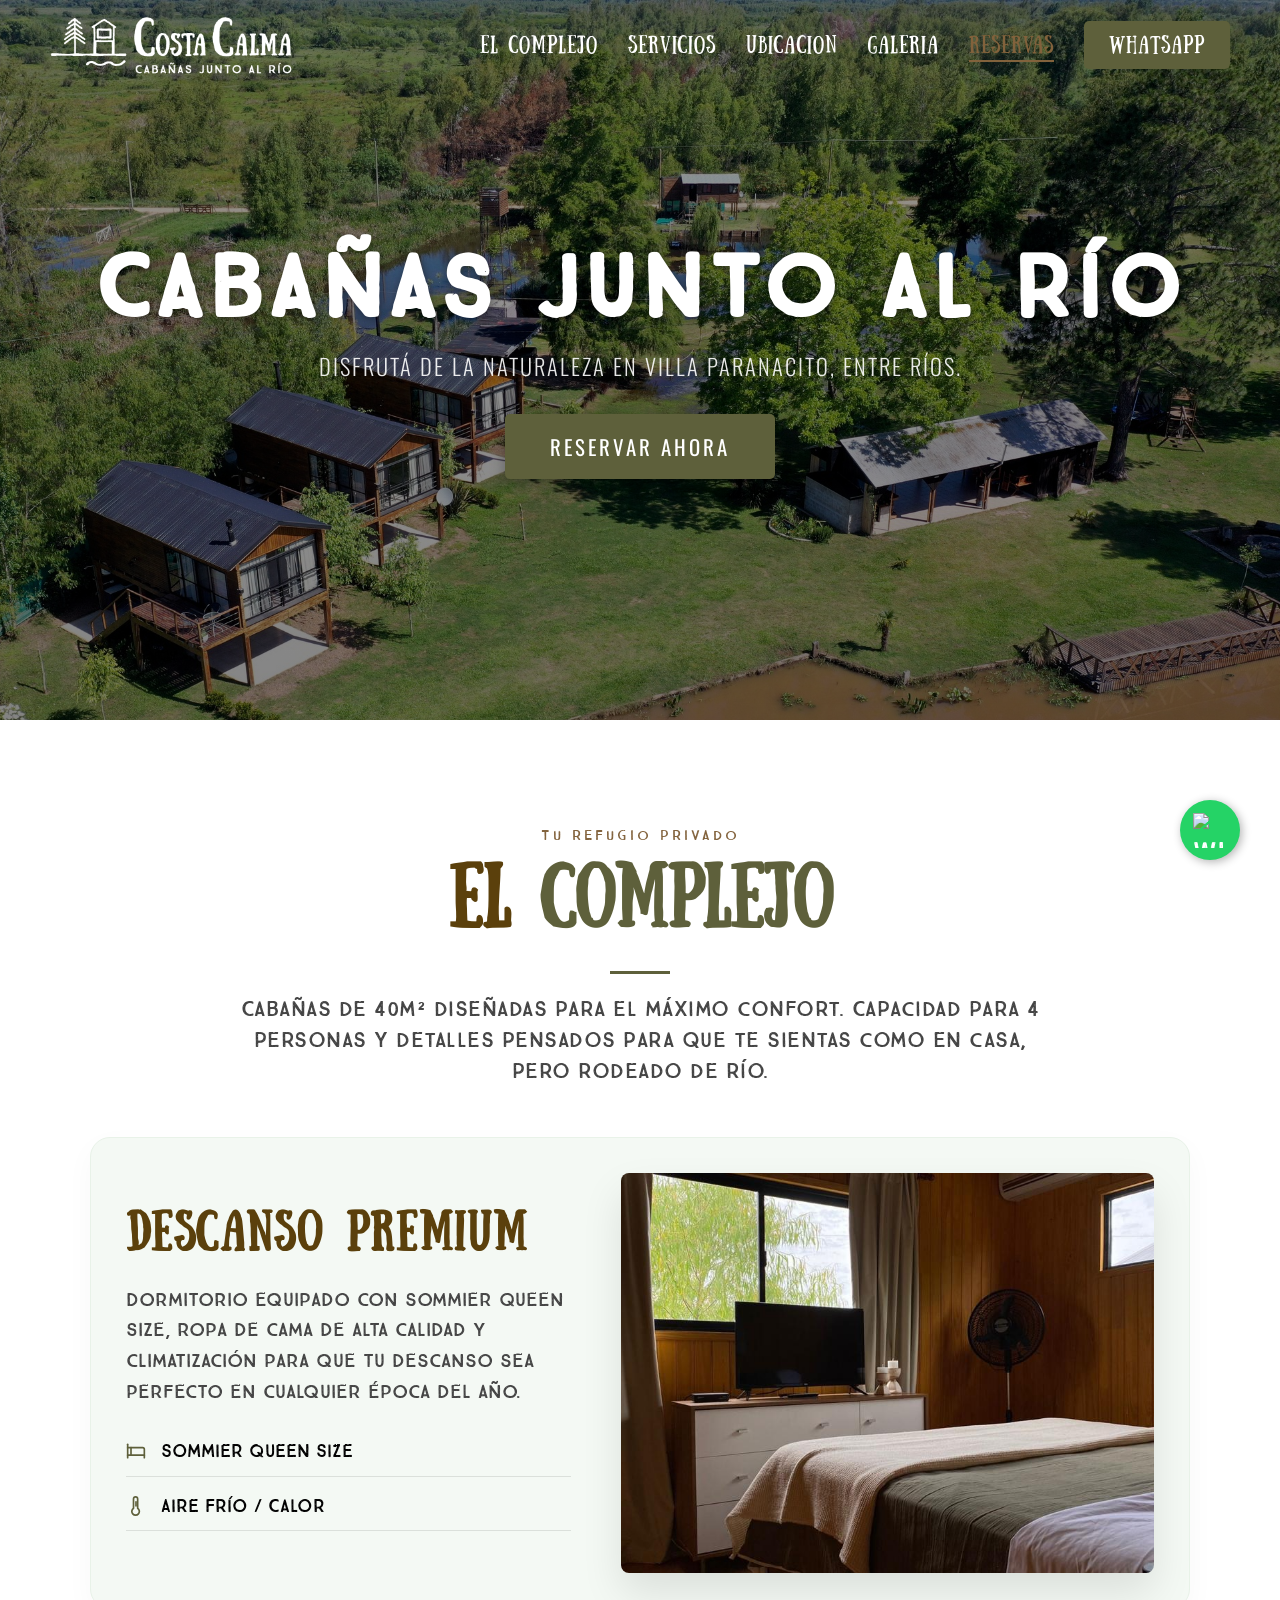
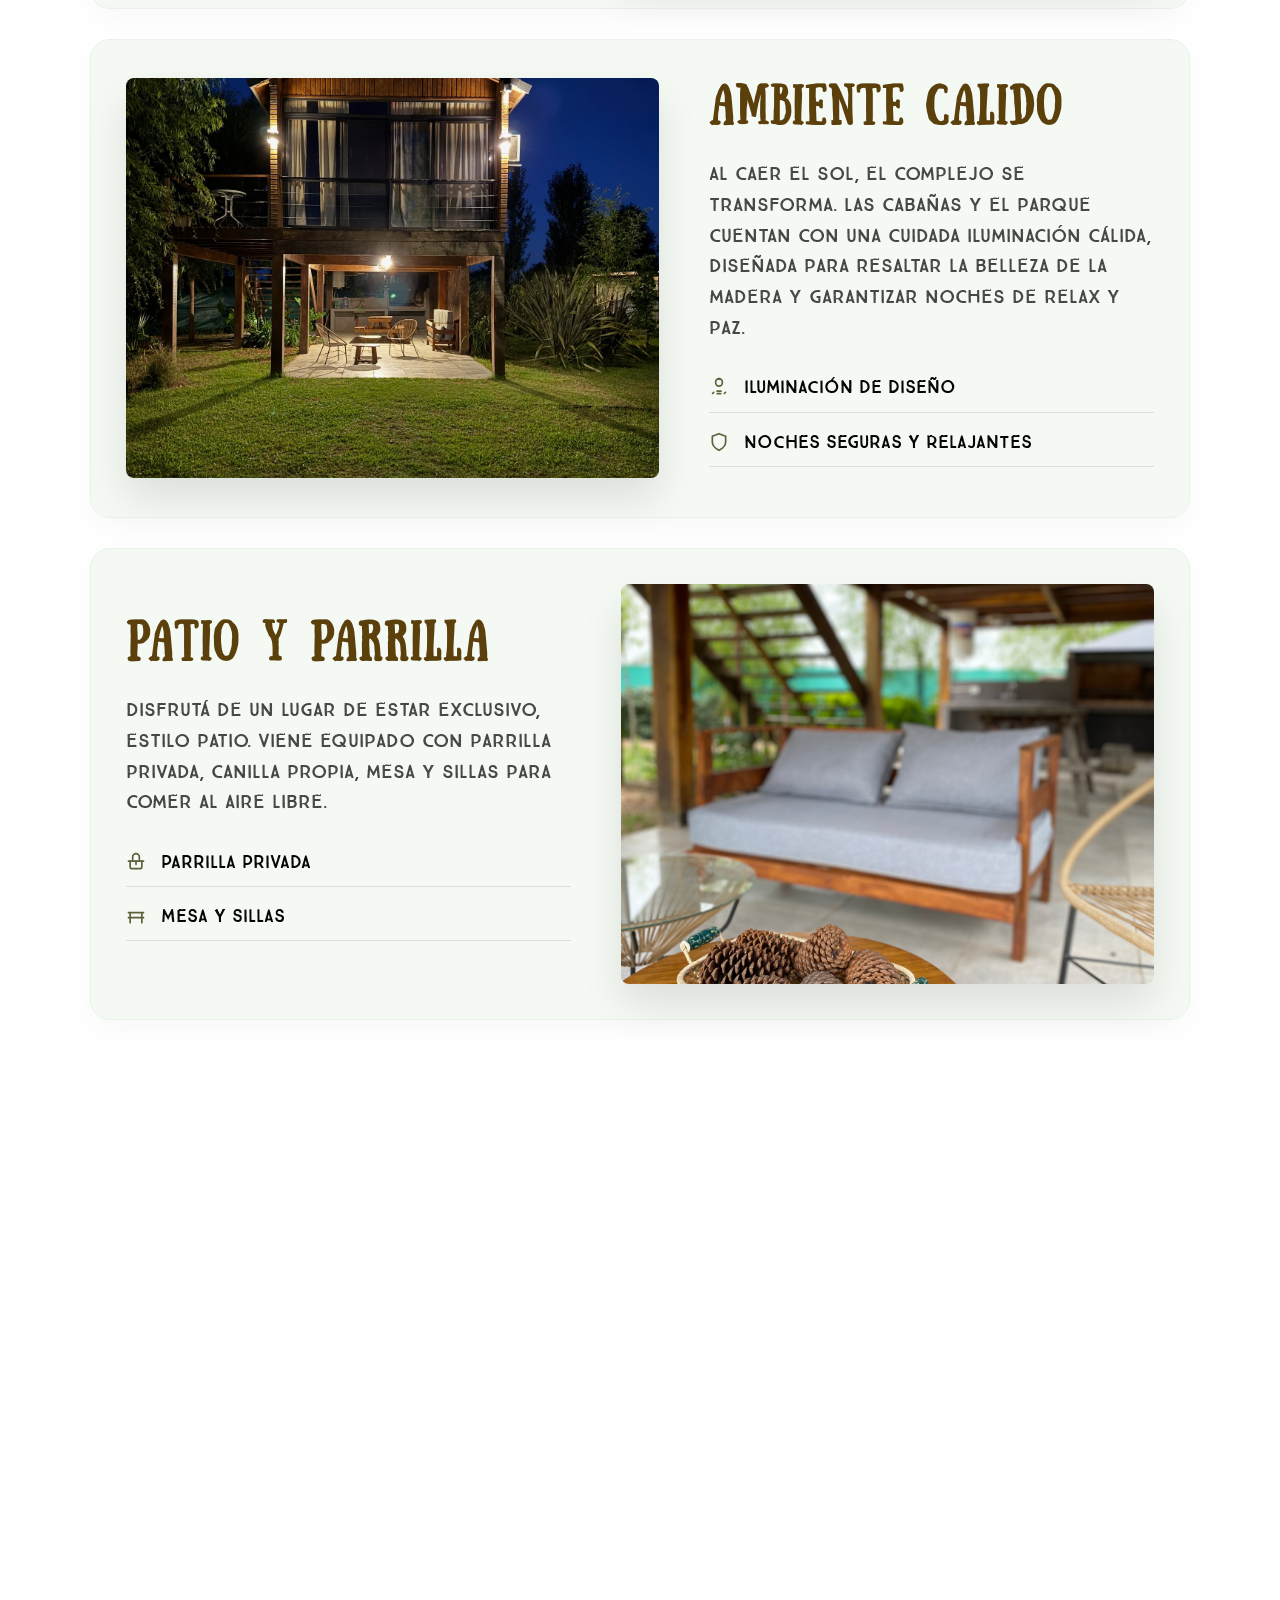
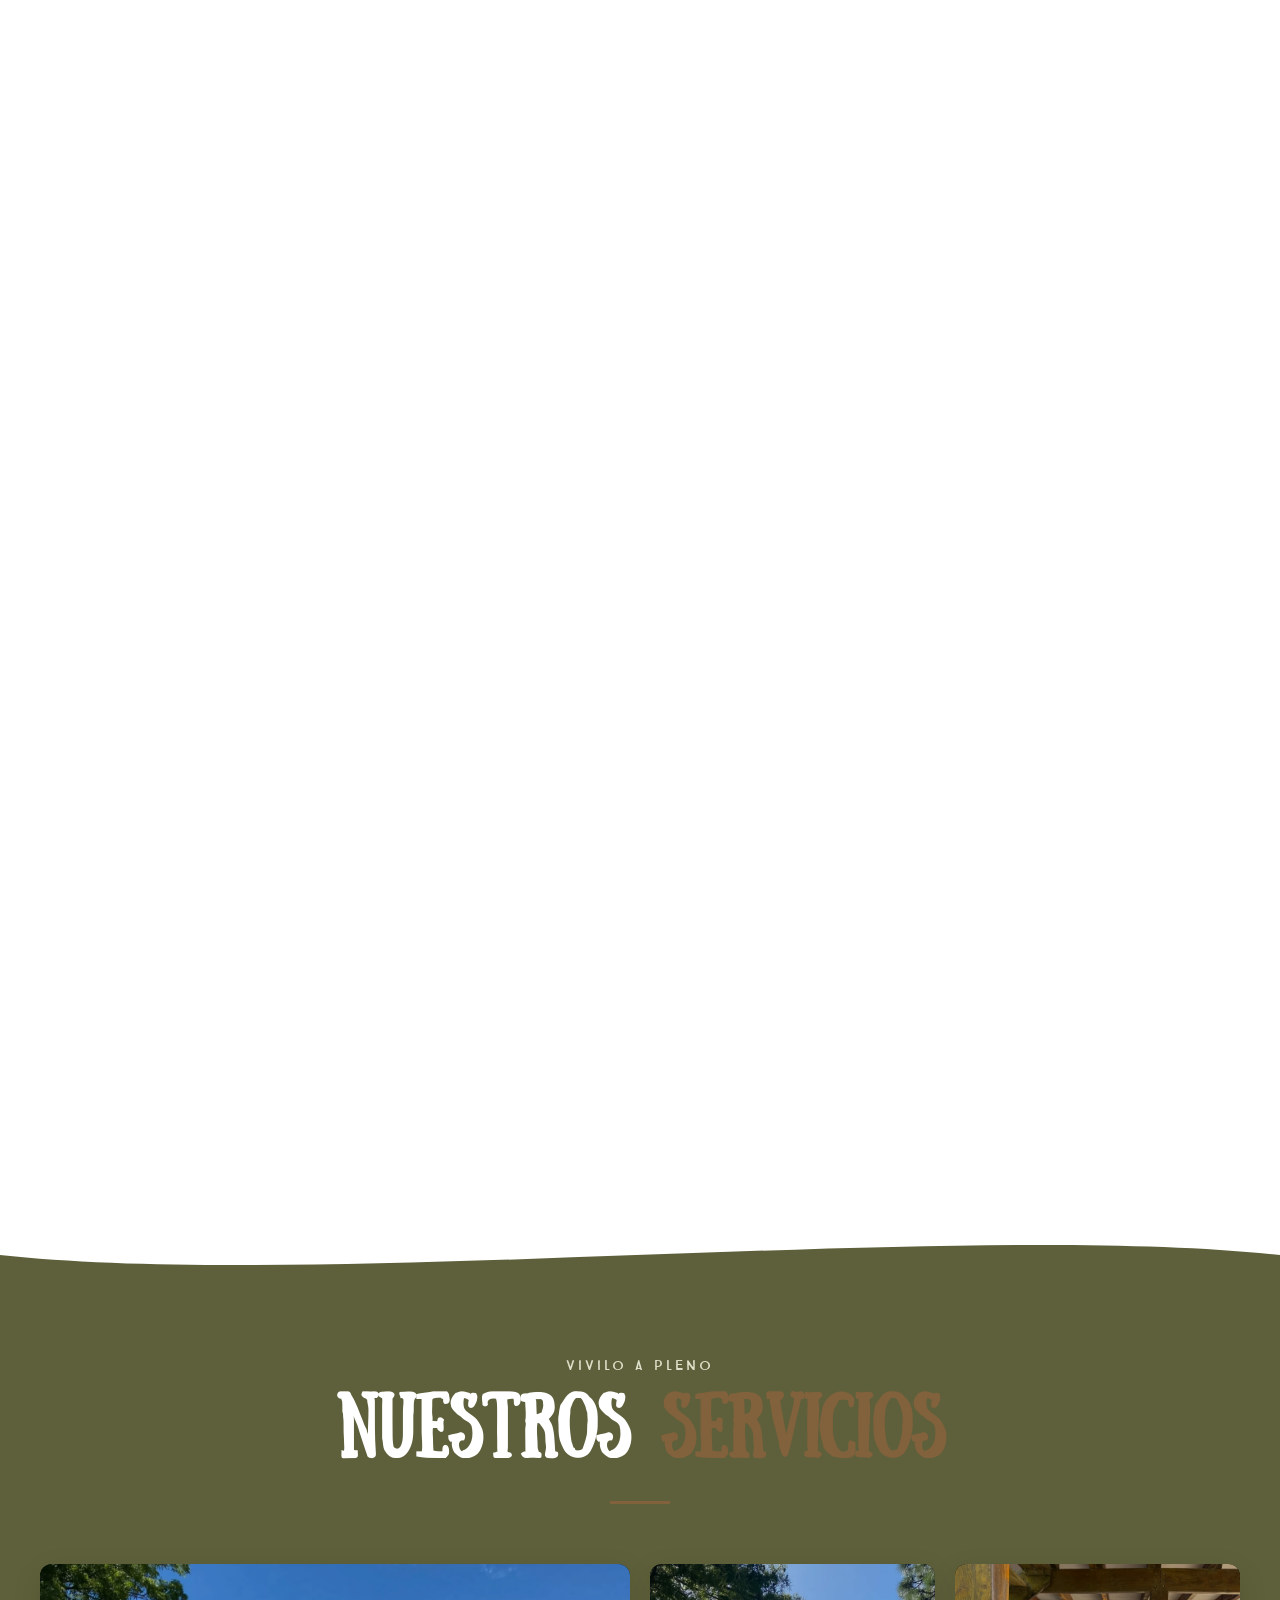
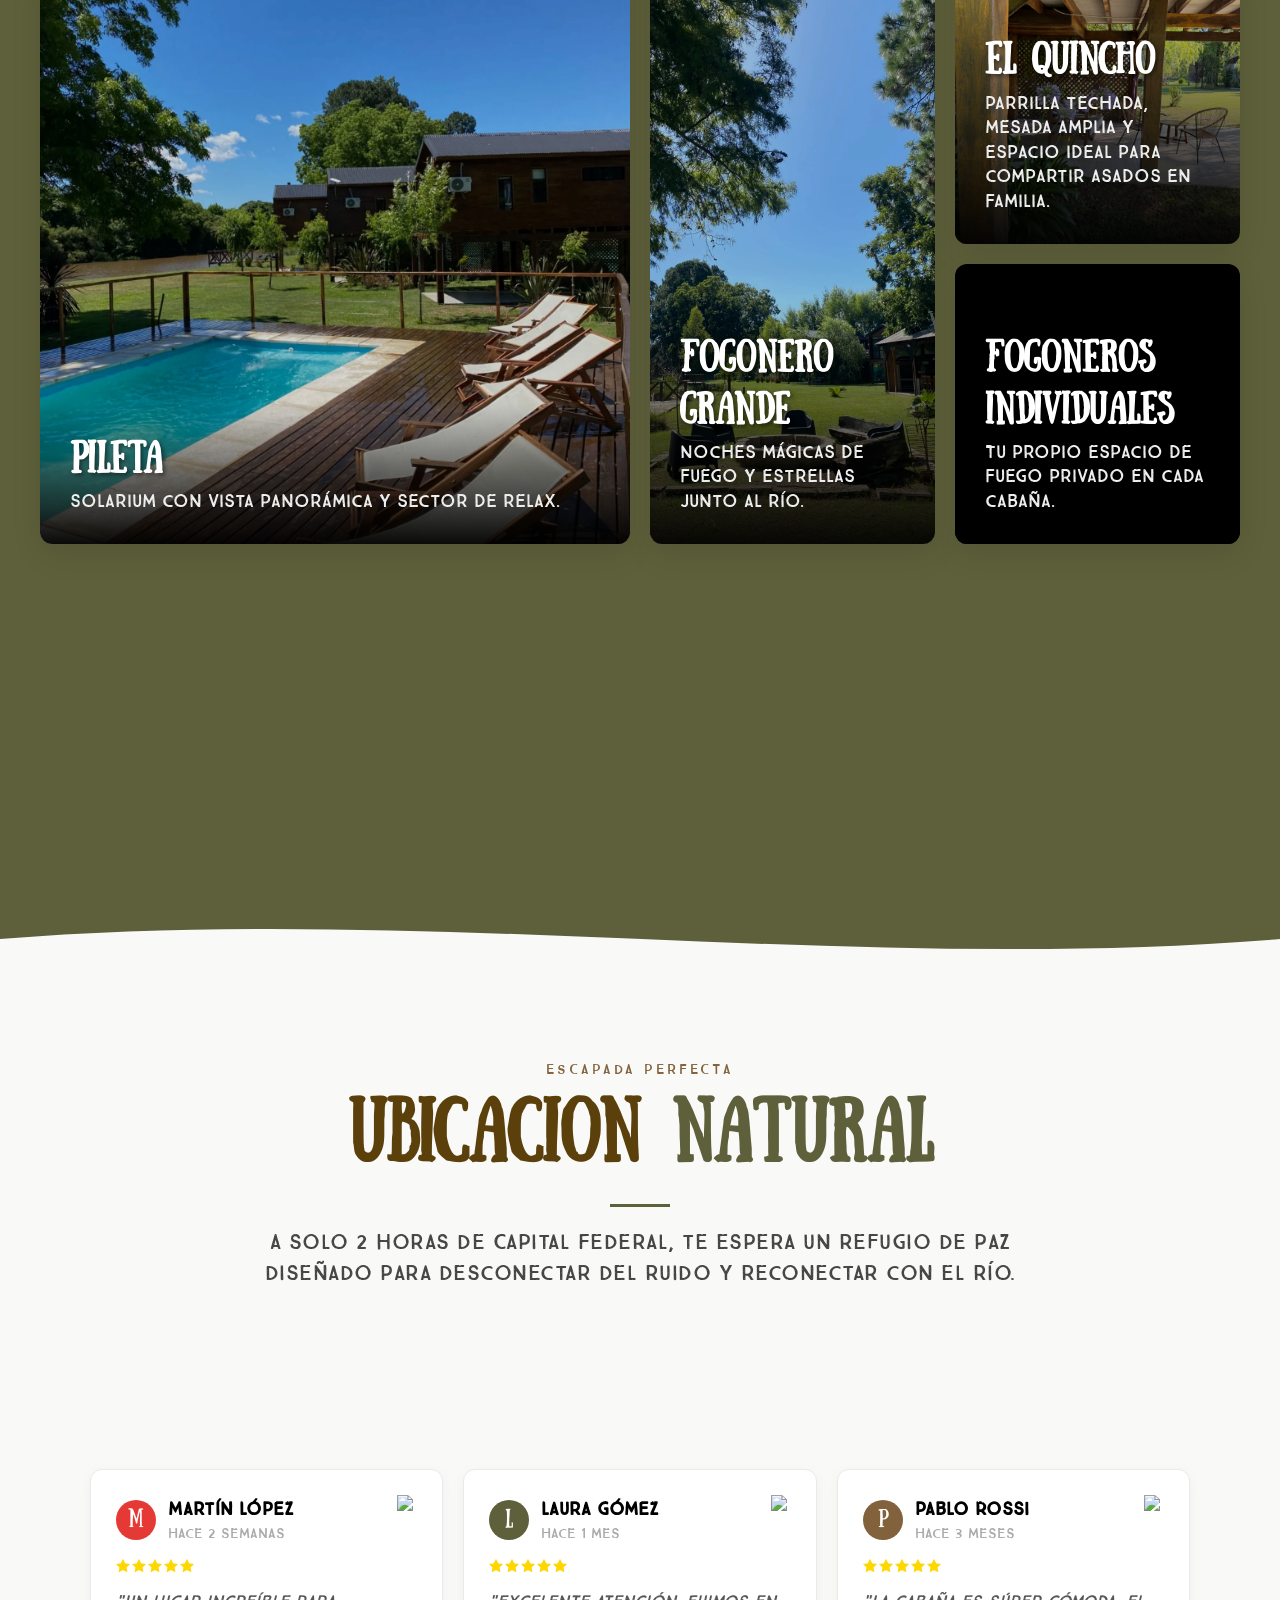
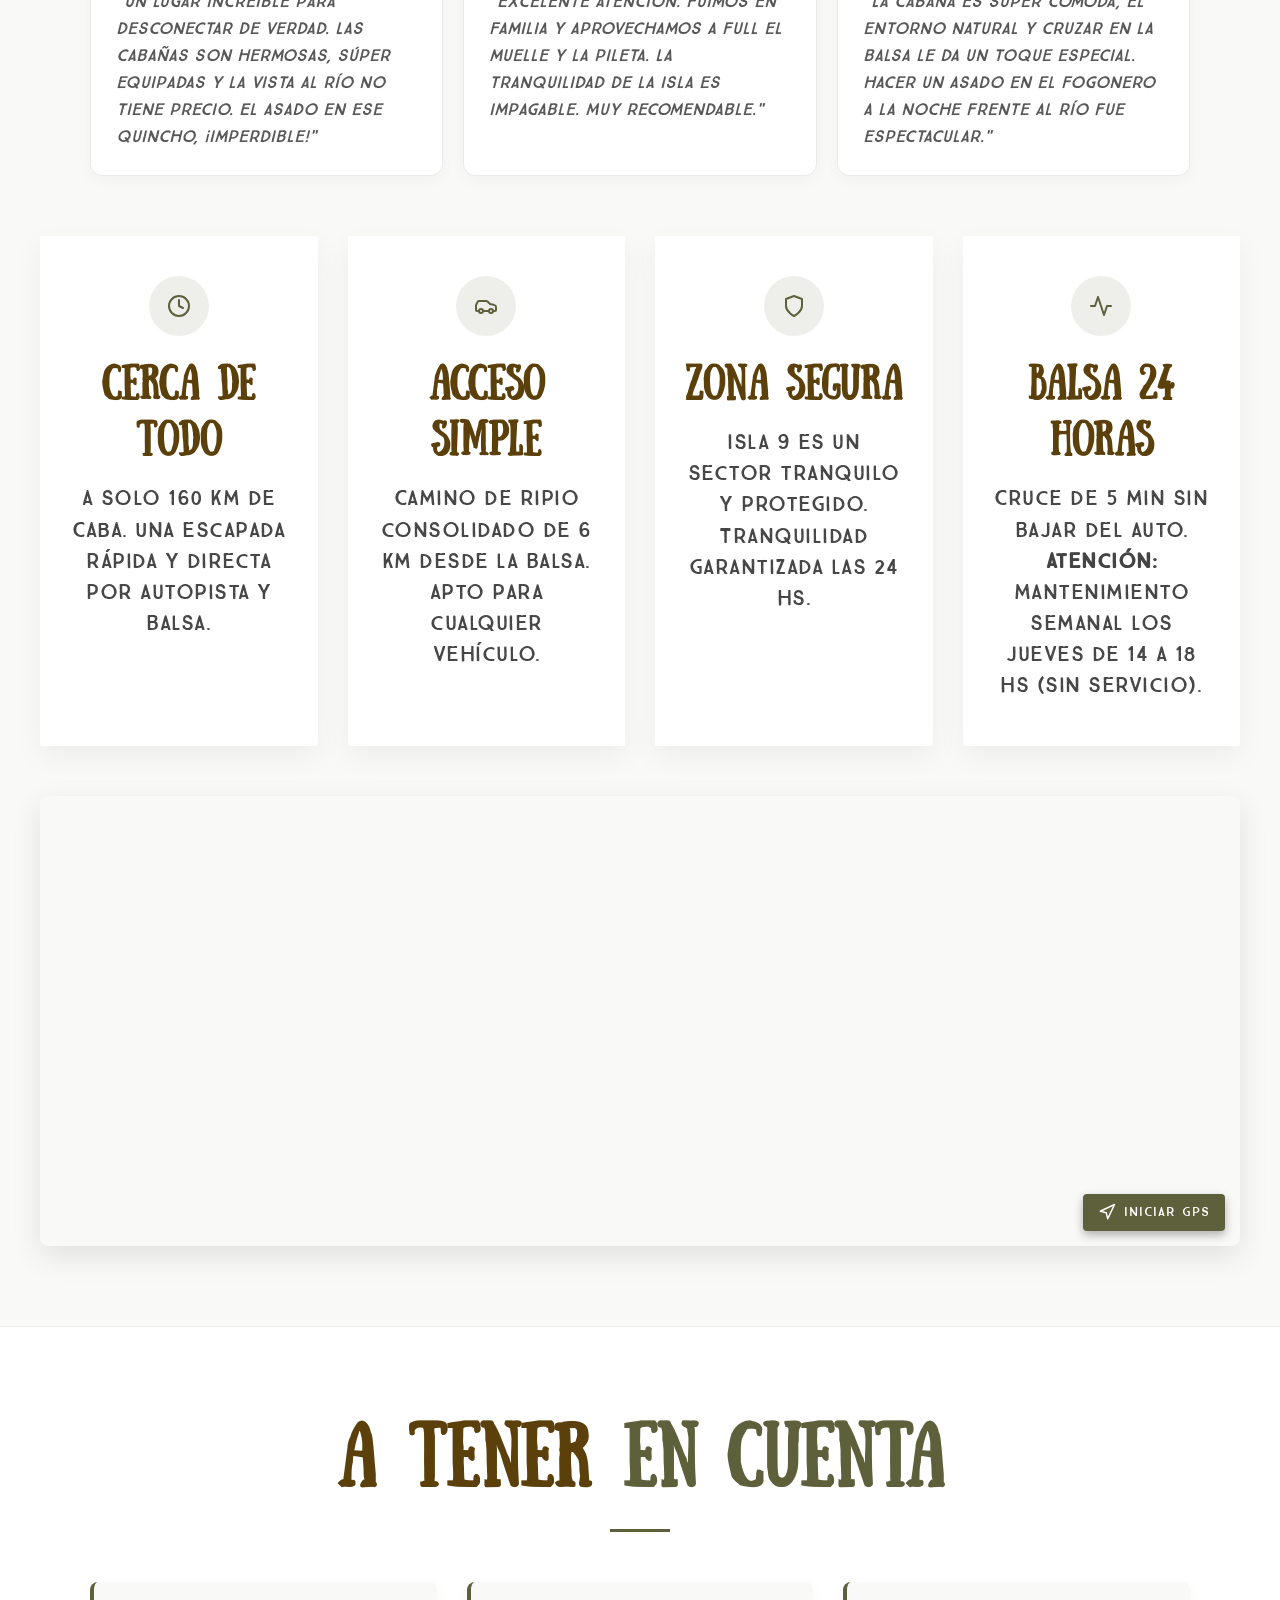
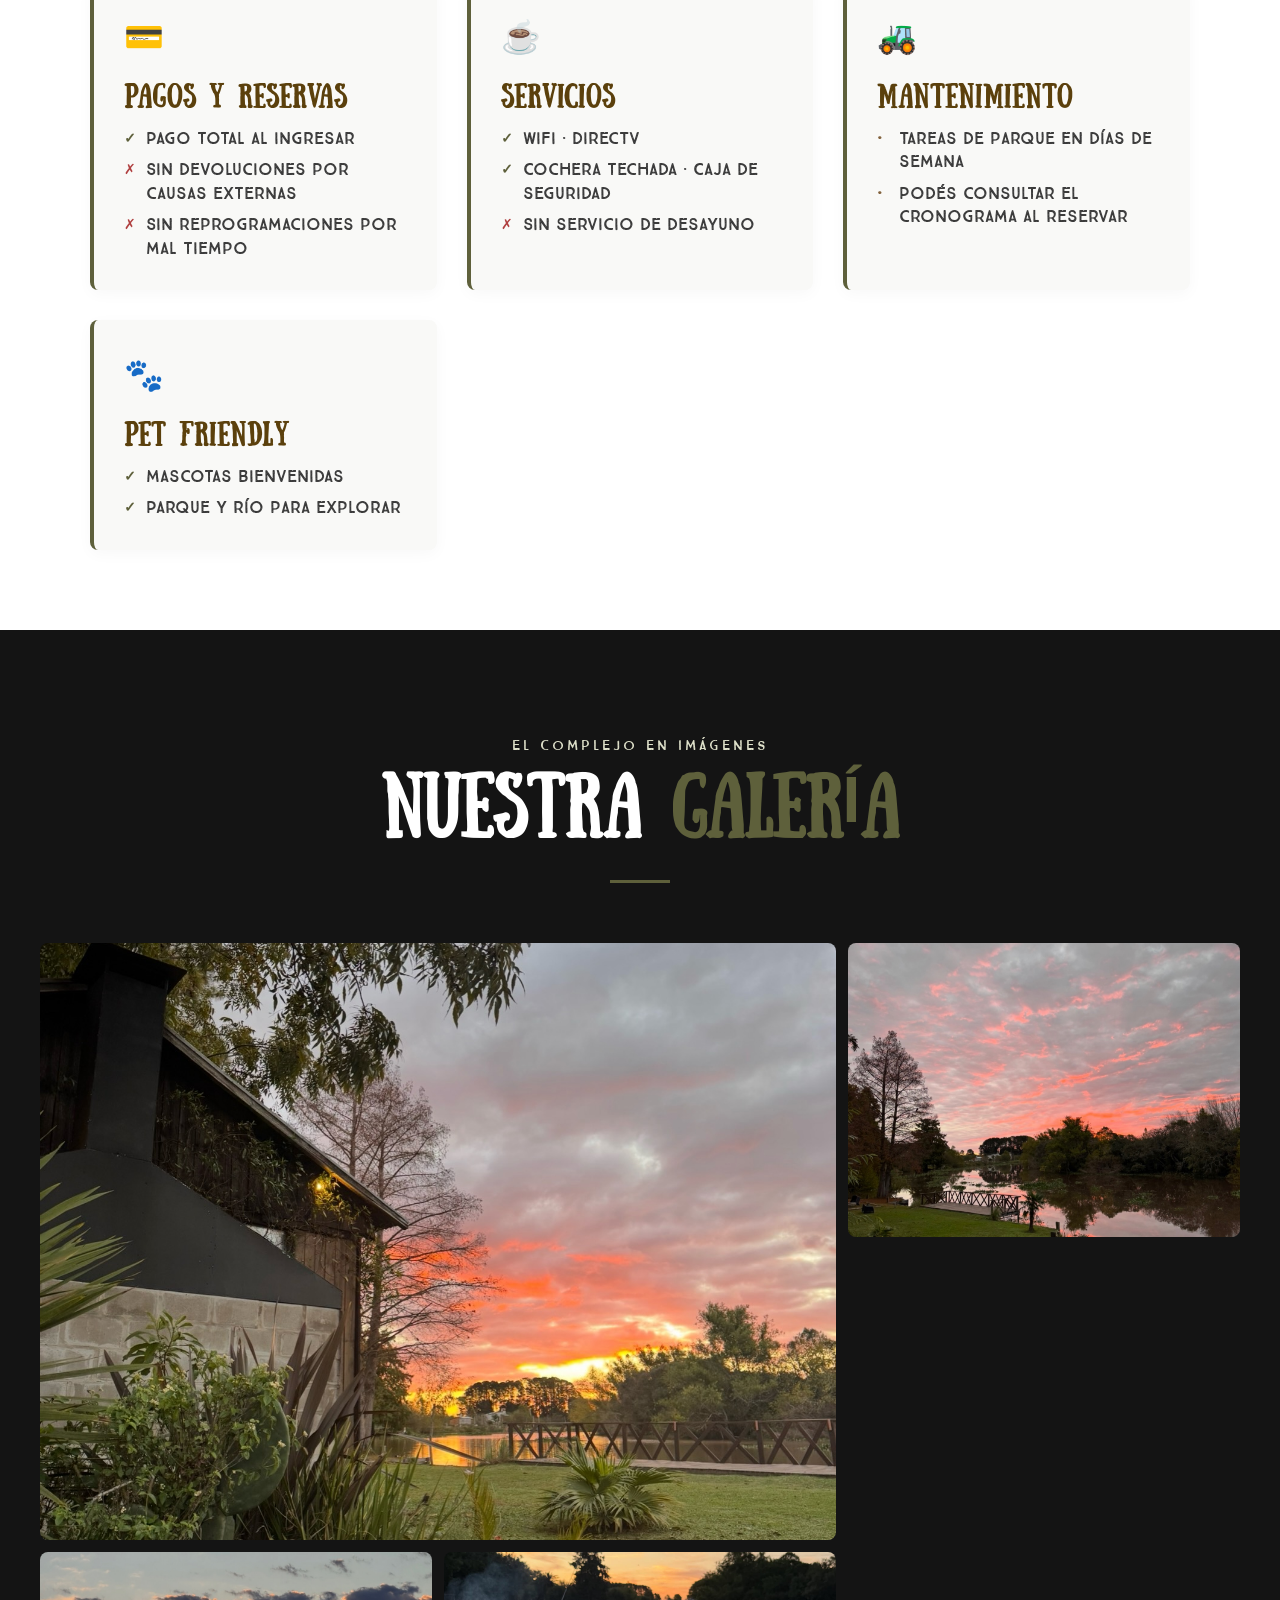
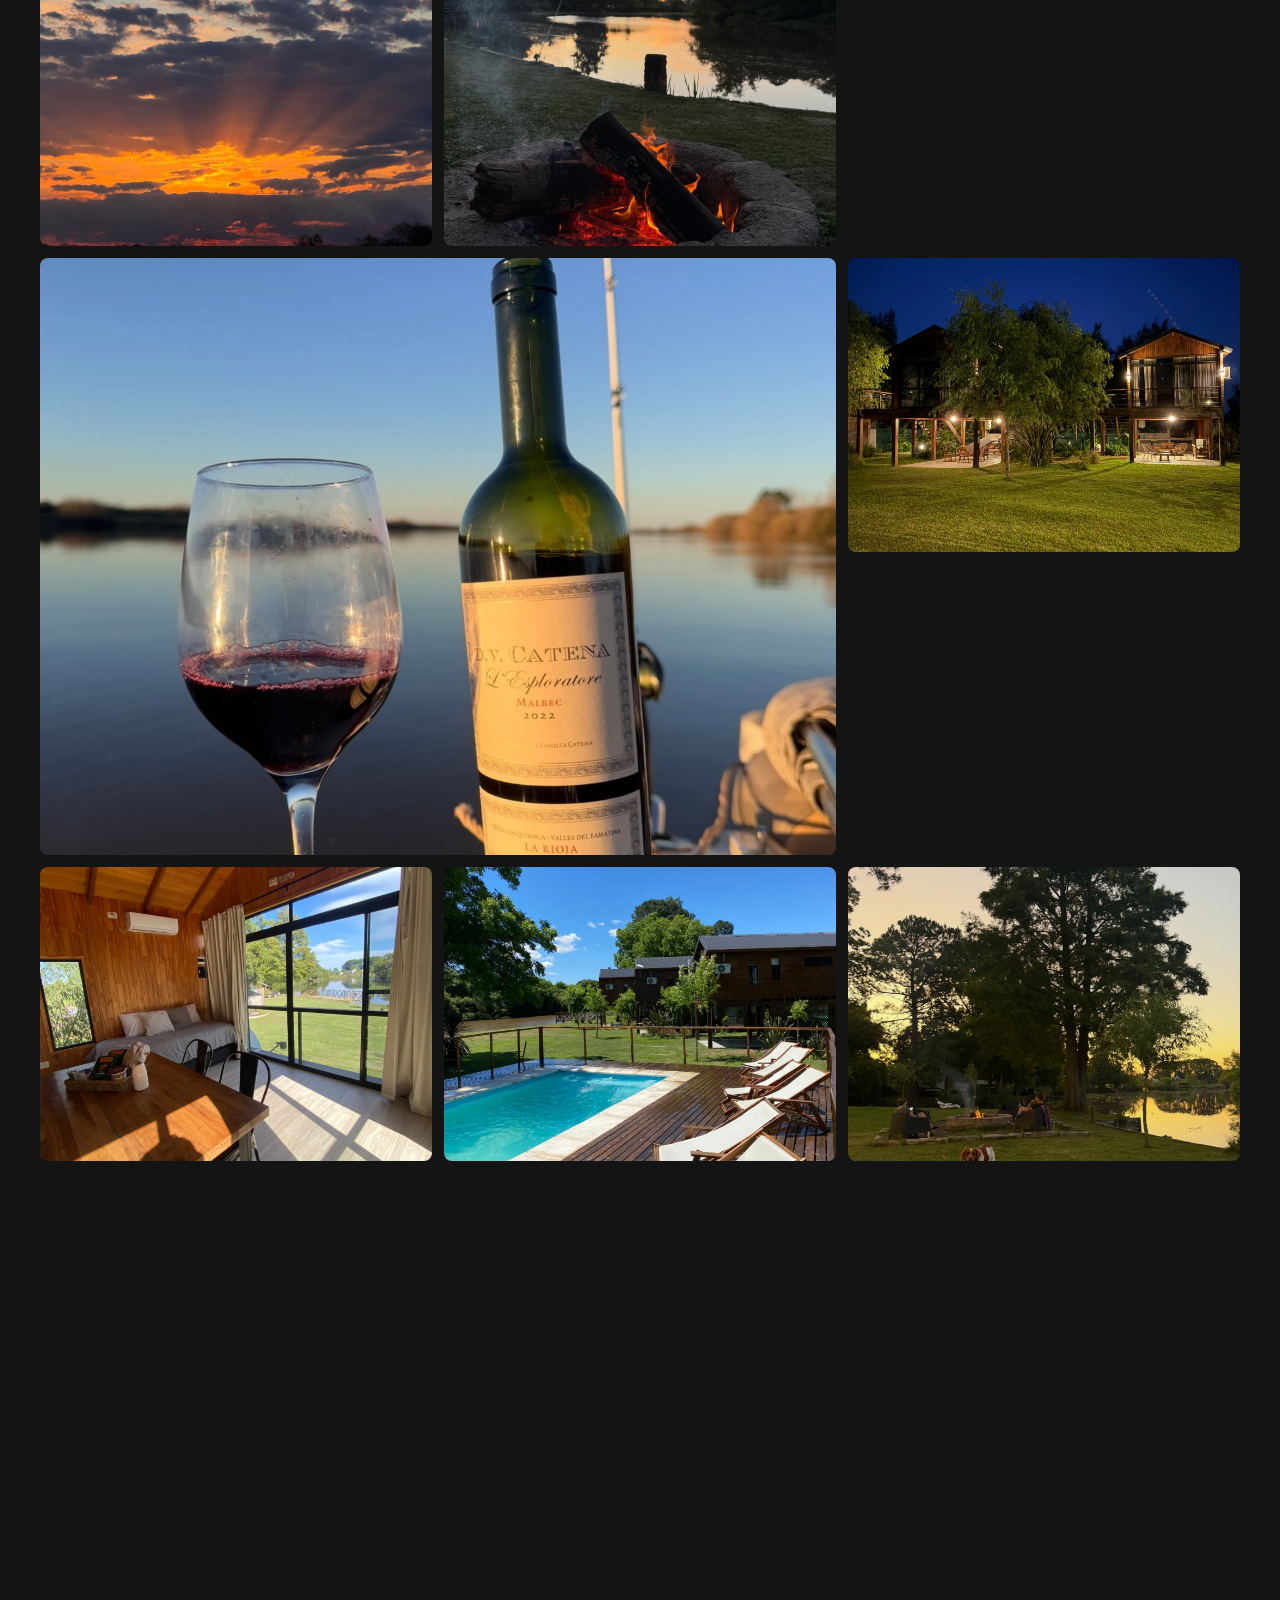
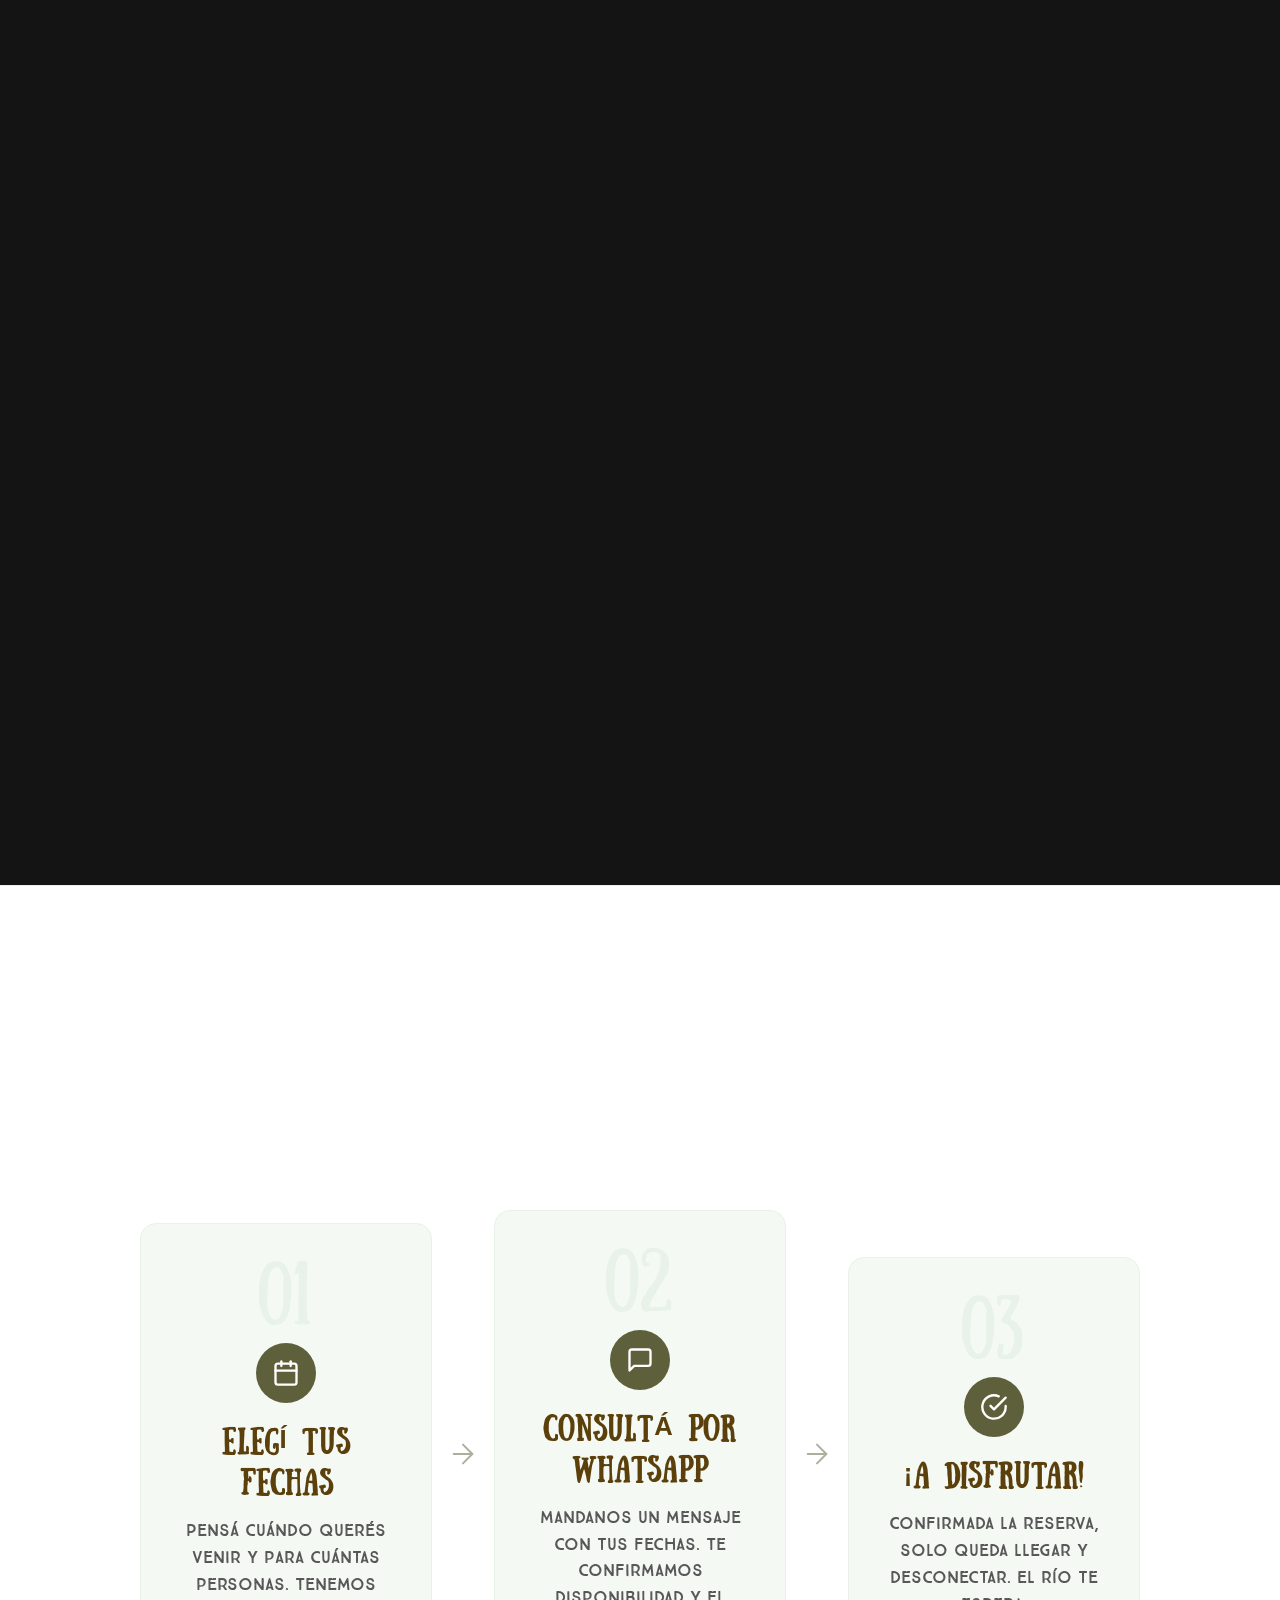
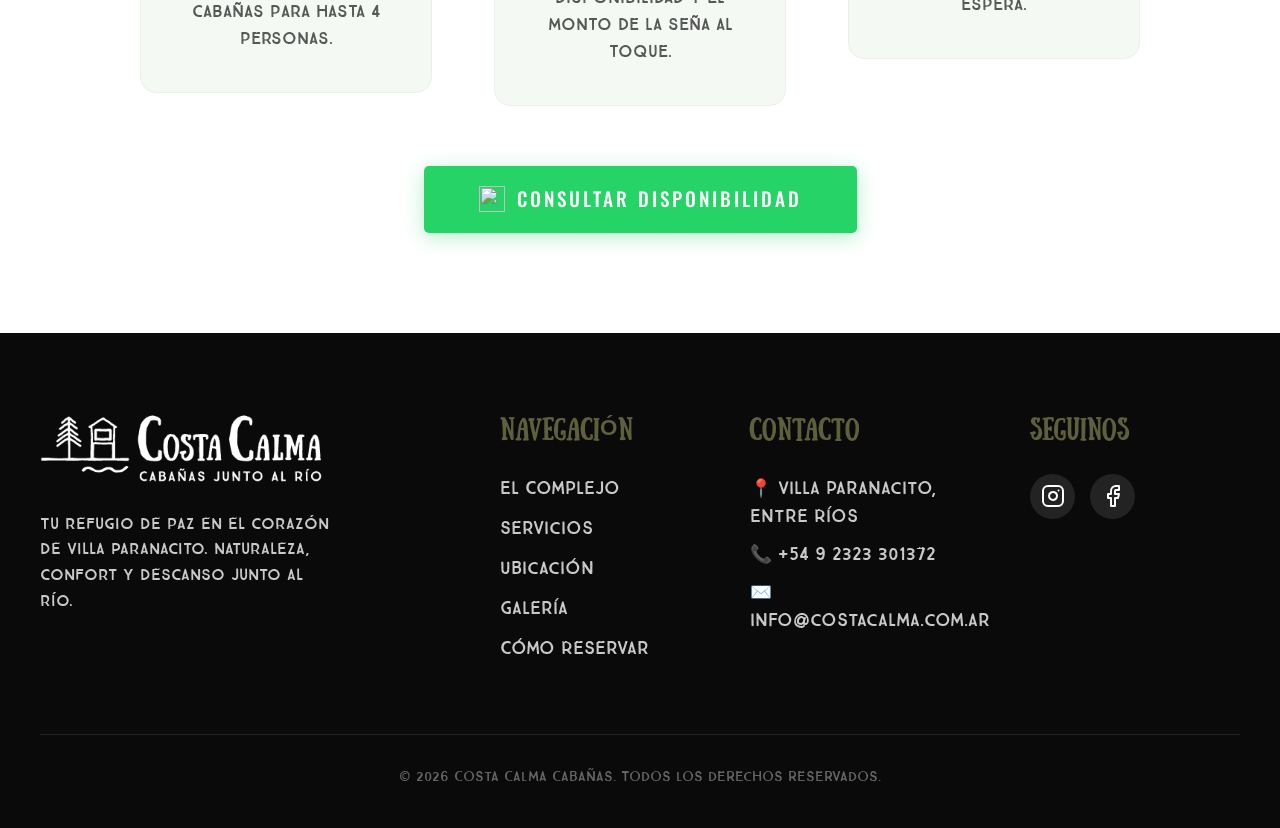
==== index.html @ 768aa7f3 "mejoras generales de mobile y galería - Galería: 20 fotos (8 nuevas), grilla 3 col cuadrada en mobil" ====
<!DOCTYPE html>
<html lang="es">
<head>
    <meta charset="UTF-8">
    <meta name="viewport" content="width=device-width, initial-scale=1.0">
    <title>Costa Calma - Cabañas junto al río | Villa Paranacito, Entre Ríos</title>
    <meta name="description" content="Cabañas de 40m² junto al río en Villa Paranacito, Entre Ríos. A solo 2 horas de CABA. Pileta, quincho, muelle y deck con vista al río. Reservas por WhatsApp.">
    <meta name="robots" content="index, follow">
    <link rel="canonical" href="https://costacalmaok.com.ar/">
    <link rel="icon" type="image/png" href="assets/images/favicon.png">

    <!-- Open Graph (WhatsApp, Facebook, LinkedIn) -->
    <meta property="og:type" content="website">
    <meta property="og:url" content="https://costacalmaok.com.ar/">
    <meta property="og:title" content="Costa Calma - Cabañas junto al río | Villa Paranacito">
    <meta property="og:description" content="Cabañas de 40m² junto al río en Villa Paranacito, Entre Ríos. A solo 2 horas de CABA. Pileta, quincho, muelle y deck con vista al río.">
    <meta property="og:image" content="https://costacalmaok.com.ar/assets/images_instagram/SnapInsta.to_687604719_18009457283856068_4410676142675175983_n.jpg">
    <meta property="og:locale" content="es_AR">
    <meta property="og:site_name" content="Costa Calma Cabañas">

    <!-- Twitter Card -->
    <meta name="twitter:card" content="summary_large_image">
    <meta name="twitter:title" content="Costa Calma - Cabañas junto al río | Villa Paranacito">
    <meta name="twitter:description" content="Cabañas de 40m² junto al río en Villa Paranacito, Entre Ríos. A solo 2 horas de CABA.">
    <meta name="twitter:image" content="https://costacalmaok.com.ar/assets/images_instagram/SnapInsta.to_687604719_18009457283856068_4410676142675175983_n.jpg">

    <!-- Google Analytics -->
    <script async src="https://www.googletagmanager.com/gtag/js?id=G-GVH0RNGJLG"></script>
    <script>
        window.dataLayer = window.dataLayer || [];
        function gtag(){dataLayer.push(arguments);}
        gtag('js', new Date());
        gtag('config', 'G-GVH0RNGJLG');
    </script>

    <!-- Structured Data (Google: negocio local) -->
    <script type="application/ld+json">
    {
        "@context": "https://schema.org",
        "@type": "LodgingBusiness",
        "name": "Costa Calma Cabañas",
        "url": "https://costacalmaok.com.ar",
        "telephone": "+5492323301372",
        "email": "info@costacalma.com.ar",
        "image": "https://costacalmaok.com.ar/assets/images_inuse/hero1.jpg",
        "description": "Cabañas de 40m² junto al río en Villa Paranacito, Entre Ríos. Pileta, quincho, muelle y deck con vista al río.",
        "address": {
            "@type": "PostalAddress",
            "addressLocality": "Villa Paranacito",
            "addressRegion": "Entre Ríos",
            "addressCountry": "AR"
        },
        "geo": {
            "@type": "GeoCoordinates",
            "latitude": -33.717,
            "longitude": -59.033
        },
        "priceRange": "$$",
        "sameAs": [
            "https://www.instagram.com/costacalmaok/",
            "https://www.facebook.com/profile.php?id=61553232885927"
        ]
    }
    </script>

    <link rel="preconnect" href="https://fonts.googleapis.com">
    <link rel="preconnect" href="https://fonts.gstatic.com" crossorigin>
    <link href="https://fonts.googleapis.com/css2?family=Londrina+Solid:wght@400;900&family=Oswald:wght@300;400;500&display=swap" rel="stylesheet">

    <link rel="stylesheet" href="css/index.css">
</head>
<body>

    <!-- ********************************** HEADER ********************************** -->
    <header class="navbar" id="navbar">
        <div class="logo">
            <a href="#">
                <img src="assets/images/logo_top_banner.png" alt="Logo Costa Calma">
            </a>
        </div>
        
        <button class="menu-toggle" id="mobile-menu" aria-label="Abrir menú">
            <svg xmlns="http://www.w3.org/2000/svg" width="30" height="30" viewBox="0 0 24 24" fill="none" stroke="currentColor" stroke-width="2" stroke-linecap="round" stroke-linejoin="round"><line x1="3" y1="12" x2="21" y2="12"></line><line x1="3" y1="6" x2="21" y2="6"></line><line x1="3" y1="18" x2="21" y2="18"></line></svg>
        </button>

        <div class="nav-overlay" id="nav-overlay"></div>

        <nav class="nav-links" id="nav-links">
            <button class="close-menu" id="close-menu" aria-label="Cerrar menú">
                <svg xmlns="http://www.w3.org/2000/svg" width="30" height="30" viewBox="0 0 24 24" fill="none" stroke="currentColor" stroke-width="2" stroke-linecap="round" stroke-linejoin="round"><line x1="18" y1="6" x2="6" y2="18"></line><line x1="6" y1="6" x2="18" y2="18"></line></svg>
            </button>
            <a href="#cabanas" class="nav-item">EL COMPLEJO</a>
            <a href="#servicios" class="nav-item">SERVICIOS</a>
            <a href="#ubicacion" class="nav-item">UBICACION</a>
            <a href="#galeria" class="nav-item">GALERIA</a>
            <a href="#reservar" class="nav-item">RESERVAS</a>
            <a href="https://wa.me/5492323301372?text=Hola!%20Me%20gustaría%20consultar%20disponibilidad%20para%20realizar%20una%20reserva%20en%20Costa%20Calma" class="btn-reservas" target="_blank" rel="noopener noreferrer">WHATSAPP</a>
        </nav>
    </header>

    <!-- ********************************** /HEADER ********************************** -->

    <!-- ********************************** HERO ********************************** -->
    <section class="hero">
        <div class="hero-content">
            <h1>CABAÑAS JUNTO AL RÍO</h1>
            <p>Disfrutá de la naturaleza en Villa Paranacito, Entre Ríos.</p>
            <a href="https://wa.me/5492323301372?text=Hola!%20Me%20gustaría%20consultar%20disponibilidad%20para%20realizar%20una%20reserva%20en%20Costa%20Calma" class="hero-cta" target="_blank" rel="noopener noreferrer">RESERVAR AHORA</a>
        </div>
    </section>
    <!-- ********************************** /HERO ********************************** -->

    <!-- ********************************** CABAÑAS ********************************** -->

    <section id="cabanas" class="seccion-complejo">
        <div class="container-full">
            <div class="complejo-header reveal">
                <span class="subtit-marca subtit-claro">Tu refugio privado</span>
                <h2 class="titulo-seccion titulo-claro">EL <span class="text-highlight">COMPLEJO</span></h2>
                <div class="separador-marca separador-claro"></div>
                <p class="descripcion-header desc-clara">Cabañas de 40m² diseñadas para el máximo confort. Capacidad para 4 personas y detalles pensados para que te sientas como en casa, pero rodeado de río.</p>
            </div>

            <div class="complejo-grid">

                <div class="complejo-fila reveal">
                    <div class="complejo-texto">
                        <h3>DESCANSO PREMIUM</h3>
                        <p>Dormitorio equipado con sommier Queen Size, ropa de cama de alta calidad y climatización para que tu descanso sea perfecto en cualquier época del año.</p>
                        <ul class="amenities-list">
                            <li><svg xmlns="http://www.w3.org/2000/svg" width="20" height="20" viewBox="0 0 24 24" fill="none" stroke="currentColor" stroke-width="2" stroke-linecap="round" stroke-linejoin="round"><path d="M2 4v16"/><path d="M2 8h18a2 2 0 0 1 2 2v10"/><path d="M2 17h20"/><path d="M6 8v9"/></svg> Sommier Queen Size</li>
                            <li><svg xmlns="http://www.w3.org/2000/svg" width="20" height="20" viewBox="0 0 24 24" fill="none" stroke="currentColor" stroke-width="2" stroke-linecap="round" stroke-linejoin="round"><path d="M14 14.76V3.5a2.5 2.5 0 0 0-5 0v11.26a4.5 4.5 0 1 0 5 0z"/><path d="M12 7v5"/></svg> Aire Frío / Calor</li>
                        </ul>
                    </div>
                    <div class="complejo-imagen">
                        <img src="assets/images_instagram/SnapInsta.to_640844107_18001093541856068_6522809847602194210_n.jpg" alt="Dormitorio cabaña" loading="lazy">
                    </div>
                </div>

                <div class="complejo-fila invertida reveal">
                    <div class="complejo-texto">
                        <h3>AMBIENTE CALIDO</h3>
                        <p>Al caer el sol, el complejo se transforma. Las cabañas y el parque cuentan con una cuidada iluminación cálida, diseñada para resaltar la belleza de la madera y garantizar noches de relax y paz.</p>
                        <ul class="amenities-list">
                            <li><svg xmlns="http://www.w3.org/2000/svg" width="20" height="20" viewBox="0 0 24 24" fill="none" stroke="currentColor" stroke-width="2" stroke-linecap="round" stroke-linejoin="round"><path d="M9.663 17h4.674"/><path d="M10 20h4"/><path d="M12 2v1"/><path d="M12 11a4 4 0 0 1-4-4v-1a4 4 0 0 1 8 0v1a4 4 0 0 1-4 4Z"/><path d="M4.22 19.78 5.64 18.36"/><path d="M18.36 19.78l1.42-1.42"/></svg> Iluminación de Diseño</li>
                            <li><svg xmlns="http://www.w3.org/2000/svg" width="20" height="20" viewBox="0 0 24 24" fill="none" stroke="currentColor" stroke-width="2" stroke-linecap="round" stroke-linejoin="round"><path d="M12 22s8-4 8-10V5l-8-3-8 3v7c0 6 8 10 8 10z"/></svg> Noches Seguras y Relajantes</li>
                        </ul>
                    </div>
                    <div class="complejo-imagen">
                        <img src="assets/images_instagram/SnapInsta.to_617576024_17996800427856068_2778730786464855948_n.jpg" alt="Iluminación cálida nocturna de las cabañas" loading="lazy">
                    </div>
                </div>

                <div class="complejo-fila reveal">
                    <div class="complejo-texto">
                        <h3>PATIO Y PARRILLA</h3>
                        <p>Disfrutá de un lugar de estar exclusivo, estilo patio. Viene equipado con parrilla privada, canilla propia, mesa y sillas para comer al aire libre.</p>
                        <ul class="amenities-list">
                            <li><svg xmlns="http://www.w3.org/2000/svg" width="20" height="20" viewBox="0 0 24 24" fill="none" stroke="currentColor" stroke-width="2" stroke-linecap="round" stroke-linejoin="round"><path d="M8 11V6a4 4 0 0 1 8 0v5"/><path d="M3 11h18"/><path d="M12 11v4"/><path d="M19 11v7a2 2 0 0 1-2 2H7a2 2 0 0 1-2-2v-7"/></svg> Parrilla Privada</li>
                            <li><svg xmlns="http://www.w3.org/2000/svg" width="20" height="20" viewBox="0 0 24 24" fill="none" stroke="currentColor" stroke-width="2" stroke-linecap="round" stroke-linejoin="round"><path d="M3 8h18"/><path d="M5 8v12"/><path d="M19 8v12"/><path d="M3 14h18"/></svg> Mesa y Sillas</li>
                        </ul>
                    </div>
                    <div class="complejo-imagen">
                        <img src="assets/images_inuse/IMG_6842.jpg" alt="Patio y Parrilla privada" loading="lazy">
                    </div>
                </div>

                <div class="complejo-fila invertida reveal">
                    <div class="complejo-texto">
                        <h3>DECK ELEVADO</h3>
                        <p>Cada cabaña está diseñada con un deck de madera en altura. Es el balcón perfecto para tomar unos mates con una vista panorámica directa al río.</p>
                        <ul class="amenities-list">
                            <li><svg xmlns="http://www.w3.org/2000/svg" width="20" height="20" viewBox="0 0 24 24" fill="none" stroke="currentColor" stroke-width="2" stroke-linecap="round" stroke-linejoin="round"><path d="M2 18h20"/><path d="M4 18v-8l8-4 8 4v8"/></svg> Deck de Altura</li>
                            <li><svg xmlns="http://www.w3.org/2000/svg" width="20" height="20" viewBox="0 0 24 24" fill="none" stroke="currentColor" stroke-width="2" stroke-linecap="round" stroke-linejoin="round"><path d="M2 12h20"/><path d="M4 16c2-2 6-2 8 0s6 2 8 0"/></svg> Vista al Río</li>
                        </ul>
                    </div>
                    <div class="complejo-imagen">
                        <img src="assets/images_instagram/SnapInsta.to_581337874_17990144879856068_3360115931934855396_n.jpg" alt="Deck con vista al río" loading="lazy" style="object-position: center 75%;">
                    </div>
                </div>

                <div class="complejo-fila reveal">
                    <div class="complejo-texto">
                        <h3>COCINA COMPLETA</h3>
                        <p>Cocinás como en casa. La cocina está equipada con heladera, anafe a gas, horno y microondas. Todo lo que necesitás para preparar tus comidas sin preocupaciones.</p>
                        <ul class="amenities-list">
                            <li><svg xmlns="http://www.w3.org/2000/svg" width="20" height="20" viewBox="0 0 24 24" fill="none" stroke="currentColor" stroke-width="2" stroke-linecap="round" stroke-linejoin="round"><path d="M3 2v7c0 1.1.9 2 2 2h4a2 2 0 0 0 2-2V2"/><path d="M7 2v20"/><path d="M21 15V2"/><path d="M18 15V2"/><path d="M15 2v13a2 2 0 0 0 2 2h4"/></svg> Anafe · Horno · Microondas</li>
                            <li><svg xmlns="http://www.w3.org/2000/svg" width="20" height="20" viewBox="0 0 24 24" fill="none" stroke="currentColor" stroke-width="2" stroke-linecap="round" stroke-linejoin="round"><rect x="2" y="7" width="20" height="15" rx="2" ry="2"/><polyline points="16 3 12 7 8 3"/></svg> Heladera completa</li>
                        </ul>
                    </div>
                    <div class="complejo-imagen">
                        <img src="assets/images_instagram/SnapInsta.to_685045869_18009457316856068_2737621961701717172_n.jpg" alt="Cocina completa de la cabaña" loading="lazy">
                    </div>
                </div>

                <div class="complejo-fila invertida reveal">
                    <div class="complejo-texto">
                        <h3>ENTORNO NATURAL</h3>
                        <p>Rodeado del Delta del Paraná, el complejo es un refugio de paz en medio de la naturaleza. Árboles añejos, jardines cuidados y el sonido del río como banda sonora permanente.</p>
                        <ul class="amenities-list">
                            <li><svg xmlns="http://www.w3.org/2000/svg" width="20" height="20" viewBox="0 0 24 24" fill="none" stroke="currentColor" stroke-width="2" stroke-linecap="round" stroke-linejoin="round"><path d="M2 10a8 8 0 0 1 8-8v16a8 8 0 0 1-8-8Z"/><path d="M22 10a8 8 0 0 0-8-8v16a8 8 0 0 0 8-8Z"/></svg> Isla privada · Delta del Paraná</li>
                            <li><svg xmlns="http://www.w3.org/2000/svg" width="20" height="20" viewBox="0 0 24 24" fill="none" stroke="currentColor" stroke-width="2" stroke-linecap="round" stroke-linejoin="round"><path d="M12 22s8-4 8-10V5l-8-3-8 3v7c0 6 8 10 8 10z"/></svg> Hermoso en todas las estaciones</li>
                        </ul>
                    </div>
                    <div class="complejo-imagen">
                        <img src="assets/images_instagram/SnapInsta.to_670803078_18009457301856068_8439565813905751026_n.jpg" alt="Entorno natural del Delta del Paraná" loading="lazy">
                    </div>
                </div>

            </div><!-- /complejo-grid -->

            <!-- CTA -->
            <div class="cta-strip reveal">
                <p>¿Te imaginás acá este finde?</p>
                <a href="https://wa.me/5492323301372?text=Hola!%20Me%20gustaría%20consultar%20disponibilidad%20para%20realizar%20una%20reserva%20en%20Costa%20Calma" class="btn-cta-strip" target="_blank" rel="noopener noreferrer">CONSULTAR DISPONIBILIDAD</a>
            </div>

        </div>
    </section>

    <!-- ********************************** /CABAÑAS ********************************** -->

    <!-- Wave: blanco → verde -->
    <div class="wave-separator" aria-hidden="true">
        <svg viewBox="0 0 1440 70" xmlns="http://www.w3.org/2000/svg" preserveAspectRatio="none">
            <path d="M0,35 C360,70 1080,0 1440,35 L1440,70 L0,70 Z" fill="#5E603B"/>
        </svg>
    </div>

    <!-- ********************************** SERVICIOS ********************************** -->

    <section id="servicios" class="seccion-servicios">
        <div class="container-full">
            <div class="servicios-header reveal">
                <span class="subtit-marca">Vivilo a pleno</span>
                <h2 class="titulo-seccion">NUESTROS <span class="text-highlight">SERVICIOS</span></h2>
                <div class="separador-marca"></div>
            </div>

            <div class="bento-grid">
                
                <div class="bento-item bento-large reveal">
                    <img src="assets/images_instagram/SnapInsta.to_581375497_17990144870856068_225134023709822851_n.jpg" alt="Pileta" class="bento-media" loading="lazy">
                    <div class="bento-overlay">
                        <h3>PILETA</h3>
                        <p>Solarium con vista panorámica y sector de relax.</p>
                    </div>
                </div>

                <div class="bento-item bento-tall reveal">
                    <img src="assets/images_instagram/SnapInsta.to_580808173_17990144888856068_4822030184507560745_n.jpg" alt="Fogonero Grande" class="bento-media" loading="lazy">
                    <div class="bento-overlay">
                        <h3>FOGONERO GRANDE</h3>
                        <p>Noches mágicas de fuego y estrellas junto al río.</p>
                    </div>
                </div>

                <div class="bento-item reveal">
                    <img src="assets/images_instagram/SnapInsta.to_618349839_17996800436856068_7967918345291684016_n.jpg" alt="El Quincho" class="bento-media" loading="lazy">
                    <div class="bento-overlay">
                        <h3>EL QUINCHO</h3>
                        <p>Parrilla techada, mesada amplia y espacio ideal para compartir asados en familia.</p>
                    </div>
                    
                </div>

                <div class="bento-item reveal">
                    <video autoplay loop muted playsinline class="bento-media">
                        <source src="assets/images_inuse/WhatsApp Video 2026-02-25 at 15.28.50.mp4" type="video/mp4">
                    </video>
                    <div class="bento-overlay">
                        <h3>FOGONEROS INDIVIDUALES</h3>
                        <p>Tu propio espacio de fuego privado en cada cabaña.</p>
                    </div>
                </div>
                
                <div class="bento-item bento-wide reveal">
                    <video autoplay loop muted playsinline class="bento-media">
                        <source src="assets/images_inuse/WhatsApp Video 2026-02-25 at 15.28.42.mp4" type="video/mp4">
                    </video>
                    <div class="bento-overlay">
                        <h3>EL MUELLE</h3>
                        <p>Acceso directo al río. Ideal para pesca y embarcaciones.</p>
                    </div>
                </div>

                <div class="bento-item reveal">
                    <img src="assets/images_instagram/SnapInsta.to_617058633_17996800394856068_7328279915817191119_n.jpg" alt="Parque y Juegos" class="bento-media" loading="lazy">
                    <div class="bento-overlay">
                        <h3>PARQUE Y JUEGOS</h3>
                        <p>Amplio espacio verde con mangrullo, cama elástica, metegol y ping pong para toda la familia.</p>
                    </div>
                </div>

                <div class="bento-item reveal">
                    <img src="assets/images_instagram/SnapInsta.to_626803071_17998799162856068_1382804530979272533_n.jpg" alt="Pet Friendly" class="bento-media" loading="lazy">
                    <div class="bento-overlay">
                        <h3>PET FRIENDLY</h3>
                        <p>Mascotas bienvenidas. Parque, río y fogonero para disfrutar juntos.</p>
                    </div>
                </div>

            </div>
        </div>
    </section>

    <!-- ********************************** /SERVICIOS ********************************** -->

    <!-- Wave: verde → claro -->
    <div class="wave-separator wave-verde-out" aria-hidden="true">
        <svg viewBox="0 0 1440 70" xmlns="http://www.w3.org/2000/svg" preserveAspectRatio="none">
            <path d="M0,35 C480,0 960,70 1440,35 L1440,0 L0,0 Z" fill="#5E603B"/>
        </svg>
    </div>

    <section id="ubicacion" class="ubicacion-premium">
        <div class="container-full">
            <div class="ubicacion-header">
                <span class="subtit-marca">Escapada Perfecta</span>
                <h2 class="titulo-seccion">UBICACION <span class="text-highlight">NATURAL</span></h2>
                <div class="separador-marca"></div>
                <p class="descripcion-header">A solo 2 horas de Capital Federal, te espera un refugio de paz diseñado para desconectar del ruido y reconectar con el río.</p>
            </div>

            <!-- Reseñas Google integradas -->
            <div class="reviews-ubicacion">
                <div class="reviews-score-row reveal">
                    <img src="https://upload.wikimedia.org/wikipedia/commons/c/c1/Google_%22G%22_logo.svg" alt="Google" class="g-logo-ubicacion">
                    <div style="display:flex;flex-direction:column;align-items:flex-start;gap:4px;">
                        <span class="score-ubicacion">4.8</span>
                        <div class="stars-row">
                            <svg xmlns="http://www.w3.org/2000/svg" width="18" height="18" viewBox="0 0 24 24" fill="#FFD700" stroke="#FFD700" stroke-width="2"><polygon points="12 2 15.09 8.26 22 9.27 17 14.14 18.18 21.02 12 17.77 5.82 21.02 7 14.14 2 9.27 8.91 8.26 12 2"></polygon></svg>
                            <svg xmlns="http://www.w3.org/2000/svg" width="18" height="18" viewBox="0 0 24 24" fill="#FFD700" stroke="#FFD700" stroke-width="2"><polygon points="12 2 15.09 8.26 22 9.27 17 14.14 18.18 21.02 12 17.77 5.82 21.02 7 14.14 2 9.27 8.91 8.26 12 2"></polygon></svg>
                            <svg xmlns="http://www.w3.org/2000/svg" width="18" height="18" viewBox="0 0 24 24" fill="#FFD700" stroke="#FFD700" stroke-width="2"><polygon points="12 2 15.09 8.26 22 9.27 17 14.14 18.18 21.02 12 17.77 5.82 21.02 7 14.14 2 9.27 8.91 8.26 12 2"></polygon></svg>
                            <svg xmlns="http://www.w3.org/2000/svg" width="18" height="18" viewBox="0 0 24 24" fill="#FFD700" stroke="#FFD700" stroke-width="2"><polygon points="12 2 15.09 8.26 22 9.27 17 14.14 18.18 21.02 12 17.77 5.82 21.02 7 14.14 2 9.27 8.91 8.26 12 2"></polygon></svg>
                            <svg xmlns="http://www.w3.org/2000/svg" width="18" height="18" viewBox="0 0 24 24" fill="#FFD700" stroke="#FFD700" stroke-width="2"><polygon points="12 2 15.09 8.26 22 9.27 17 14.14 18.18 21.02 12 17.77 5.82 21.02 7 14.14 2 9.27 8.91 8.26 12 2"></polygon></svg>
                        </div>
                    </div>
                    <span class="reviews-label">Más de 40 reseñas en Google</span>
                    <a href="https://www.google.com/maps/search/?api=1&query=Costa+Calma+Cabañas+Villa+Paranacito" target="_blank" rel="noopener noreferrer" class="btn-ver-resenas-inline">Ver todas →</a>
                </div>
                <div class="reviews-cards-inline">
                    <div class="review-card-light reveal">
                        <div class="review-card-header">
                            <div class="reviewer-info">
                                <div class="reviewer-avatar">M</div>
                                <div class="reviewer-details">
                                    <span class="reviewer-name">Martín López</span>
                                    <span class="review-date">Hace 2 semanas</span>
                                </div>
                            </div>
                            <img src="https://upload.wikimedia.org/wikipedia/commons/c/c1/Google_%22G%22_logo.svg" alt="Google" class="g-logo-card">
                        </div>
                        <div class="review-stars">
                            <svg xmlns="http://www.w3.org/2000/svg" width="14" height="14" viewBox="0 0 24 24" fill="#FFD700" stroke="#FFD700" stroke-width="2"><polygon points="12 2 15.09 8.26 22 9.27 17 14.14 18.18 21.02 12 17.77 5.82 21.02 7 14.14 2 9.27 8.91 8.26 12 2"></polygon></svg>
                            <svg xmlns="http://www.w3.org/2000/svg" width="14" height="14" viewBox="0 0 24 24" fill="#FFD700" stroke="#FFD700" stroke-width="2"><polygon points="12 2 15.09 8.26 22 9.27 17 14.14 18.18 21.02 12 17.77 5.82 21.02 7 14.14 2 9.27 8.91 8.26 12 2"></polygon></svg>
                            <svg xmlns="http://www.w3.org/2000/svg" width="14" height="14" viewBox="0 0 24 24" fill="#FFD700" stroke="#FFD700" stroke-width="2"><polygon points="12 2 15.09 8.26 22 9.27 17 14.14 18.18 21.02 12 17.77 5.82 21.02 7 14.14 2 9.27 8.91 8.26 12 2"></polygon></svg>
                            <svg xmlns="http://www.w3.org/2000/svg" width="14" height="14" viewBox="0 0 24 24" fill="#FFD700" stroke="#FFD700" stroke-width="2"><polygon points="12 2 15.09 8.26 22 9.27 17 14.14 18.18 21.02 12 17.77 5.82 21.02 7 14.14 2 9.27 8.91 8.26 12 2"></polygon></svg>
                            <svg xmlns="http://www.w3.org/2000/svg" width="14" height="14" viewBox="0 0 24 24" fill="#FFD700" stroke="#FFD700" stroke-width="2"><polygon points="12 2 15.09 8.26 22 9.27 17 14.14 18.18 21.02 12 17.77 5.82 21.02 7 14.14 2 9.27 8.91 8.26 12 2"></polygon></svg>
                        </div>
                        <p class="review-text">"Un lugar increíble para desconectar de verdad. Las cabañas son hermosas, súper equipadas y la vista al río no tiene precio. El asado en ese quincho, ¡imperdible!"</p>
                    </div>
                    <div class="review-card-light reveal">
                        <div class="review-card-header">
                            <div class="reviewer-info">
                                <div class="reviewer-avatar" style="background-color: var(--color-verde);">L</div>
                                <div class="reviewer-details">
                                    <span class="reviewer-name">Laura Gómez</span>
                                    <span class="review-date">Hace 1 mes</span>
                                </div>
                            </div>
                            <img src="https://upload.wikimedia.org/wikipedia/commons/c/c1/Google_%22G%22_logo.svg" alt="Google" class="g-logo-card">
                        </div>
                        <div class="review-stars">
                            <svg xmlns="http://www.w3.org/2000/svg" width="14" height="14" viewBox="0 0 24 24" fill="#FFD700" stroke="#FFD700" stroke-width="2"><polygon points="12 2 15.09 8.26 22 9.27 17 14.14 18.18 21.02 12 17.77 5.82 21.02 7 14.14 2 9.27 8.91 8.26 12 2"></polygon></svg>
                            <svg xmlns="http://www.w3.org/2000/svg" width="14" height="14" viewBox="0 0 24 24" fill="#FFD700" stroke="#FFD700" stroke-width="2"><polygon points="12 2 15.09 8.26 22 9.27 17 14.14 18.18 21.02 12 17.77 5.82 21.02 7 14.14 2 9.27 8.91 8.26 12 2"></polygon></svg>
                            <svg xmlns="http://www.w3.org/2000/svg" width="14" height="14" viewBox="0 0 24 24" fill="#FFD700" stroke="#FFD700" stroke-width="2"><polygon points="12 2 15.09 8.26 22 9.27 17 14.14 18.18 21.02 12 17.77 5.82 21.02 7 14.14 2 9.27 8.91 8.26 12 2"></polygon></svg>
                            <svg xmlns="http://www.w3.org/2000/svg" width="14" height="14" viewBox="0 0 24 24" fill="#FFD700" stroke="#FFD700" stroke-width="2"><polygon points="12 2 15.09 8.26 22 9.27 17 14.14 18.18 21.02 12 17.77 5.82 21.02 7 14.14 2 9.27 8.91 8.26 12 2"></polygon></svg>
                            <svg xmlns="http://www.w3.org/2000/svg" width="14" height="14" viewBox="0 0 24 24" fill="#FFD700" stroke="#FFD700" stroke-width="2"><polygon points="12 2 15.09 8.26 22 9.27 17 14.14 18.18 21.02 12 17.77 5.82 21.02 7 14.14 2 9.27 8.91 8.26 12 2"></polygon></svg>
                        </div>
                        <p class="review-text">"Excelente atención. Fuimos en familia y aprovechamos a full el muelle y la pileta. La tranquilidad de la isla es impagable. Muy recomendable."</p>
                    </div>
                    <div class="review-card-light reveal">
                        <div class="review-card-header">
                            <div class="reviewer-info">
                                <div class="reviewer-avatar" style="background-color: var(--color-marron-claro);">P</div>
                                <div class="reviewer-details">
                                    <span class="reviewer-name">Pablo Rossi</span>
                                    <span class="review-date">Hace 3 meses</span>
                                </div>
                            </div>
                            <img src="https://upload.wikimedia.org/wikipedia/commons/c/c1/Google_%22G%22_logo.svg" alt="Google" class="g-logo-card">
                        </div>
                        <div class="review-stars">
                            <svg xmlns="http://www.w3.org/2000/svg" width="14" height="14" viewBox="0 0 24 24" fill="#FFD700" stroke="#FFD700" stroke-width="2"><polygon points="12 2 15.09 8.26 22 9.27 17 14.14 18.18 21.02 12 17.77 5.82 21.02 7 14.14 2 9.27 8.91 8.26 12 2"></polygon></svg>
                            <svg xmlns="http://www.w3.org/2000/svg" width="14" height="14" viewBox="0 0 24 24" fill="#FFD700" stroke="#FFD700" stroke-width="2"><polygon points="12 2 15.09 8.26 22 9.27 17 14.14 18.18 21.02 12 17.77 5.82 21.02 7 14.14 2 9.27 8.91 8.26 12 2"></polygon></svg>
                            <svg xmlns="http://www.w3.org/2000/svg" width="14" height="14" viewBox="0 0 24 24" fill="#FFD700" stroke="#FFD700" stroke-width="2"><polygon points="12 2 15.09 8.26 22 9.27 17 14.14 18.18 21.02 12 17.77 5.82 21.02 7 14.14 2 9.27 8.91 8.26 12 2"></polygon></svg>
                            <svg xmlns="http://www.w3.org/2000/svg" width="14" height="14" viewBox="0 0 24 24" fill="#FFD700" stroke="#FFD700" stroke-width="2"><polygon points="12 2 15.09 8.26 22 9.27 17 14.14 18.18 21.02 12 17.77 5.82 21.02 7 14.14 2 9.27 8.91 8.26 12 2"></polygon></svg>
                            <svg xmlns="http://www.w3.org/2000/svg" width="14" height="14" viewBox="0 0 24 24" fill="#FFD700" stroke="#FFD700" stroke-width="2"><polygon points="12 2 15.09 8.26 22 9.27 17 14.14 18.18 21.02 12 17.77 5.82 21.02 7 14.14 2 9.27 8.91 8.26 12 2"></polygon></svg>
                        </div>
                        <p class="review-text">"La cabaña es súper cómoda, el entorno natural y cruzar en la balsa le da un toque especial. Hacer un asado en el fogonero a la noche frente al río fue espectacular."</p>
                    </div>
                </div>
            </div>

            <div class="grid-ubicacion">
                <div class="card-info">
                    <div class="icon-box">
                        <svg xmlns="http://www.w3.org/2000/svg" width="24" height="24" viewBox="0 0 24 24" fill="none" stroke="currentColor" stroke-width="2" stroke-linecap="round" stroke-linejoin="round"><circle cx="12" cy="12" r="10"/><polyline points="12 6 12 12 16 14"/></svg>
                    </div>
                    <h3>CERCA DE TODO</h3>
                    <p>A solo 160 km de CABA. Una escapada rápida y directa por autopista y balsa.</p>
                </div>

                <div class="card-info">
                    <div class="icon-box">
                        <svg xmlns="http://www.w3.org/2000/svg" width="24" height="24" viewBox="0 0 24 24" fill="none" stroke="currentColor" stroke-width="2" stroke-linecap="round" stroke-linejoin="round"><path d="M19 17h2c.6 0 1-.4 1-1v-3c0-.9-.7-1.7-1.5-1.9C18.7 10.6 16 10 16 10s-1.3-1.4-2.2-2.3c-.5-.4-1.1-.7-1.8-.7H5c-.6 0-1.1.4-1.4.9l-1.4 2.9A3.7 3.7 0 0 0 2 12v4c0 .6.4 1 1 1h2"/><circle cx="7" cy="17" r="2"/><path d="M9 17h6"/><circle cx="17" cy="17" r="2"/></svg>
                    </div>
                    <h3>ACCESO SIMPLE</h3>
                    <p>Camino de ripio consolidado de 6 km desde la balsa. Apto para cualquier vehículo.</p>
                </div>

                <div class="card-info">
                    <div class="icon-box">
                        <svg xmlns="http://www.w3.org/2000/svg" width="24" height="24" viewBox="0 0 24 24" fill="none" stroke="currentColor" stroke-width="2" stroke-linecap="round" stroke-linejoin="round"><path d="M12 22s8-4 8-10V5l-8-3-8 3v7c0 6 8 10 8 10z"/></svg>
                    </div>
                    <h3>ZONA SEGURA</h3>
                    <p>Isla 9 es un sector tranquilo y protegido. Tranquilidad garantizada las 24 hs.</p>
                </div>

                <div class="card-info">
                    <div class="icon-box">
                        <svg xmlns="http://www.w3.org/2000/svg" width="24" height="24" viewBox="0 0 24 24" fill="none" stroke="currentColor" stroke-width="2" stroke-linecap="round" stroke-linejoin="round"><path d="M22 12h-4l-3 9L9 3l-3 9H2"/></svg>
                    </div>
                    <h3>BALSA 24 HORAS</h3>
<p>Cruce de 5 min sin bajar del auto. <b>Atención:</b> Mantenimiento semanal los jueves de 14 a 18 hs (sin servicio).</p>
                </div>
            </div>

            <div class="mapa-container">
                <iframe 
                    src="https://maps.google.com/maps?q=Costa%20Calma%20Cabañas,%20Entre%20Ríos&t=k&z=13&ie=UTF8&iwloc=&output=embed" 
                    width="100%" 
                    height="450" 
                    style="border:0;" 
                    allowfullscreen="" 
                    loading="lazy">
                </iframe>
                
                <div class="mapa-overlay-sutil">
                    <a href="https://maps.google.com/maps?daddr=Costa+Calma+Cabañas,+Entre+Ríos" target="_blank" rel="noopener noreferrer" class="btn-gps-compacto">
                        <svg xmlns="http://www.w3.org/2000/svg" width="18" height="18" viewBox="0 0 24 24" fill="none" stroke="currentColor" stroke-width="2" stroke-linecap="round" stroke-linejoin="round"><polygon points="3 11 22 2 13 21 11 13 3 11"/></svg>
                        INICIAR GPS
                    </a>
                </div>
            </div>
        </div>
    </section>

    <!-- ********************************** /UBICACION ********************************** -->


 <!-- ********************************** POLITICAS ********************************** -->
    <section class="seccion-politicas">
        <div class="container-full">
            <div class="politicas-header reveal">
                <h2 class="titulo-seccion titulo-claro">A TENER <span class="text-highlight">EN CUENTA</span></h2>
                <div class="separador-marca separador-claro"></div>
            </div>

            <div class="politicas-grid reveal">
                <div class="politica-card">
                    <div class="politica-icon">💳</div>
                    <h4>Pagos y Reservas</h4>
                    <ul class="politica-lista">
                        <li class="pol-ok">Pago total al ingresar</li>
                        <li class="pol-no">Sin devoluciones por causas externas</li>
                        <li class="pol-no">Sin reprogramaciones por mal tiempo</li>
                    </ul>
                </div>

                <div class="politica-card">
                    <div class="politica-icon">☕</div>
                    <h4>Servicios</h4>
                    <ul class="politica-lista">
                        <li class="pol-ok">WiFi · DirecTV</li>
                        <li class="pol-ok">Cochera techada · Caja de seguridad</li>
                        <li class="pol-no">Sin servicio de desayuno</li>
                    </ul>
                </div>

                <div class="politica-card">
                    <div class="politica-icon">🚜</div>
                    <h4>Mantenimiento</h4>
                    <ul class="politica-lista">
                        <li class="pol-info">Tareas de parque en días de semana</li>
                        <li class="pol-info">Podés consultar el cronograma al reservar</li>
                    </ul>
                </div>

                <div class="politica-card">
                    <div class="politica-icon">🐾</div>
                    <h4>Pet Friendly</h4>
                    <ul class="politica-lista">
                        <li class="pol-ok">Mascotas bienvenidas</li>
                        <li class="pol-ok">Parque y río para explorar</li>
                    </ul>
                </div>
            </div>
        </div>
    </section>
    <!-- ********************************** /POLITICAS ********************************** -->


    <!-- ********************************** GALERÍA ********************************** -->
    <section id="galeria" class="seccion-galeria">
        <div class="container-full">
            <div class="galeria-header reveal">
                <span class="subtit-marca" style="color:#e0e2cb;">El complejo en imágenes</span>
                <h2 class="titulo-seccion" style="color:#fff;">NUESTRA <span class="text-highlight">GALERÍA</span></h2>
                <div class="separador-marca"></div>
            </div>
            <div class="galeria-grid">
                <div class="galeria-item galeria-wide reveal" data-index="0">
                    <img src="assets/images_instagram/SnapInsta.to_687604719_18009457283856068_4410676142675175983_n.jpg" alt="Atardecer en el muelle" loading="lazy">
                    <div class="galeria-overlay"><svg xmlns="http://www.w3.org/2000/svg" width="28" height="28" viewBox="0 0 24 24" fill="none" stroke="currentColor" stroke-width="2"><circle cx="11" cy="11" r="8"/><line x1="21" y1="21" x2="16.65" y2="16.65"/><line x1="11" y1="8" x2="11" y2="14"/><line x1="8" y1="11" x2="14" y2="11"/></svg></div>
                </div>
                <div class="galeria-item reveal" data-index="1">
                    <img src="assets/images_instagram/SnapInsta.to_670803078_18009457301856068_8439565813905751026_n.jpg" alt="Muelle en otoño" loading="lazy">
                    <div class="galeria-overlay"><svg xmlns="http://www.w3.org/2000/svg" width="28" height="28" viewBox="0 0 24 24" fill="none" stroke="currentColor" stroke-width="2"><circle cx="11" cy="11" r="8"/><line x1="21" y1="21" x2="16.65" y2="16.65"/><line x1="11" y1="8" x2="11" y2="14"/><line x1="8" y1="11" x2="14" y2="11"/></svg></div>
                </div>
                <div class="galeria-item reveal" data-index="2">
                    <img src="assets/images_instagram/SnapInsta.to_686515253_18009457346856068_5003550645439198640_n.jpg" alt="Muelle al amanecer en otoño" loading="lazy">
                    <div class="galeria-overlay"><svg xmlns="http://www.w3.org/2000/svg" width="28" height="28" viewBox="0 0 24 24" fill="none" stroke="currentColor" stroke-width="2"><circle cx="11" cy="11" r="8"/><line x1="21" y1="21" x2="16.65" y2="16.65"/><line x1="11" y1="8" x2="11" y2="14"/><line x1="8" y1="11" x2="14" y2="11"/></svg></div>
                </div>
                <div class="galeria-item reveal" data-index="3">
                    <img src="assets/images_instagram/SnapInsta.to_617753226_17996800418856068_864683265902145051_n.jpg" alt="Fogonero al atardecer" loading="lazy">
                    <div class="galeria-overlay"><svg xmlns="http://www.w3.org/2000/svg" width="28" height="28" viewBox="0 0 24 24" fill="none" stroke="currentColor" stroke-width="2"><circle cx="11" cy="11" r="8"/><line x1="21" y1="21" x2="16.65" y2="16.65"/><line x1="11" y1="8" x2="11" y2="14"/><line x1="8" y1="11" x2="14" y2="11"/></svg></div>
                </div>
                <div class="galeria-item galeria-wide reveal" data-index="4">
                    <img src="assets/images_instagram/SnapInsta.to_685724557_18009457358856068_2597417190631768387_n.jpg" alt="Atardecer sobre el río" loading="lazy">
                    <div class="galeria-overlay"><svg xmlns="http://www.w3.org/2000/svg" width="28" height="28" viewBox="0 0 24 24" fill="none" stroke="currentColor" stroke-width="2"><circle cx="11" cy="11" r="8"/><line x1="21" y1="21" x2="16.65" y2="16.65"/><line x1="11" y1="8" x2="11" y2="14"/><line x1="8" y1="11" x2="14" y2="11"/></svg></div>
                </div>
                <div class="galeria-item reveal" data-index="5">
                    <img src="assets/images_instagram/SnapInsta.to_626820708_17998799246856068_2858277433426734796_n.jpg" alt="Cabañas de noche" loading="lazy">
                    <div class="galeria-overlay"><svg xmlns="http://www.w3.org/2000/svg" width="28" height="28" viewBox="0 0 24 24" fill="none" stroke="currentColor" stroke-width="2"><circle cx="11" cy="11" r="8"/><line x1="21" y1="21" x2="16.65" y2="16.65"/><line x1="11" y1="8" x2="11" y2="14"/><line x1="8" y1="11" x2="14" y2="11"/></svg></div>
                </div>
                <div class="galeria-item reveal" data-index="6">
                    <img src="assets/images_instagram/SnapInsta.to_580841145_17990144897856068_3977863364563024354_n.jpg" alt="Interior cabaña con vista al río" loading="lazy">
                    <div class="galeria-overlay"><svg xmlns="http://www.w3.org/2000/svg" width="28" height="28" viewBox="0 0 24 24" fill="none" stroke="currentColor" stroke-width="2"><circle cx="11" cy="11" r="8"/><line x1="21" y1="21" x2="16.65" y2="16.65"/><line x1="11" y1="8" x2="11" y2="14"/><line x1="8" y1="11" x2="14" y2="11"/></svg></div>
                </div>
                <div class="galeria-item reveal" data-index="7">
                    <img src="assets/images_instagram/SnapInsta.to_581375497_17990144870856068_225134023709822851_n.jpg" alt="Pileta con solarium" loading="lazy">
                    <div class="galeria-overlay"><svg xmlns="http://www.w3.org/2000/svg" width="28" height="28" viewBox="0 0 24 24" fill="none" stroke="currentColor" stroke-width="2"><circle cx="11" cy="11" r="8"/><line x1="21" y1="21" x2="16.65" y2="16.65"/><line x1="11" y1="8" x2="11" y2="14"/><line x1="8" y1="11" x2="14" y2="11"/></svg></div>
                </div>
                <div class="galeria-item reveal" data-index="8">
                    <img src="assets/images_instagram/SnapInsta.to_626803071_17998799162856068_1382804530979272533_n.jpg" alt="Pet friendly - mascotas bienvenidas" loading="lazy">
                    <div class="galeria-overlay"><svg xmlns="http://www.w3.org/2000/svg" width="28" height="28" viewBox="0 0 24 24" fill="none" stroke="currentColor" stroke-width="2"><circle cx="11" cy="11" r="8"/><line x1="21" y1="21" x2="16.65" y2="16.65"/><line x1="11" y1="8" x2="11" y2="14"/><line x1="8" y1="11" x2="14" y2="11"/></svg></div>
                </div>
                <div class="galeria-item galeria-extra reveal" data-index="9">
                    <img src="assets/images_instagram/SnapInsta.to_691314231_18009457367856068_765610503279159986_n.jpg" alt="Vino en el río al atardecer" loading="lazy">
                    <div class="galeria-overlay"><svg xmlns="http://www.w3.org/2000/svg" width="28" height="28" viewBox="0 0 24 24" fill="none" stroke="currentColor" stroke-width="2"><circle cx="11" cy="11" r="8"/><line x1="21" y1="21" x2="16.65" y2="16.65"/><line x1="11" y1="8" x2="11" y2="14"/><line x1="8" y1="11" x2="14" y2="11"/></svg></div>
                </div>
                <div class="galeria-item galeria-extra reveal" data-index="10">
                    <img src="assets/images_instagram/SnapInsta.to_580935201_17990144915856068_7768600160342051521_n.jpg" alt="Parque iluminado al anochecer" loading="lazy">
                    <div class="galeria-overlay"><svg xmlns="http://www.w3.org/2000/svg" width="28" height="28" viewBox="0 0 24 24" fill="none" stroke="currentColor" stroke-width="2"><circle cx="11" cy="11" r="8"/><line x1="21" y1="21" x2="16.65" y2="16.65"/><line x1="11" y1="8" x2="11" y2="14"/><line x1="8" y1="11" x2="14" y2="11"/></svg></div>
                </div>
                <div class="galeria-item galeria-extra reveal" data-index="11">
                    <img src="assets/images_instagram/SnapInsta.to_660785749_18005884016856068_5045434694594302303_n.jpg" alt="Costa Calma en otoño" loading="lazy">
                    <div class="galeria-overlay"><svg xmlns="http://www.w3.org/2000/svg" width="28" height="28" viewBox="0 0 24 24" fill="none" stroke="currentColor" stroke-width="2"><circle cx="11" cy="11" r="8"/><line x1="21" y1="21" x2="16.65" y2="16.65"/><line x1="11" y1="8" x2="11" y2="14"/><line x1="8" y1="11" x2="14" y2="11"/></svg></div>
                </div>
                <div class="galeria-item galeria-extra reveal" data-index="12">
                    <img src="assets/images_instagram/SnapInsta.to_627682331_17998799219856068_6698987399505914812_n.jpg" alt="Costa Calma al atardecer" loading="lazy">
                    <div class="galeria-overlay"><svg xmlns="http://www.w3.org/2000/svg" width="28" height="28" viewBox="0 0 24 24" fill="none" stroke="currentColor" stroke-width="2"><circle cx="11" cy="11" r="8"/><line x1="21" y1="21" x2="16.65" y2="16.65"/><line x1="11" y1="8" x2="11" y2="14"/><line x1="8" y1="11" x2="14" y2="11"/></svg></div>
                </div>
                <div class="galeria-item galeria-extra reveal" data-index="13">
                    <img src="assets/images_instagram/SnapInsta.to_625902072_17998799201856068_932685953492555619_n.jpg" alt="Vida en el complejo" loading="lazy">
                    <div class="galeria-overlay"><svg xmlns="http://www.w3.org/2000/svg" width="28" height="28" viewBox="0 0 24 24" fill="none" stroke="currentColor" stroke-width="2"><circle cx="11" cy="11" r="8"/><line x1="21" y1="21" x2="16.65" y2="16.65"/><line x1="11" y1="8" x2="11" y2="14"/><line x1="8" y1="11" x2="14" y2="11"/></svg></div>
                </div>
                <div class="galeria-item galeria-extra reveal" data-index="14">
                    <img src="assets/images_instagram/SnapInsta.to_641307447_18001093481856068_6935851748402715638_n.jpg" alt="El complejo en verano" loading="lazy">
                    <div class="galeria-overlay"><svg xmlns="http://www.w3.org/2000/svg" width="28" height="28" viewBox="0 0 24 24" fill="none" stroke="currentColor" stroke-width="2"><circle cx="11" cy="11" r="8"/><line x1="21" y1="21" x2="16.65" y2="16.65"/><line x1="11" y1="8" x2="11" y2="14"/><line x1="8" y1="11" x2="14" y2="11"/></svg></div>
                </div>
                <div class="galeria-item galeria-extra reveal" data-index="15">
                    <img src="assets/images_instagram/SnapInsta.to_640276675_18001093532856068_1065937693626326307_n.jpg" alt="Naturaleza en el Delta" loading="lazy">
                    <div class="galeria-overlay"><svg xmlns="http://www.w3.org/2000/svg" width="28" height="28" viewBox="0 0 24 24" fill="none" stroke="currentColor" stroke-width="2"><circle cx="11" cy="11" r="8"/><line x1="21" y1="21" x2="16.65" y2="16.65"/><line x1="11" y1="8" x2="11" y2="14"/><line x1="8" y1="11" x2="14" y2="11"/></svg></div>
                </div>
                <div class="galeria-item galeria-extra reveal" data-index="16">
                    <img src="assets/images_instagram/SnapInsta.to_660309400_18005883989856068_6649684550092746265_n.jpg" alt="Otoño en Costa Calma" loading="lazy">
                    <div class="galeria-overlay"><svg xmlns="http://www.w3.org/2000/svg" width="28" height="28" viewBox="0 0 24 24" fill="none" stroke="currentColor" stroke-width="2"><circle cx="11" cy="11" r="8"/><line x1="21" y1="21" x2="16.65" y2="16.65"/><line x1="11" y1="8" x2="11" y2="14"/><line x1="8" y1="11" x2="14" y2="11"/></svg></div>
                </div>
                <div class="galeria-item galeria-extra reveal" data-index="17">
                    <img src="assets/images_instagram/SnapInsta.to_660110777_18005883980856068_3765417707189182958_n.jpg" alt="Delta en otoño" loading="lazy">
                    <div class="galeria-overlay"><svg xmlns="http://www.w3.org/2000/svg" width="28" height="28" viewBox="0 0 24 24" fill="none" stroke="currentColor" stroke-width="2"><circle cx="11" cy="11" r="8"/><line x1="21" y1="21" x2="16.65" y2="16.65"/><line x1="11" y1="8" x2="11" y2="14"/><line x1="8" y1="11" x2="14" y2="11"/></svg></div>
                </div>
                <div class="galeria-item galeria-extra reveal" data-index="18">
                    <img src="assets/images_instagram/SnapInsta.to_688352683_18009457349856068_8949729779805076947_n.jpg" alt="Río al atardecer" loading="lazy">
                    <div class="galeria-overlay"><svg xmlns="http://www.w3.org/2000/svg" width="28" height="28" viewBox="0 0 24 24" fill="none" stroke="currentColor" stroke-width="2"><circle cx="11" cy="11" r="8"/><line x1="21" y1="21" x2="16.65" y2="16.65"/><line x1="11" y1="8" x2="11" y2="14"/><line x1="8" y1="11" x2="14" y2="11"/></svg></div>
                </div>
                <div class="galeria-item galeria-extra reveal" data-index="19">
                    <img src="assets/images_instagram/SnapInsta.to_689442352_18009457331856068_6881011706590423471_n.jpg" alt="Muelle y naturaleza" loading="lazy">
                    <div class="galeria-overlay"><svg xmlns="http://www.w3.org/2000/svg" width="28" height="28" viewBox="0 0 24 24" fill="none" stroke="currentColor" stroke-width="2"><circle cx="11" cy="11" r="8"/><line x1="21" y1="21" x2="16.65" y2="16.65"/><line x1="11" y1="8" x2="11" y2="14"/><line x1="8" y1="11" x2="14" y2="11"/></svg></div>
                </div>
            </div>
            <div class="galeria-ver-mas-wrap">
                <button class="btn-ver-mas" id="galeria-ver-mas">VER MÁS FOTOS</button>
            </div>
        </div>
    </section>

    <!-- Lightbox -->
    <div class="lightbox" id="lightbox" aria-hidden="true">
        <button class="lightbox-close" id="lightbox-close" aria-label="Cerrar">
            <svg xmlns="http://www.w3.org/2000/svg" width="28" height="28" viewBox="0 0 24 24" fill="none" stroke="currentColor" stroke-width="2"><line x1="18" y1="6" x2="6" y2="18"/><line x1="6" y1="6" x2="18" y2="18"/></svg>
        </button>
        <button class="lightbox-prev" id="lightbox-prev" aria-label="Anterior">
            <svg xmlns="http://www.w3.org/2000/svg" width="28" height="28" viewBox="0 0 24 24" fill="none" stroke="currentColor" stroke-width="2"><polyline points="15 18 9 12 15 6"/></svg>
        </button>
        <img src="" alt="" class="lightbox-img" id="lightbox-img">
        <button class="lightbox-next" id="lightbox-next" aria-label="Siguiente">
            <svg xmlns="http://www.w3.org/2000/svg" width="28" height="28" viewBox="0 0 24 24" fill="none" stroke="currentColor" stroke-width="2"><polyline points="9 18 15 12 9 6"/></svg>
        </button>
    </div>
    <!-- ********************************** /GALERÍA ********************************** -->

    <!-- ********************************** CÓMO RESERVAR ********************************** -->
    <section id="reservar" class="seccion-reservar">
        <div class="container-full">
            <div class="reservar-header reveal">
                <span class="subtit-marca">Simple y rápido</span>
                <h2 class="titulo-seccion titulo-claro">CÓMO <span class="text-highlight">RESERVAR</span></h2>
                <div class="separador-marca"></div>
            </div>

            <div class="pasos-grid">
                <div class="paso-item reveal">
                    <div class="paso-numero">01</div>
                    <div class="paso-icon-wrap">
                        <svg xmlns="http://www.w3.org/2000/svg" width="28" height="28" viewBox="0 0 24 24" fill="none" stroke="currentColor" stroke-width="2" stroke-linecap="round" stroke-linejoin="round"><rect x="3" y="4" width="18" height="18" rx="2" ry="2"/><line x1="16" y1="2" x2="16" y2="6"/><line x1="8" y1="2" x2="8" y2="6"/><line x1="3" y1="10" x2="21" y2="10"/></svg>
                    </div>
                    <h3>Elegí tus fechas</h3>
                    <p>Pensá cuándo querés venir y para cuántas personas. Tenemos cabañas para hasta 4 personas.</p>
                </div>

                <div class="paso-conector" aria-hidden="true">
                    <svg xmlns="http://www.w3.org/2000/svg" width="32" height="32" viewBox="0 0 24 24" fill="none" stroke="currentColor" stroke-width="1.5" stroke-linecap="round" stroke-linejoin="round"><line x1="5" y1="12" x2="19" y2="12"/><polyline points="12 5 19 12 12 19"/></svg>
                </div>

                <div class="paso-item reveal">
                    <div class="paso-numero">02</div>
                    <div class="paso-icon-wrap">
                        <svg xmlns="http://www.w3.org/2000/svg" width="28" height="28" viewBox="0 0 24 24" fill="none" stroke="currentColor" stroke-width="2" stroke-linecap="round" stroke-linejoin="round"><path d="M21 15a2 2 0 0 1-2 2H7l-4 4V5a2 2 0 0 1 2-2h14a2 2 0 0 1 2 2z"/></svg>
                    </div>
                    <h3>Consultá por WhatsApp</h3>
                    <p>Mandanos un mensaje con tus fechas. Te confirmamos disponibilidad y el monto de la seña al toque.</p>
                </div>

                <div class="paso-conector" aria-hidden="true">
                    <svg xmlns="http://www.w3.org/2000/svg" width="32" height="32" viewBox="0 0 24 24" fill="none" stroke="currentColor" stroke-width="1.5" stroke-linecap="round" stroke-linejoin="round"><line x1="5" y1="12" x2="19" y2="12"/><polyline points="12 5 19 12 12 19"/></svg>
                </div>

                <div class="paso-item reveal">
                    <div class="paso-numero">03</div>
                    <div class="paso-icon-wrap">
                        <svg xmlns="http://www.w3.org/2000/svg" width="28" height="28" viewBox="0 0 24 24" fill="none" stroke="currentColor" stroke-width="2" stroke-linecap="round" stroke-linejoin="round"><path d="M22 11.08V12a10 10 0 1 1-5.93-9.14"/><polyline points="22 4 12 14.01 9 11.01"/></svg>
                    </div>
                    <h3>¡A disfrutar!</h3>
                    <p>Confirmada la reserva, solo queda llegar y desconectar. El río te espera.</p>
                </div>
            </div>

            <div class="reservar-cta reveal">
                <a href="https://wa.me/5492323301372?text=Hola!%20Me%20gustaría%20consultar%20disponibilidad%20para%20realizar%20una%20reserva%20en%20Costa%20Calma" class="btn-whatsapp-grande" target="_blank" rel="noopener noreferrer">
                    <img src="https://upload.wikimedia.org/wikipedia/commons/6/6b/WhatsApp.svg" alt="" width="26" height="26">
                    CONSULTAR DISPONIBILIDAD
                </a>
            </div>
        </div>
    </section>
    <!-- ********************************** /CÓMO RESERVAR ********************************** -->

    <!-- ********************************** FOOTER ********************************** -->
    <a href="https://wa.me/5492323301372?text=Hola!%20Me%20gustaría%20recibir%20más%20información%20sobre%20las%20cabañas%20Costa%20Calma"
       class="whatsapp-float"
       target="_blank" rel="noopener noreferrer">
        <img src="https://upload.wikimedia.org/wikipedia/commons/6/6b/WhatsApp.svg" alt="WhatsApp">
    </a>

    <button class="scroll-top" id="scroll-top" aria-label="Volver arriba">
        <svg xmlns="http://www.w3.org/2000/svg" width="20" height="20" viewBox="0 0 24 24" fill="none" stroke="currentColor" stroke-width="2.5" stroke-linecap="round" stroke-linejoin="round"><polyline points="18 15 12 9 6 15"/></svg>
    </button>

    <script src="js/index.js"></script>

    <footer class="footer-atletic">
        <div class="container-full">
            <div class="footer-grid">
                
                <div class="footer-col info-brand">
                    <img src="assets/images/logo_top_banner.png" alt="Costa Calma" class="footer-logo">
                    <p>Tu refugio de paz en el corazón de Villa Paranacito. Naturaleza, confort y descanso junto al río.</p>
                </div>

                <div class="footer-col">
                    <h4>Navegación</h4>
                    <ul>
                        <li><a href="#cabanas">El Complejo</a></li>
                        <li><a href="#servicios">Servicios</a></li>
                        <li><a href="#ubicacion">Ubicación</a></li>
                        <li><a href="#galeria">Galería</a></li>
                        <li><a href="#reservar">Cómo Reservar</a></li>
                    </ul>
                </div>

                <div class="footer-col">
                    <h4>Contacto</h4>
                    <p>📍 Villa Paranacito, Entre Ríos</p>
                    <p>📞 +54 9 2323 301372</p>
                    <p>✉️ info@costacalma.com.ar</p>
                </div>

                <div class="footer-col">
                    <h4>Seguinos</h4>
                    <div class="social-links">
                        <a href="https://www.instagram.com/costacalmaok/" target="_blank" rel="noopener noreferrer" aria-label="Instagram">
                            <svg xmlns="http://www.w3.org/2000/svg" width="24" height="24" viewBox="0 0 24 24" fill="none" stroke="currentColor" stroke-width="2" stroke-linecap="round" stroke-linejoin="round"><rect x="2" y="2" width="20" height="20" rx="5" ry="5"/><path d="M16 11.37A4 4 0 1 1 12.63 8 4 4 0 0 1 16 11.37z"/><line x1="17.5" y1="6.5" x2="17.51" y2="6.5"/></svg>
                        </a>
                        <a href="https://www.facebook.com/profile.php?id=61553232885927" target="_blank" rel="noopener noreferrer" aria-label="Facebook">
                            <svg xmlns="http://www.w3.org/2000/svg" width="24" height="24" viewBox="0 0 24 24" fill="none" stroke="currentColor" stroke-width="2" stroke-linecap="round" stroke-linejoin="round"><path d="M18 2h-3a5 5 0 0 0-5 5v3H7v4h3v8h4v-8h3l1-4h-4V7a1 1 0 0 1 1-1h3z"/></svg>
                        </a>
                    </div>
                </div>
            </div>

            <div class="footer-bottom">
                <p>&copy; 2026 Costa Calma Cabañas. Todos los derechos reservados.</p>
            </div>
        </div>
    </footer>
    
    <!-- ********************************** /FOOTER ********************************** -->

</body>
</html>
---- css/index.css ----
/* --- IMPORTACIÓN DE FUENTES ORIGINALES --- */
@font-face {
    font-family: 'Sunday';
    src: url('../assets/fonts/sunday.ttf') format('truetype');
    font-weight: normal;
    font-style: normal;
    font-display: swap;
}

@font-face {
    font-family: 'True North';
    src: url('../assets/fonts/truenorth.ttf') format('truetype');
    font-weight: normal;
    font-style: normal;
    font-display: swap;
}

/* --- VARIABLES BASADAS EN EL MANUAL --- */
:root {
    --color-verde: #5E603B;
    --color-marron-claro: #82623C;
    --color-marron-oscuro: #5B400C;
    --color-gris: #9A999E;
    --color-negro: #000000;
    --color-blanco: #FFFFFF;
    
    --font-titulos: 'Sunday', sans-serif; 
    --font-textos: 'True North', sans-serif;
}

/* --- ESTILOS BASE --- */
html {
    scroll-behavior: smooth;
}

* {
    margin: 0;
    padding: 0;
    box-sizing: border-box;
}

body {
    font-family: var(--font-textos);
    color: var(--color-negro);
    line-height: 1.6;
    font-weight: 300;
    font-size: 1.1rem;
}

/* --- SECCIONES GENERALES --- */
.section-container {
    padding: 60px 20px;
    max-width: 1200px;
    margin: 0 auto;
}

.section-title {
    font-family: var(--font-titulos);
    color: var(--color-marron-oscuro);
    margin-bottom: 30px;
    font-size: 4rem;
    text-transform: uppercase;
}

.bg-verde {
    background-color: var(--color-verde);
    max-width: 100%;
}

.text-white {
    color: var(--color-blanco);
}

.content-text p {
    margin-bottom: 15px;
    font-family: var(--font-textos);
    font-size: 1.3rem;
    line-height: 1.5;
    letter-spacing: 0.5px;
    color: #444;
}

/* --- NAVEGACIÓN GLASSMORPHISM Y OFF-CANVAS --- */
.navbar {
    display: flex;
    justify-content: space-between;
    align-items: center;
    padding: 15px 50px;
    background-color: transparent; 
    position: fixed; 
    top: 0;
    left: 0;
    width: 100%;
    z-index: 1000;
    transition: all 0.4s ease; 
}

.navbar.scrolled {
    background-color: rgba(255, 255, 255, 0.95);
    backdrop-filter: blur(10px); 
    box-shadow: 0 4px 20px rgba(0,0,0,0.05);
    padding: 10px 50px; 
}

.logo img {
    max-height: 60px;
    width: auto;
    display: block;
    transition: all 0.3s ease;
    filter: brightness(0) invert(1); 
}

.navbar.scrolled .logo img {
    filter: none;
}

.nav-links {
    display: flex;
    align-items: center;
}

.nav-links a.nav-item {
    text-decoration: none;
    color: var(--color-blanco);
    margin-left: 30px;
    font-size: 1.1rem;
    transition: color 0.3s ease;
    font-family: var(--font-titulos);
    letter-spacing: 1px;
}

.navbar.scrolled .nav-links a.nav-item {
    color: var(--color-verde);
}

.nav-links a.nav-item {
    position: relative;
}

.nav-links a.nav-item::after {
    content: '';
    position: absolute;
    bottom: -3px;
    left: 0;
    width: 0;
    height: 2px;
    background-color: var(--color-marron-claro);
    transition: width 0.3s ease;
}

.nav-links a.nav-item:hover,
.nav-links a.nav-item.active {
    color: var(--color-marron-claro);
}

.nav-links a.nav-item:hover::after,
.nav-links a.nav-item.active::after {
    width: 100%;
}

.navbar .nav-links a.nav-item:hover {
    color: var(--color-marron-claro);
}

.btn-reservas {
    background-color: var(--color-verde);
    color: var(--color-blanco) !important;
    padding: 10px 25px; 
    border-radius: 5px;
    font-family: var(--font-titulos);
    font-size: 1.1rem; 
    letter-spacing: 1px;
    text-decoration: none; 
    margin-left: 30px; 
    transition: background-color 0.3s ease, transform 0.3s ease;
    display: inline-block;
}

.btn-reservas:hover {
    background-color: var(--color-marron-oscuro);
    transform: translateY(-2px); 
}

.menu-toggle {
    display: none;
    background: none;
    border: none;
    cursor: pointer;
    color: var(--color-blanco);
    z-index: 1001;
}

.navbar.scrolled .menu-toggle {
    color: var(--color-verde);
}

.close-menu, .nav-overlay {
    display: none;
}

/* --- RESPONSIVO: CELULARES (Menú Lateral) --- */
@media (max-width: 768px) {
    .navbar, .navbar.scrolled {
        padding: 15px 20px;
    }
    .menu-toggle {
        display: block;
    }
    
    .nav-links {
        position: fixed;
        top: 0;
        right: -100%;
        width: 70%;
        max-width: 260px;
        height: auto;
        background-color: var(--color-verde) !important;
        display: flex;
        flex-direction: column;
        justify-content: flex-start;
        align-items: flex-start;
        padding: 65px 35px 35px;
        gap: 0;
        border-radius: 0 0 0 16px;
        transition: right 0.4s cubic-bezier(0.4, 0, 0.2, 1);
        z-index: 1002;
        box-shadow: -5px 5px 30px rgba(0,0,0,0.35);
    }

    .nav-links.active {
        right: 0;
    }

    .navbar .nav-links a.nav-item,
    .navbar.scrolled .nav-links a.nav-item {
        margin: 0 !important;
        margin-left: 0 !important;
        padding: 12px 0;
        font-size: 1rem;
        letter-spacing: 2px;
        color: rgba(255,255,255,0.75) !important;
        border-bottom: 1px solid rgba(255,255,255,0.1);
        width: 100%;
        text-align: left;
        transition: color 0.2s ease !important;
    }

    .navbar .nav-links a.nav-item:last-of-type,
    .navbar.scrolled .nav-links a.nav-item:last-of-type {
        border-bottom: none;
    }

    .navbar .nav-links a.nav-item.active,
    .navbar.scrolled .nav-links a.nav-item.active {
        color: var(--color-blanco) !important;
    }

    .btn-reservas {
        margin-top: 25px !important;
        margin-left: 0 !important;
        background-color: var(--color-marron-oscuro) !important;
        color: var(--color-blanco) !important;
        width: 100%;
        text-align: center;
        padding: 10px 20px;
        font-size: 0.95rem;
    }
    
    .close-menu {
        display: block;
        position: absolute;
        top: 20px;
        right: 20px;
        background: none;
        border: none;
        color: var(--color-blanco) !important;
        cursor: pointer;
        z-index: 1005;
    }

    .nav-overlay {
        display: block;
        position: fixed;
        top: 0;
        left: 0;
        width: 100%;
        height: 100vh;
        background: rgba(0,0,0,0.6);
        backdrop-filter: blur(4px);
        opacity: 0;
        visibility: hidden;
        transition: all 0.4s ease;
        z-index: 1001;
    }

    .nav-overlay.active {
        opacity: 1;
        visibility: visible;
    }
}

/* --- ESTILOS DEL HERO (BANNER PRINCIPAL) --- */
.hero {
    background-image: linear-gradient(rgba(0, 0, 0, 0.4), rgba(0, 0, 0, 0.5)), url('../assets/images_inuse/aerea.jpg');
    background-size: cover;
    background-position: center 130%;
    background-attachment: fixed;
    height: 80vh;
    display: flex;
    align-items: center;
    justify-content: center;
    text-align: center;
    color: var(--color-blanco);
    padding: 0 20px;
}

/* Mobile: imagen respira arriba, texto anclado abajo */
@media (max-width: 768px) {
    .hero {
        background-image: linear-gradient(to top, rgba(0,0,0,0.85) 0%, rgba(0,0,0,0.3) 50%, rgba(0,0,0,0.05) 100%), url('../assets/images_instagram/SnapInsta.to_687604719_18009457283856068_4410676142675175983_n.jpg');
        background-position: center 45%;
        background-attachment: scroll;
        align-items: flex-end;
        justify-content: flex-start;
        padding: 0 0 45px;
        height: 90vh;
    }
}

.hero-content {
    text-align: left;
    padding: 0 25px;
    max-width: 100%;
}

@media (min-width: 769px) {
    .hero-content {
        text-align: center;
        padding: 0 20px;
    }
}

.hero-content h1 {
    font-family: var(--font-textos);
    font-size: 5.5rem;
    color: var(--color-blanco);
    margin-bottom: 15px;
    letter-spacing: 5px;
    text-shadow: 1px 2px 8px rgba(0,0,0,0.4);
    line-height: 1.05;
}

@media (max-width: 768px) {
    .hero-content h1 {
        font-size: 2.4rem;
        letter-spacing: 3px;
        margin-bottom: 10px;
    }
}

.hero-content p {
    font-family: 'Oswald', sans-serif;
    font-weight: 300;
    font-size: 1.4rem;
    color: rgba(255, 255, 255, 0.9);
    margin-bottom: 30px;
    letter-spacing: 2px;
    text-transform: uppercase;
}

@media (max-width: 768px) {
    .hero-content p {
        font-size: 1rem;
        letter-spacing: 1.5px;
        margin-bottom: 25px;
    }
}

.hero-cta {
    display: inline-block;
    background-color: var(--color-verde);
    color: var(--color-blanco);
    padding: 16px 45px;
    border-radius: 5px;
    font-family: 'Oswald', sans-serif;
    font-weight: 400;
    font-size: 1.3rem;
    letter-spacing: 3px;
    text-transform: uppercase;
    text-decoration: none;
    transition: all 0.3s ease;
    box-shadow: 0 4px 15px rgba(0,0,0,0.3);
}

.hero-cta:hover {
    background-color: var(--color-marron-oscuro);
    transform: translateY(-3px);
    box-shadow: 0 8px 25px rgba(0,0,0,0.4);
}

@media (max-width: 768px) {
    .hero-cta {
        padding: 13px 30px;
        font-size: 1.1rem;
        letter-spacing: 2px;
    }
}

/* --- BOTÓN FLOTANTE WHATSAPP --- */
.whatsapp-float {
    position: fixed;
    width: 60px;
    height: 60px;
    bottom: 40px;
    right: 40px;
    background-color: #25d366; 
    color: #FFF;
    border-radius: 50px;
    text-align: center;
    font-size: 30px;
    box-shadow: 2px 2px 10px rgba(0,0,0,0.3);
    z-index: 1000;
    display: flex;
    align-items: center;
    justify-content: center;
    transition: all 0.3s ease;
}

.whatsapp-float:hover {
    transform: scale(1.1); 
    background-color: var(--color-verde); 
}

.whatsapp-float img {
    width: 35px;
    height: 35px;
}

@media (max-width: 768px) {
    .whatsapp-float {
        width: 50px;
        height: 50px;
        bottom: 20px;
        right: 20px;
    }
}

/* --- SECCIÓN EL COMPLEJO (Fondo Claro Premium) --- */
.seccion-complejo {
    padding: 100px 20px;
    background-color: var(--color-blanco); 
    color: var(--color-negro);
}

.complejo-header {
    text-align: center;
    max-width: 800px;
    margin: 0 auto 50px;
}

.subtit-claro { color: var(--color-marron-claro); }
.titulo-claro { color: var(--color-marron-oscuro); }
.desc-clara { color: #444444; }

.complejo-grid {
    display: flex;
    flex-direction: column;
    gap: 30px;
    max-width: 1100px;
    margin: 0 auto;
}

.complejo-fila {
    background-color: #f4f9f4;
    padding: 35px;
    border-radius: 20px;
    margin-bottom: 0;
    display: flex;
    align-items: center;
    gap: 50px;
    border: 1px solid #e8f2e8;
    box-shadow: 0 10px 30px rgba(0, 0, 0, 0.03);
    transition: transform 0.3s ease, box-shadow 0.3s ease;
}

.complejo-fila.invertida {
    flex-direction: row-reverse;
}

.complejo-texto {
    flex: 1;
}

.complejo-texto h3 {
    font-family: var(--font-titulos);
    font-size: 2.5rem;
    color: var(--color-marron-oscuro); 
    margin-bottom: 20px;
    letter-spacing: 2px;
}

.complejo-texto p {
    font-family: var(--font-textos);
    font-size: 1.2rem;
    color: #444444; 
    margin-bottom: 30px;
}

.amenities-list {
    list-style: none;
    padding: 0;
}

.amenities-list li {
    display: flex;
    align-items: center;
    gap: 15px;
    font-family: var(--font-textos);
    font-size: 1.1rem;
    color: var(--color-negro);
    margin-bottom: 15px;
    border-bottom: 1px solid rgba(0,0,0,0.1); 
    padding-bottom: 10px;
}

.amenities-list li svg {
    color: var(--color-verde);
}

.complejo-imagen {
    flex: 1.2;
    border-radius: 8px;
    overflow: hidden;
    box-shadow: 0 20px 40px rgba(0,0,0,0.1); 
}

.complejo-imagen img {
    width: 100%;
    height: 400px;
    object-fit: cover;
    display: block;
    transition: transform 0.6s ease;
}

.complejo-imagen:hover img {
    transform: scale(1.05); 
}

@media (max-width: 992px) {
    .complejo-fila, .complejo-fila.invertida {
        flex-direction: column;
        text-align: center;
        gap: 20px;
        padding: 25px 20px;
    }
    .amenities-list li {
        justify-content: center;
    }
    .complejo-imagen img {
        height: auto;
        aspect-ratio: 16/9;
    }
    .seccion-complejo {
        padding: 60px 15px 40px;
    }
    .complejo-grid {
        gap: 35px;
    }
    .complejo-header {
        margin-bottom: 30px;
    }
    .complejo-texto h3 {
        font-size: 2rem;
    }
    .complejo-texto p {
        font-size: 1.1rem;
        margin-bottom: 15px;
    }
}



/* --- SECCIÓN SERVICIOS (BENTO GRID) --- */
.seccion-servicios {
    padding: 100px 20px;
    background-color: var(--color-verde); 
    color: var(--color-blanco);
}

.servicios-header {
    text-align: center;
    margin-bottom: 60px;
}

.seccion-servicios .subtit-marca {
    color: #e0e2cb; 
}

.seccion-servicios .titulo-seccion {
    color: var(--color-blanco);
}

.seccion-servicios .text-highlight {
    color: var(--color-marron-claro); 
}

.seccion-servicios .separador-marca {
    background-color: var(--color-marron-claro);
}

.bento-grid {
    display: grid;
    grid-template-columns: repeat(4, 1fr);
    grid-auto-rows: 280px; 
    gap: 20px;
    max-width: 1200px;
    margin: 0 auto;
}

.bento-item {
    position: relative;
    border-radius: 12px;
    overflow: hidden;
    background: #000; 
    box-shadow: 0 10px 30px rgba(0,0,0,0.1);
}

.bento-large { grid-column: span 2; grid-row: span 2; }
.bento-tall { grid-column: span 1; grid-row: span 2; }
.bento-wide { grid-column: span 2; grid-row: span 1; }

.bento-media {
    width: 100%;
    height: 100%;
    object-fit: cover;
    transition: transform 0.8s ease, opacity 0.5s ease;
    opacity: 0.85; 
}

.bento-overlay {
    position: absolute;
    bottom: 0;
    left: 0;
    width: 100%;
    padding: 30px;
    /* Oscurecemos un poquito más la base para que el texto siempre se lea bien */
    background: linear-gradient(to top, rgba(0,0,0,0.95), rgba(0,0,0,0.5), transparent);
    color: white;
    transform: translateY(0); /* Antes estaba en 20px, ahora arranca en su lugar */
    transition: all 0.4s ease;
}

.bento-overlay h3 {
    font-family: var(--font-titulos);
    font-size: 2rem;
    margin-bottom: 5px;
    color: var(--color-blanco);
    text-transform: uppercase;
    text-shadow: 2px 2px 4px rgba(0,0,0,0.5);
}

.bento-overlay p {
    font-family: var(--font-textos);
    font-size: 1.1rem;
    color: #f0f0f0;
    opacity: 1; /* Antes estaba en 0, ahora siempre visible */
    line-height: 1.4;
}

.bento-item:hover .bento-media {
    transform: scale(1.08); /* Mantenemos el zoom lindo de la foto */
    opacity: 0.6; /* Ya no hace falta que se ponga tan negra al pasar el mouse */
}

.bento-item:hover .bento-overlay {
    transform: translateY(0); 
}

.bento-item:hover .bento-overlay p {
    opacity: 1; 
}

@media (max-width: 992px) {
    .bento-grid {
        grid-template-columns: repeat(2, 1fr);
    }
    .bento-large, .bento-tall, .bento-wide {
        grid-column: span 2;
        grid-row: span 1;
    }
}

@media (max-width: 576px) {
    .bento-grid {
        grid-template-columns: 1fr;
        grid-auto-rows: 250px;
    }
    .bento-large, .bento-tall, .bento-wide {
        grid-column: span 1;
    }
    .bento-overlay {
        padding: 20px;
    }
    .bento-overlay h3 {
        font-size: 1.3rem;
        margin-bottom: 4px;
    }
    .bento-overlay p {
        font-size: 0.9rem;
        line-height: 1.3;
    }
}

/* --- SECCIÓN REVIEWS / POR QUÉ ELEGIRNOS --- */
.seccion-reviews {
    /* Cambiamos la cocina por la cabaña de noche */
    background-image: linear-gradient(rgba(0, 0, 0, 0.7), rgba(0, 0, 0, 0.7)), url('../assets/images_inuse/cabaña_noche.jpg');
    background-attachment: fixed;
    background-size: cover;
    background-position: center;
    padding: 100px 0;
    color: white;
}

.reviews-content {
    max-width: 1100px;
    margin: 0 auto;
}

.seccion-reviews .titulo-seccion { text-align: center; color: var(--color-blanco); }
.seccion-reviews .text-highlight { color: var(--color-verde); }
.seccion-reviews .separador-marca { background-color: var(--color-verde); margin: 20px auto 50px; }

/* Cabecera Google */
.google-reviews-header {
    display: flex;
    flex-direction: column;
    align-items: center;
    background: rgba(255, 255, 255, 0.05);
    border: 1px solid rgba(255, 255, 255, 0.1);
    padding: 25px 40px;
    border-radius: 12px;
    margin-bottom: 50px;
    backdrop-filter: blur(10px);
    text-align: center;
}

.gr-score-box {
    display: flex;
    align-items: center;
    gap: 20px;
    margin-bottom: 10px;
}

.g-logo-main {
    width: 45px;
    height: 45px;
}

.gr-score-details {
    display: flex;
    flex-direction: column;
    align-items: flex-start;
}

.gr-score-details .score {
    font-family: var(--font-titulos);
    font-size: 2.2rem;
    line-height: 1;
}

.gr-score-details .stars {
    display: flex;
    gap: 2px;
}

.google-reviews-header .platform {
    font-family: var(--font-textos);
    font-size: 1rem;
    color: #ccc;
    margin-bottom: 20px;
}

.btn-ver-resenas {
    background-color: transparent;
    color: var(--color-blanco);
    border: 1px solid var(--color-blanco);
    padding: 10px 25px;
    border-radius: 30px;
    text-decoration: none;
    font-family: var(--font-textos);
    font-size: 1rem;
    transition: all 0.3s ease;
}

.btn-ver-resenas:hover {
    background-color: var(--color-blanco);
    color: var(--color-negro);
}

/* Grilla de Tarjetas */
.reviews-grid-cards {
    display: grid;
    grid-template-columns: repeat(3, 1fr);
    gap: 25px;
}

.review-card {
    background: rgba(255, 255, 255, 0.05); 
    border: 1px solid rgba(255, 255, 255, 0.1);
    padding: 25px;
    border-radius: 12px;
    backdrop-filter: blur(8px);
    transition: transform 0.3s ease;
}

.review-card:hover {
    transform: translateY(-10px);
    background: rgba(255, 255, 255, 0.08);
}

.review-card-header {
    display: flex;
    justify-content: space-between;
    align-items: flex-start;
    margin-bottom: 15px;
}

.reviewer-info {
    display: flex;
    align-items: center;
    gap: 12px;
}

.reviewer-avatar {
    width: 40px;
    height: 40px;
    background-color: #e53935; 
    color: white;
    font-family: var(--font-titulos);
    font-size: 1.2rem;
    display: flex;
    align-items: center;
    justify-content: center;
    border-radius: 50%;
}

.reviewer-details {
    display: flex;
    flex-direction: column;
}

.reviewer-name {
    font-family: var(--font-textos);
    font-weight: bold;
    font-size: 1.1rem;
    color: var(--color-blanco);
}

.review-date {
    font-family: var(--font-textos);
    font-size: 0.85rem;
    color: #aaa;
}

.g-logo-card {
    width: 20px;
    height: 20px;
}

.review-stars {
    margin-bottom: 15px;
    display: flex;
    gap: 2px;
}

.review-text {
    font-family: var(--font-textos);
    font-size: 1.05rem;
    line-height: 1.6;
    color: #e0e0e0;
}

@media (max-width: 992px) {
    .reviews-grid-cards {
        grid-template-columns: repeat(2, 1fr);
    }
}

@media (max-width: 768px) {
    .reviews-grid-cards {
        grid-template-columns: repeat(2, 1fr);
    }
    .seccion-reviews {
        background-attachment: scroll;
    }
}

@media (max-width: 480px) {
    .reviews-grid-cards {
        grid-template-columns: 1fr;
    }
}

/* --- SECCIÓN LLEGADA / UBICACION --- */
.ubicacion-premium {
    padding: 80px 20px;
    background-color: #f9f9f7; 
}

.ubicacion-header {
    text-align: center;
    max-width: 800px;
    margin: 0 auto 60px;
}

.subtit-marca {
    font-family: var(--font-textos);
    color: var(--color-marron-claro);
    text-transform: uppercase;
    letter-spacing: 3px;
    font-size: 0.9rem;
}

.titulo-seccion {
    font-family: var(--font-titulos);
    font-size: 4rem; 
    text-transform: uppercase;
    color: var(--color-marron-oscuro);
}

.text-highlight {
    color: var(--color-verde);
}

.separador-marca {
    width: 60px;
    height: 3px;
    background-color: var(--color-verde);
    margin: 20px auto;
}

.descripcion-header {
    font-family: var(--font-textos);
    font-size: 1.3rem;
    color: #444;
    line-height: 1.5;
    letter-spacing: 0.5px;
}

.grid-ubicacion {
    display: grid;
    grid-template-columns: repeat(auto-fit, minmax(250px, 1fr));
    gap: 30px;
    margin-bottom: 50px;
}

.card-info {
    background: white;
    padding: 40px 30px;
    text-align: center;
    border-radius: 2px;
    border-bottom: 4px solid transparent;
    transition: all 0.3s ease;
    box-shadow: 0 10px 30px rgba(0,0,0,0.05);
}

.card-info:hover {
    border-bottom: 4px solid var(--color-verde);
    transform: translateY(-10px);
}

.icon-box {
    width: 60px;
    height: 60px;
    background-color: #5e603b1a; 
    color: var(--color-verde);
    display: flex;
    align-items: center;
    justify-content: center;
    margin: 0 auto 20px;
    border-radius: 50%;
}

.card-info h3 {
    font-family: var(--font-titulos);
    font-size: 2.2rem; 
    margin-bottom: 15px;
    color: var(--color-marron-oscuro);
    text-transform: uppercase; 
}

.card-info p {
    font-family: var(--font-textos);
    font-size: 1.3rem;
    color: #444;
    line-height: 1.5;
    letter-spacing: 0.5px;
}

@media (max-width: 768px) {
    .ubicacion-premium {
        padding: 50px 15px;
    }
    .grid-ubicacion {
        grid-template-columns: repeat(2, 1fr);
        gap: 12px;
        margin-bottom: 25px;
    }
    .card-info {
        padding: 20px 14px;
    }
    .icon-box {
        width: 42px;
        height: 42px;
        margin-bottom: 10px;
    }
    .card-info h3 {
        font-size: 1.4rem;
        margin-bottom: 8px;
    }
    .card-info p {
        font-size: 0.95rem;
    }
}

.mapa-container {
    position: relative;
    border-radius: 8px;
    overflow: hidden;
    box-shadow: 0 10px 30px rgba(0,0,0,0.1);
}

.mapa-container iframe {
    display: block;
}

.mapa-overlay-sutil {
    position: absolute;
    bottom: 15px;
    right: 15px; 
    z-index: 10;
}

.btn-gps-compacto {
    background: var(--color-verde);
    color: white;
    padding: 8px 15px;
    text-decoration: none;
    font-family: var(--font-textos); 
    font-size: 0.8rem;
    display: flex;
    align-items: center;
    gap: 8px;
    border-radius: 4px;
    box-shadow: 0 4px 10px rgba(0,0,0,0.3);
    transition: 0.3s;
    letter-spacing: 1px;
}

.btn-gps-compacto:hover {
    background: var(--color-marron-oscuro);
    transform: scale(1.05);
}



/* --- SECCIÓN A TENER EN CUENTA (POLÍTICAS) --- */
.seccion-politicas {
    padding: 80px 20px;
    background-color: var(--color-blanco);
    border-top: 1px solid #eeeeee;
}

.politicas-header {
    text-align: center;
    margin-bottom: 50px;
}

.politicas-grid {
    display: grid;
    grid-template-columns: repeat(auto-fit, minmax(280px, 1fr));
    gap: 30px;
    max-width: 1100px;
    margin: 0 auto;
}

.politica-card {
    background-color: #f9f9f7;
    padding: 30px;
    border-radius: 8px;
    border-left: 4px solid var(--color-verde);
    box-shadow: 0 4px 15px rgba(0,0,0,0.03);
}

.politica-icon {
    font-size: 2rem;
    margin-bottom: 15px;
}

.politica-card h4 {
    font-family: var(--font-titulos);
    font-size: 1.5rem;
    color: var(--color-marron-oscuro);
    margin-bottom: 10px;
    letter-spacing: 1px;
}

.politica-card p {
    font-family: var(--font-textos);
    font-size: 1.1rem;
    color: #555;
    line-height: 1.6;
}

.politica-lista {
    list-style: none;
    padding: 0;
    margin: 0;
    display: flex;
    flex-direction: column;
    gap: 8px;
}

.politica-lista li {
    font-family: var(--font-textos);
    font-size: 1.05rem;
    line-height: 1.4;
    padding-left: 22px;
    position: relative;
}

.politica-lista li::before {
    position: absolute;
    left: 0;
    font-size: 0.9rem;
    top: 1px;
}

.politica-lista .pol-ok { color: #3a3a3a; }
.politica-lista .pol-ok::before { content: "✓"; color: var(--color-verde); font-weight: 700; }

.politica-lista .pol-no { color: #3a3a3a; }
.politica-lista .pol-no::before { content: "✗"; color: #b04040; }

.politica-lista .pol-info { color: #3a3a3a; }
.politica-lista .pol-info::before { content: "·"; color: var(--color-marron-claro); font-weight: 700; font-size: 1.2rem; top: -1px; }

.politica-card-pet {
    overflow: hidden;
    padding: 0;
    border-left: none;
    border-top: 4px solid var(--color-verde);
}

.politica-pet-img {
    width: 100%;
    height: 160px;
    overflow: hidden;
}

.politica-pet-img img {
    width: 100%;
    height: 100%;
    object-fit: cover;
    object-position: center 40%;
    transition: transform 0.4s ease;
}

.politica-card-pet:hover .politica-pet-img img {
    transform: scale(1.06);
}

.politica-card-pet .politica-icon,
.politica-card-pet h4,
.politica-card-pet p {
    padding: 0 30px;
}

.politica-card-pet .politica-icon {
    padding-top: 20px;
}

@media (max-width: 768px) {
    .politicas-grid {
        grid-template-columns: repeat(2, 1fr);
        gap: 12px;
    }
    .seccion-politicas {
        padding: 50px 15px;
    }
    .politica-card {
        padding: 20px;
    }
}

@media (max-width: 480px) {
    .politicas-grid {
        grid-template-columns: 1fr;
    }
}

/* --- FOOTER ESTILO ATLETIC --- */
.footer-atletic {
    background-color: #0a0a0a;
    color: #ffffff;
    padding: 80px 20px 40px;
    font-family: var(--font-textos);
}

.footer-grid {
    display: grid;
    grid-template-columns: 2fr 1fr 1fr 1fr;
    gap: 40px;
    max-width: 1200px;
    margin: 0 auto;
}

.footer-logo {
    max-height: 70px;
    margin-bottom: 20px;
    filter: brightness(0) invert(1); /* Lo ponemos blanco */
}

.info-brand p {
    color: #999;
    font-size: 1rem;
    line-height: 1.6;
    max-width: 300px;
}

.footer-col h4 {
    font-family: var(--font-titulos);
    font-size: 1.4rem;
    color: var(--color-verde);
    margin-bottom: 25px;
    text-transform: uppercase;
    letter-spacing: 1px;
}

.footer-col ul {
    list-style: none;
    padding: 0;
}

.footer-col ul li {
    margin-bottom: 12px;
}

.footer-col ul li a {
    color: #ccc;
    text-decoration: none;
    transition: color 0.3s;
}

.footer-col ul li a:hover {
    color: var(--color-blanco);
}

.footer-col p {
    color: #ccc;
    margin-bottom: 10px;
}

.social-links {
    display: flex;
    gap: 15px;
}

.social-links a {
    color: var(--color-blanco);
    background: rgba(255,255,255,0.1);
    width: 45px;
    height: 45px;
    display: flex;
    align-items: center;
    justify-content: center;
    border-radius: 50%;
    transition: all 0.3s ease;
}

.social-links a:hover {
    background: var(--color-verde);
    transform: translateY(-5px);
}

.footer-bottom {
    margin-top: 60px;
    padding-top: 30px;
    border-top: 1px solid rgba(255,255,255,0.1);
    text-align: center;
    color: #666;
    font-size: 0.9rem;
}

@media (max-width: 992px) {
    .footer-grid {
        grid-template-columns: 1fr 1fr;
    }
}

@media (max-width: 576px) {
    .footer-grid {
        grid-template-columns: 1fr;
        text-align: center;
    }
    .info-brand p { margin: 0 auto 20px; }
    .social-links { justify-content: center; }
}

/* --- BOTÓN SCROLL TO TOP --- */
.scroll-top {
    position: fixed;
    bottom: 110px;
    right: 40px;
    width: 45px;
    height: 45px;
    background-color: var(--color-verde);
    color: var(--color-blanco);
    border: none;
    border-radius: 50%;
    cursor: pointer;
    display: flex;
    align-items: center;
    justify-content: center;
    box-shadow: 0 4px 15px rgba(0,0,0,0.2);
    opacity: 0;
    visibility: hidden;
    transform: translateY(10px);
    transition: all 0.3s ease;
    z-index: 999;
}

.scroll-top.visible {
    opacity: 1;
    visibility: visible;
    transform: translateY(0);
}

.scroll-top:hover {
    background-color: var(--color-marron-oscuro);
    transform: translateY(-3px);
    box-shadow: 0 8px 20px rgba(0,0,0,0.25);
}

@media (max-width: 768px) {
    .scroll-top {
        bottom: 85px;
        right: 20px;
        width: 40px;
        height: 40px;
    }
}

/* --- SCROLL REVEAL ANIMATIONS --- */
.reveal {
    opacity: 0;
    transform: translateY(30px);
    transition: opacity 0.7s ease, transform 0.7s ease;
}

.reveal.active {
    opacity: 1;
    transform: translateY(0);
}

/* --- CONTAINER FULL WIDTH --- */
.container-full {
    max-width: 1200px;
    margin: 0 auto;
}

/* --- WAVE SEPARATORS --- */
.wave-separator {
    display: block;
    width: 100%;
    line-height: 0;
    background-color: var(--color-blanco);
    margin: 0;
    padding: 0;
}

.wave-separator svg {
    width: 100%;
    height: 70px;
    display: block;
}

.wave-verde-out {
    background-color: #f9f9f7;
}

/* Tighten vertical rhythm around waves */
.seccion-complejo {
    padding-bottom: 60px;
}

.seccion-servicios {
    padding-top: 60px;
    padding-bottom: 60px;
}

/* --- AMENITIES COMPACT GRID --- */
.amenities-compact {
    display: grid;
    grid-template-columns: repeat(4, 1fr);
    gap: 16px;
    max-width: 1100px;
    margin: -20px auto 50px;
    padding: 28px;
    background-color: #f4f9f4;
    border-radius: 16px;
    border: 1px solid #e8f2e8;
}

.amenity-item {
    display: flex;
    align-items: center;
    gap: 14px;
    padding: 16px;
    background: white;
    border-radius: 10px;
    box-shadow: 0 2px 10px rgba(0,0,0,0.04);
}

.amenity-icon-wrap {
    width: 44px;
    height: 44px;
    min-width: 44px;
    background-color: #5e603b1a;
    color: var(--color-verde);
    display: flex;
    align-items: center;
    justify-content: center;
    border-radius: 10px;
}

.amenity-info {
    display: flex;
    flex-direction: column;
    gap: 3px;
}

.amenity-info h4 {
    font-family: var(--font-titulos);
    font-size: 1rem;
    color: var(--color-marron-oscuro);
    letter-spacing: 1px;
    text-transform: uppercase;
    line-height: 1.2;
    margin: 0;
}

.amenity-info span {
    font-family: var(--font-textos);
    font-size: 0.8rem;
    color: #777;
    letter-spacing: 0.3px;
}

@media (max-width: 992px) {
    .amenities-compact {
        grid-template-columns: repeat(2, 1fr);
    }
}

@media (max-width: 576px) {
    .amenities-compact {
        grid-template-columns: 1fr;
        padding: 20px;
        margin-top: 0;
    }
}

/* --- CTA STRIP --- */
.cta-strip {
    text-align: center;
    padding: 50px 30px;
    background-color: var(--color-verde);
    border-radius: 16px;
    max-width: 1100px;
    margin: 0 auto;
}

.cta-strip p {
    font-family: var(--font-titulos);
    font-size: 2.5rem;
    color: var(--color-blanco);
    margin-bottom: 25px;
    letter-spacing: 2px;
    line-height: 1.2;
}

.btn-cta-strip {
    display: inline-block;
    background-color: var(--color-blanco);
    color: var(--color-verde);
    padding: 16px 50px;
    border-radius: 5px;
    font-family: 'Oswald', sans-serif;
    font-weight: 500;
    font-size: 1.15rem;
    letter-spacing: 3px;
    text-transform: uppercase;
    text-decoration: none;
    transition: all 0.3s ease;
    box-shadow: 0 4px 15px rgba(0,0,0,0.15);
}

.btn-cta-strip:hover {
    background-color: var(--color-marron-oscuro);
    color: var(--color-blanco);
    transform: translateY(-3px);
    box-shadow: 0 8px 25px rgba(0,0,0,0.25);
}

@media (max-width: 768px) {
    .cta-strip p {
        font-size: 1.8rem;
    }
    .btn-cta-strip {
        padding: 13px 30px;
        font-size: 1rem;
        letter-spacing: 2px;
    }
}

/* --- REVIEWS INSIDE UBICACIÓN --- */
.reviews-ubicacion {
    max-width: 1100px;
    margin: 0 auto 60px;
}

.reviews-score-row {
    display: flex;
    align-items: center;
    gap: 18px;
    background: white;
    padding: 20px 30px;
    border-radius: 12px;
    box-shadow: 0 4px 20px rgba(0,0,0,0.06);
    margin-bottom: 25px;
    flex-wrap: wrap;
}

.g-logo-ubicacion {
    width: 30px;
    height: 30px;
}

.score-ubicacion {
    font-family: var(--font-titulos);
    font-size: 2rem;
    color: var(--color-marron-oscuro);
    line-height: 1;
}

.stars-row {
    display: flex;
    gap: 2px;
    align-items: center;
}

.reviews-label {
    font-family: var(--font-textos);
    font-size: 0.95rem;
    color: #666;
    flex: 1;
}

.btn-ver-resenas-inline {
    background-color: var(--color-verde);
    color: var(--color-blanco);
    padding: 9px 22px;
    border-radius: 30px;
    text-decoration: none;
    font-family: var(--font-textos);
    font-size: 0.9rem;
    letter-spacing: 0.5px;
    transition: all 0.3s ease;
    white-space: nowrap;
}

.btn-ver-resenas-inline:hover {
    background-color: var(--color-marron-oscuro);
}

.reviews-cards-inline {
    display: grid;
    grid-template-columns: repeat(3, 1fr);
    gap: 20px;
}

.review-card-light {
    background: white;
    border: 1px solid #eaeaea;
    padding: 25px;
    border-radius: 12px;
    box-shadow: 0 4px 15px rgba(0,0,0,0.04);
    transition: transform 0.3s ease, box-shadow 0.3s ease;
}

.review-card-light:hover {
    transform: translateY(-6px);
    box-shadow: 0 10px 30px rgba(0,0,0,0.1);
}

.review-card-light .reviewer-name {
    color: var(--color-negro);
}

.review-card-light .review-text {
    color: #555;
    font-style: italic;
}

@media (max-width: 992px) {
    .reviews-cards-inline {
        grid-template-columns: repeat(2, 1fr);
    }
}

@media (max-width: 576px) {
    .reviews-cards-inline {
        grid-template-columns: 1fr;
    }
    .reviews-score-row {
        padding: 15px 20px;
        gap: 12px;
    }
    .reviews-label {
        flex: none;
        width: 100%;
        order: 4;
    }
    .score-ubicacion {
        font-size: 1.8rem;
    }
}

/* --- SECCIÓN GALERÍA --- */
.seccion-galeria {
    padding: 100px 20px;
    background-color: #141414;
}

.galeria-header {
    text-align: center;
    margin-bottom: 60px;
}

.galeria-grid {
    display: grid;
    grid-template-columns: repeat(3, 1fr);
    gap: 12px;
    max-width: 1200px;
    margin: 0 auto;
}

.galeria-item {
    position: relative;
    border-radius: 8px;
    overflow: hidden;
    cursor: pointer;
    aspect-ratio: 4/3;
    background-color: #222;
}

.galeria-item.galeria-wide {
    grid-column: span 2;
}

.galeria-item img {
    width: 100%;
    height: 100%;
    object-fit: cover;
    display: block;
    transition: transform 0.5s ease;
}

.galeria-overlay {
    position: absolute;
    inset: 0;
    background: rgba(0,0,0,0);
    display: flex;
    align-items: center;
    justify-content: center;
    color: white;
    opacity: 0;
    transition: all 0.3s ease;
}

.galeria-item:hover img {
    transform: scale(1.07);
}

.galeria-item:hover .galeria-overlay {
    background: rgba(0,0,0,0.4);
    opacity: 1;
}

.galeria-ver-mas-wrap {
    display: none;
    justify-content: center;
    margin-top: 20px;
}

.btn-ver-mas {
    background: transparent;
    border: 2px solid rgba(255,255,255,0.35);
    color: rgba(255,255,255,0.85);
    font-family: var(--font-textos);
    font-size: 0.8rem;
    letter-spacing: 2px;
    padding: 12px 32px;
    border-radius: 4px;
    cursor: pointer;
    transition: all 0.3s ease;
}

.btn-ver-mas:hover {
    border-color: white;
    color: white;
    background: rgba(255,255,255,0.08);
}

@media (max-width: 768px) {
    .galeria-grid {
        grid-template-columns: repeat(2, 1fr);
        gap: 8px;
    }
    .galeria-item.galeria-wide {
        grid-column: span 2;
    }
    .galeria-extra {
        display: none;
    }
    .galeria-extra.visible {
        display: block;
    }
    .galeria-ver-mas-wrap {
        display: flex;
    }
}

@media (max-width: 480px) {
    .galeria-grid {
        grid-template-columns: repeat(3, 1fr);
        gap: 3px;
    }
    .galeria-item,
    .galeria-item.galeria-wide {
        grid-column: span 1;
        aspect-ratio: 1/1;
    }
}

/* --- LIGHTBOX --- */
.lightbox {
    position: fixed;
    inset: 0;
    background: rgba(0,0,0,0.95);
    z-index: 9999;
    display: flex;
    align-items: center;
    justify-content: center;
    opacity: 0;
    visibility: hidden;
    transition: all 0.3s ease;
}

.lightbox.active {
    opacity: 1;
    visibility: visible;
}

.lightbox-img {
    max-width: 90vw;
    max-height: 85vh;
    object-fit: contain;
    border-radius: 4px;
    box-shadow: 0 0 60px rgba(0,0,0,0.8);
    transition: opacity 0.2s ease;
}

.lightbox-close {
    position: absolute;
    top: 20px;
    right: 25px;
    background: none;
    border: none;
    color: white;
    cursor: pointer;
    opacity: 0.7;
    transition: opacity 0.2s;
    padding: 5px;
}

.lightbox-close:hover { opacity: 1; }

.lightbox-prev,
.lightbox-next {
    position: absolute;
    top: 50%;
    transform: translateY(-50%);
    background: rgba(255,255,255,0.1);
    border: 1px solid rgba(255,255,255,0.2);
    color: white;
    cursor: pointer;
    padding: 14px 16px;
    border-radius: 4px;
    transition: background 0.2s;
    display: flex;
    align-items: center;
}

.lightbox-prev { left: 20px; }
.lightbox-next { right: 20px; }

.lightbox-prev:hover,
.lightbox-next:hover {
    background: rgba(255,255,255,0.2);
}

@media (max-width: 576px) {
    .lightbox-prev { left: 10px; }
    .lightbox-next { right: 10px; }
}

/* --- SECCIÓN CÓMO RESERVAR --- */
.seccion-reservar {
    padding: 100px 20px;
    background-color: var(--color-blanco);
    border-top: 1px solid #eeeeee;
}

.reservar-header {
    text-align: center;
    margin-bottom: 70px;
}

.pasos-grid {
    display: flex;
    align-items: center;
    justify-content: center;
    gap: 0;
    max-width: 1000px;
    margin: 0 auto 60px;
}

.paso-item {
    flex: 1;
    text-align: center;
    padding: 40px 30px;
    background-color: #f4f9f4;
    border-radius: 16px;
    border: 1px solid #e8f2e8;
    position: relative;
}

.paso-numero {
    font-family: var(--font-titulos);
    font-size: 4rem;
    line-height: 1;
    color: #e8f2e8;
    margin-bottom: 15px;
    letter-spacing: 2px;
}

.paso-icon-wrap {
    width: 60px;
    height: 60px;
    background-color: var(--color-verde);
    color: var(--color-blanco);
    display: flex;
    align-items: center;
    justify-content: center;
    border-radius: 50%;
    margin: 0 auto 20px;
}

.paso-item h3 {
    font-family: var(--font-titulos);
    font-size: 1.6rem;
    color: var(--color-marron-oscuro);
    letter-spacing: 1px;
    text-transform: uppercase;
    margin-bottom: 12px;
}

.paso-item p {
    font-family: var(--font-textos);
    font-size: 1.05rem;
    color: #555;
    line-height: 1.6;
}

.paso-conector {
    color: var(--color-verde);
    padding: 0 15px;
    flex-shrink: 0;
    opacity: 0.5;
}

.reservar-cta {
    text-align: center;
}

.btn-whatsapp-grande {
    display: inline-flex;
    align-items: center;
    gap: 12px;
    background-color: #25d366;
    color: var(--color-blanco);
    padding: 18px 55px;
    border-radius: 5px;
    font-family: 'Oswald', sans-serif;
    font-weight: 500;
    font-size: 1.2rem;
    letter-spacing: 3px;
    text-transform: uppercase;
    text-decoration: none;
    transition: all 0.3s ease;
    box-shadow: 0 4px 20px rgba(37,211,102,0.35);
}

.btn-whatsapp-grande:hover {
    background-color: #1da851;
    transform: translateY(-3px);
    box-shadow: 0 8px 30px rgba(37,211,102,0.45);
}

@media (max-width: 768px) {
    .seccion-reservar {
        padding: 50px 15px;
    }
    .reservar-header {
        margin-bottom: 35px;
    }
    .pasos-grid {
        flex-direction: row;
        align-items: stretch;
        gap: 10px;
        margin-bottom: 30px;
    }
    .paso-conector {
        display: none;
    }
    .paso-item {
        flex: 1;
        padding: 18px 10px;
    }
    .paso-item p {
        display: none;
    }
    .paso-numero {
        font-size: 2rem;
        margin-bottom: 8px;
        color: var(--color-verde);
    }
    .paso-icon-wrap {
        width: 42px;
        height: 42px;
        margin-bottom: 10px;
    }
    .paso-item h3 {
        font-size: 1rem;
        margin-bottom: 0;
    }
    .btn-whatsapp-grande {
        padding: 16px 20px;
        font-size: 0.95rem;
        letter-spacing: 2px;
        width: 100%;
        justify-content: center;
    }
}

/* --- HERO: FULL SCREEN ON MOBILE --- */
@media (max-width: 768px) {
    .hero {
        height: 100vh;
        height: 100svh;
    }
}
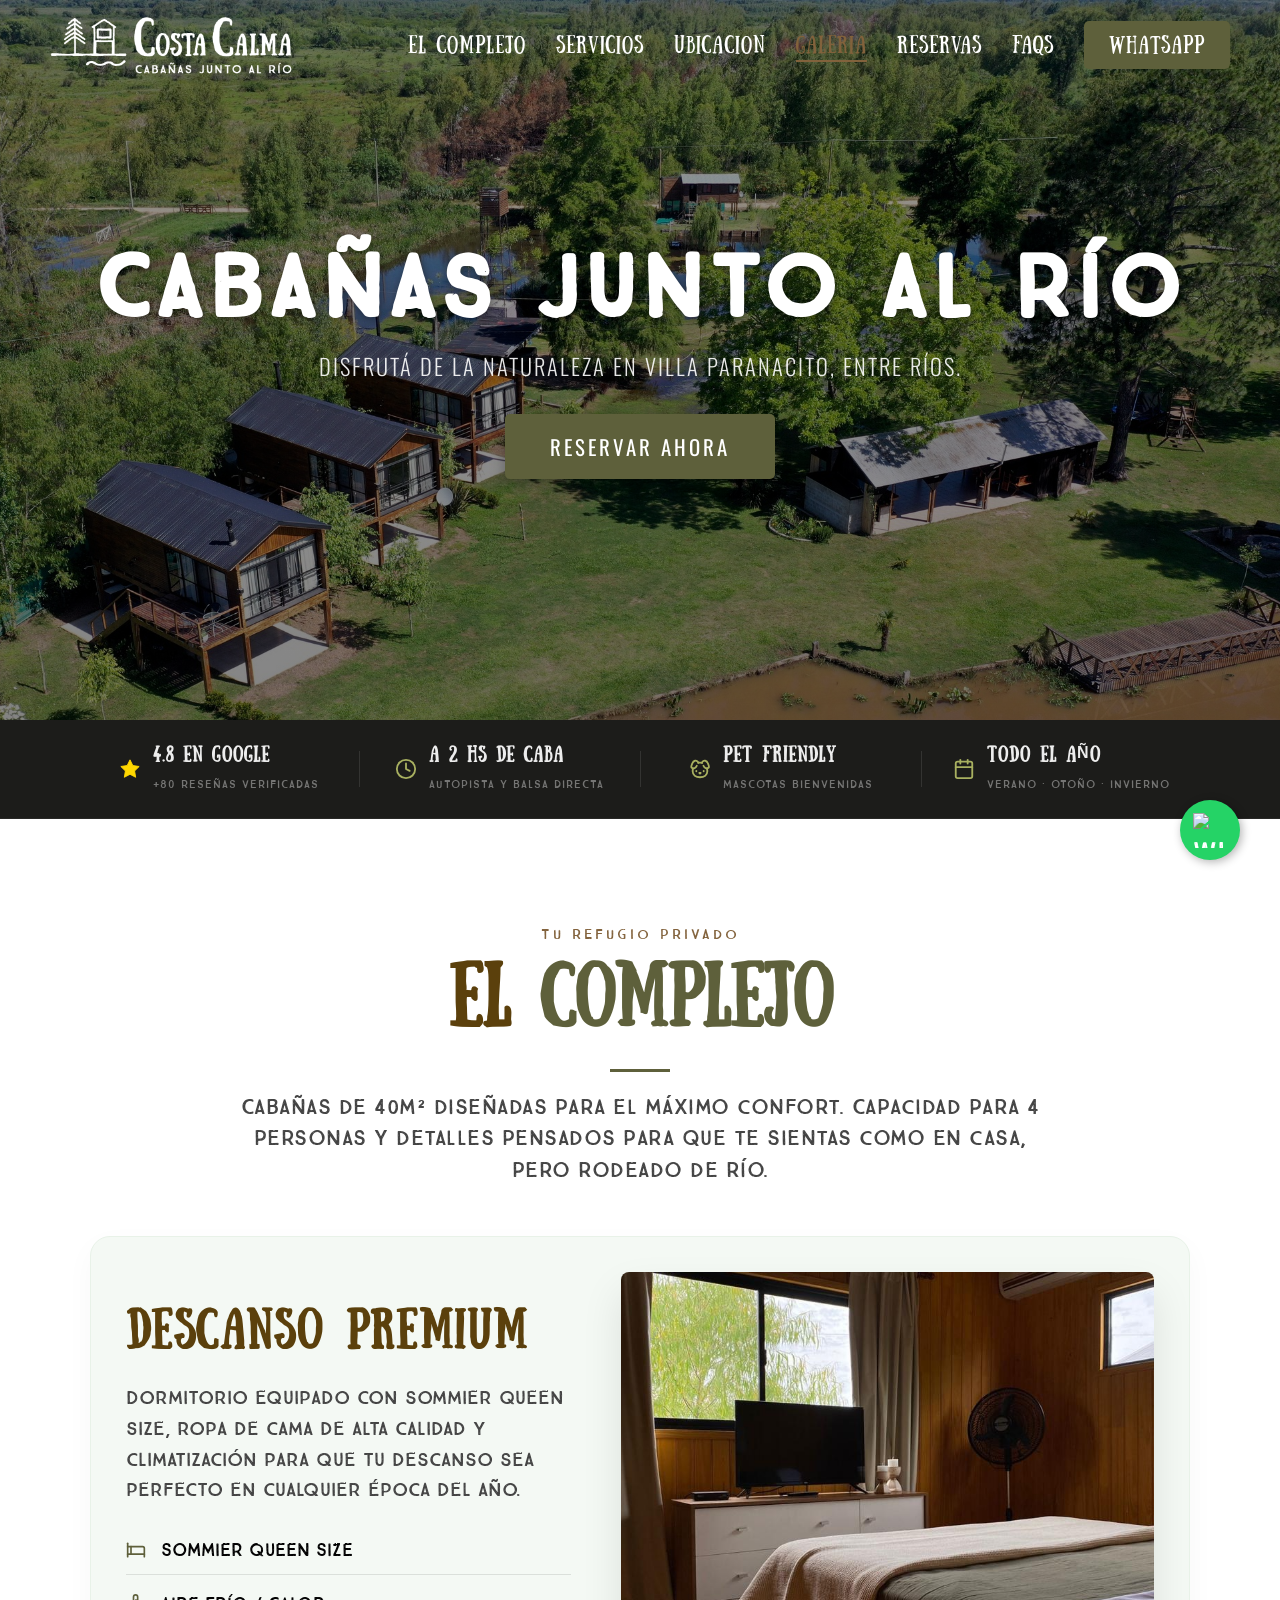
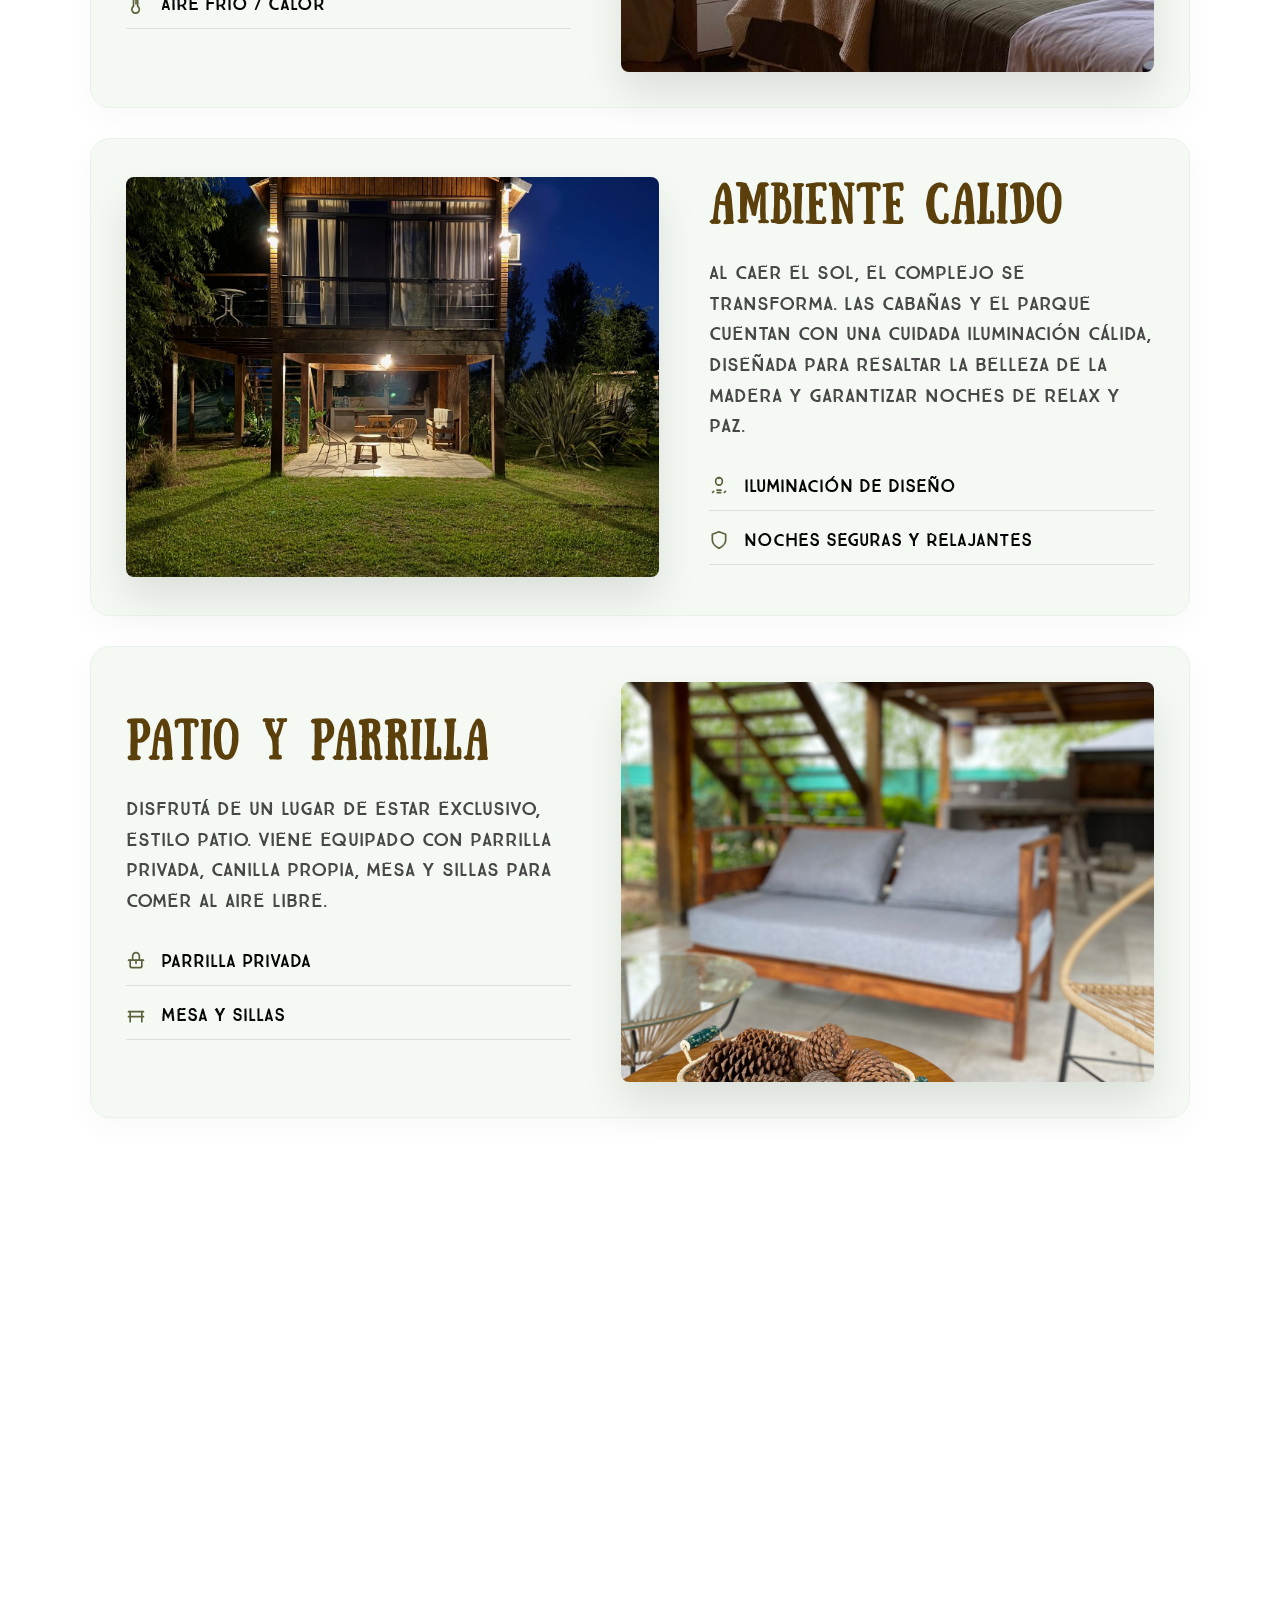
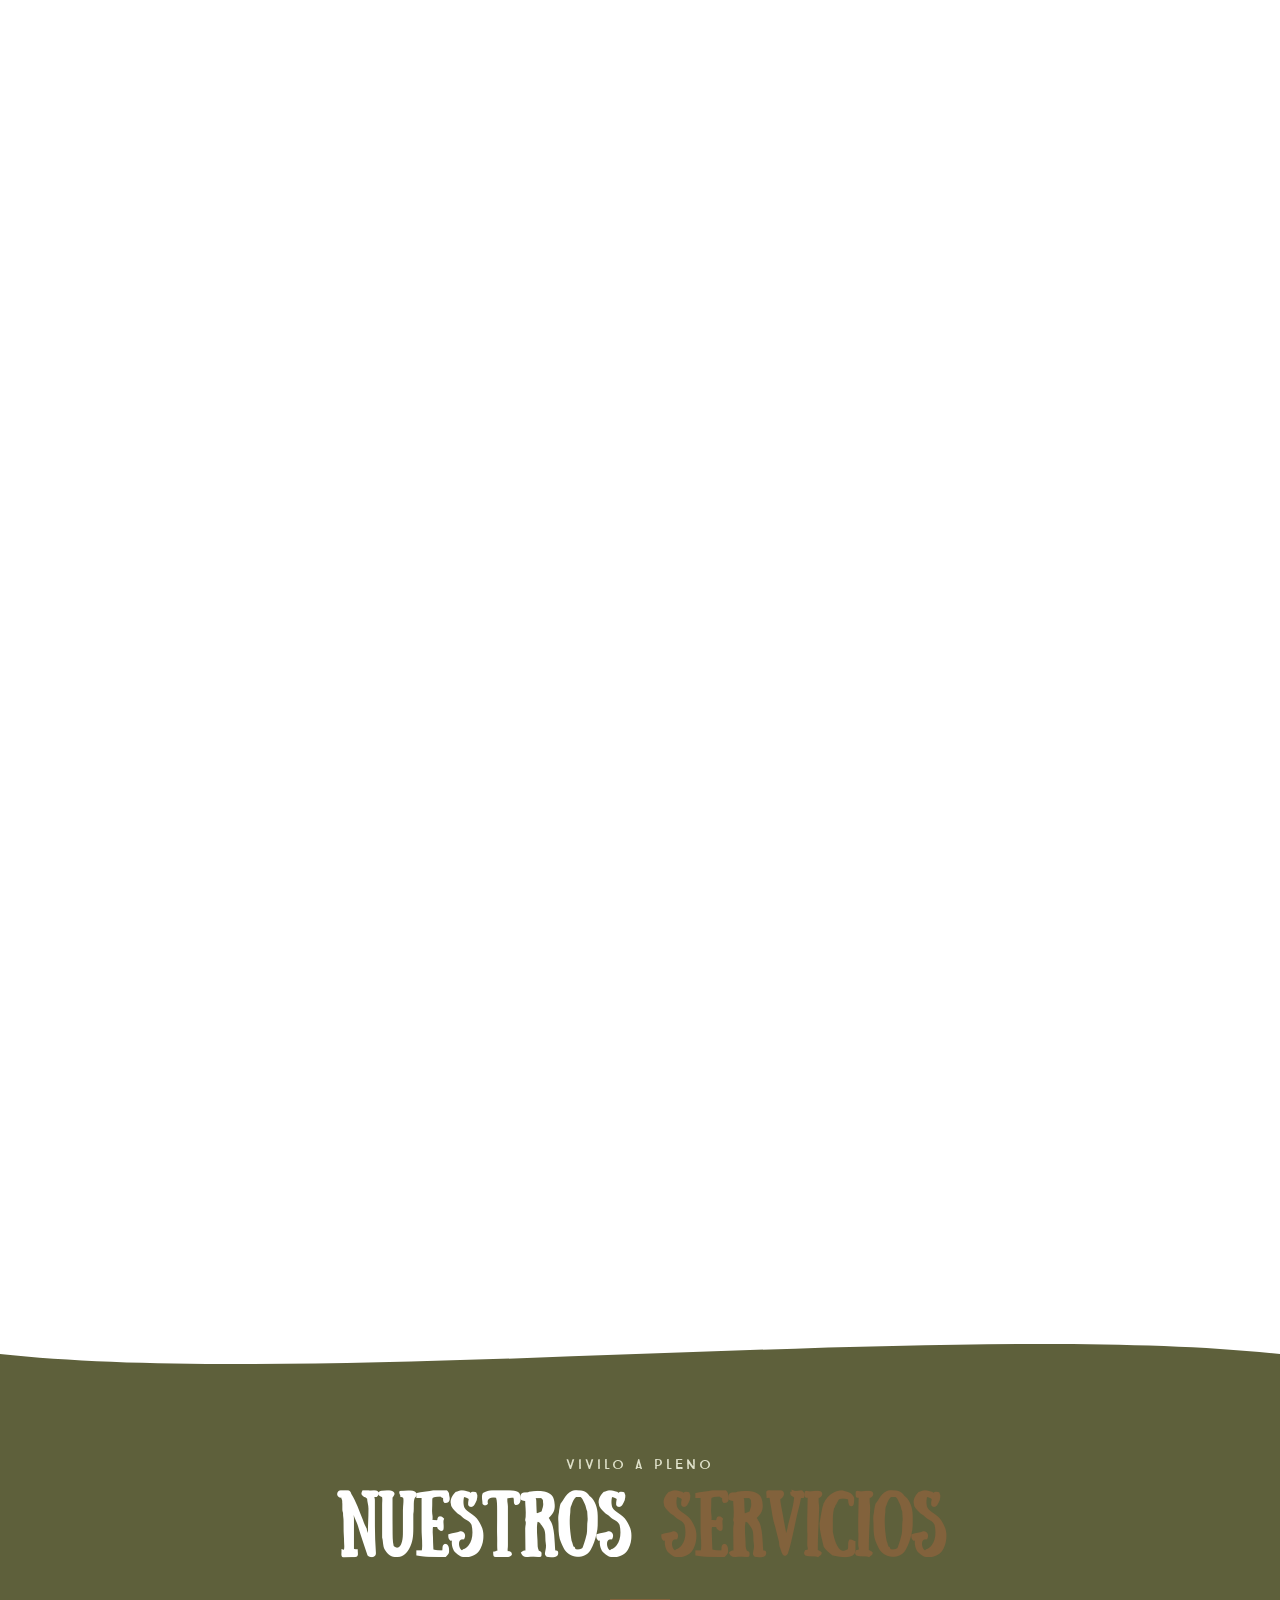
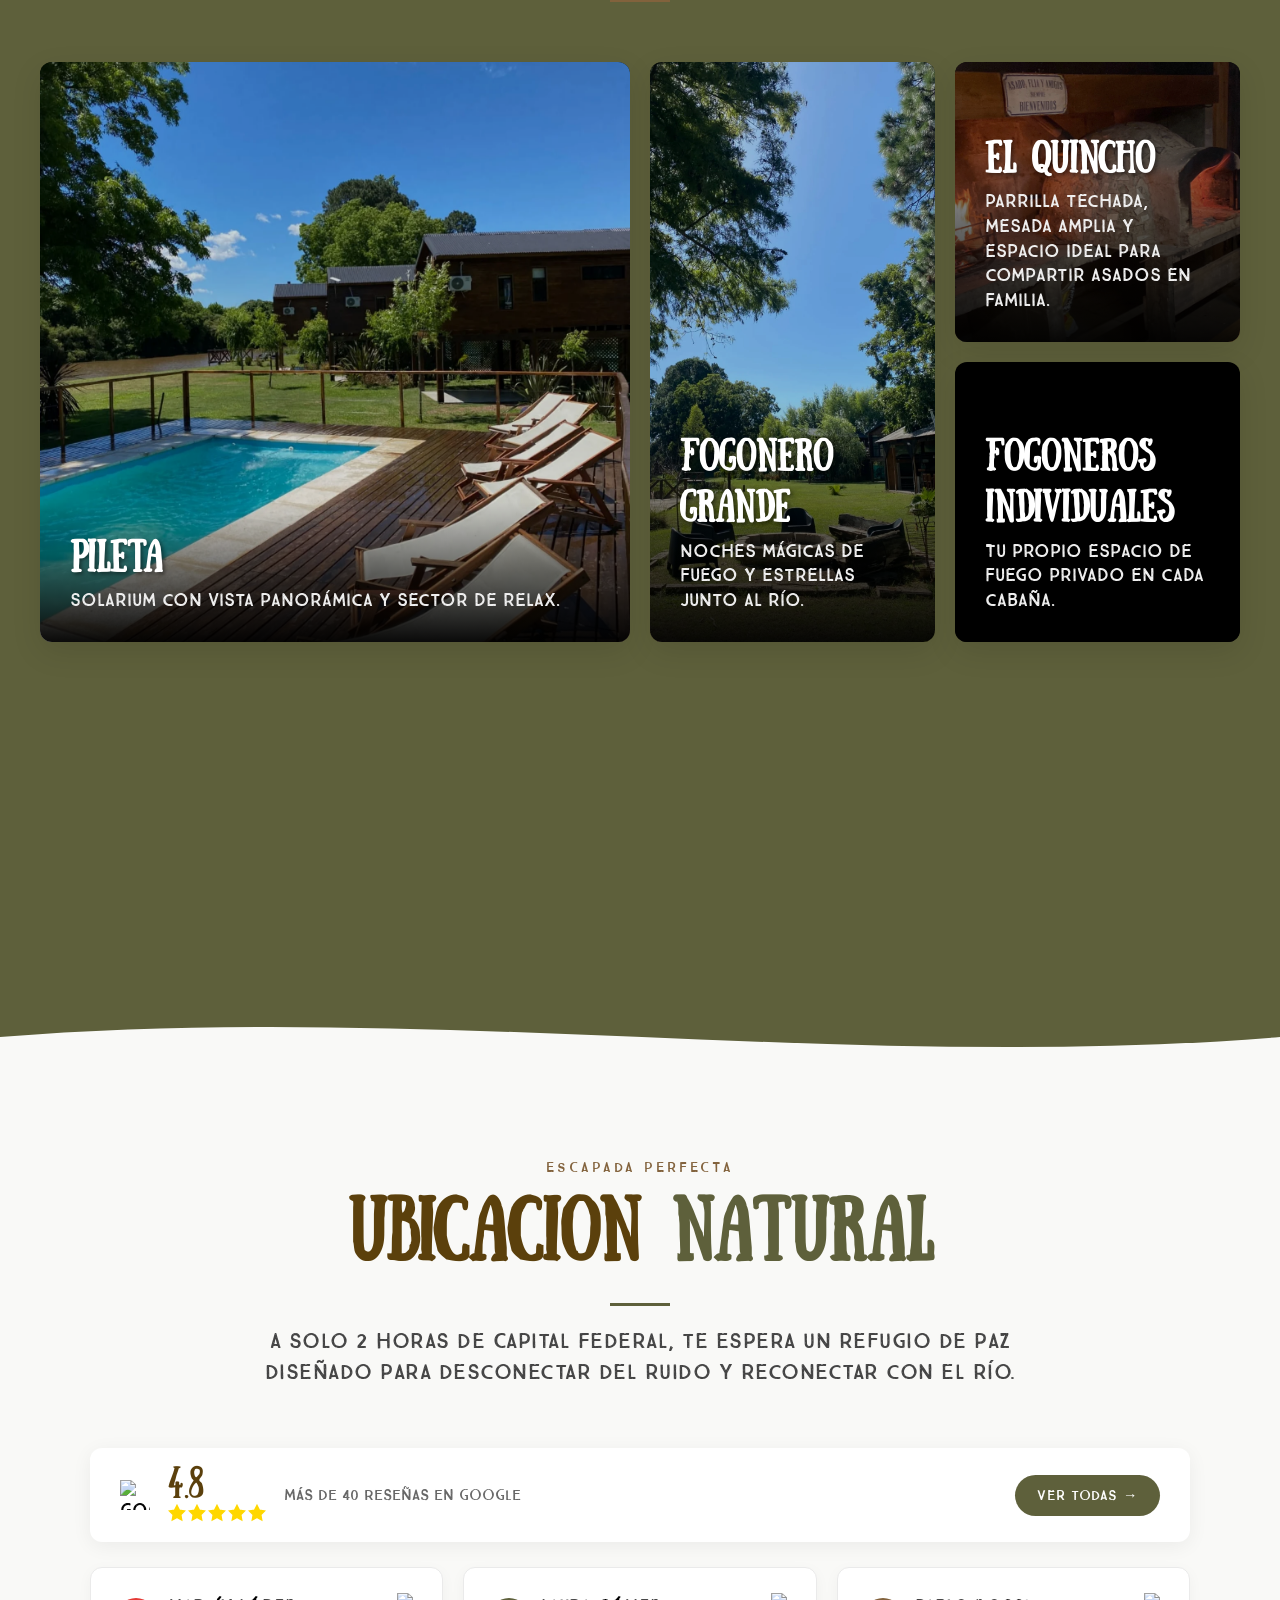
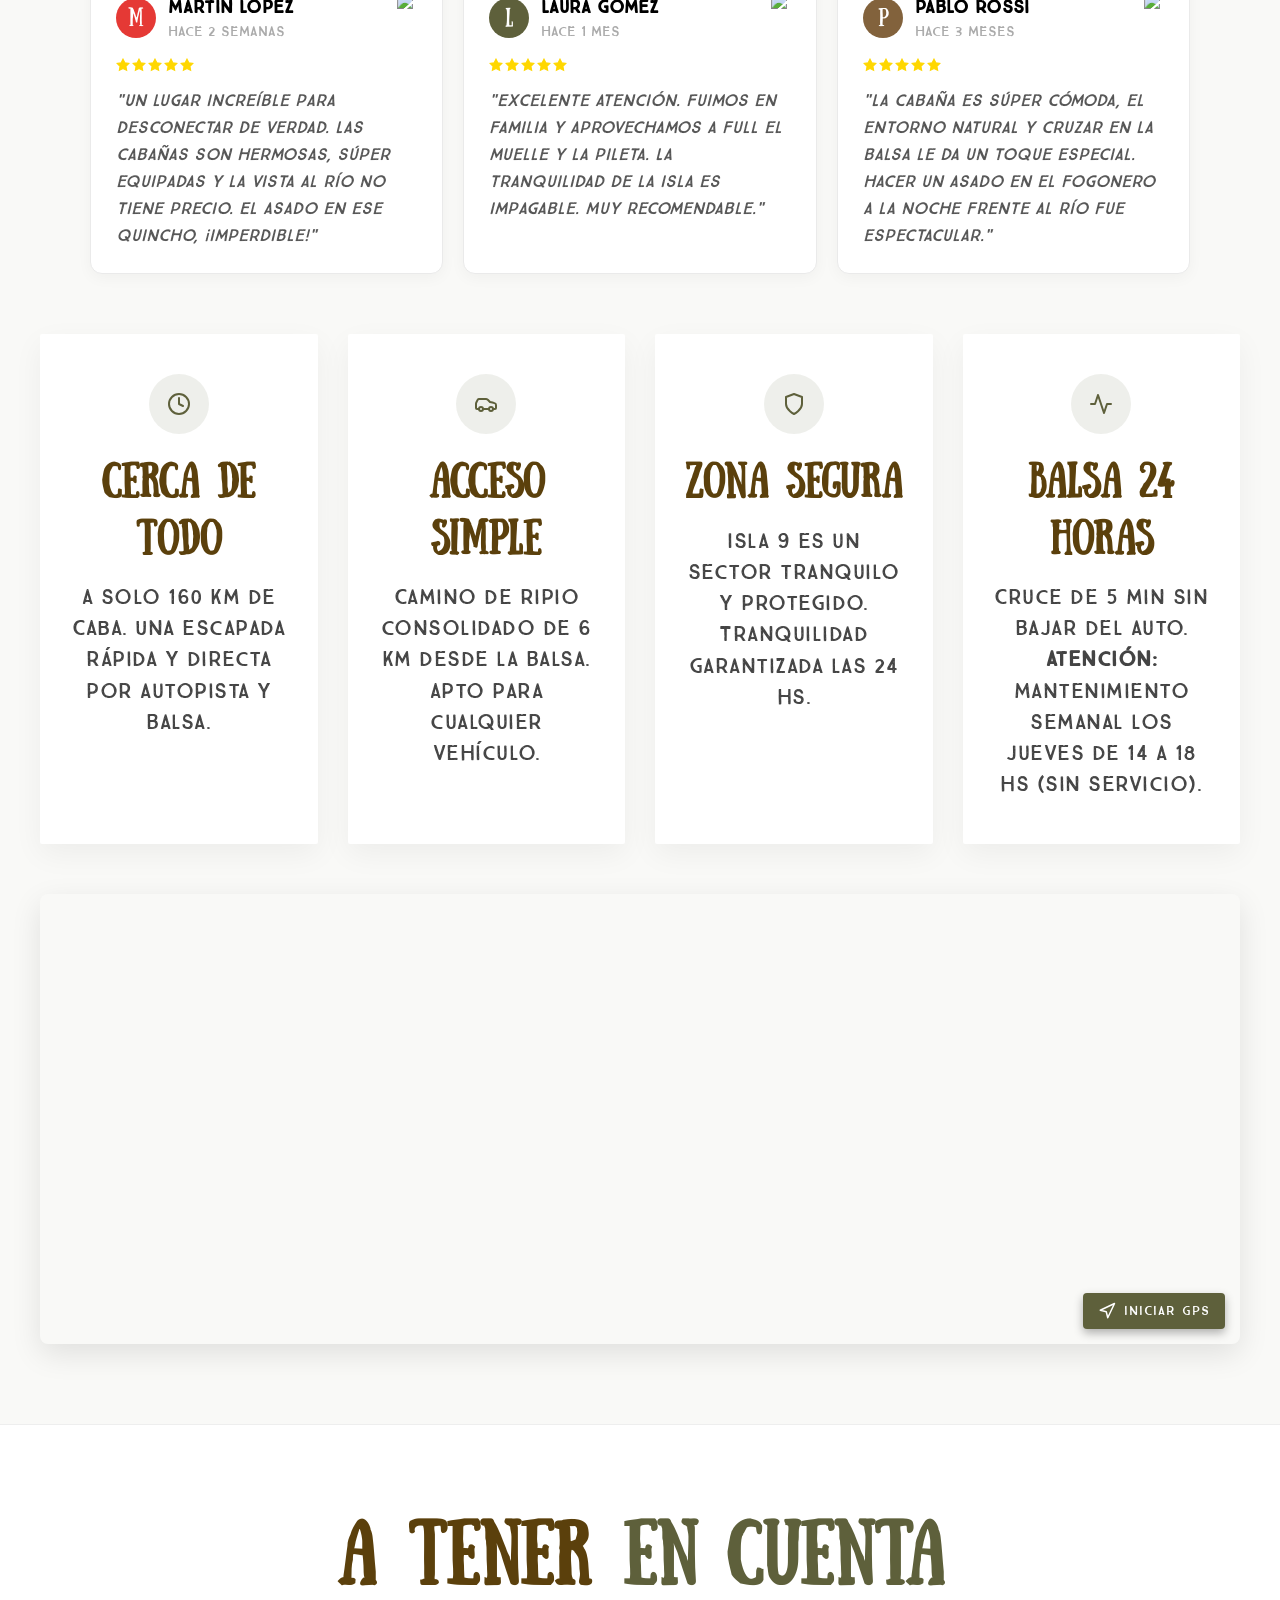
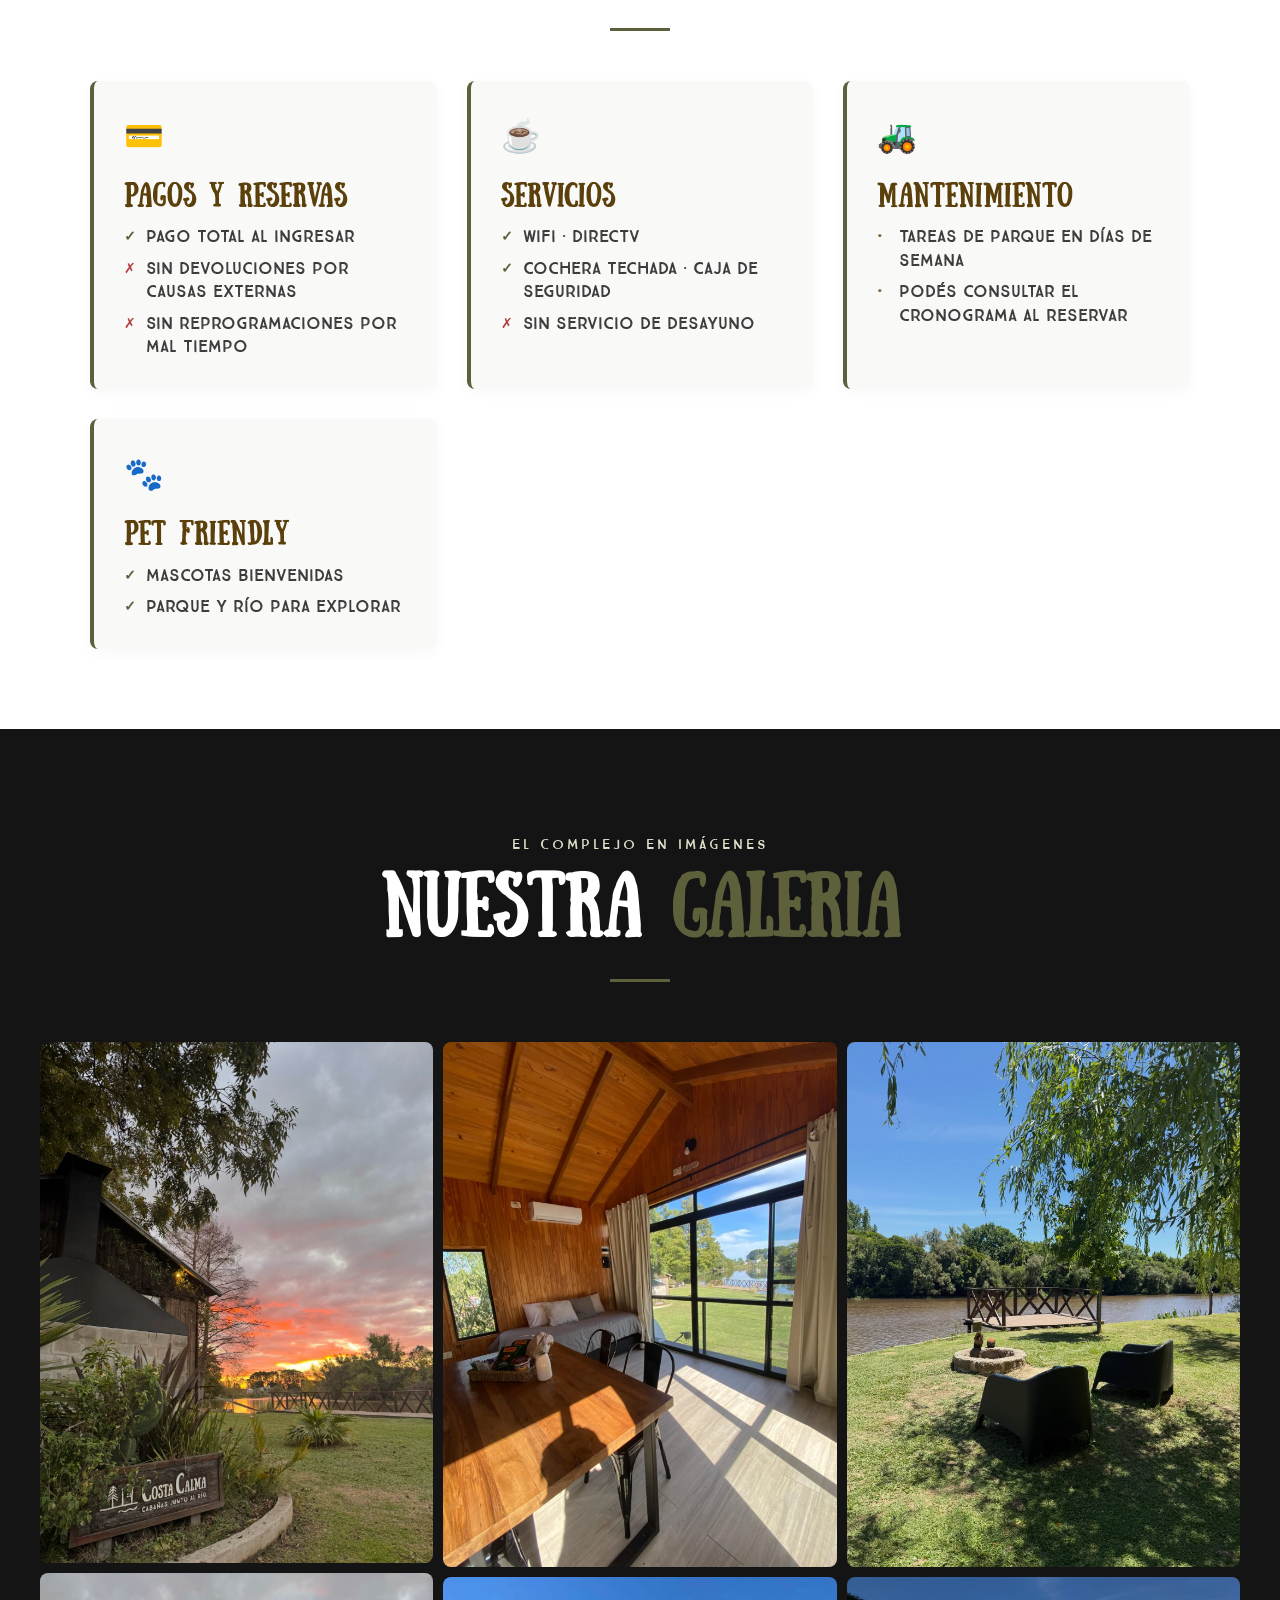
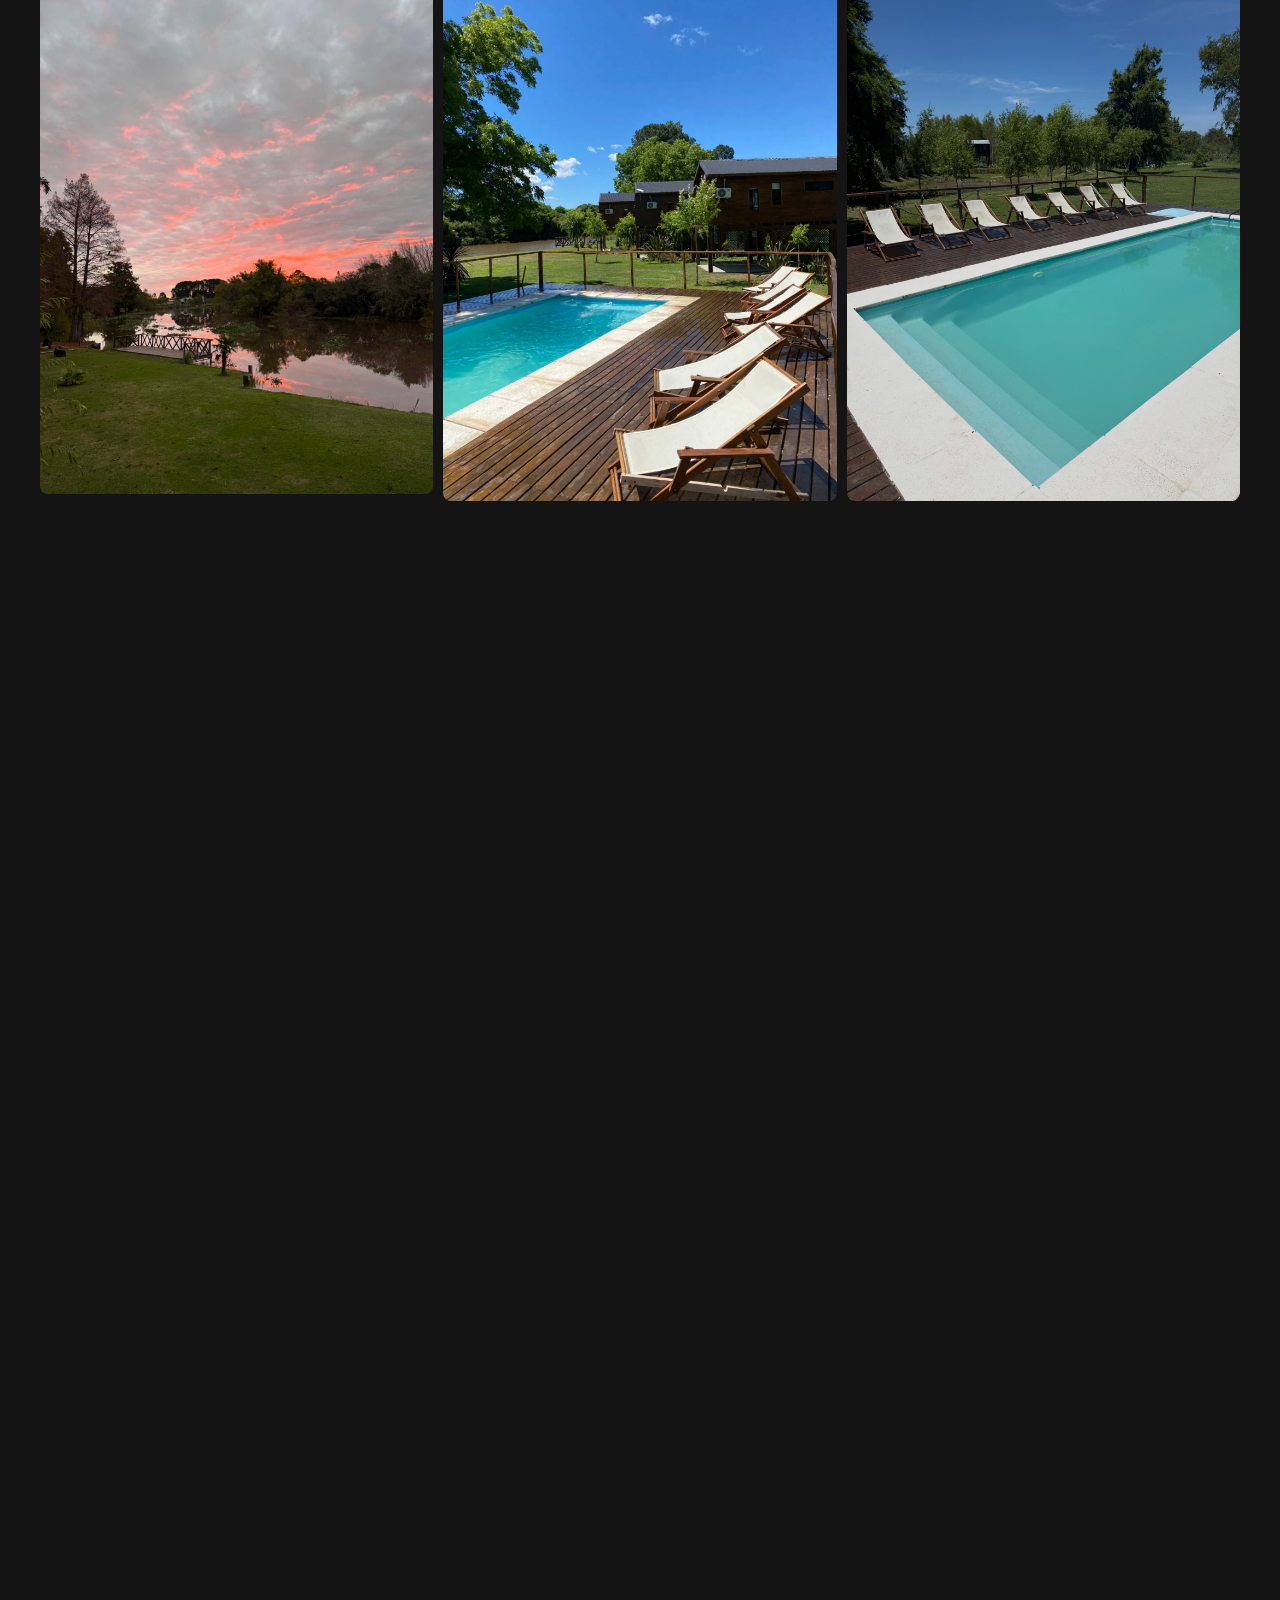
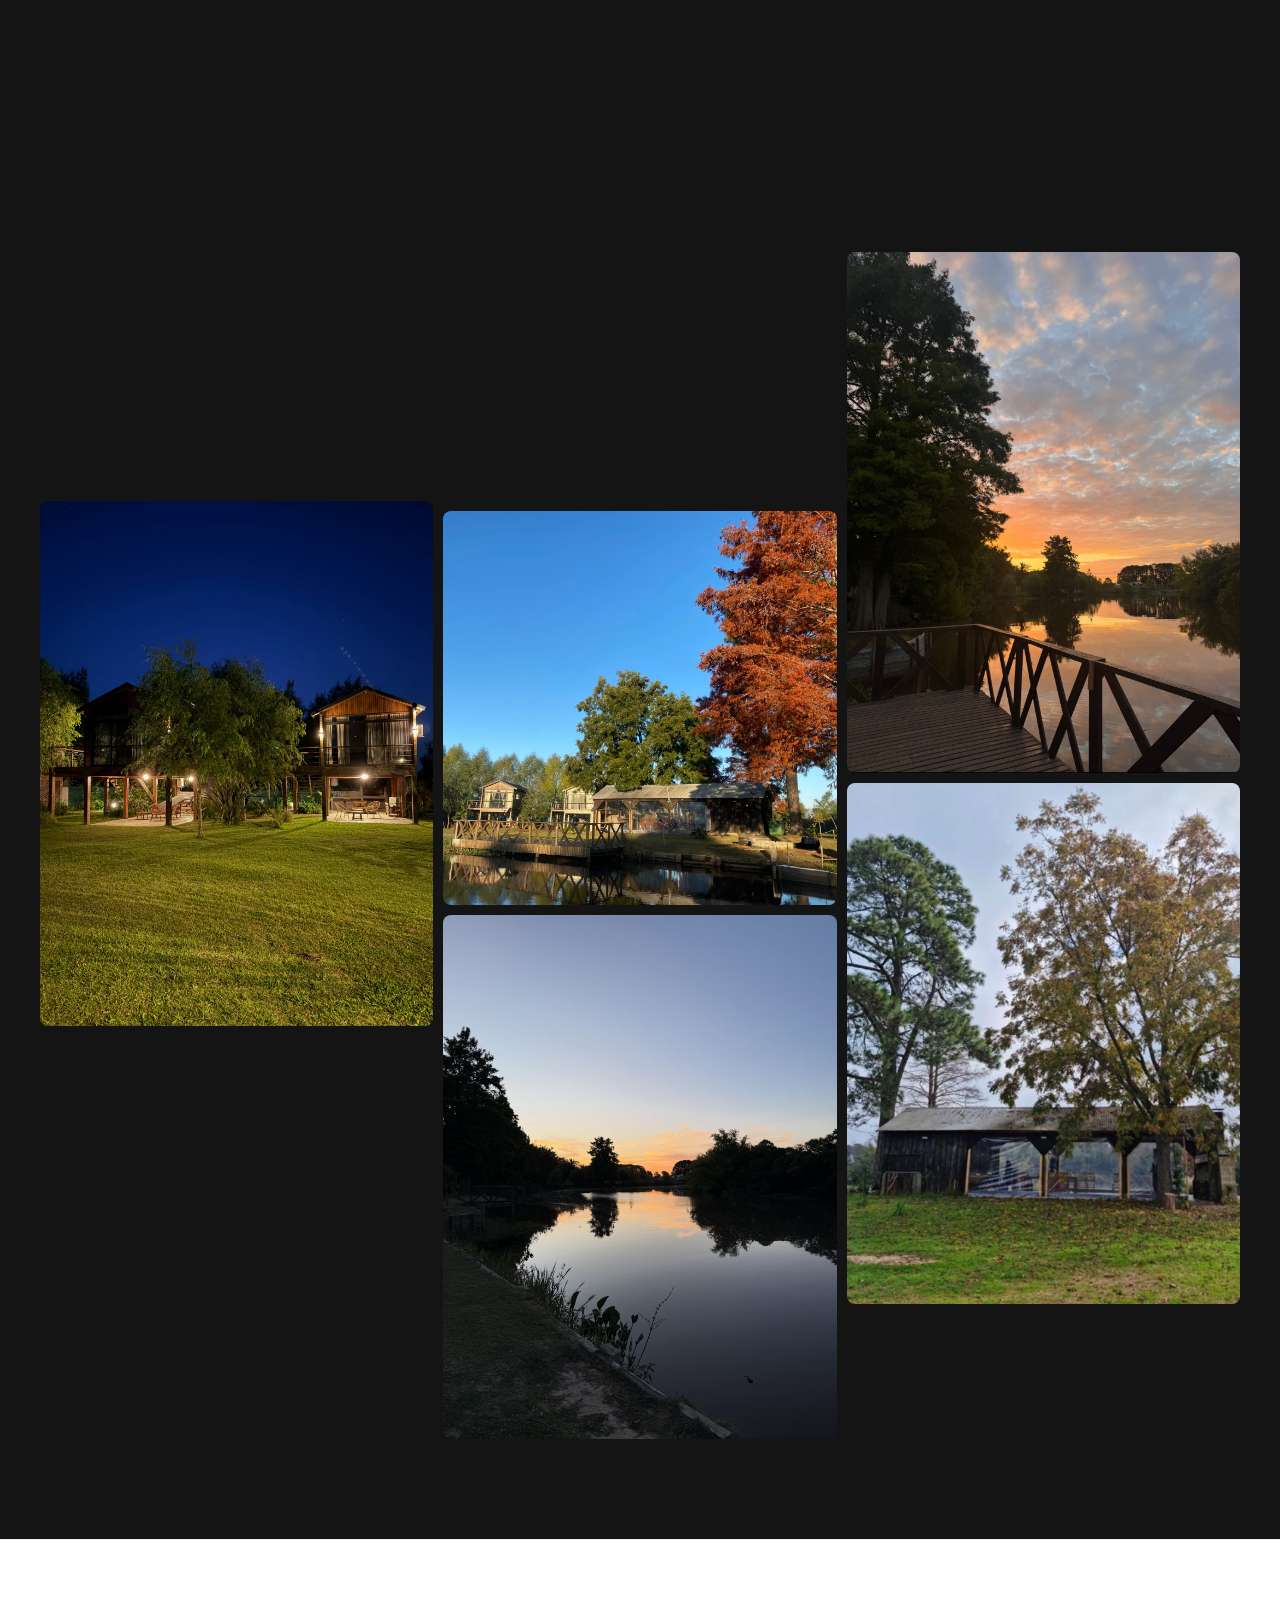
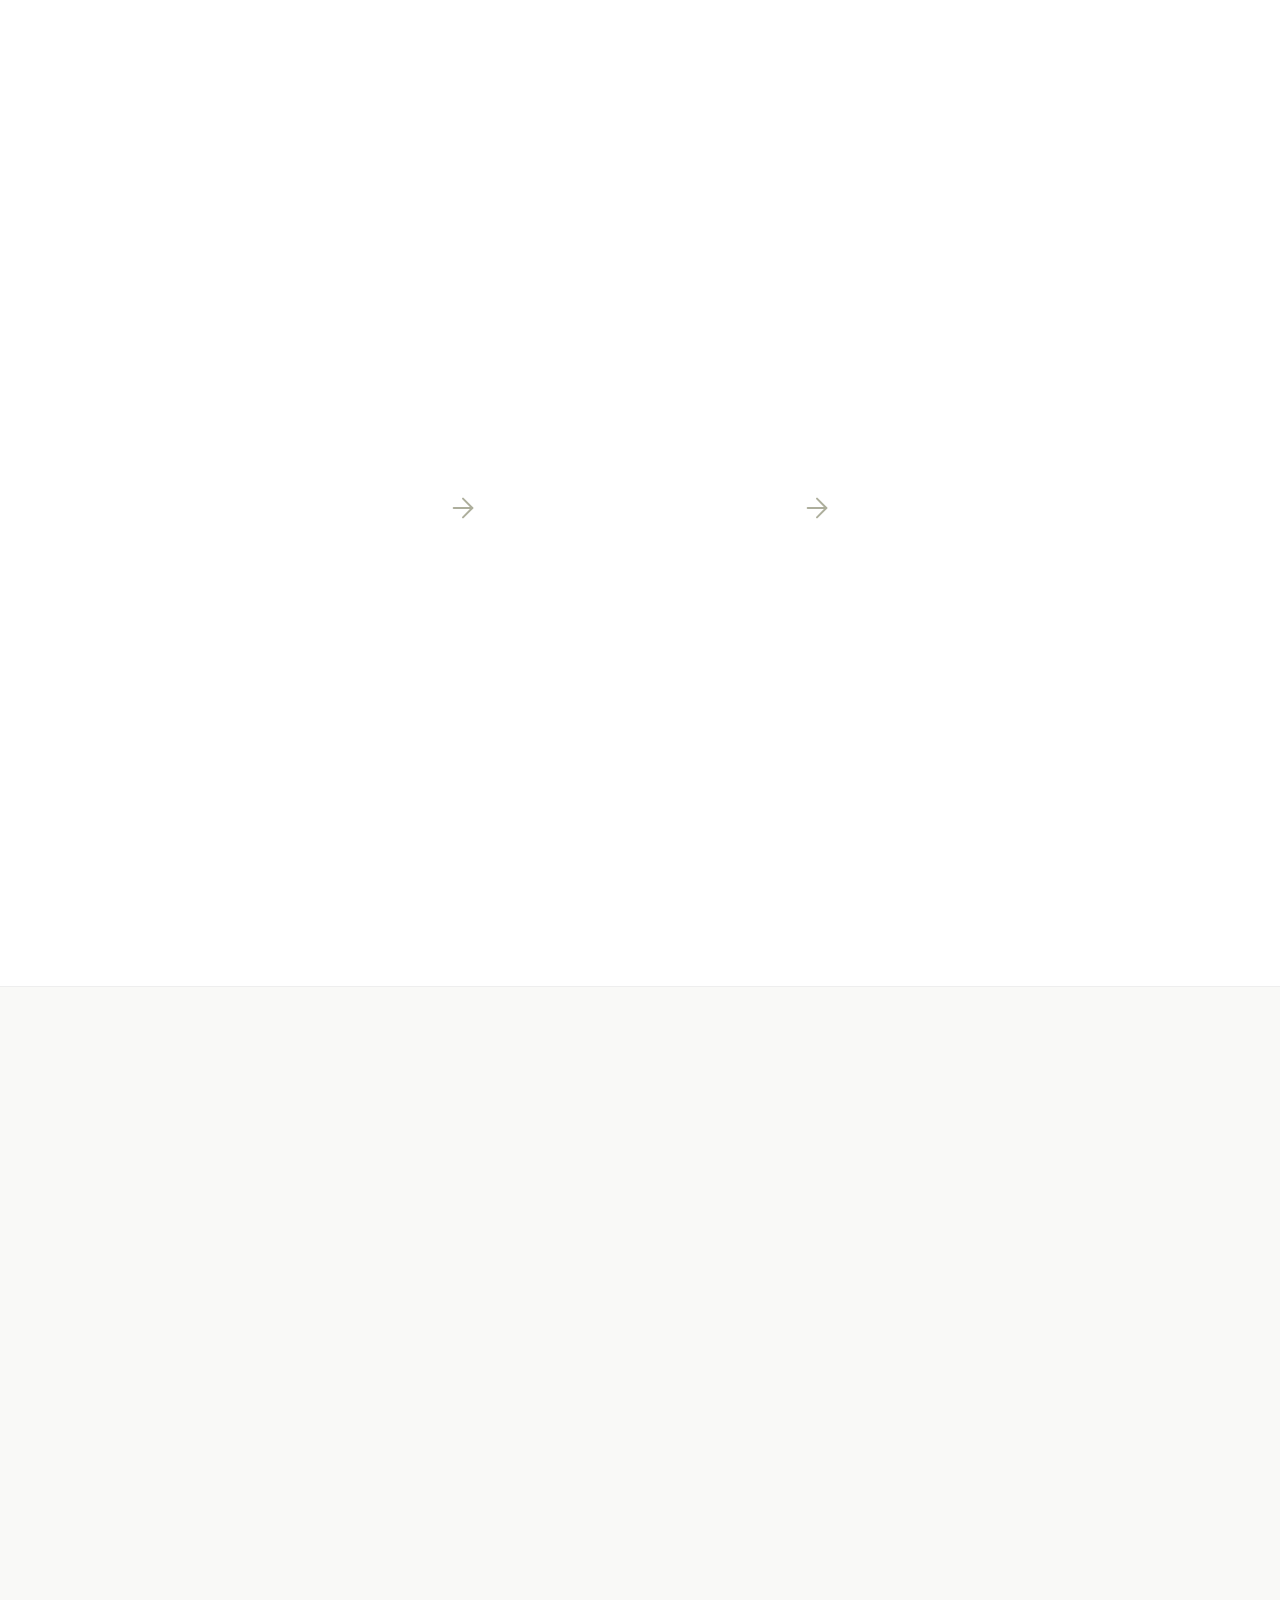
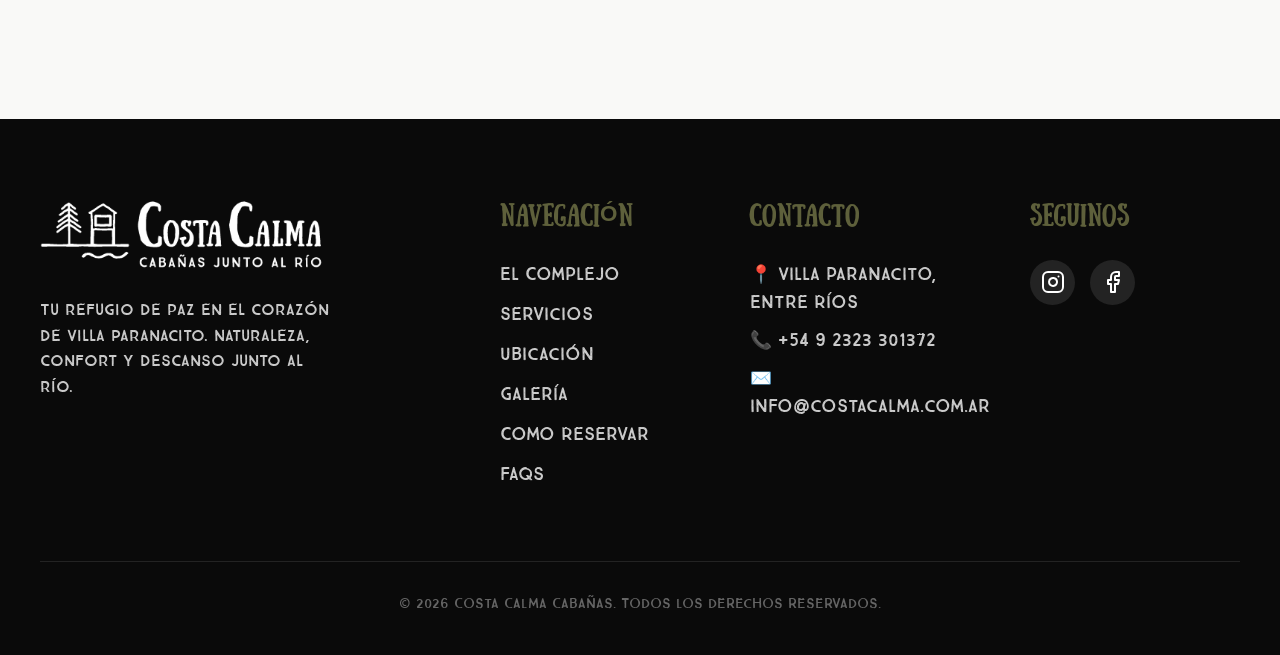
==== commit 9b5a09a5: "FAQ, galeria masonry, trust strip y mejoras generales - Galeria masonry con CSS columns, proporcione" ====
--- a/index.html
+++ b/index.html
@@ -71,6 +71,16 @@
 </head>
 <body>
 
+    <!-- PRELOADER -->
+    <div id="preloader">
+        <div class="preloader-content">
+            <img src="assets/images/logo_top_banner.png" alt="Costa Calma" class="preloader-logo">
+            <p class="preloader-tagline">CABAÑAS JUNTO AL RÍO</p>
+        </div>
+        <div class="preloader-bar"><div class="preloader-bar-fill"></div></div>
+    </div>
+
+
     <!-- ********************************** HEADER ********************************** -->
     <header class="navbar" id="navbar">
         <div class="logo">
@@ -94,6 +104,7 @@
             <a href="#ubicacion" class="nav-item">UBICACION</a>
             <a href="#galeria" class="nav-item">GALERIA</a>
             <a href="#reservar" class="nav-item">RESERVAS</a>
+            <a href="#faq" class="nav-item">FAQs</a>
             <a href="https://wa.me/5492323301372?text=Hola!%20Me%20gustaría%20consultar%20disponibilidad%20para%20realizar%20una%20reserva%20en%20Costa%20Calma" class="btn-reservas" target="_blank" rel="noopener noreferrer">WHATSAPP</a>
         </nav>
     </header>
@@ -109,6 +120,41 @@
         </div>
     </section>
     <!-- ********************************** /HERO ********************************** -->
+
+    <!-- TRUST STRIP -->
+    <div class="trust-strip">
+        <div class="trust-item">
+            <svg xmlns="http://www.w3.org/2000/svg" width="22" height="22" viewBox="0 0 24 24" fill="#FFD700" stroke="#FFD700" stroke-width="1"><polygon points="12 2 15.09 8.26 22 9.27 17 14.14 18.18 21.02 12 17.77 5.82 21.02 7 14.14 2 9.27 8.91 8.26 12 2"/></svg>
+            <div>
+                <strong>4.8 en Google</strong>
+                <span>+80 reseñas verificadas</span>
+            </div>
+        </div>
+        <div class="trust-sep"></div>
+        <div class="trust-item">
+            <svg xmlns="http://www.w3.org/2000/svg" width="22" height="22" viewBox="0 0 24 24" fill="none" stroke="currentColor" stroke-width="2" stroke-linecap="round" stroke-linejoin="round"><circle cx="12" cy="12" r="10"/><polyline points="12 6 12 12 16 14"/></svg>
+            <div>
+                <strong>A 2 hs de CABA</strong>
+                <span>autopista y balsa directa</span>
+            </div>
+        </div>
+        <div class="trust-sep"></div>
+        <div class="trust-item">
+            <svg xmlns="http://www.w3.org/2000/svg" width="22" height="22" viewBox="0 0 24 24" fill="none" stroke="currentColor" stroke-width="2" stroke-linecap="round" stroke-linejoin="round"><path d="M10 5.172C10 3.782 8.423 2.679 6.5 3c-2.823.47-4.113 6.006-4 7 .08.703 1.725 1.722 3.656 1 1.261-.472 1.96-1.45 2.344-2.5"/><path d="M14.267 5.172c0-1.39 1.577-2.493 3.5-2.172 2.823.47 4.113 6.006 4 7-.08.703-1.725 1.722-3.656 1-1.261-.472-1.96-1.45-2.344-2.5"/><path d="M8 14v.5"/><path d="M16 14v.5"/><path d="M11.25 16.25h1.5L12 17l-.75-.75z"/><path d="M4.42 11.247A13.152 13.152 0 0 0 4 14.556C4 18.728 7.582 21 12 21s8-2.272 8-6.444c0-1.061-.162-2.2-.493-3.309m-9.243-6.082A8.801 8.801 0 0 1 12 5c.78 0 1.5.108 2.161.306"/></svg>
+            <div>
+                <strong>Pet Friendly</strong>
+                <span>mascotas bienvenidas</span>
+            </div>
+        </div>
+        <div class="trust-sep"></div>
+        <div class="trust-item">
+            <svg xmlns="http://www.w3.org/2000/svg" width="22" height="22" viewBox="0 0 24 24" fill="none" stroke="currentColor" stroke-width="2" stroke-linecap="round" stroke-linejoin="round"><rect x="3" y="4" width="18" height="18" rx="2" ry="2"/><line x1="16" y1="2" x2="16" y2="6"/><line x1="8" y1="2" x2="8" y2="6"/><line x1="3" y1="10" x2="21" y2="10"/></svg>
+            <div>
+                <strong>Todo el año</strong>
+                <span>verano · otoño · invierno</span>
+            </div>
+        </div>
+    </div>
 
     <!-- ********************************** CABAÑAS ********************************** -->
 
@@ -211,7 +257,7 @@
 
             <!-- CTA -->
             <div class="cta-strip reveal">
-                <p>¿Te imaginás acá este finde?</p>
+                <p>¿Te imaginas aca este finde?</p>
                 <a href="https://wa.me/5492323301372?text=Hola!%20Me%20gustaría%20consultar%20disponibilidad%20para%20realizar%20una%20reserva%20en%20Costa%20Calma" class="btn-cta-strip" target="_blank" rel="noopener noreferrer">CONSULTAR DISPONIBILIDAD</a>
             </div>
 
@@ -248,7 +294,7 @@
                 </div>
 
                 <div class="bento-item bento-tall reveal">
-                    <img src="assets/images_instagram/SnapInsta.to_580808173_17990144888856068_4822030184507560745_n.jpg" alt="Fogonero Grande" class="bento-media" loading="lazy">
+                    <img src="assets/images_instagram/SnapInsta.to_580808173_17990144888856068_4822030184507560745_n.jpg" alt="Fogonero Grande" class="bento-media" loading="lazy" style="object-position: center bottom;">
                     <div class="bento-overlay">
                         <h3>FOGONERO GRANDE</h3>
                         <p>Noches mágicas de fuego y estrellas junto al río.</p>
@@ -256,7 +302,7 @@
                 </div>
 
                 <div class="bento-item reveal">
-                    <img src="assets/images_instagram/SnapInsta.to_618349839_17996800436856068_7967918345291684016_n.jpg" alt="El Quincho" class="bento-media" loading="lazy">
+                    <img src="assets/images_instagram/SnapInsta.to_685045869_18009457316856068_2737621961701717172_n.jpg" alt="El Quincho" class="bento-media" loading="lazy">
                     <div class="bento-overlay">
                         <h3>EL QUINCHO</h3>
                         <p>Parrilla techada, mesada amplia y espacio ideal para compartir asados en familia.</p>
@@ -517,7 +563,7 @@
         <div class="container-full">
             <div class="galeria-header reveal">
                 <span class="subtit-marca" style="color:#e0e2cb;">El complejo en imágenes</span>
-                <h2 class="titulo-seccion" style="color:#fff;">NUESTRA <span class="text-highlight">GALERÍA</span></h2>
+                <h2 class="titulo-seccion" style="color:#fff;">NUESTRA <span class="text-highlight">GALERIA</span></h2>
                 <div class="separador-marca"></div>
             </div>
             <div class="galeria-grid">
@@ -553,7 +599,7 @@
                     <img src="assets/images_instagram/SnapInsta.to_581375497_17990144870856068_225134023709822851_n.jpg" alt="Pileta con solarium" loading="lazy">
                     <div class="galeria-overlay"><svg xmlns="http://www.w3.org/2000/svg" width="28" height="28" viewBox="0 0 24 24" fill="none" stroke="currentColor" stroke-width="2"><circle cx="11" cy="11" r="8"/><line x1="21" y1="21" x2="16.65" y2="16.65"/><line x1="11" y1="8" x2="11" y2="14"/><line x1="8" y1="11" x2="14" y2="11"/></svg></div>
                 </div>
-                <div class="galeria-item reveal" data-index="8">
+                <div class="galeria-item galeria-extra reveal" data-index="8">
                     <img src="assets/images_instagram/SnapInsta.to_626803071_17998799162856068_1382804530979272533_n.jpg" alt="Pet friendly - mascotas bienvenidas" loading="lazy">
                     <div class="galeria-overlay"><svg xmlns="http://www.w3.org/2000/svg" width="28" height="28" viewBox="0 0 24 24" fill="none" stroke="currentColor" stroke-width="2"><circle cx="11" cy="11" r="8"/><line x1="21" y1="21" x2="16.65" y2="16.65"/><line x1="11" y1="8" x2="11" y2="14"/><line x1="8" y1="11" x2="14" y2="11"/></svg></div>
                 </div>
@@ -628,7 +674,7 @@
         <div class="container-full">
             <div class="reservar-header reveal">
                 <span class="subtit-marca">Simple y rápido</span>
-                <h2 class="titulo-seccion titulo-claro">CÓMO <span class="text-highlight">RESERVAR</span></h2>
+                <h2 class="titulo-seccion titulo-claro">COMO <span class="text-highlight">RESERVAR</span></h2>
                 <div class="separador-marca"></div>
             </div>
 
@@ -638,7 +684,7 @@
                     <div class="paso-icon-wrap">
                         <svg xmlns="http://www.w3.org/2000/svg" width="28" height="28" viewBox="0 0 24 24" fill="none" stroke="currentColor" stroke-width="2" stroke-linecap="round" stroke-linejoin="round"><rect x="3" y="4" width="18" height="18" rx="2" ry="2"/><line x1="16" y1="2" x2="16" y2="6"/><line x1="8" y1="2" x2="8" y2="6"/><line x1="3" y1="10" x2="21" y2="10"/></svg>
                     </div>
-                    <h3>Elegí tus fechas</h3>
+                    <h3>Elegir fecha</h3>
                     <p>Pensá cuándo querés venir y para cuántas personas. Tenemos cabañas para hasta 4 personas.</p>
                 </div>
 
@@ -651,7 +697,7 @@
                     <div class="paso-icon-wrap">
                         <svg xmlns="http://www.w3.org/2000/svg" width="28" height="28" viewBox="0 0 24 24" fill="none" stroke="currentColor" stroke-width="2" stroke-linecap="round" stroke-linejoin="round"><path d="M21 15a2 2 0 0 1-2 2H7l-4 4V5a2 2 0 0 1 2-2h14a2 2 0 0 1 2 2z"/></svg>
                     </div>
-                    <h3>Consultá por WhatsApp</h3>
+                    <h3>Consultar por WhatsApp</h3>
                     <p>Mandanos un mensaje con tus fechas. Te confirmamos disponibilidad y el monto de la seña al toque.</p>
                 </div>
 
@@ -678,6 +724,65 @@
         </div>
     </section>
     <!-- ********************************** /CÓMO RESERVAR ********************************** -->
+
+    <!-- ********************************** FAQ ********************************** -->
+    <section id="faq" class="seccion-faq">
+        <div class="container-full">
+            <div class="faq-header reveal">
+                <span class="subtit-marca">Todo lo que necesitás saber</span>
+                <h2 class="titulo-seccion">PREGUNTAS <span class="text-highlight">FRECUENTES</span></h2>
+                <div class="separador-marca"></div>
+            </div>
+            <div class="faq-lista reveal">
+                <div class="faq-item">
+                    <button class="faq-pregunta" aria-expanded="false">
+                        ¿Cuántas personas entran por cabaña?
+                        <svg class="faq-icon" xmlns="http://www.w3.org/2000/svg" width="20" height="20" viewBox="0 0 24 24" fill="none" stroke="currentColor" stroke-width="2.5" stroke-linecap="round" stroke-linejoin="round"><polyline points="6 9 12 15 18 9"/></svg>
+                    </button>
+                    <div class="faq-respuesta">
+                        <p>Cada cabaña tiene capacidad para hasta <strong>4 personas</strong>. Contamos con cama matrimonial y dos camas individuales, más baño completo y cocina equipada.</p>
+                    </div>
+                </div>
+                <div class="faq-item">
+                    <button class="faq-pregunta" aria-expanded="false">
+                        ¿Se puede ir en invierno?
+                        <svg class="faq-icon" xmlns="http://www.w3.org/2000/svg" width="20" height="20" viewBox="0 0 24 24" fill="none" stroke="currentColor" stroke-width="2.5" stroke-linecap="round" stroke-linejoin="round"><polyline points="6 9 12 15 18 9"/></svg>
+                    </button>
+                    <div class="faq-respuesta">
+                        <p>¡Sí! El complejo está abierto <strong>todo el año</strong>. El invierno tiene su magia propia: atardeceres únicos, niebla sobre el río y noches de fogón. Las cabañas tienen calefacción.</p>
+                    </div>
+                </div>
+                <div class="faq-item">
+                    <button class="faq-pregunta" aria-expanded="false">
+                        ¿Cómo se llega? ¿Se necesita auto?
+                        <svg class="faq-icon" xmlns="http://www.w3.org/2000/svg" width="20" height="20" viewBox="0 0 24 24" fill="none" stroke="currentColor" stroke-width="2.5" stroke-linecap="round" stroke-linejoin="round"><polyline points="6 9 12 15 18 9"/></svg>
+                    </button>
+                    <div class="faq-respuesta">
+                        <p>Se llega por autopista <strong>RN12</strong>, luego ruta provincial <strong>RP46</strong> hasta el pueblo de Villa Paranacito. Desde ahí cruzás en balsa (<strong>5 min sin bajar del auto</strong>) y son 6 km de ripio en perfecto estado. La balsa funciona 24 hs (salvo jueves de 14 a 18 hs por mantenimiento).</p>
+                    </div>
+                </div>
+                <div class="faq-item">
+                    <button class="faq-pregunta" aria-expanded="false">
+                        ¿Hay que dejar seña para reservar?
+                        <svg class="faq-icon" xmlns="http://www.w3.org/2000/svg" width="20" height="20" viewBox="0 0 24 24" fill="none" stroke="currentColor" stroke-width="2.5" stroke-linecap="round" stroke-linejoin="round"><polyline points="6 9 12 15 18 9"/></svg>
+                    </button>
+                    <div class="faq-respuesta">
+                        <p>Sí. Para confirmar la reserva se abona una seña. El <strong>saldo total se paga al ingresar</strong>. Consultanos por WhatsApp para conocer los montos y disponibilidad.</p>
+                    </div>
+                </div>
+                <div class="faq-item">
+                    <button class="faq-pregunta" aria-expanded="false">
+                        ¿Se puede llevar mascotas?
+                        <svg class="faq-icon" xmlns="http://www.w3.org/2000/svg" width="20" height="20" viewBox="0 0 24 24" fill="none" stroke="currentColor" stroke-width="2.5" stroke-linecap="round" stroke-linejoin="round"><polyline points="6 9 12 15 18 9"/></svg>
+                    </button>
+                    <div class="faq-respuesta">
+                        <p>¡Por supuesto! Somos <strong>pet friendly</strong>. Tus mascotas pueden disfrutar del parque, el río y el fogonero junto a vos.</p>
+                    </div>
+                </div>
+            </div>
+        </div>
+    </section>
+    <!-- ********************************** /FAQ ********************************** -->
 
     <!-- ********************************** FOOTER ********************************** -->
     <a href="https://wa.me/5492323301372?text=Hola!%20Me%20gustaría%20recibir%20más%20información%20sobre%20las%20cabañas%20Costa%20Calma"
@@ -708,7 +813,8 @@
                         <li><a href="#servicios">Servicios</a></li>
                         <li><a href="#ubicacion">Ubicación</a></li>
                         <li><a href="#galeria">Galería</a></li>
-                        <li><a href="#reservar">Cómo Reservar</a></li>
+                        <li><a href="#reservar">Como Reservar</a></li>
+                        <li><a href="#faq">FAQs</a></li>
                     </ul>
                 </div>
 
--- a/css/index.css
+++ b/css/index.css
@@ -1,3 +1,70 @@
+/* --- PRELOADER --- */
+#preloader {
+    position: fixed;
+    inset: 0;
+    background-color: #141414;
+    display: flex;
+    flex-direction: column;
+    align-items: center;
+    justify-content: center;
+    z-index: 9999;
+    transition: opacity 0.6s ease, visibility 0.6s ease;
+}
+
+#preloader.hidden {
+    opacity: 0;
+    visibility: hidden;
+}
+
+.preloader-content {
+    display: flex;
+    flex-direction: column;
+    align-items: center;
+    gap: 16px;
+    animation: preloader-fadein 0.5s ease forwards;
+}
+
+@keyframes preloader-fadein {
+    from { opacity: 0; transform: translateY(12px); }
+    to   { opacity: 1; transform: translateY(0); }
+}
+
+.preloader-logo {
+    width: 180px;
+    filter: brightness(0) invert(1);
+    opacity: 0.95;
+}
+
+.preloader-tagline {
+    font-family: 'Oswald', sans-serif;
+    font-size: 0.75rem;
+    letter-spacing: 4px;
+    color: rgba(255,255,255,0.45);
+    margin: 0;
+}
+
+.preloader-bar {
+    position: absolute;
+    bottom: 0;
+    left: 0;
+    width: 100%;
+    height: 3px;
+    background: rgba(255,255,255,0.08);
+}
+
+.preloader-bar-fill {
+    height: 100%;
+    width: 0%;
+    background: var(--color-verde);
+    animation: preloader-progress 1.4s cubic-bezier(0.4, 0, 0.2, 1) forwards;
+}
+
+@keyframes preloader-progress {
+    0%   { width: 0%; }
+    60%  { width: 75%; }
+    100% { width: 100%; }
+}
+
 /* --- IMPORTACIÓN DE FUENTES ORIGINALES --- */
 @font-face {
     font-family: 'Sunday';
@@ -445,6 +512,73 @@
     }
 }
 
+/* --- TRUST STRIP --- */
+.trust-strip {
+    background-color: #1c1c1a;
+    display: flex;
+    justify-content: center;
+    align-items: center;
+    padding: 22px 20px;
+    border-bottom: 1px solid rgba(255,255,255,0.05);
+}
+
+.trust-item {
+    display: flex;
+    align-items: center;
+    gap: 12px;
+    padding: 0 30px;
+    color: white;
+    flex: 1;
+    justify-content: center;
+    max-width: 280px;
+}
+
+.trust-item svg {
+    color: #a8b060;
+    flex-shrink: 0;
+}
+
+.trust-item strong {
+    display: block;
+    font-family: var(--font-titulos);
+    font-size: 1rem;
+    color: rgba(255,255,255,0.92);
+    letter-spacing: 1px;
+    text-transform: uppercase;
+}
+
+.trust-item span {
+    font-family: var(--font-textos);
+    font-size: 0.7rem;
+    color: rgba(255,255,255,0.4);
+    text-transform: uppercase;
+    letter-spacing: 1px;
+}
+
+.trust-sep {
+    width: 1px;
+    height: 36px;
+    background: rgba(255,255,255,0.1);
+    flex-shrink: 0;
+}
+
+@media (max-width: 768px) {
+    .trust-strip {
+        flex-wrap: wrap;
+        padding: 18px 15px;
+        gap: 18px 0;
+    }
+    .trust-item {
+        flex: 0 0 50%;
+        padding: 0 15px;
+        max-width: none;
+        justify-content: flex-start;
+    }
+    .trust-sep {
+        display: none;
+    }
+}
+
 /* --- SECCIÓN EL COMPLEJO (Fondo Claro Premium) --- */
 .seccion-complejo {
     padding: 100px 20px;
@@ -1198,6 +1332,97 @@
     .politicas-grid {
         grid-template-columns: 1fr;
     }
+}
+
+/* --- FAQ --- */
+.seccion-faq {
+    padding: 80px 20px;
+    background-color: #f9f9f7;
+    border-top: 1px solid #eee;
+}
+
+.faq-header {
+    text-align: center;
+    margin-bottom: 50px;
+}
+
+.faq-lista {
+    max-width: 780px;
+    margin: 0 auto;
+    display: flex;
+    flex-direction: column;
+    gap: 12px;
+}
+
+.faq-item {
+    background: white;
+    border-radius: 10px;
+    border: 1px solid #e8e8e4;
+    overflow: hidden;
+    transition: box-shadow 0.3s ease;
+}
+
+.faq-item.open {
+    box-shadow: 0 6px 24px rgba(0,0,0,0.07);
+}
+
+.faq-pregunta {
+    width: 100%;
+    display: flex;
+    justify-content: space-between;
+    align-items: center;
+    padding: 20px 24px;
+    background: none;
+    border: none;
+    cursor: pointer;
+    font-family: var(--font-textos);
+    font-size: 1.1rem;
+    color: var(--color-marron-oscuro);
+    text-align: left;
+    gap: 16px;
+    transition: color 0.2s;
+}
+
+.faq-pregunta:hover {
+    color: var(--color-verde);
+}
+
+.faq-icon {
+    flex-shrink: 0;
+    color: var(--color-verde);
+    transition: transform 0.3s ease;
+}
+
+.faq-item.open .faq-icon {
+    transform: rotate(180deg);
+}
+
+.faq-respuesta {
+    max-height: 0;
+    overflow: hidden;
+    transition: max-height 0.4s ease, padding 0.3s ease;
+    padding: 0 24px;
+}
+
+.faq-item.open .faq-respuesta {
+    max-height: 300px;
+    padding: 0 24px 20px;
+}
+
+.faq-respuesta p {
+    font-family: var(--font-textos);
+    font-size: 1rem;
+    color: #555;
+    line-height: 1.7;
+    border-top: 1px solid #f0f0ec;
+    padding-top: 16px;
+}
+
+@media (max-width: 768px) {
+    .seccion-faq { padding: 50px 15px; }
+    .faq-pregunta { font-size: 1rem; padding: 16px 18px; }
+    .faq-respuesta { padding: 0 18px; }
+    .faq-item.open .faq-respuesta { padding: 0 18px 16px; }
 }
 
 /* --- FOOTER ESTILO ATLETIC --- */
@@ -1650,9 +1875,8 @@
 }
 
 .galeria-grid {
-    display: grid;
-    grid-template-columns: repeat(3, 1fr);
-    gap: 12px;
+    columns: 3;
+    column-gap: 10px;
     max-width: 1200px;
     margin: 0 auto;
 }
@@ -1662,18 +1886,14 @@
     border-radius: 8px;
     overflow: hidden;
     cursor: pointer;
-    aspect-ratio: 4/3;
+    break-inside: avoid;
+    margin-bottom: 10px;
     background-color: #222;
-}
-
-.galeria-item.galeria-wide {
-    grid-column: span 2;
 }
 
 .galeria-item img {
     width: 100%;
-    height: 100%;
-    object-fit: cover;
+    height: auto;
     display: block;
     transition: transform 0.5s ease;
 }
@@ -1726,11 +1946,11 @@
 
 @media (max-width: 768px) {
     .galeria-grid {
-        grid-template-columns: repeat(2, 1fr);
-        gap: 8px;
-    }
-    .galeria-item.galeria-wide {
-        grid-column: span 2;
+        columns: 2;
+        column-gap: 6px;
+    }
+    .galeria-item {
+        margin-bottom: 6px;
     }
     .galeria-extra {
         display: none;
@@ -1745,13 +1965,11 @@
 
 @media (max-width: 480px) {
     .galeria-grid {
-        grid-template-columns: repeat(3, 1fr);
-        gap: 3px;
-    }
-    .galeria-item,
-    .galeria-item.galeria-wide {
-        grid-column: span 1;
-        aspect-ratio: 1/1;
+        columns: 2;
+        column-gap: 4px;
+    }
+    .galeria-item {
+        margin-bottom: 4px;
     }
 }
 
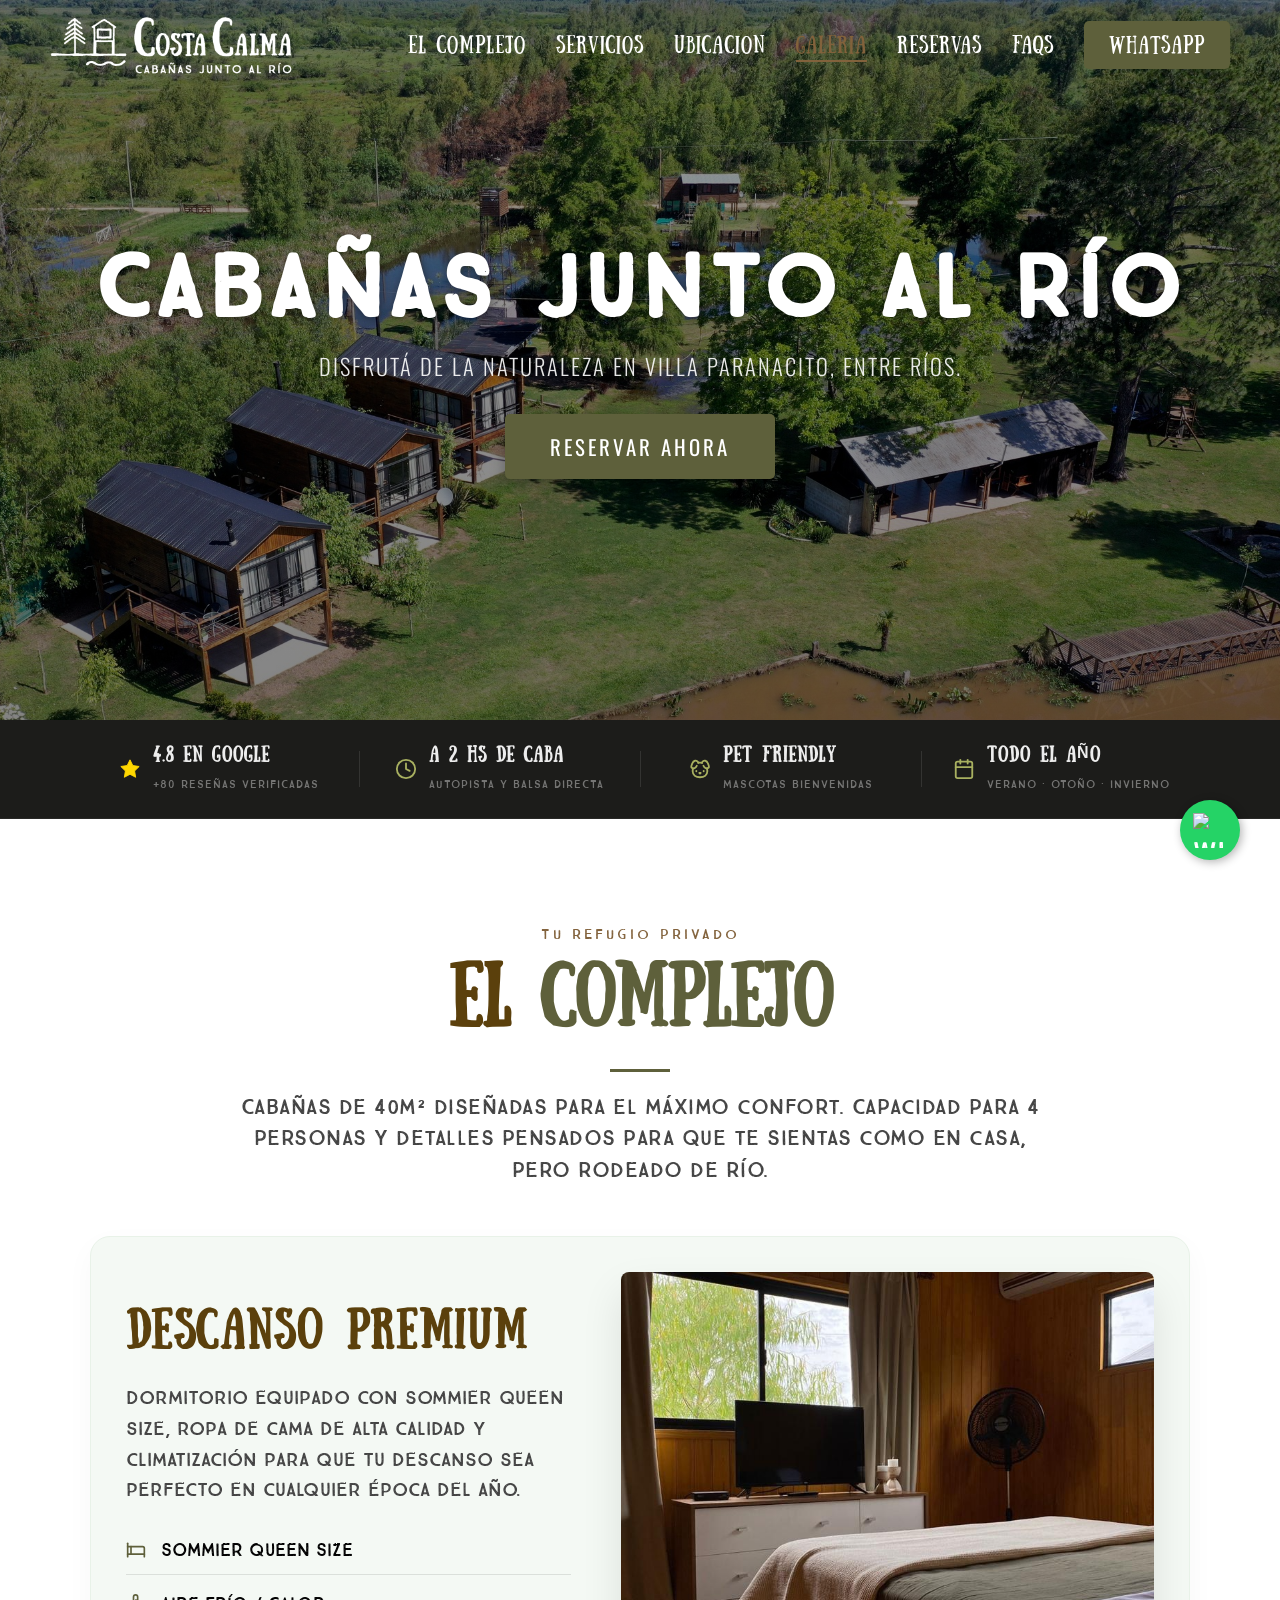
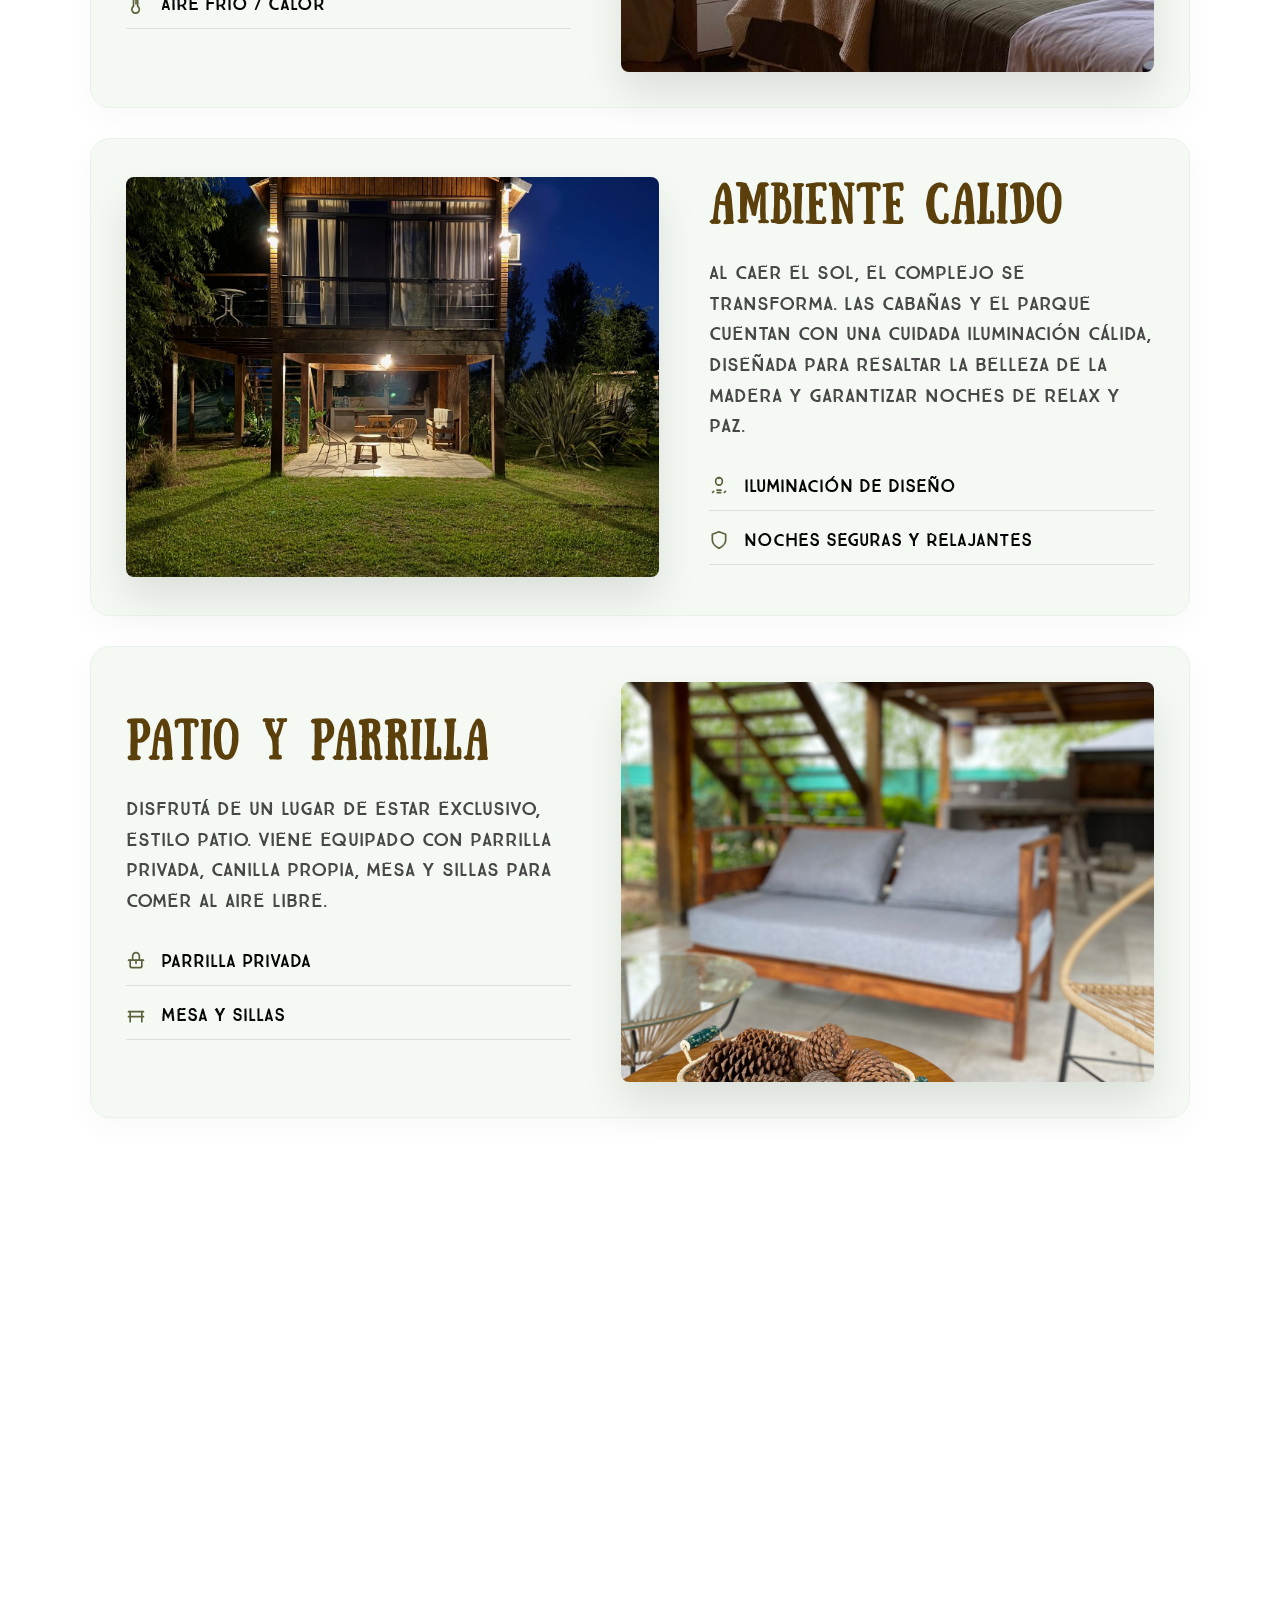
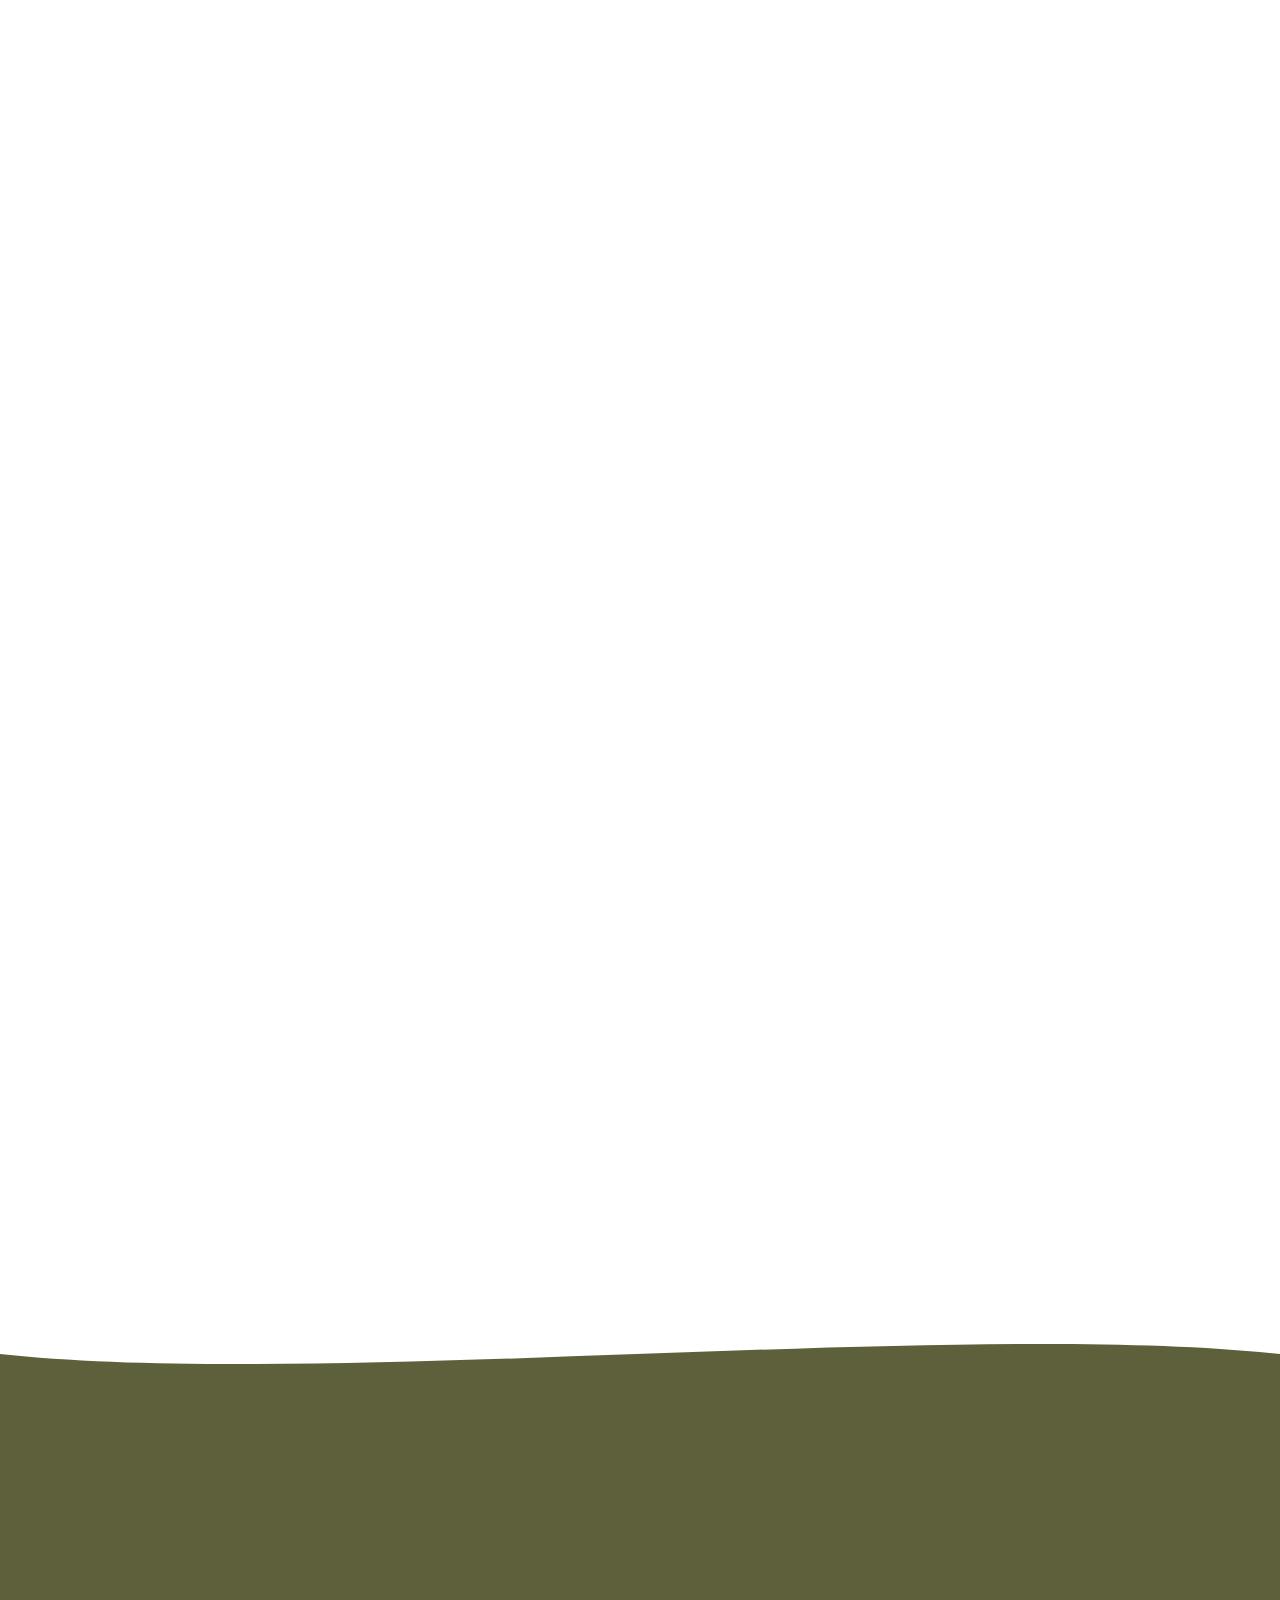
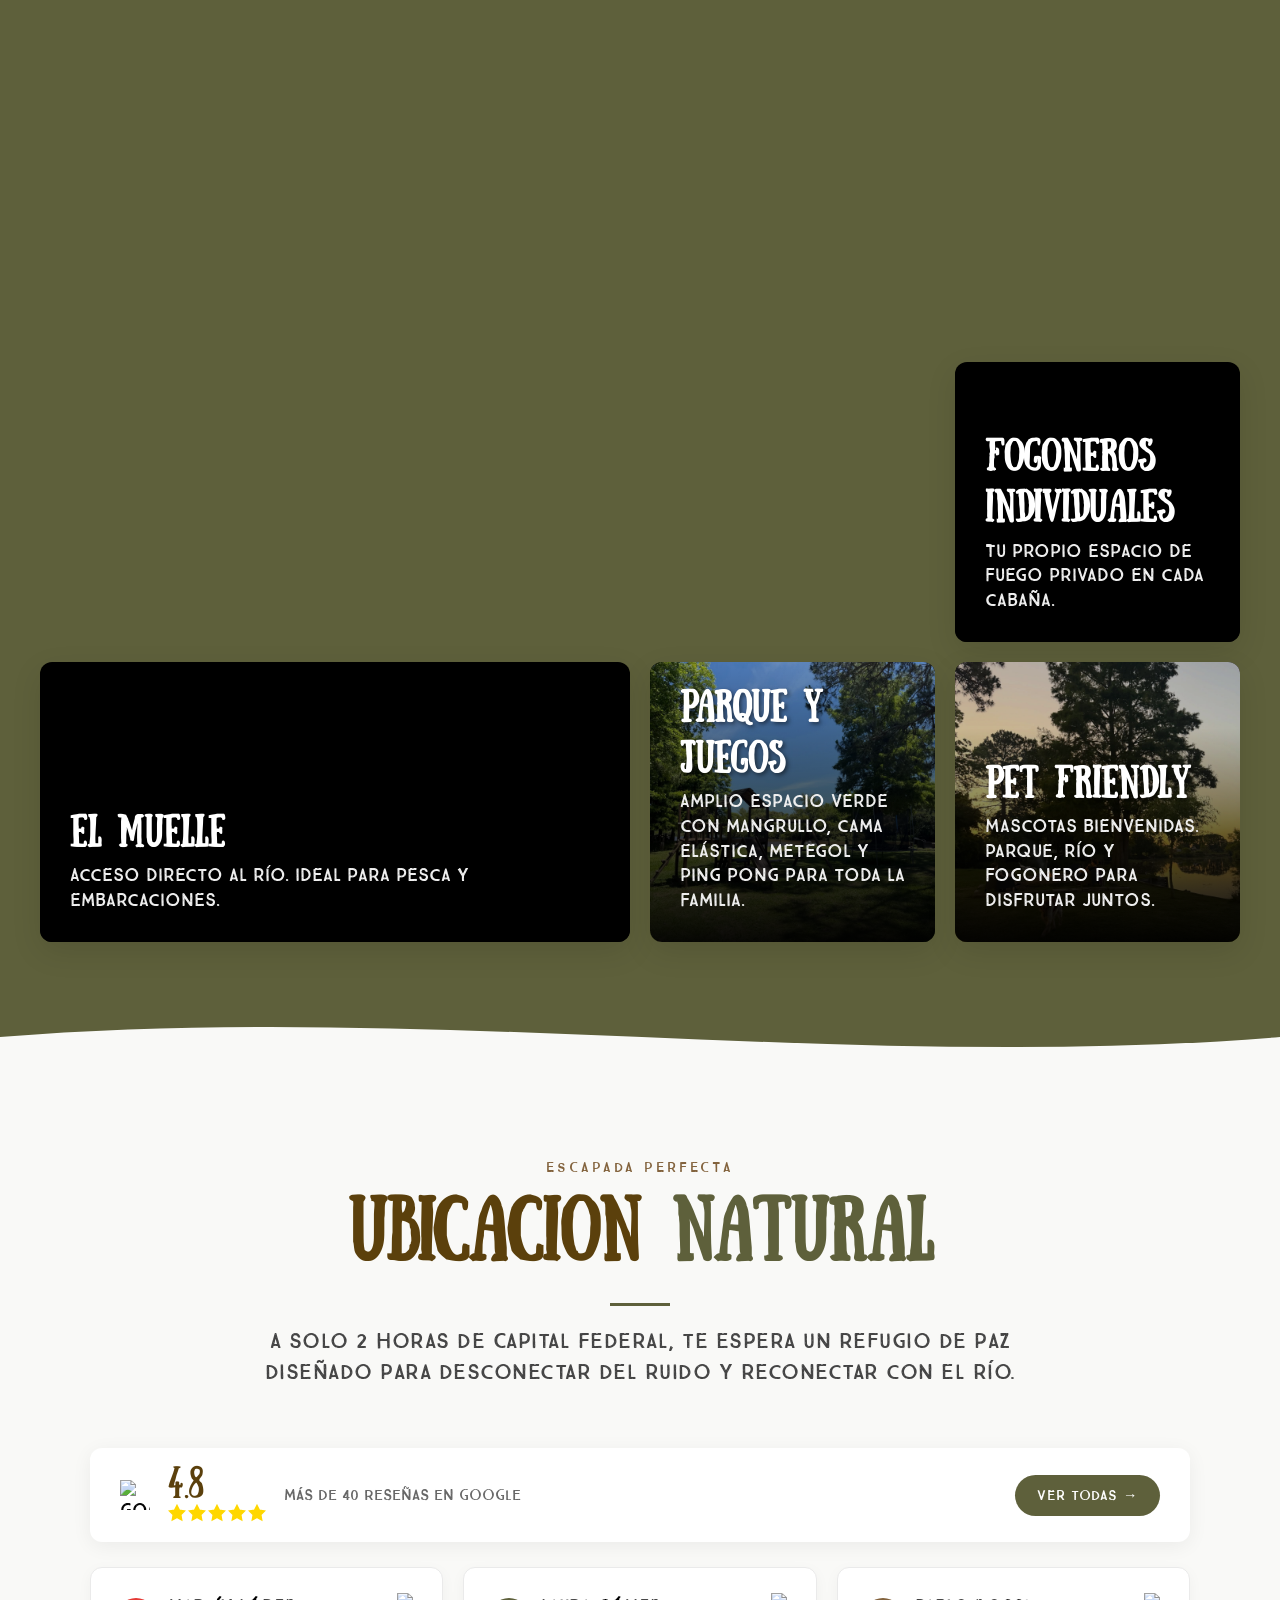
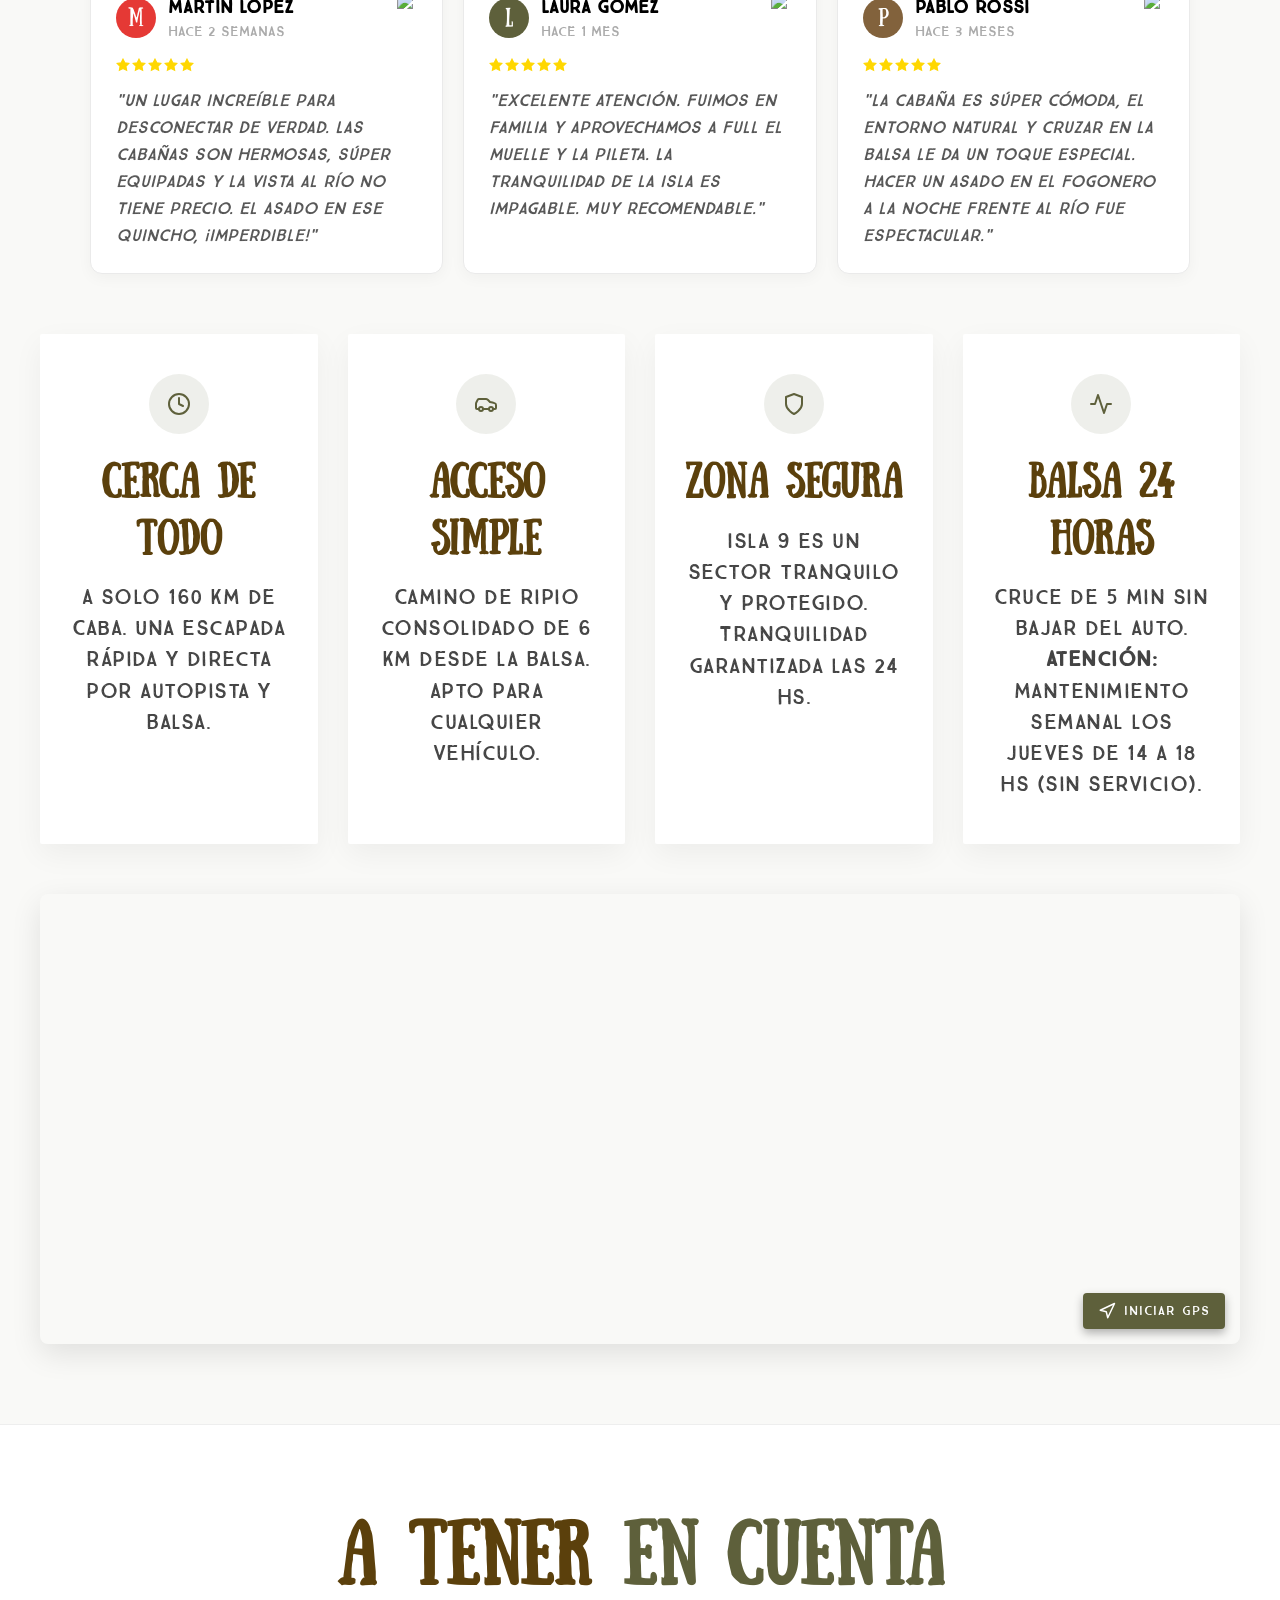
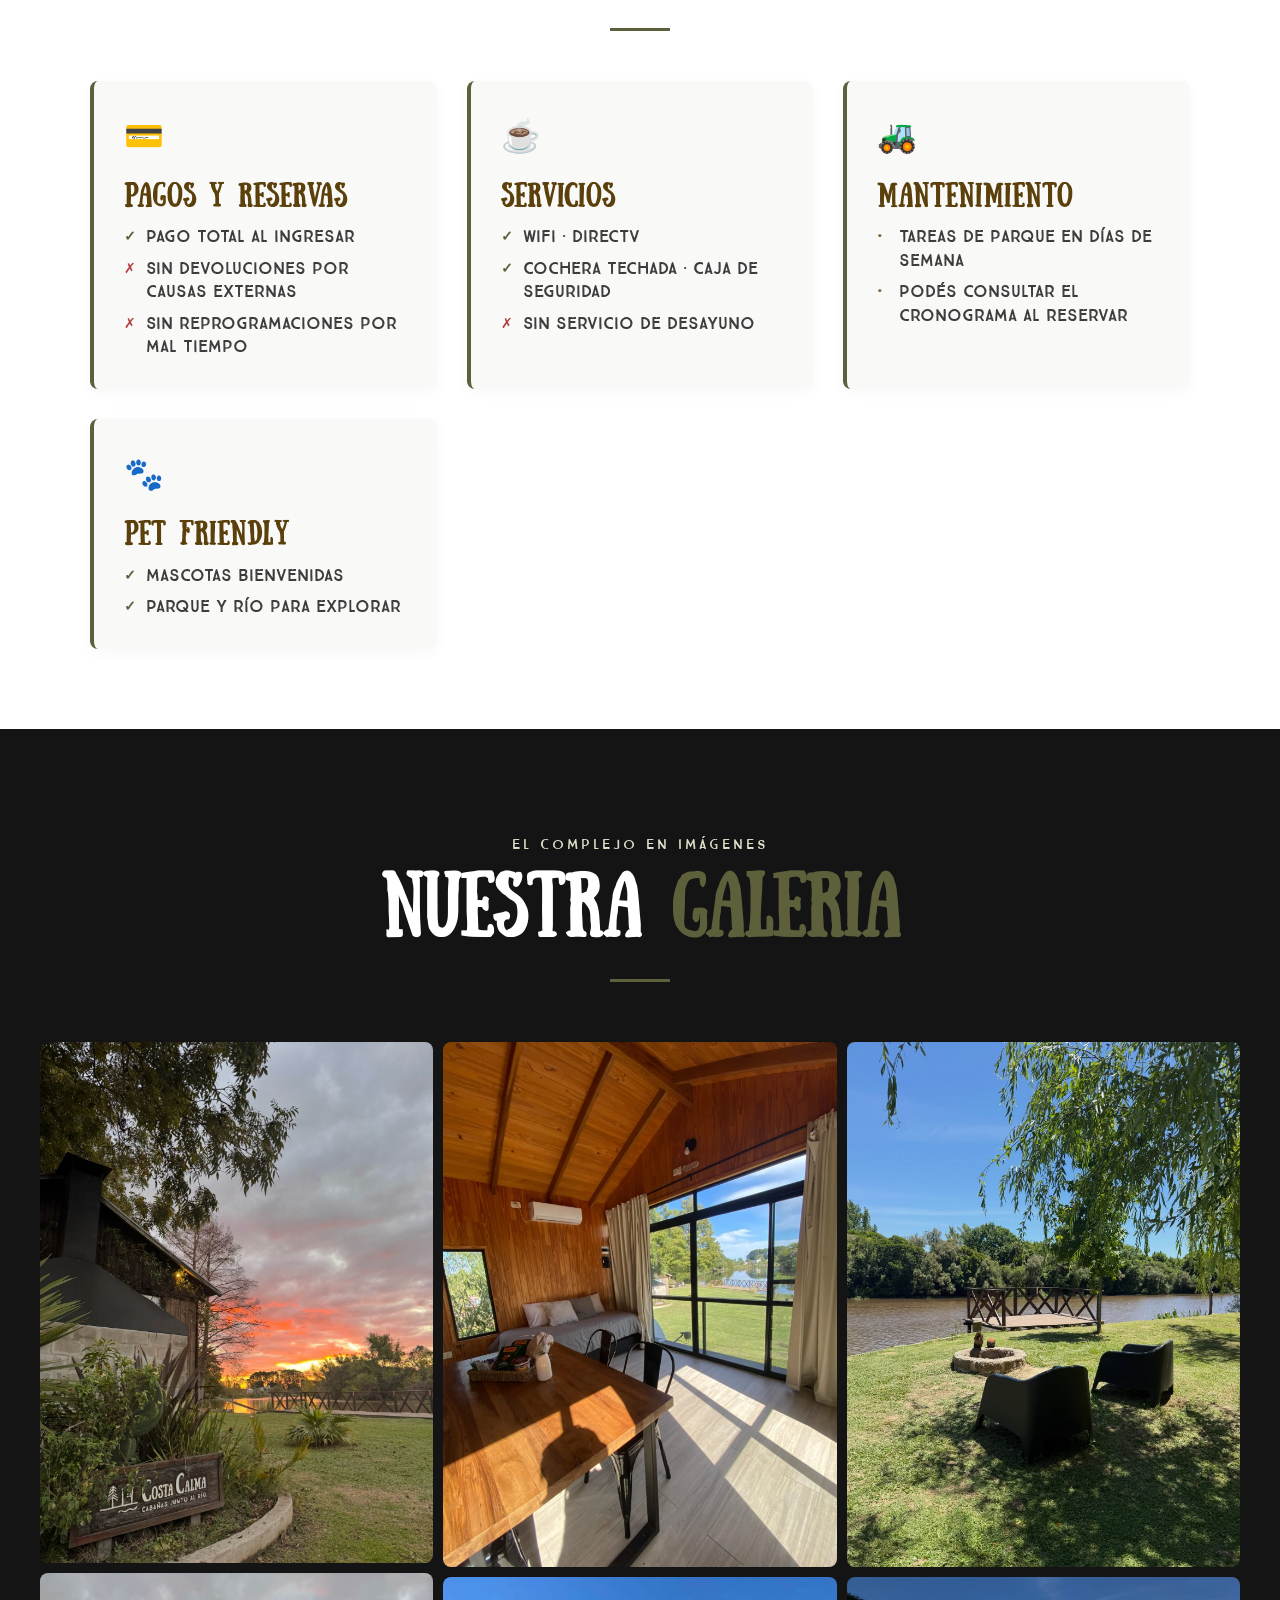
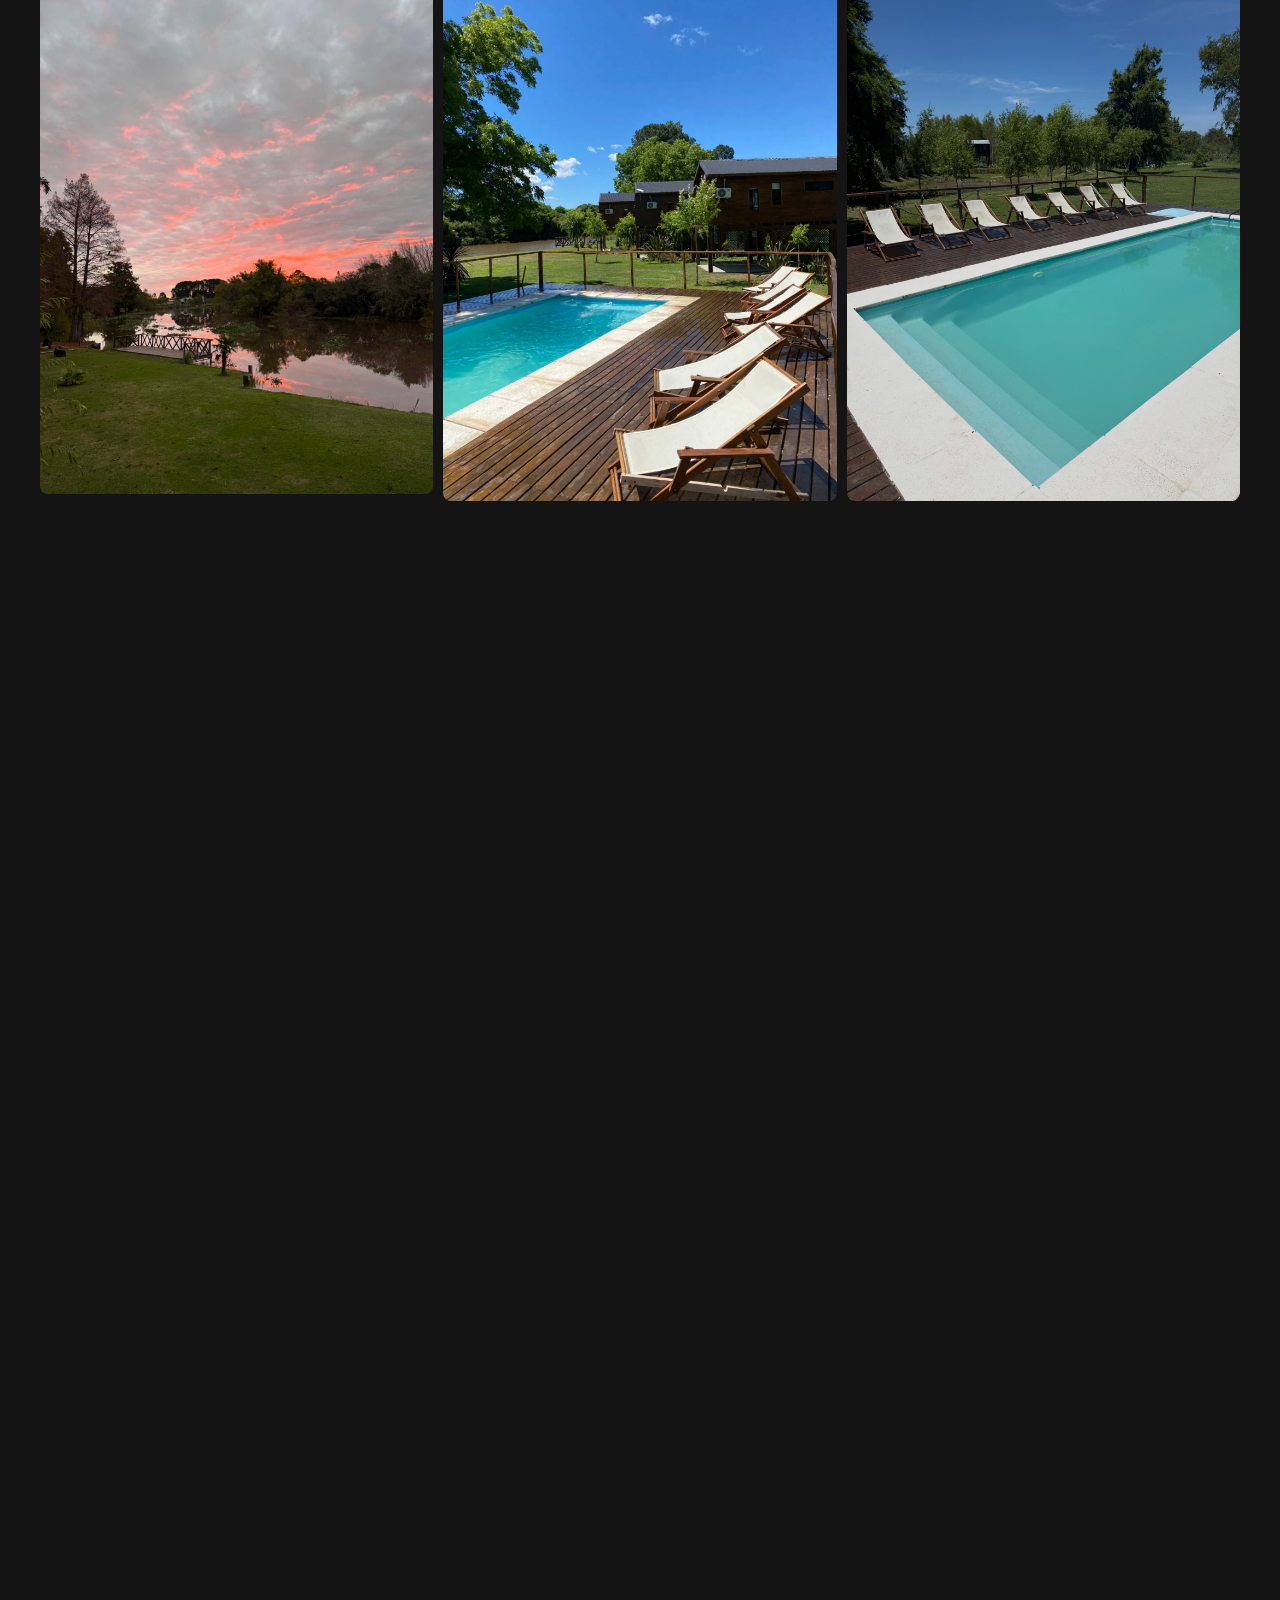
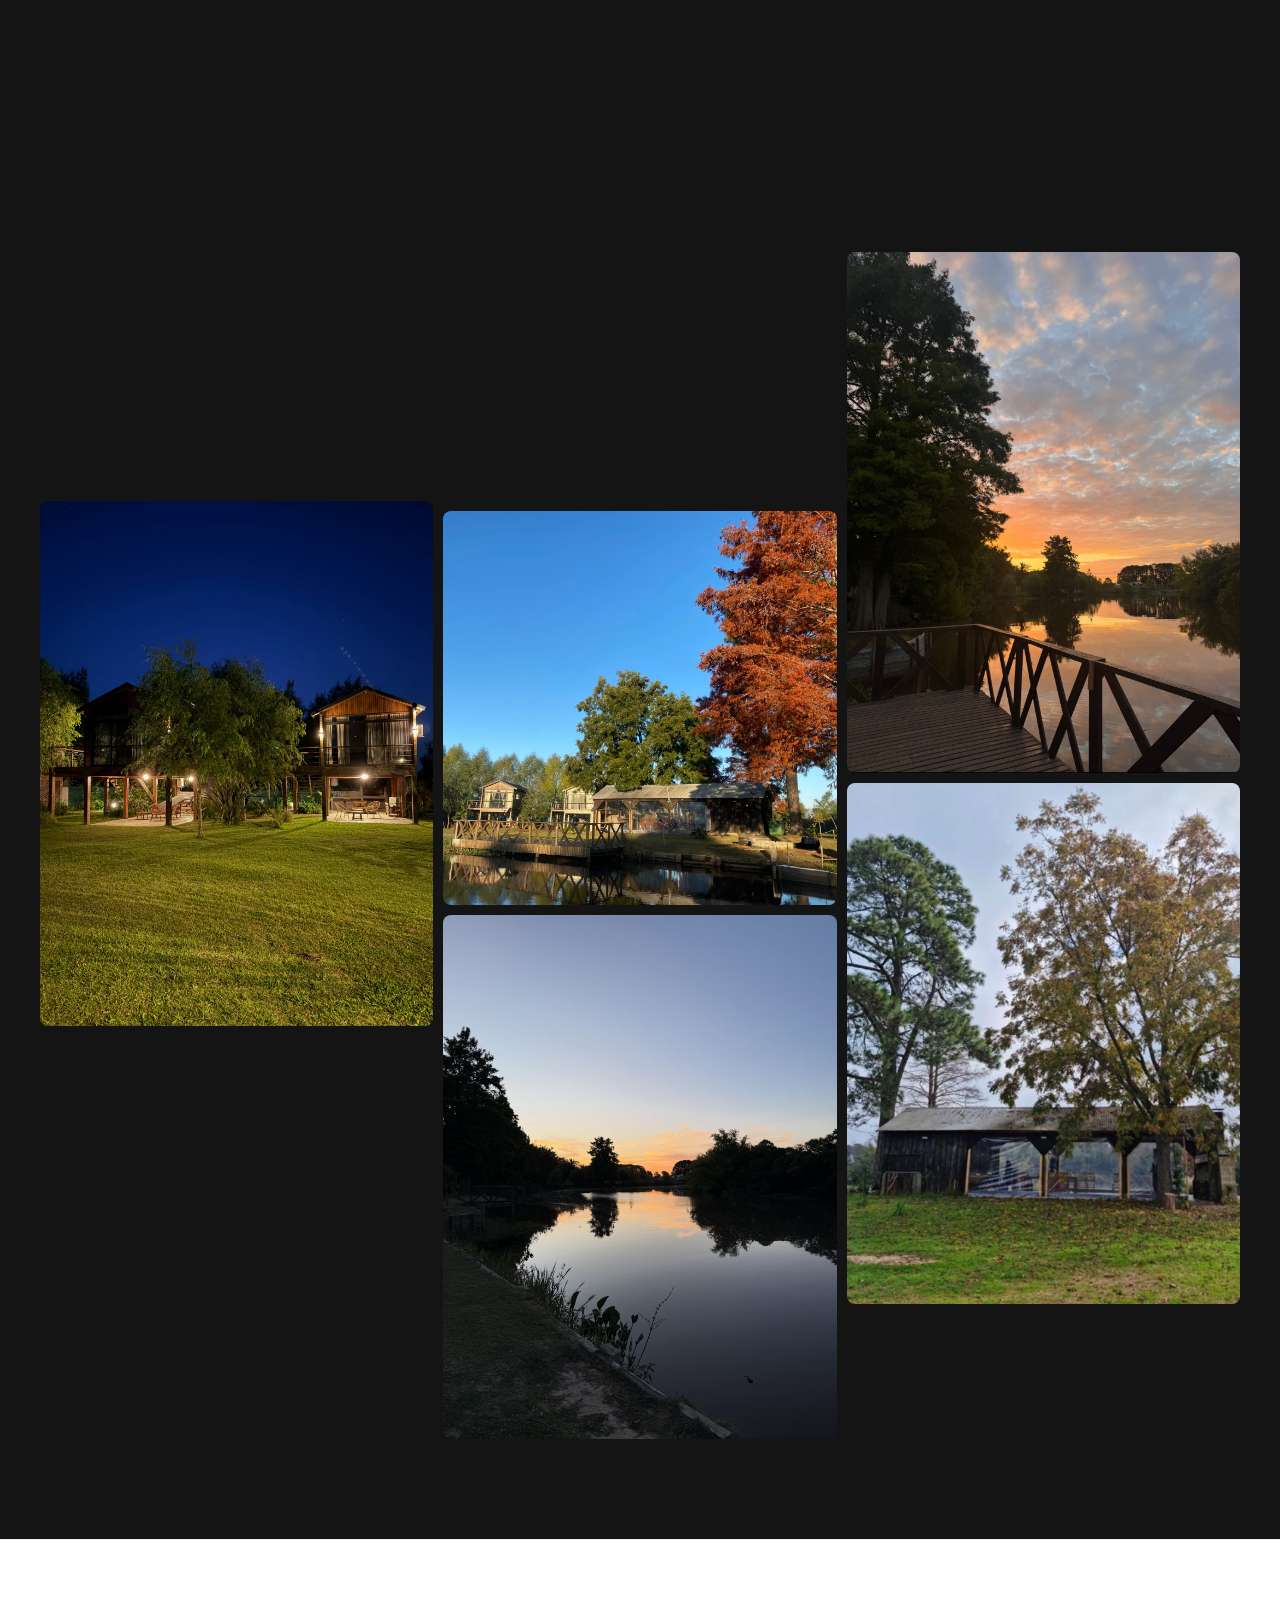
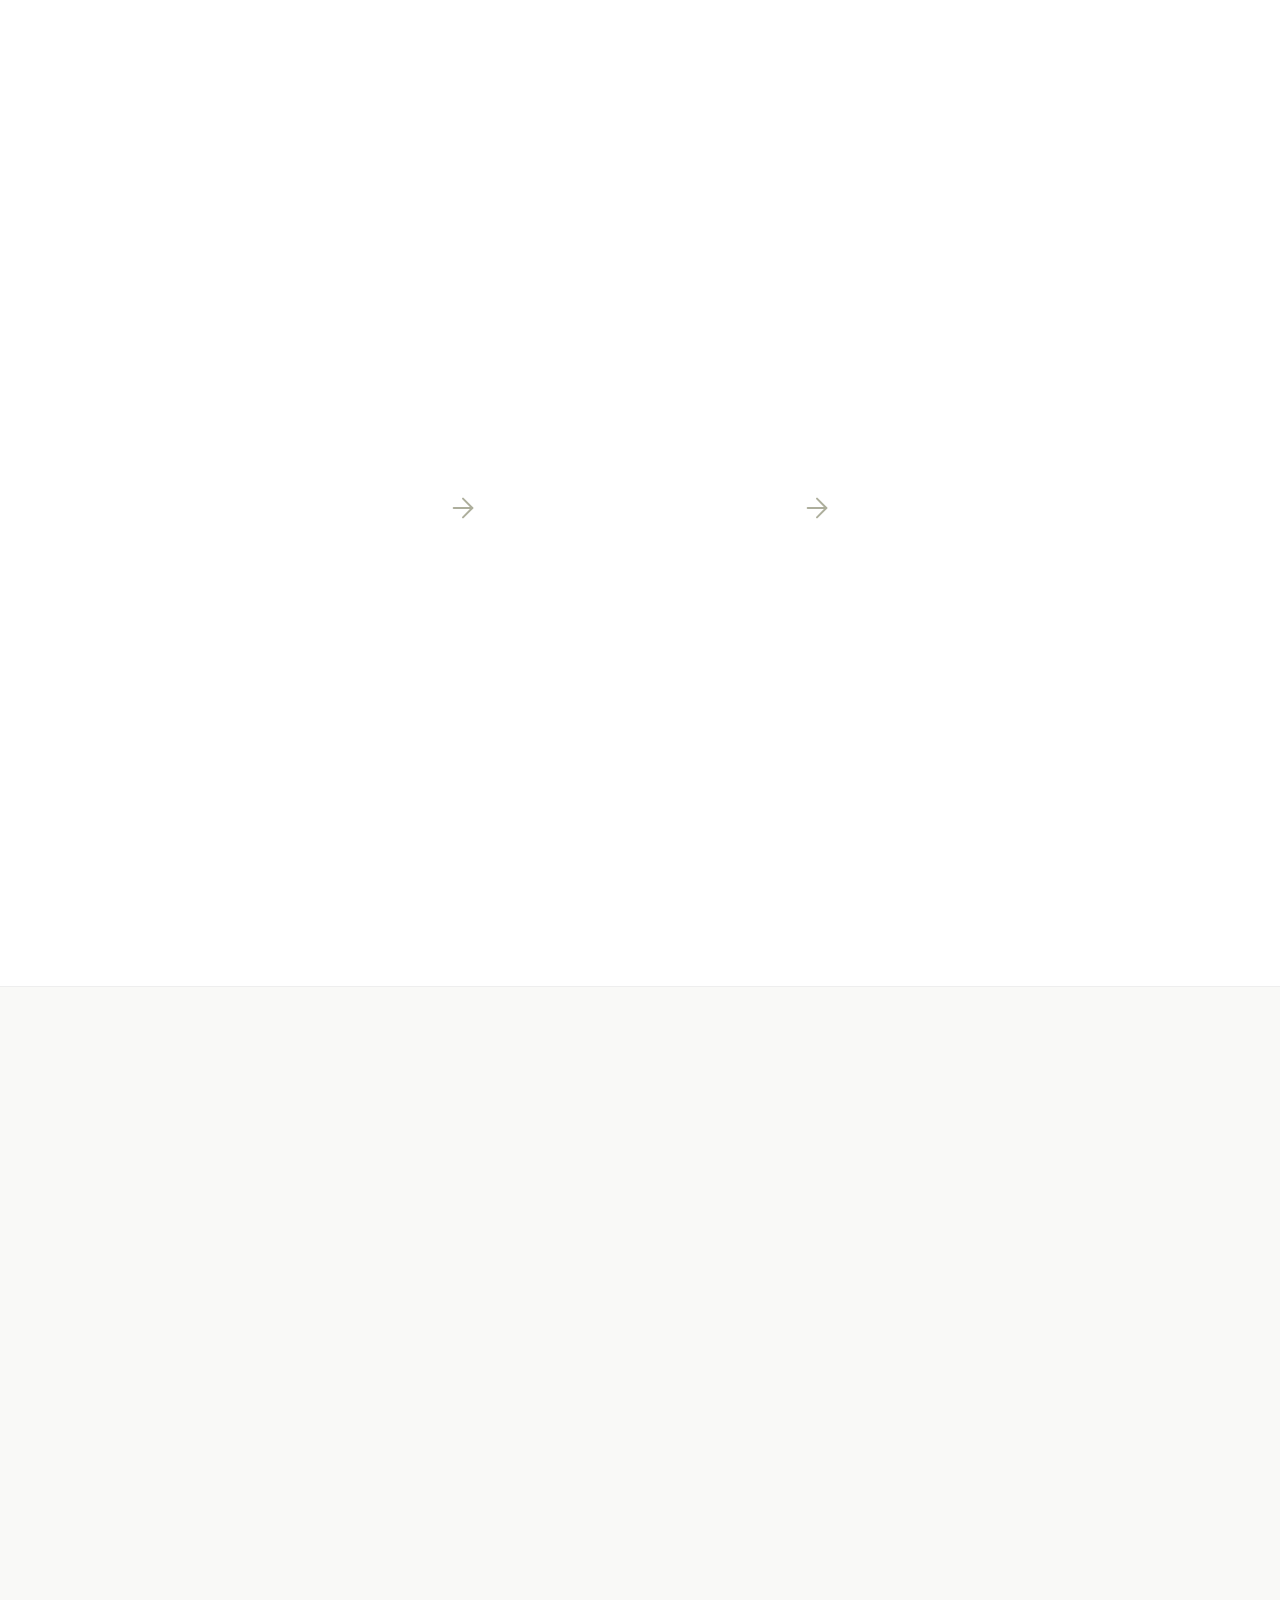
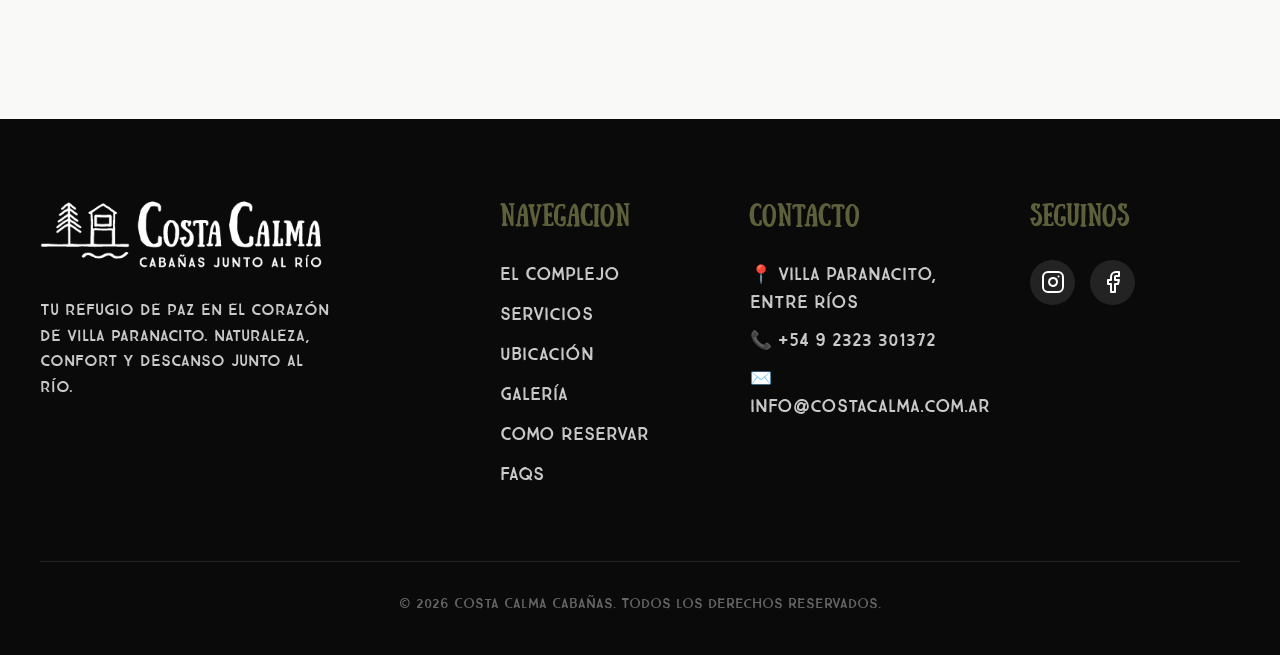
==== commit f6ebda2a: "quita acento de Navegacion en footer Co-Authored-By: Claude Sonnet 4.6 <noreply@anthropic.com>" ====
--- a/index.html
+++ b/index.html
@@ -807,7 +807,7 @@
                 </div>
 
                 <div class="footer-col">
-                    <h4>Navegación</h4>
+                    <h4>Navegacion</h4>
                     <ul>
                         <li><a href="#cabanas">El Complejo</a></li>
                         <li><a href="#servicios">Servicios</a></li>
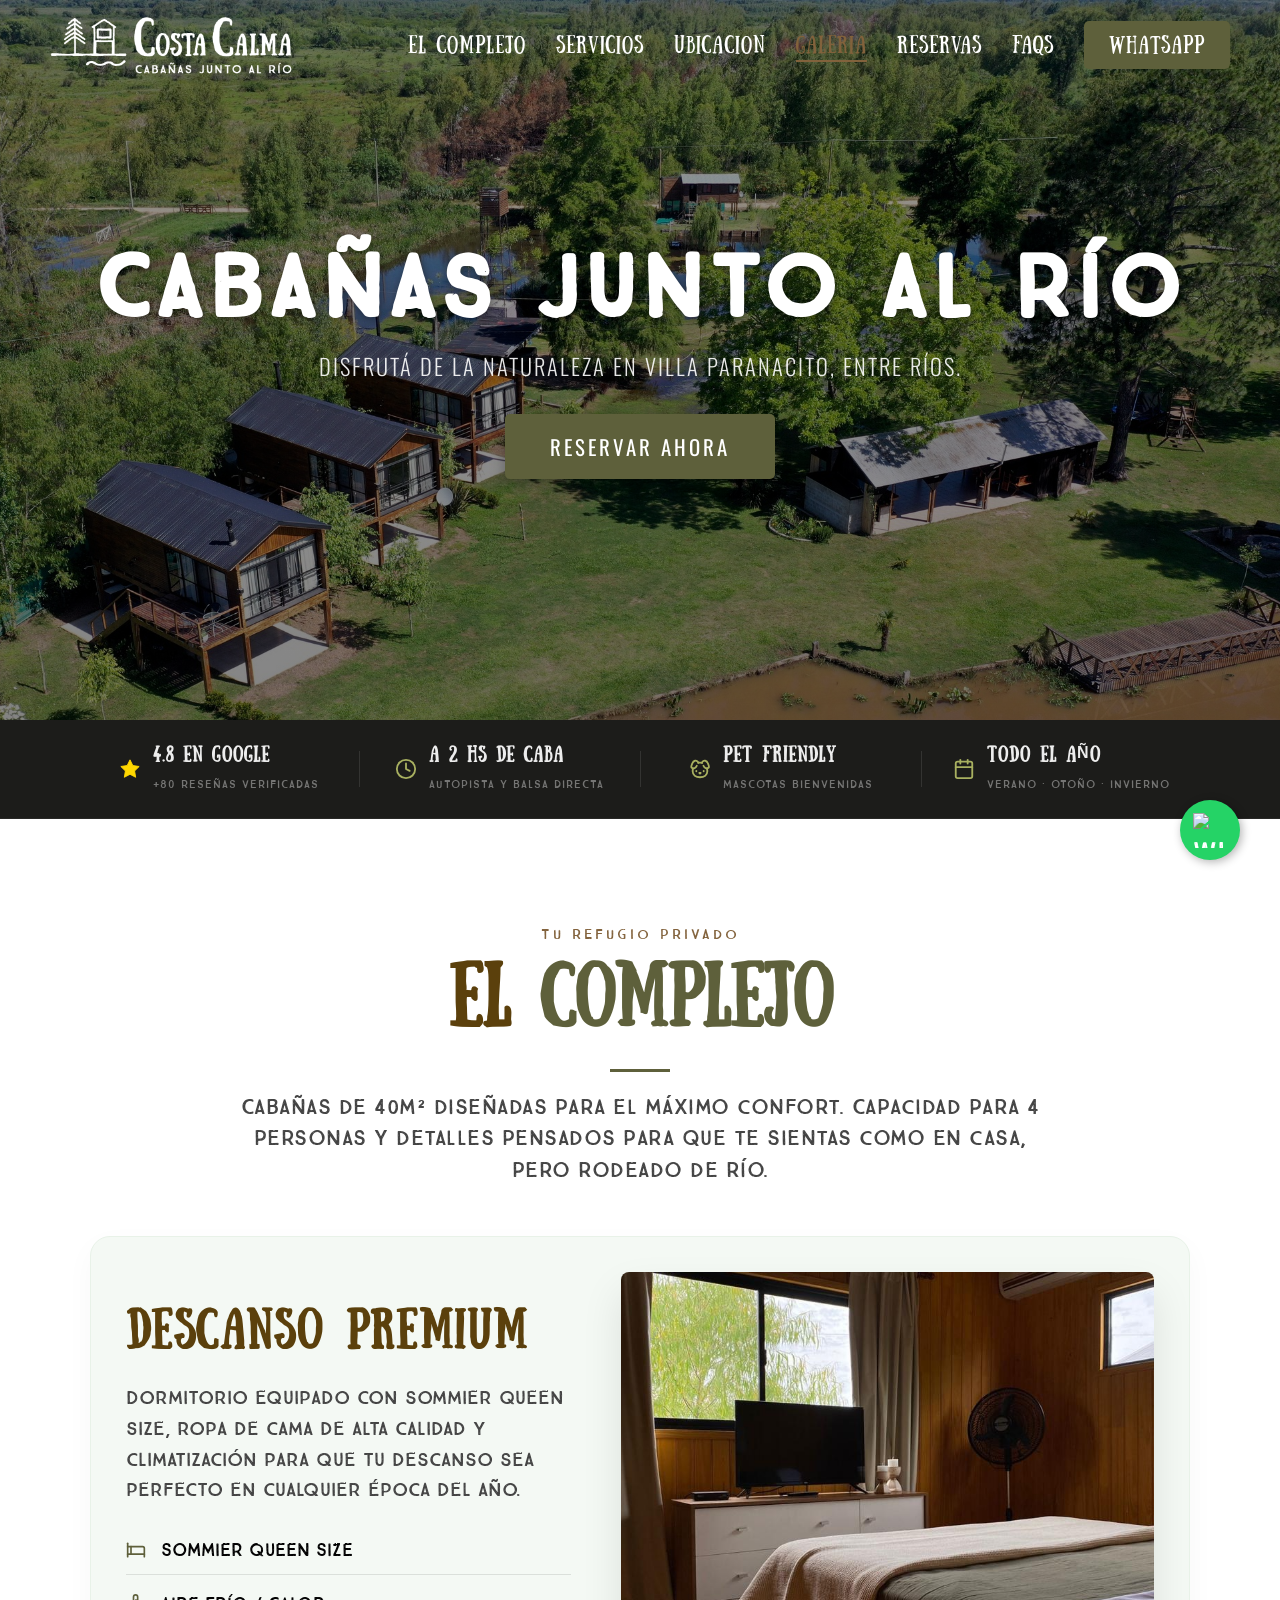
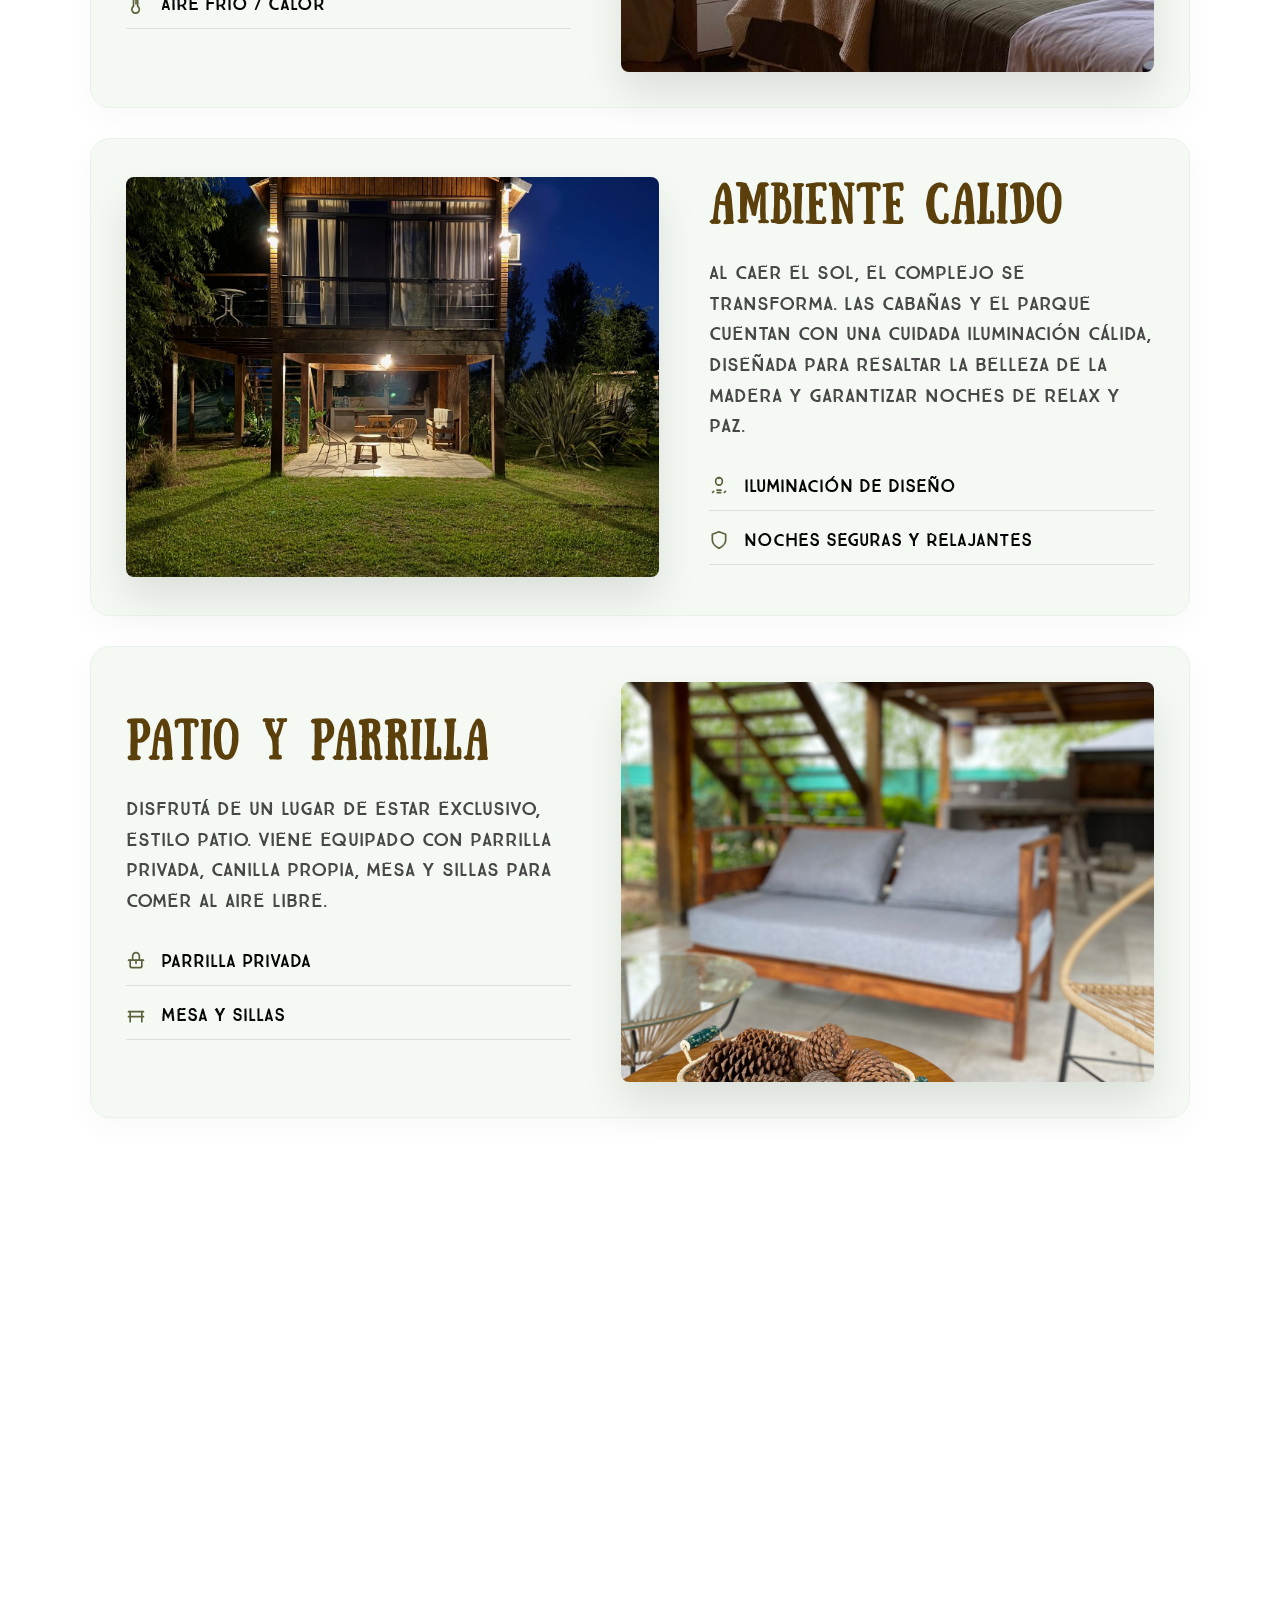
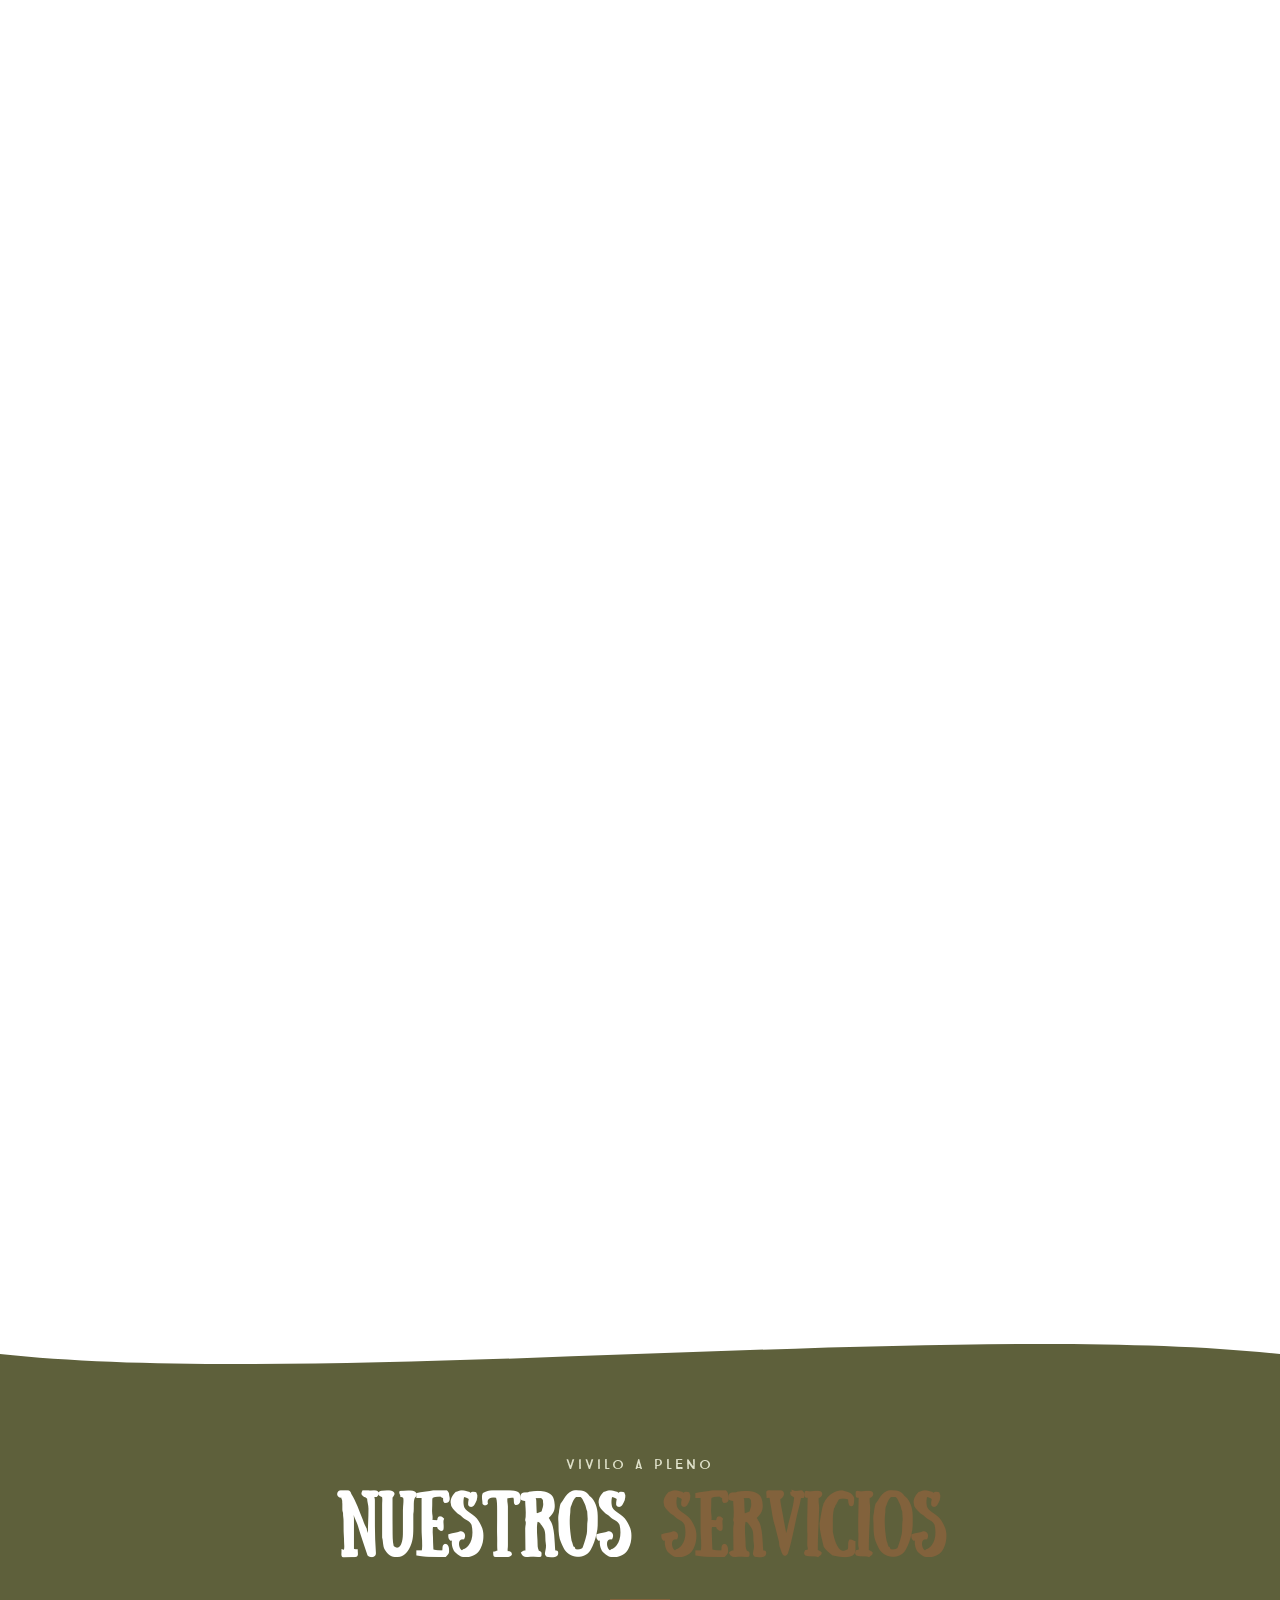
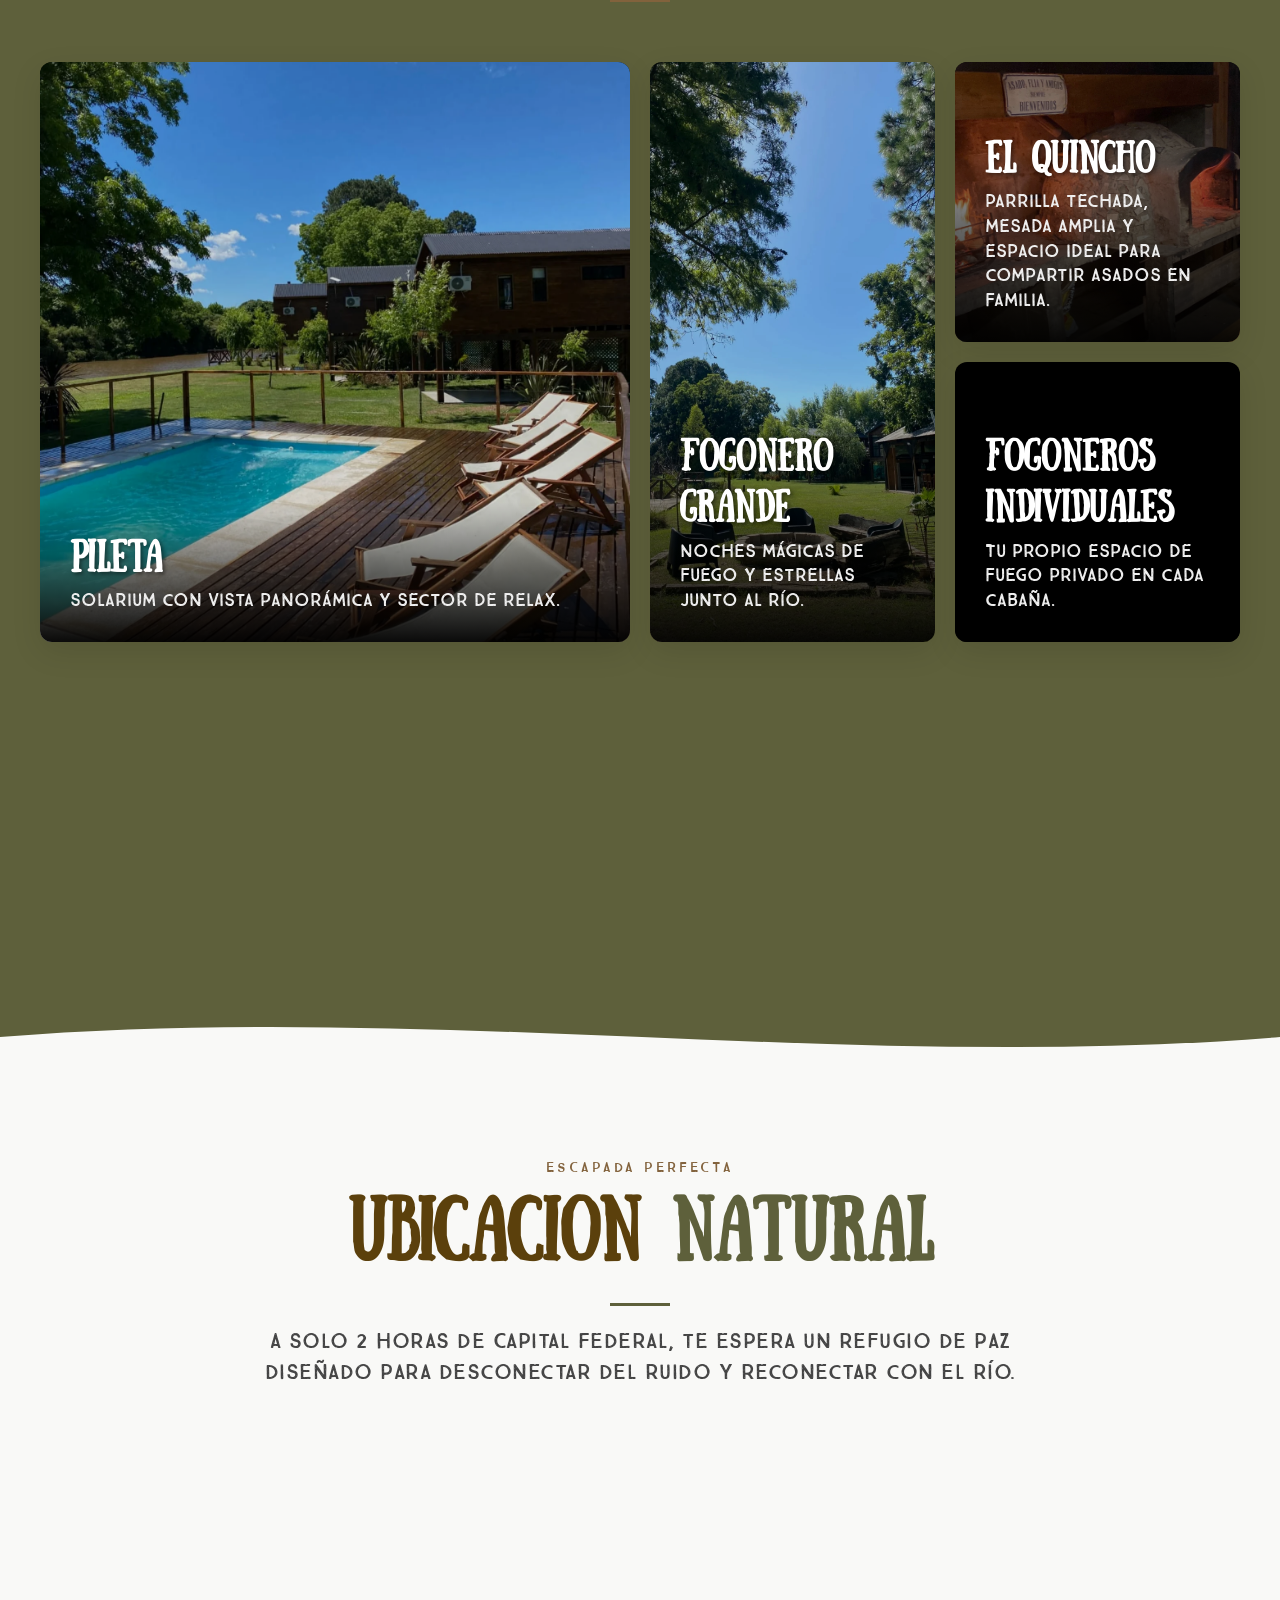
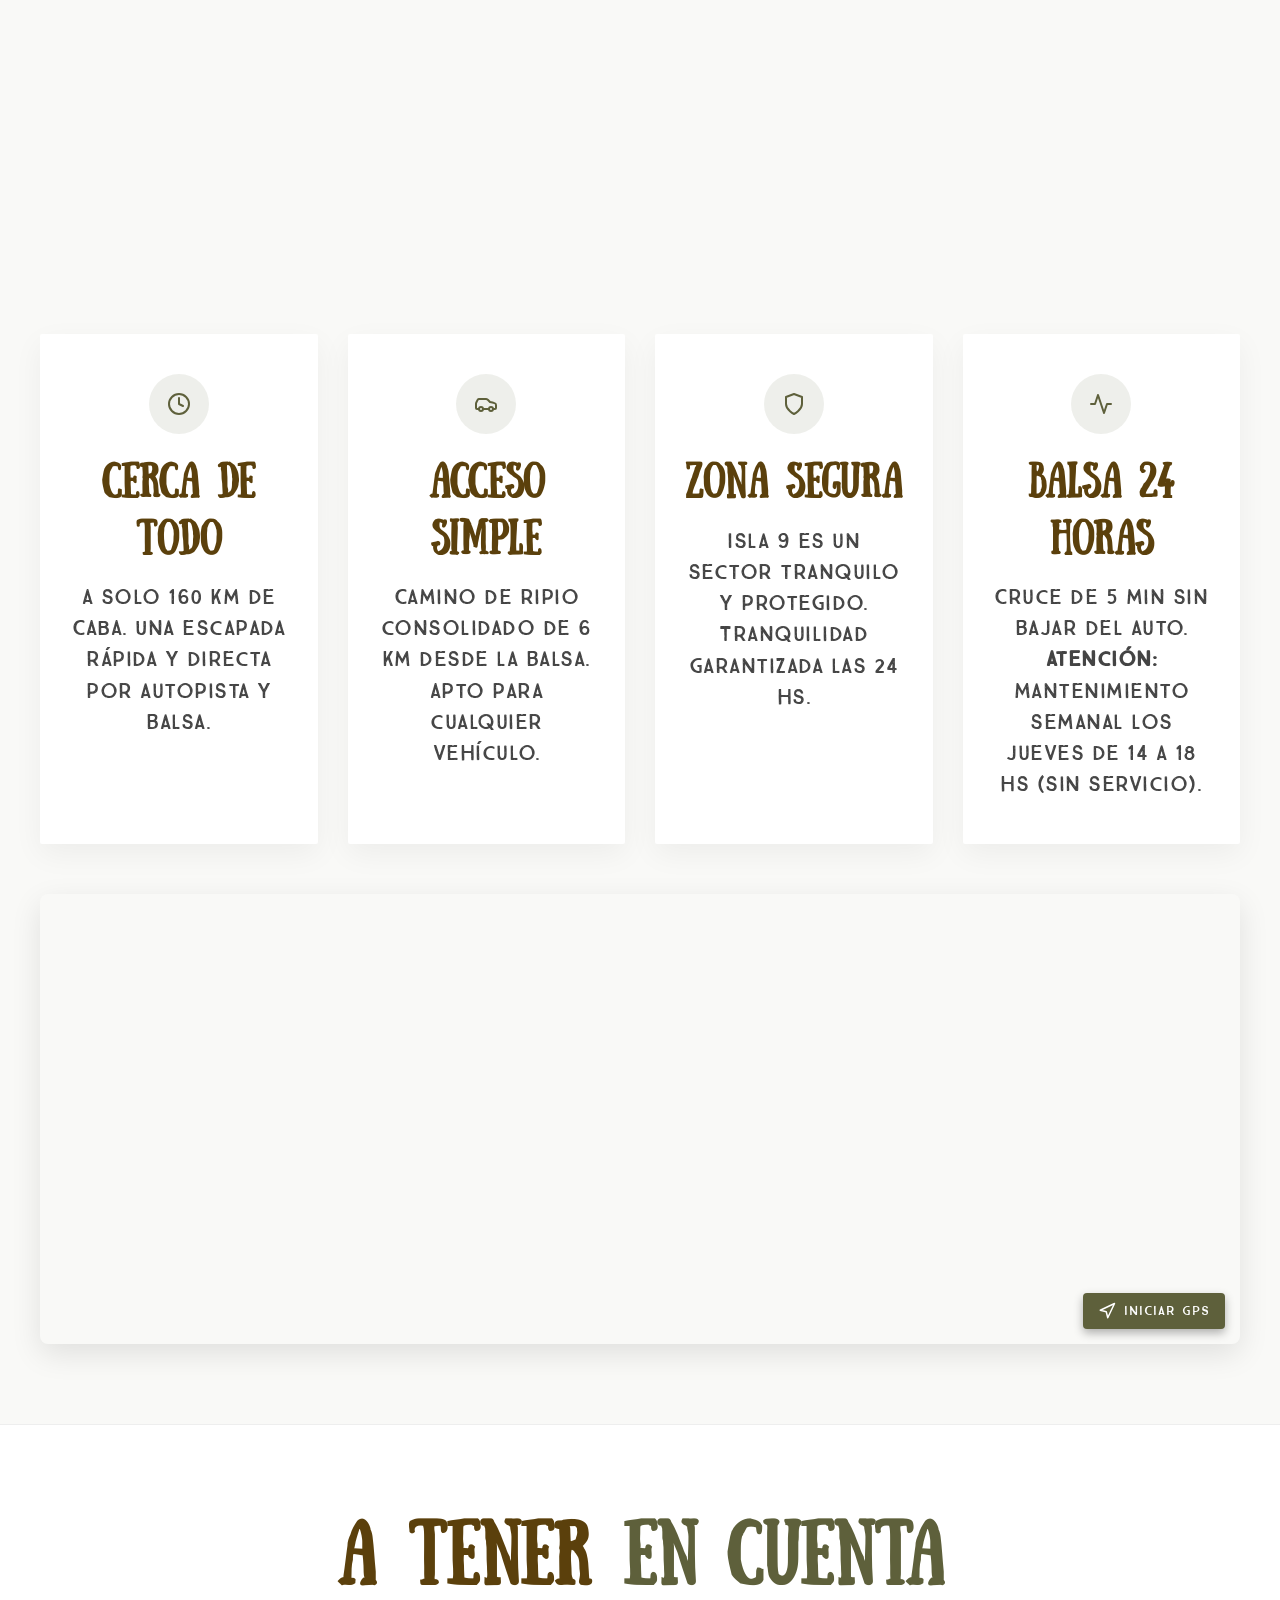
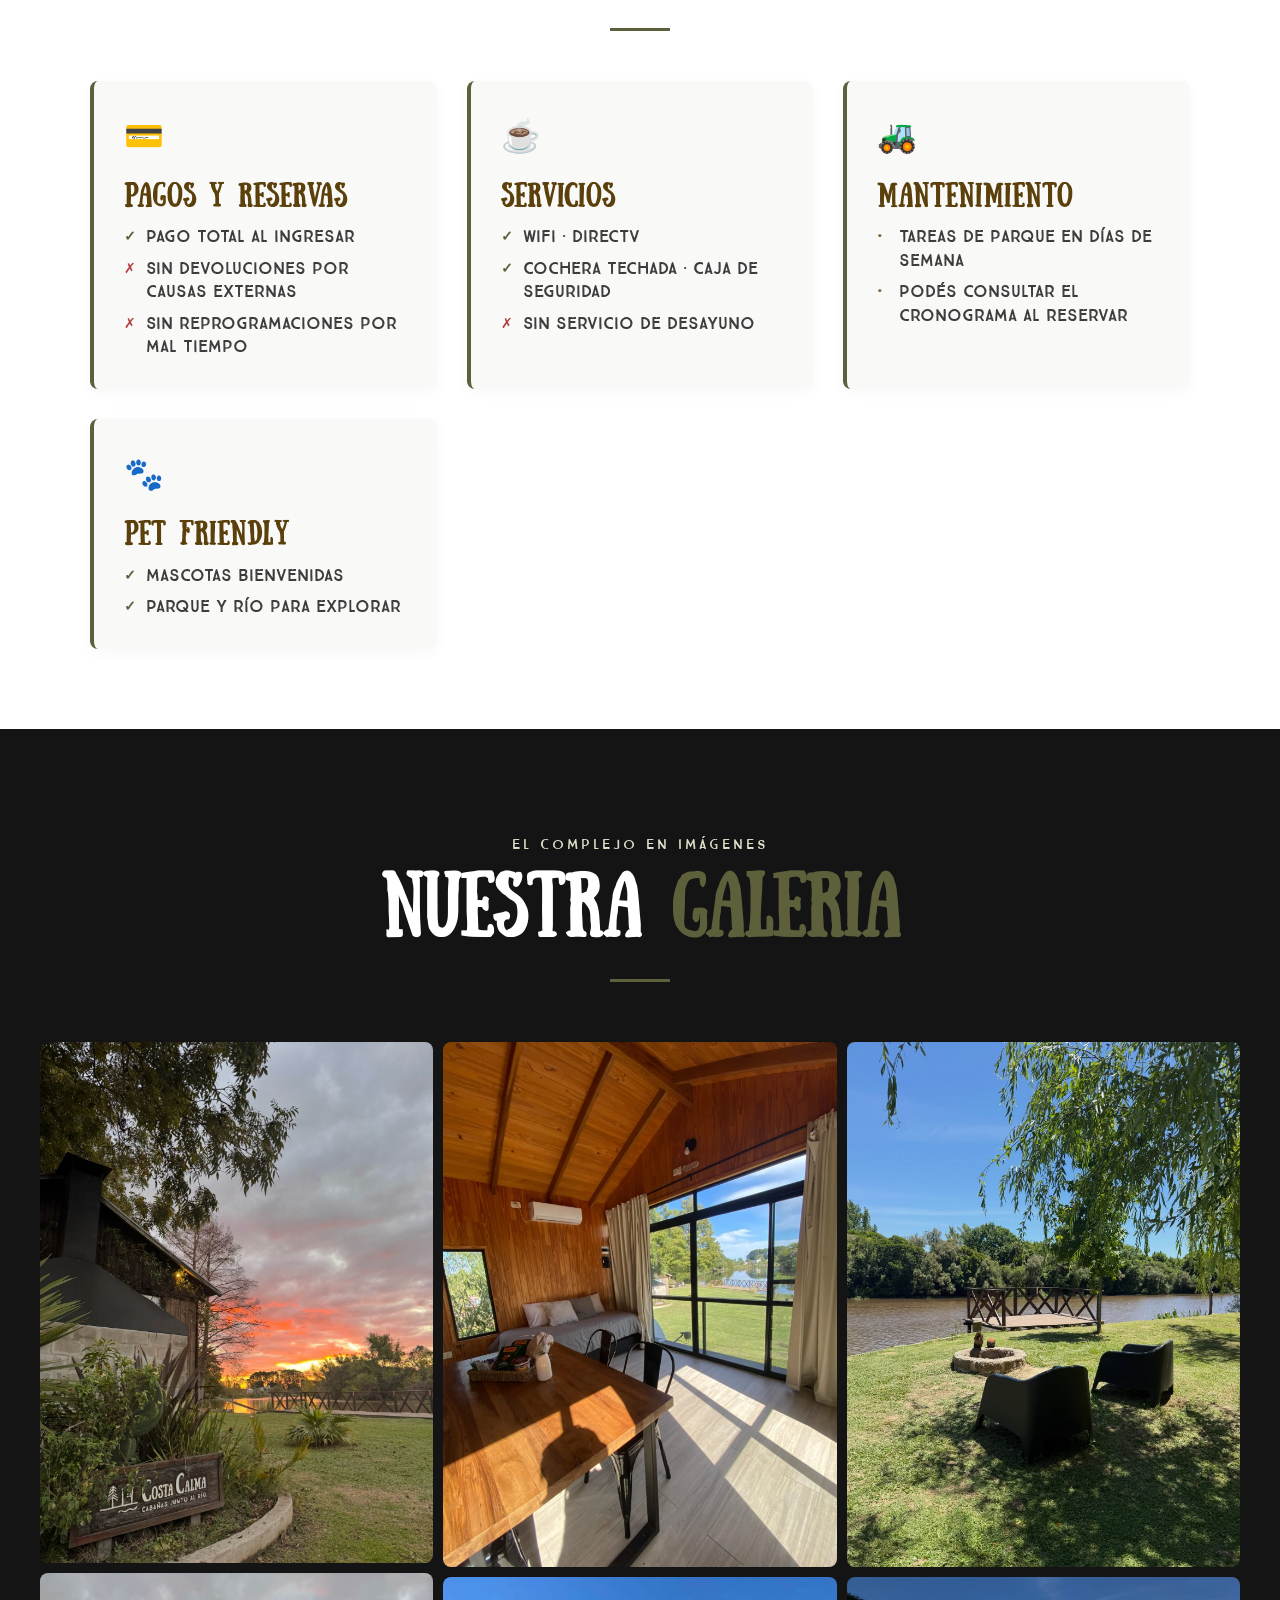
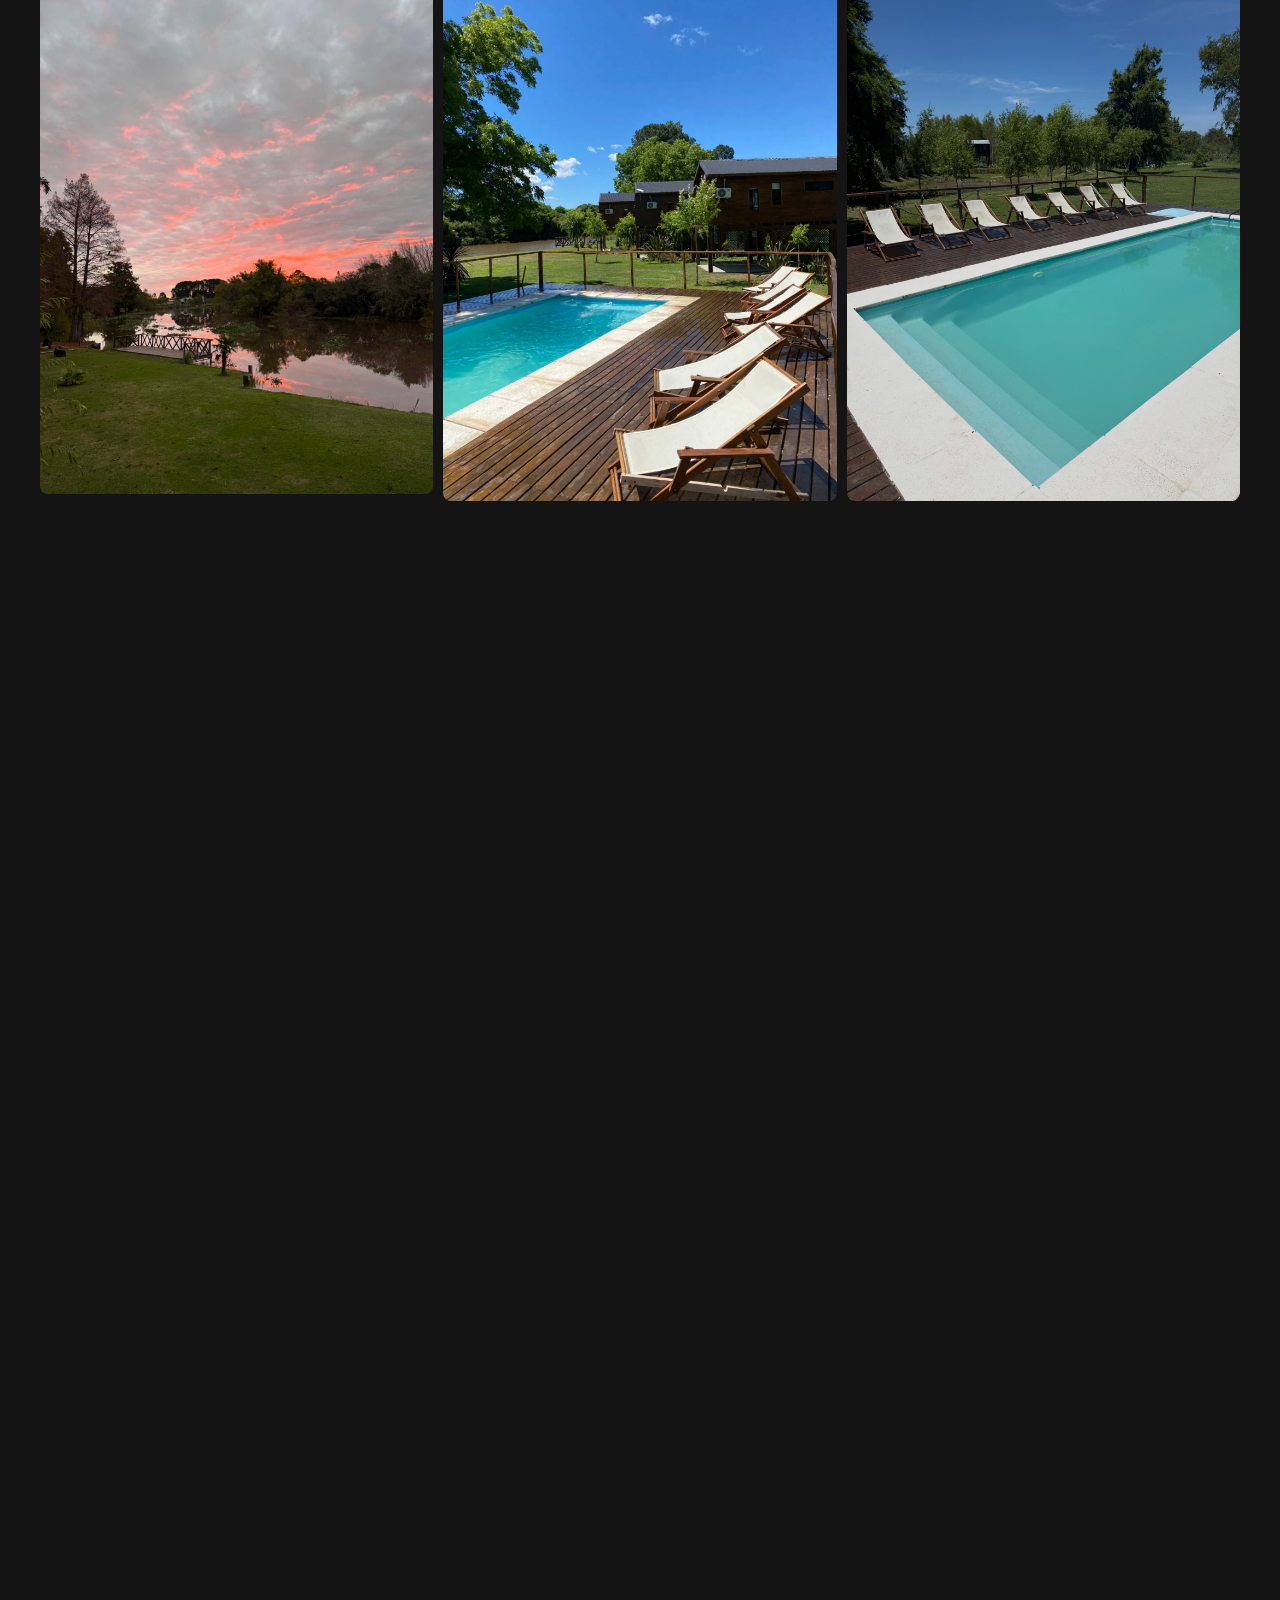
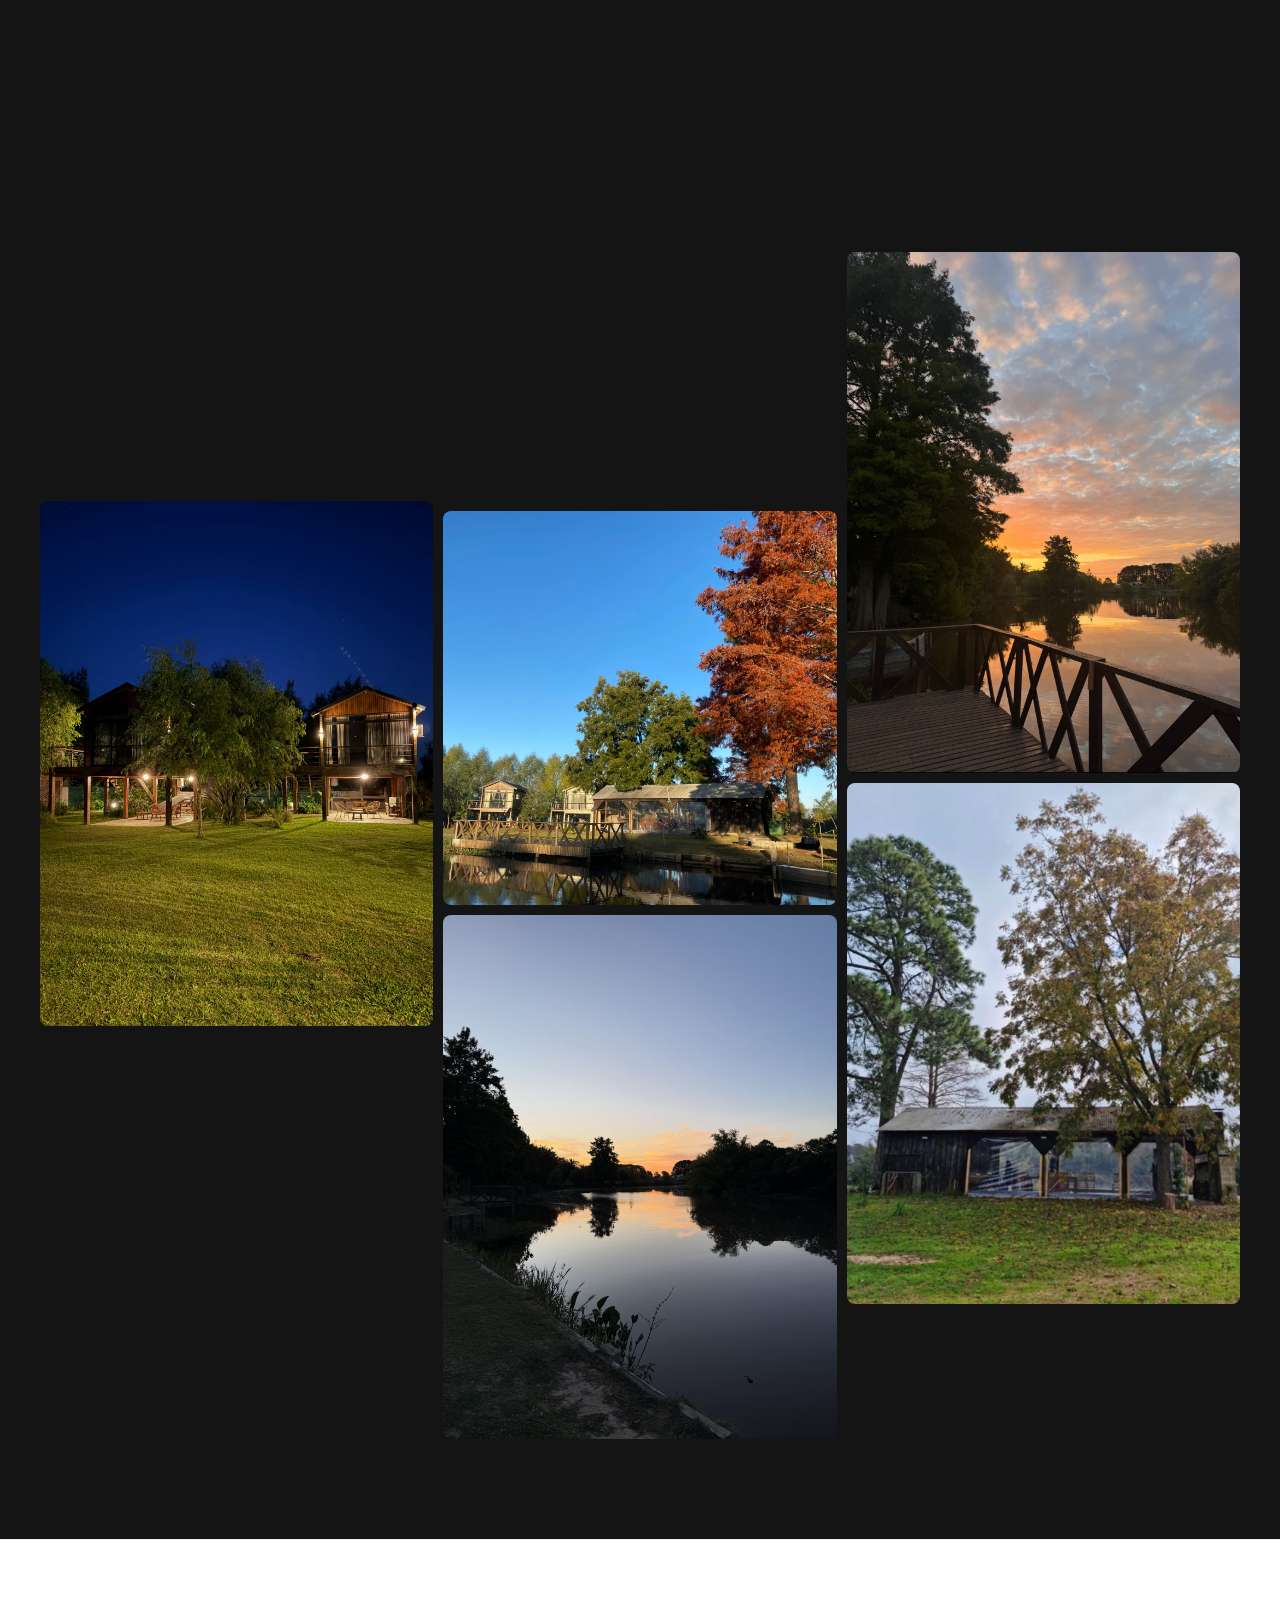
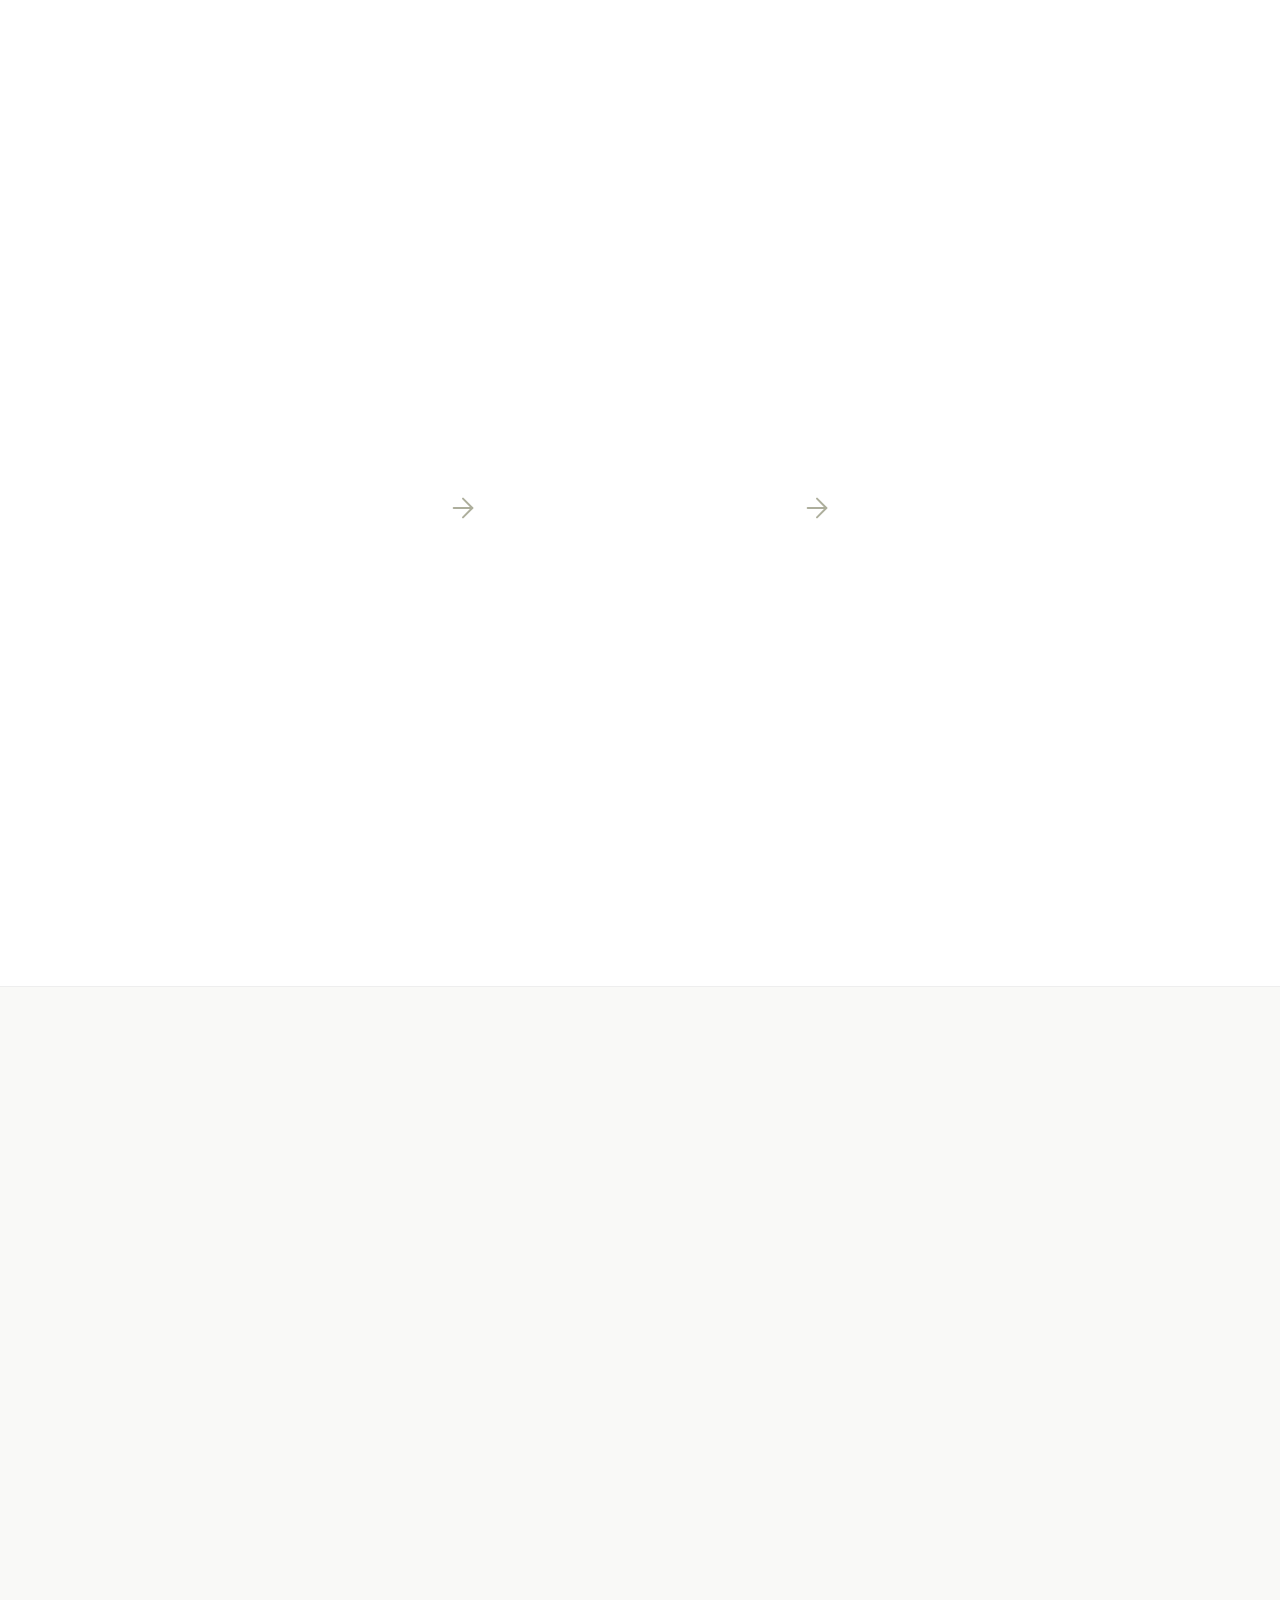
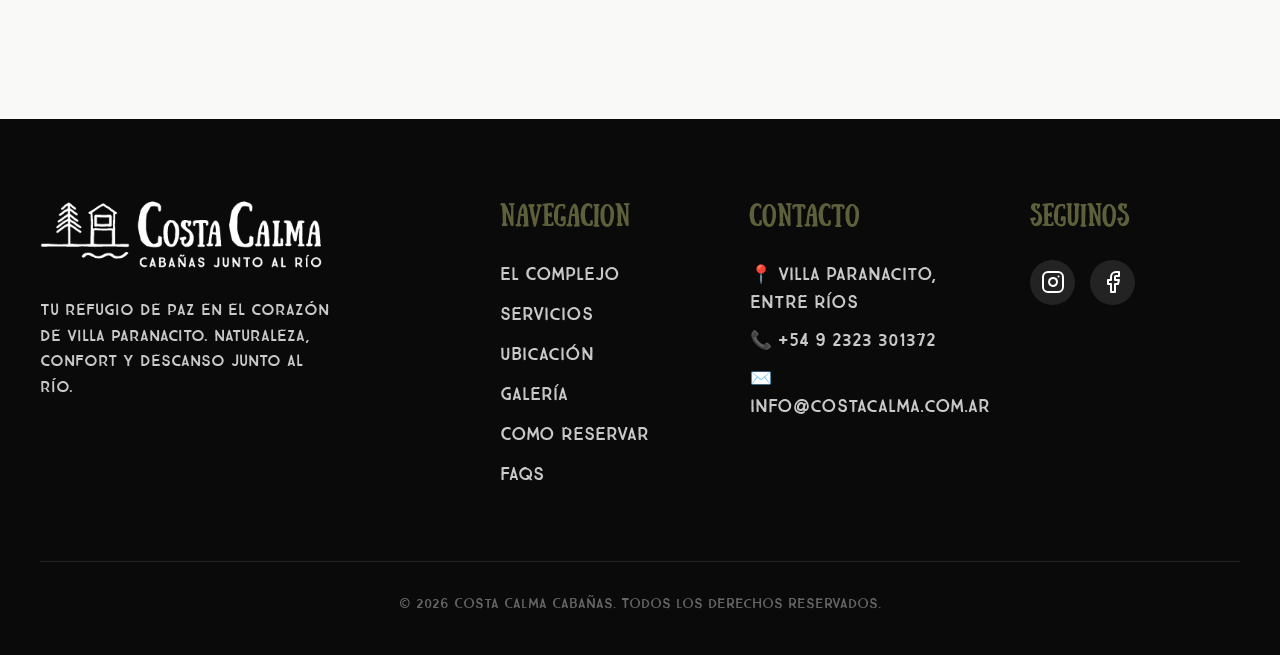
==== commit 9b908df9: "saca Pet Friendly del bento servicios Co-Authored-By: Claude Sonnet 4.6 <noreply@anthropic.com>" ====
--- a/index.html
+++ b/index.html
@@ -338,13 +338,6 @@
                     </div>
                 </div>
 
-                <div class="bento-item reveal">
-                    <img src="assets/images_instagram/SnapInsta.to_626803071_17998799162856068_1382804530979272533_n.jpg" alt="Pet Friendly" class="bento-media" loading="lazy">
-                    <div class="bento-overlay">
-                        <h3>PET FRIENDLY</h3>
-                        <p>Mascotas bienvenidas. Parque, río y fogonero para disfrutar juntos.</p>
-                    </div>
-                </div>
 
             </div>
         </div>
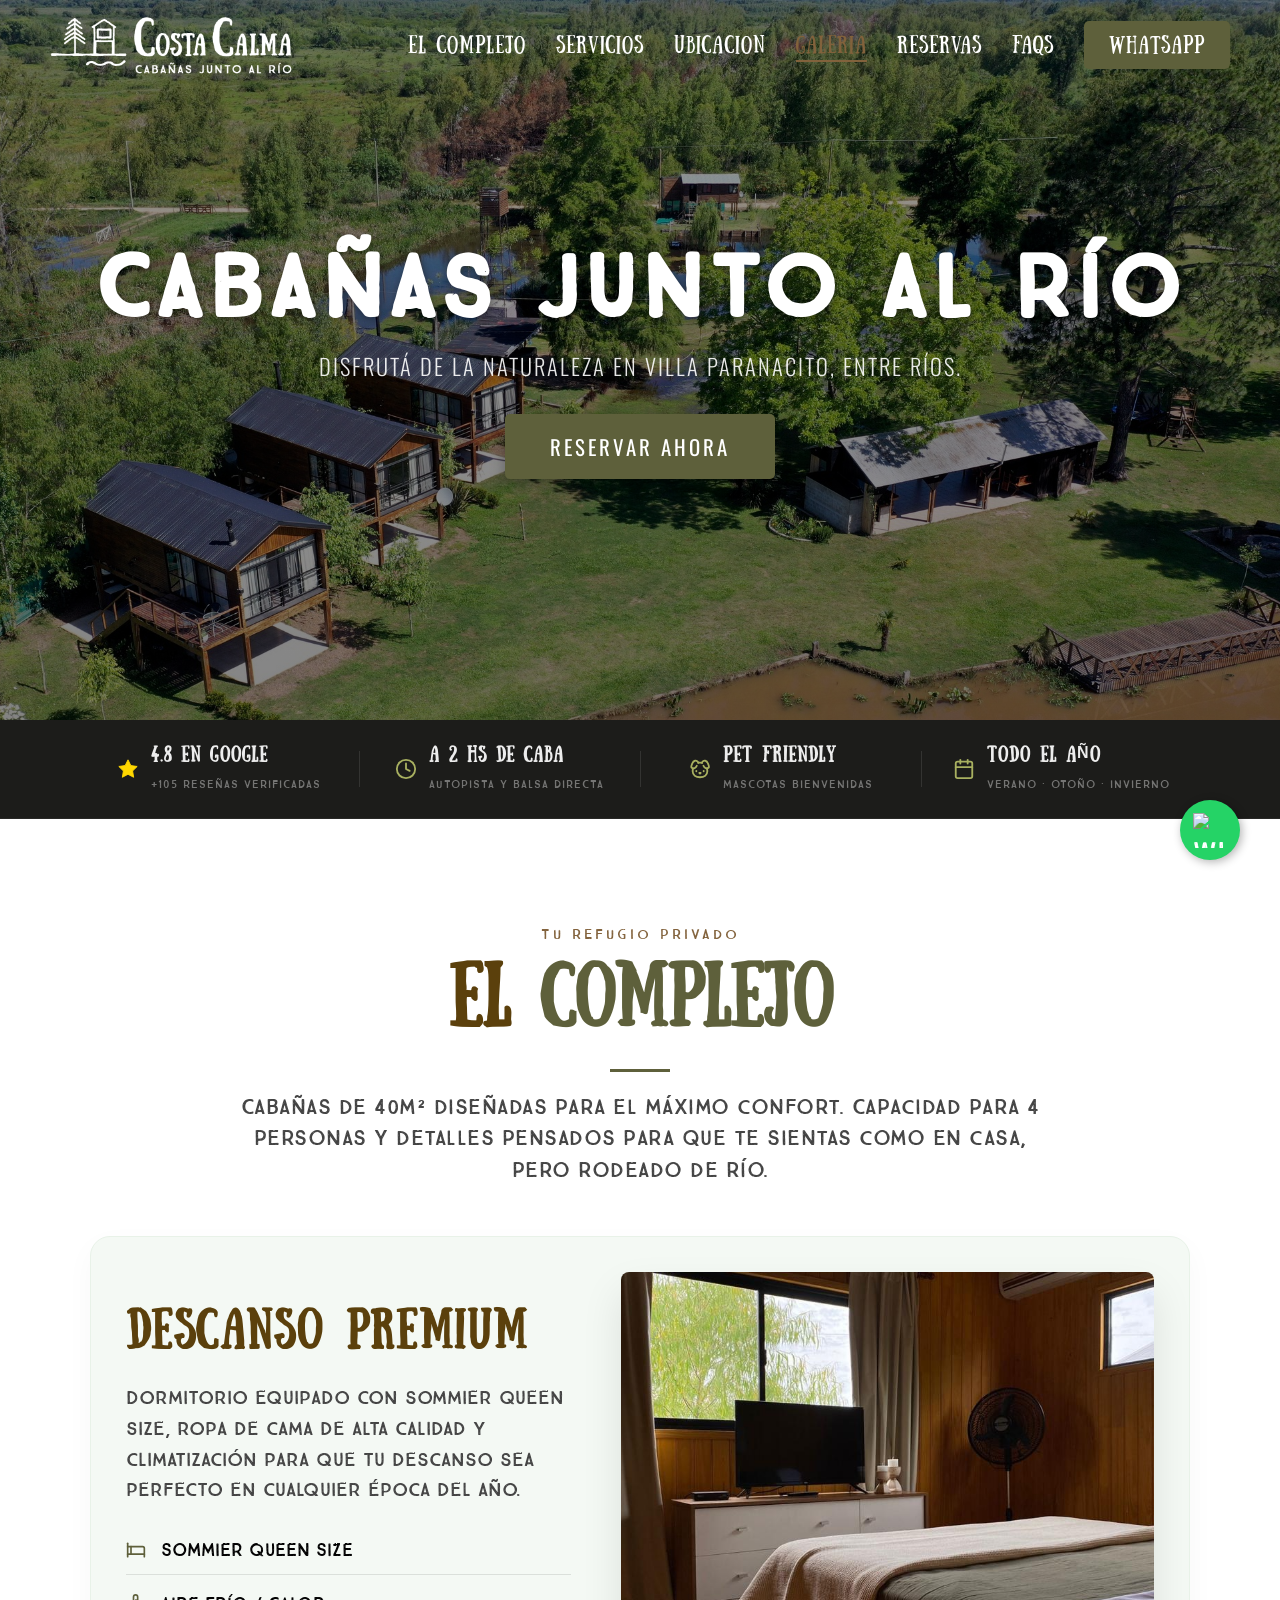
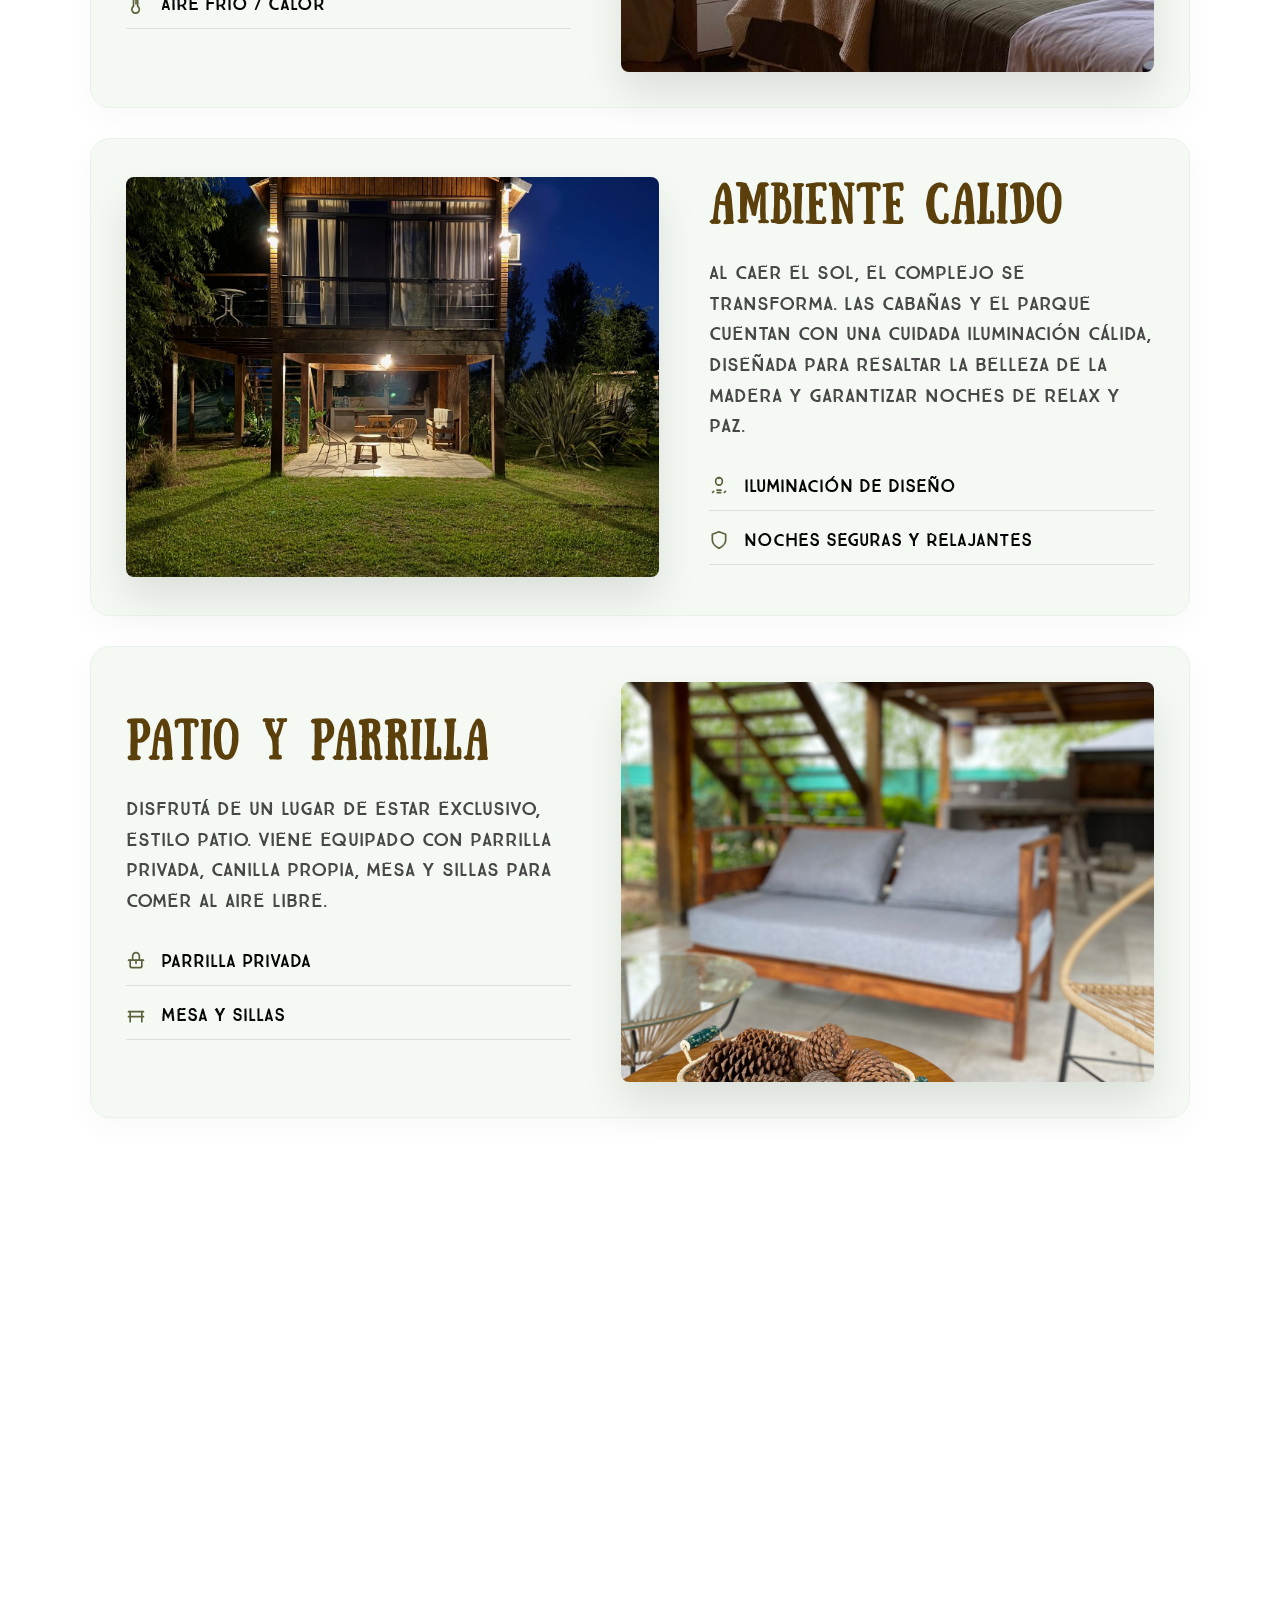
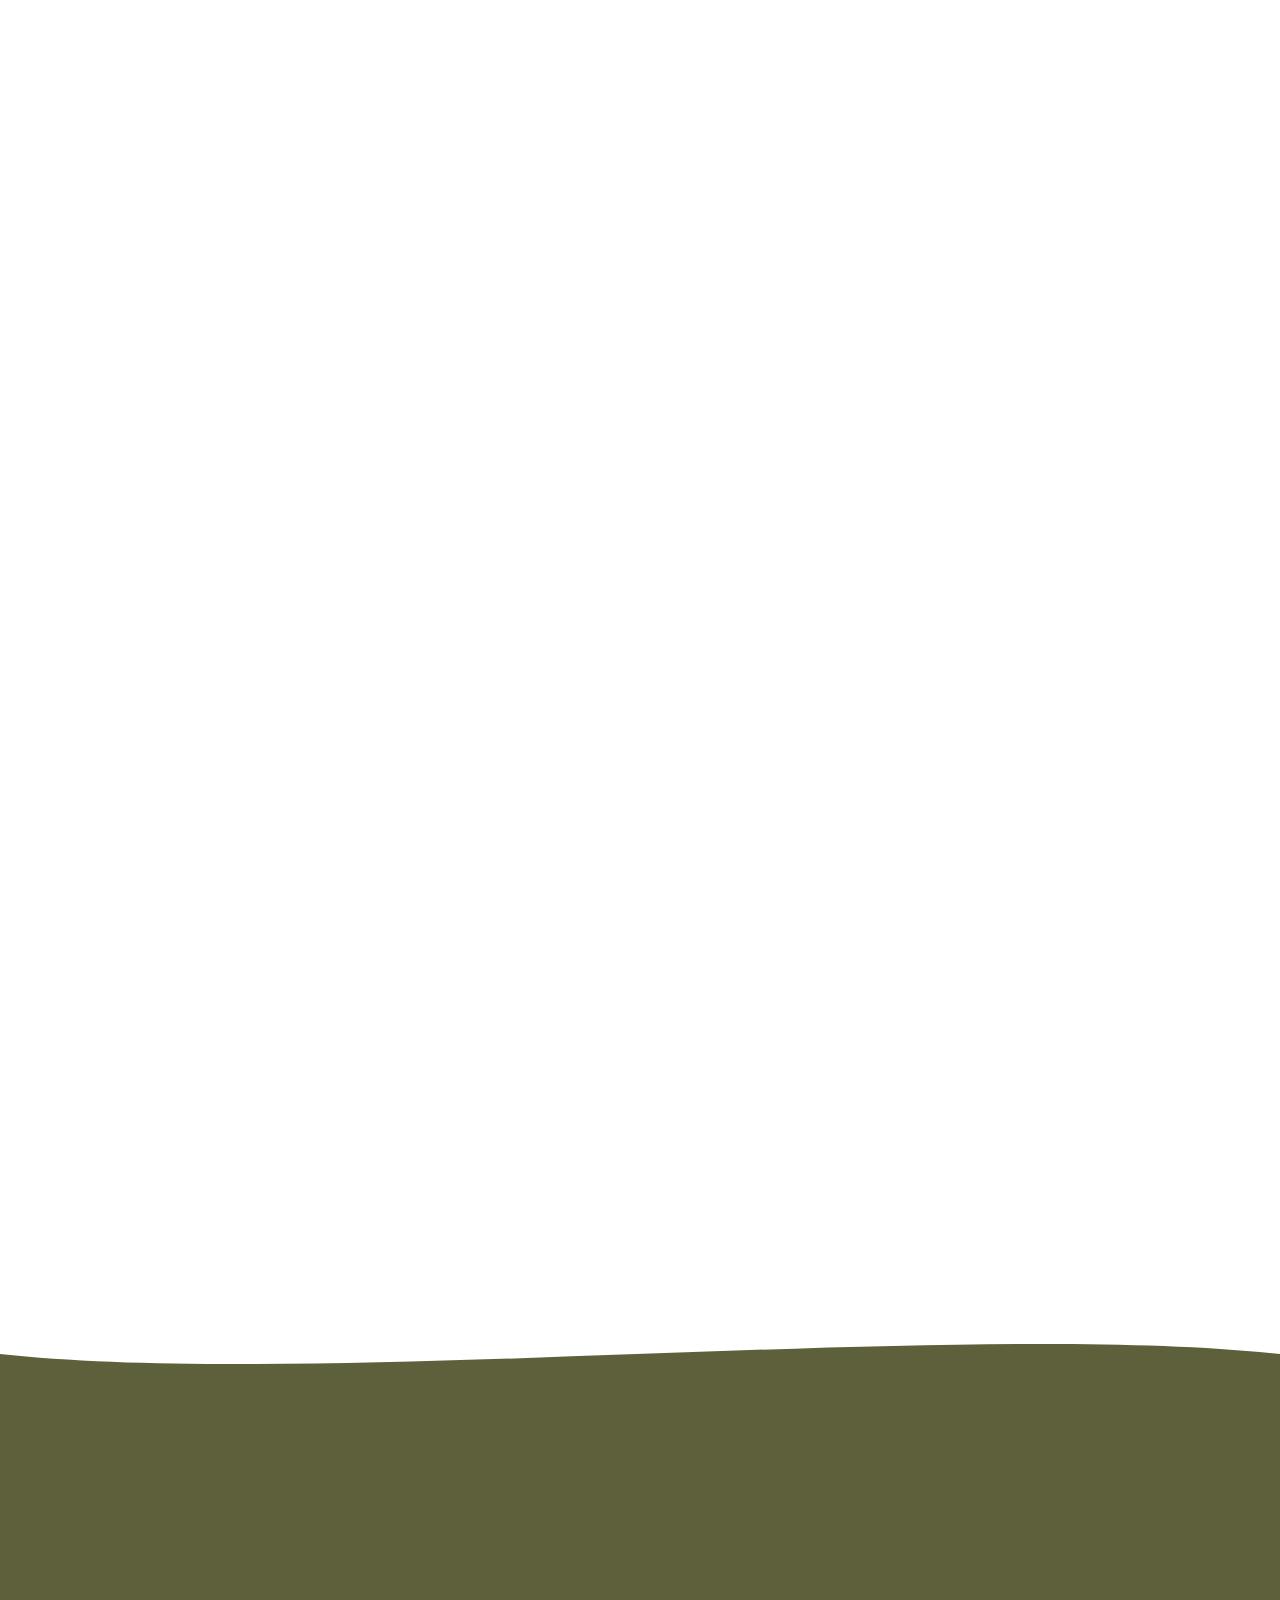
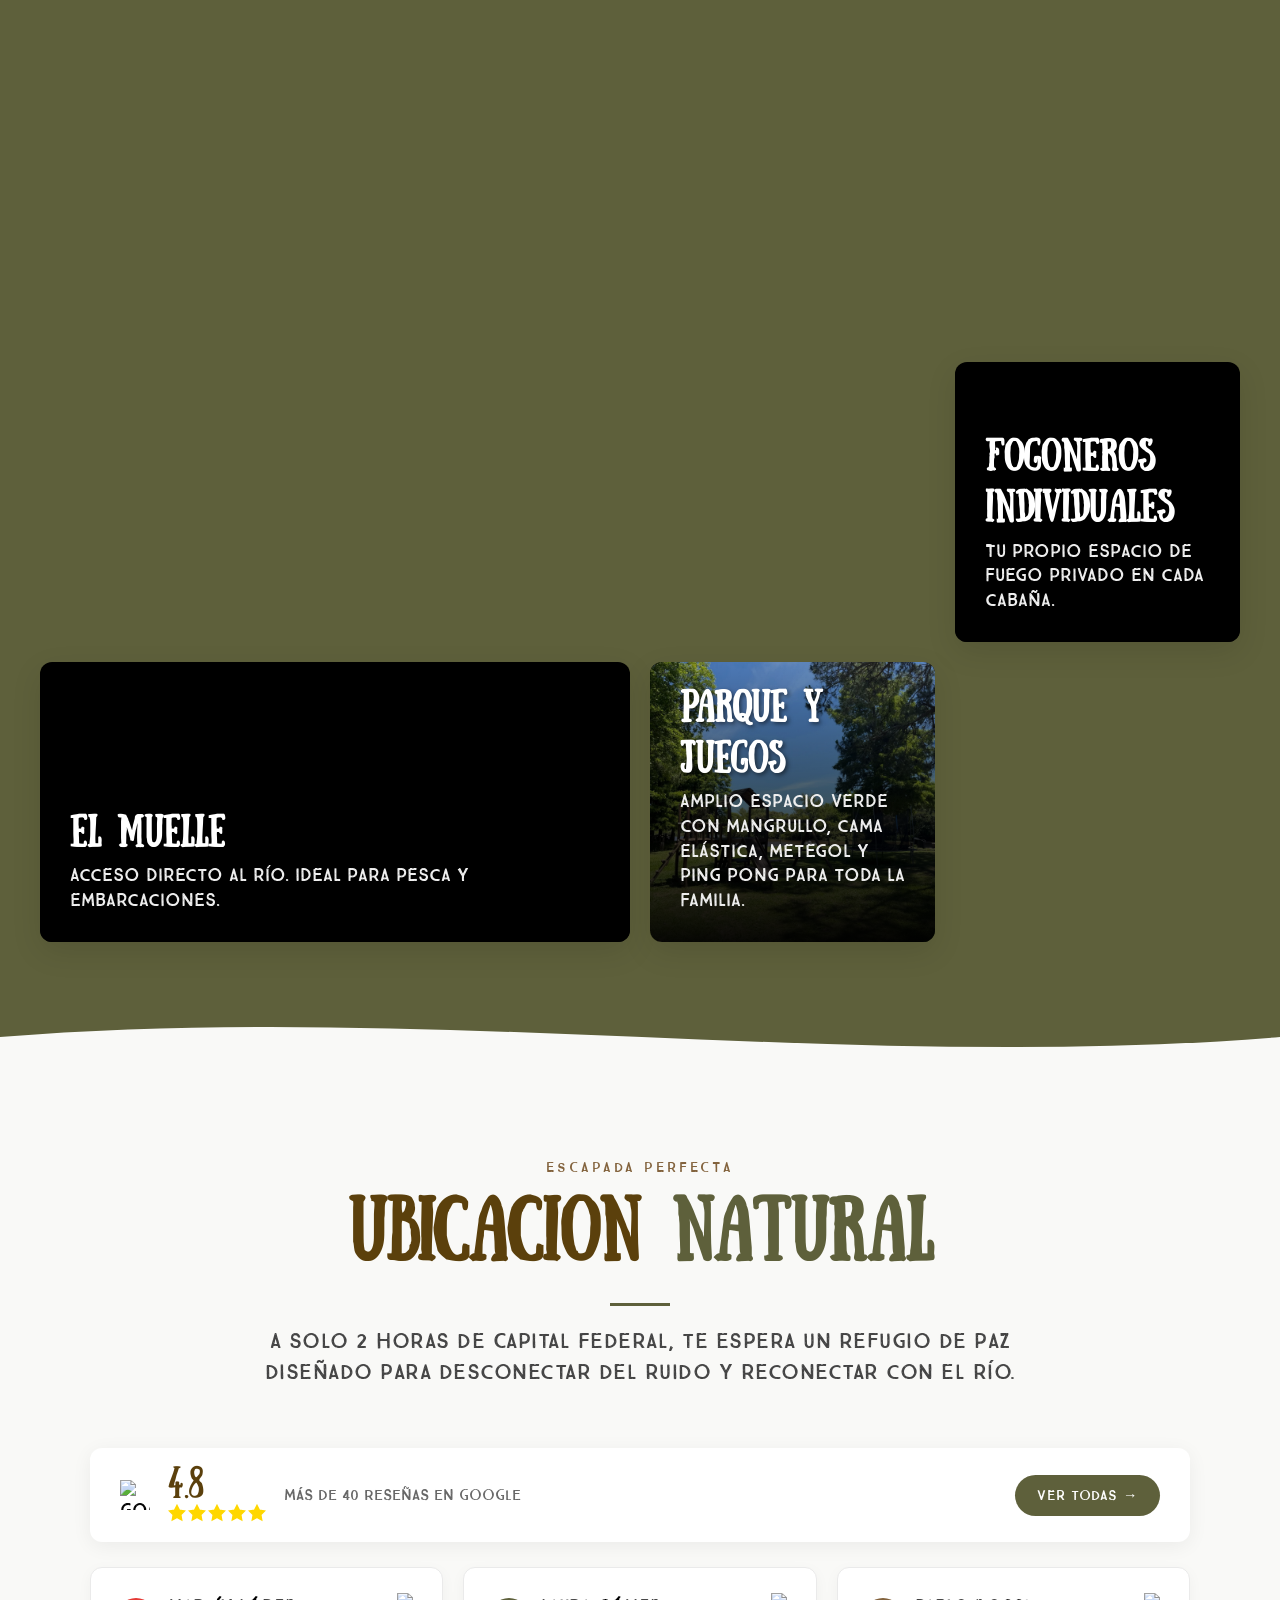
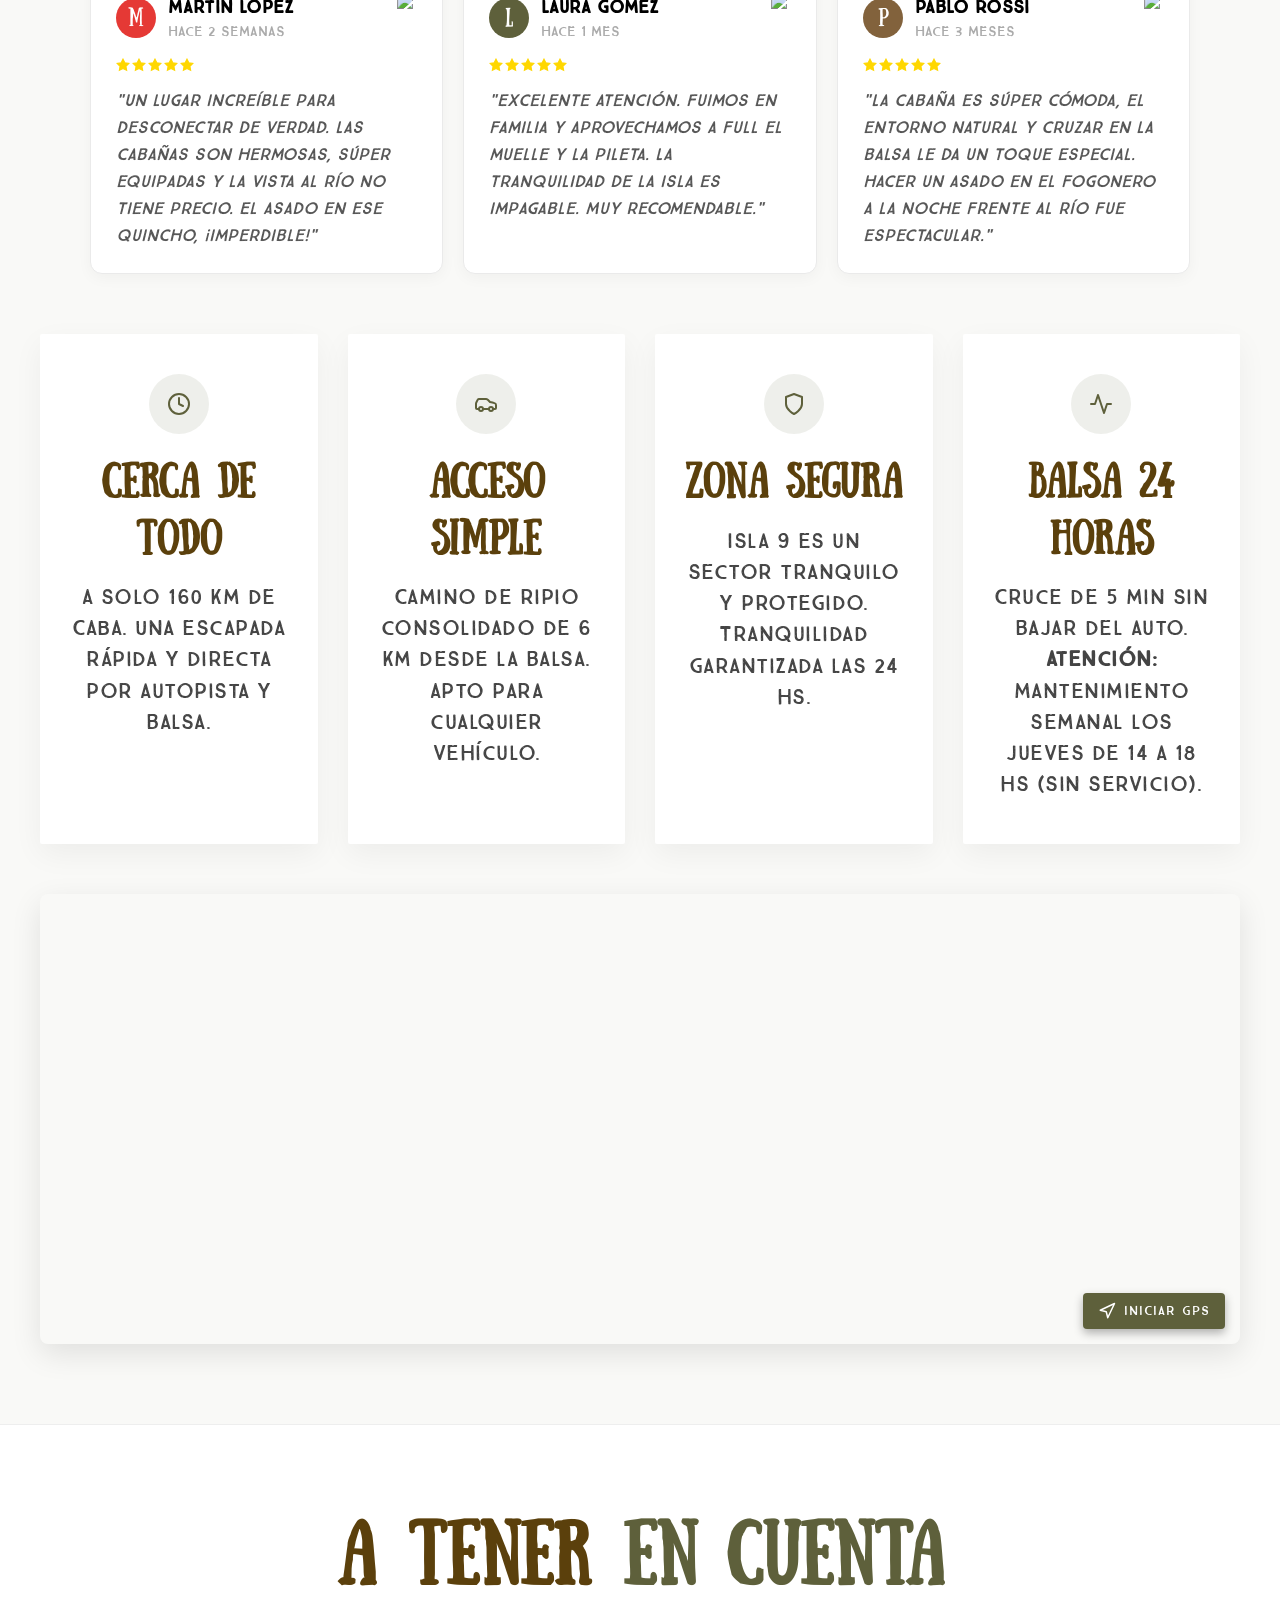
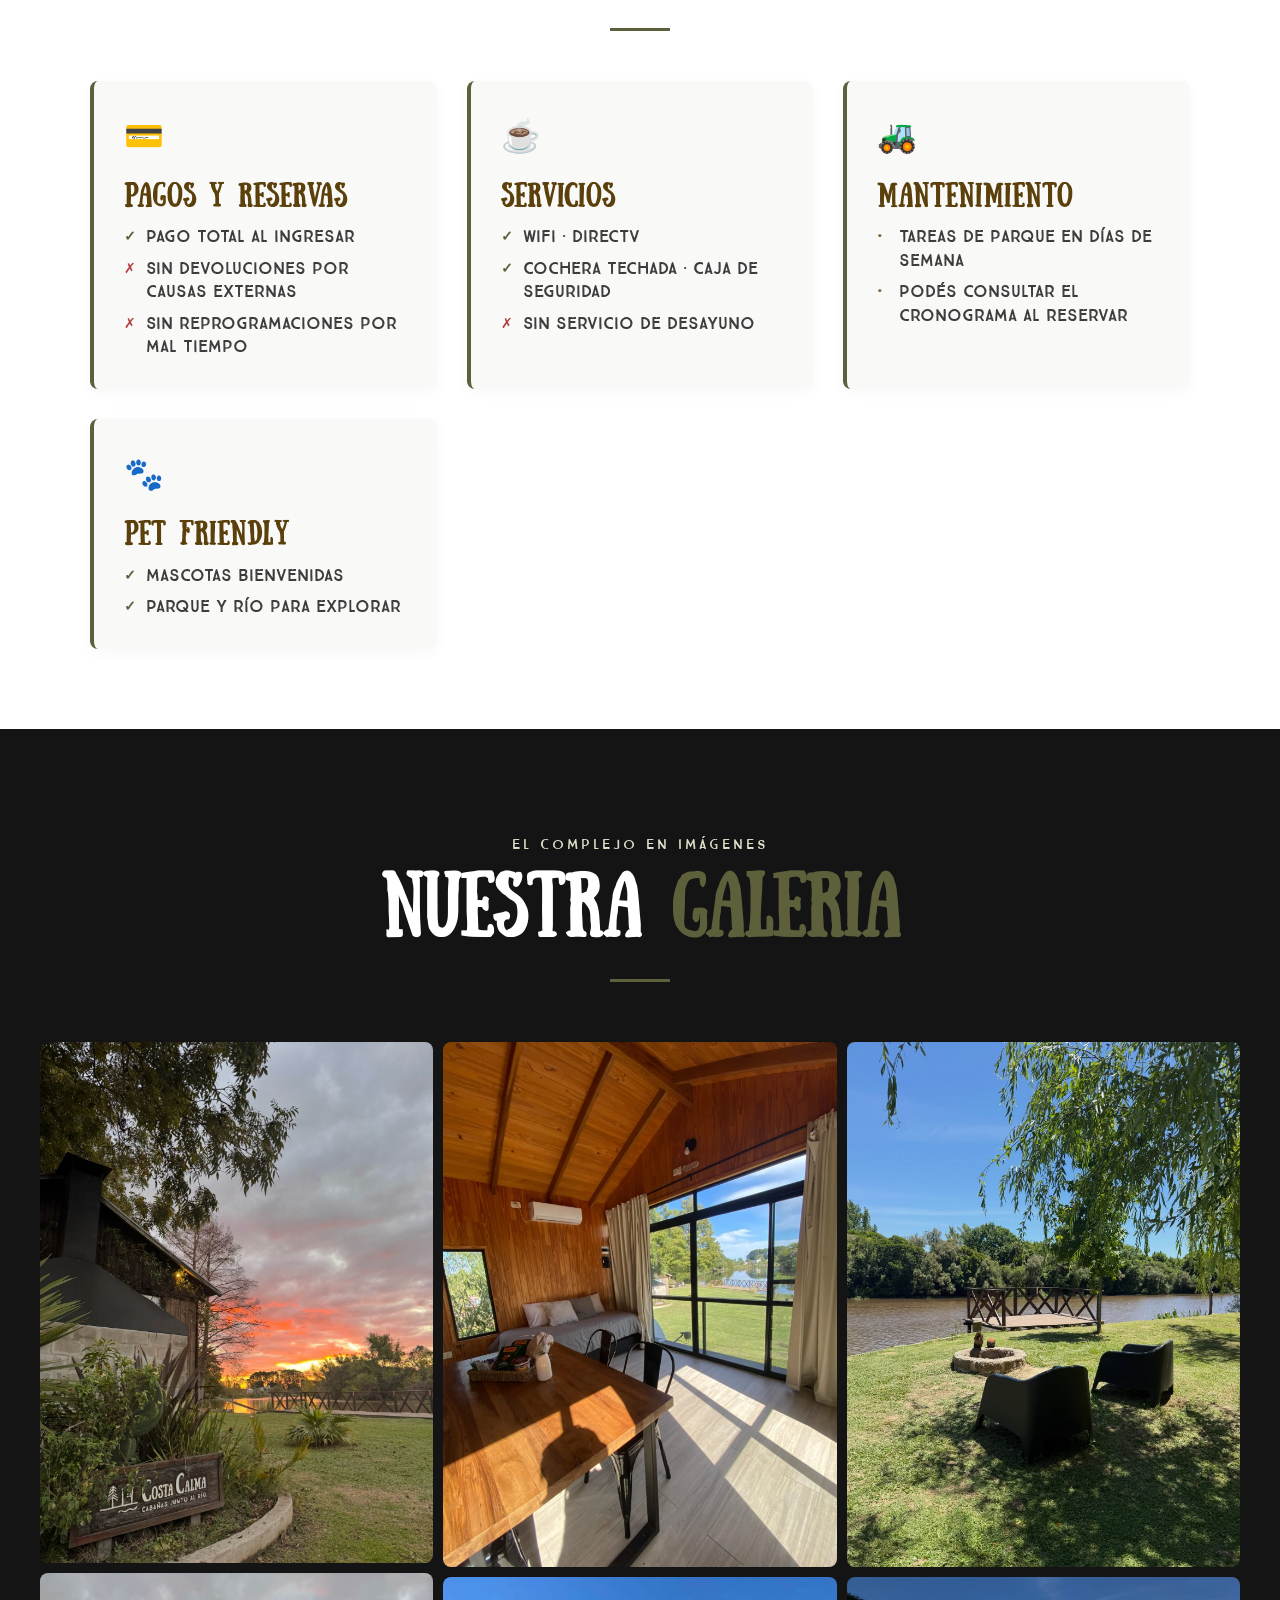
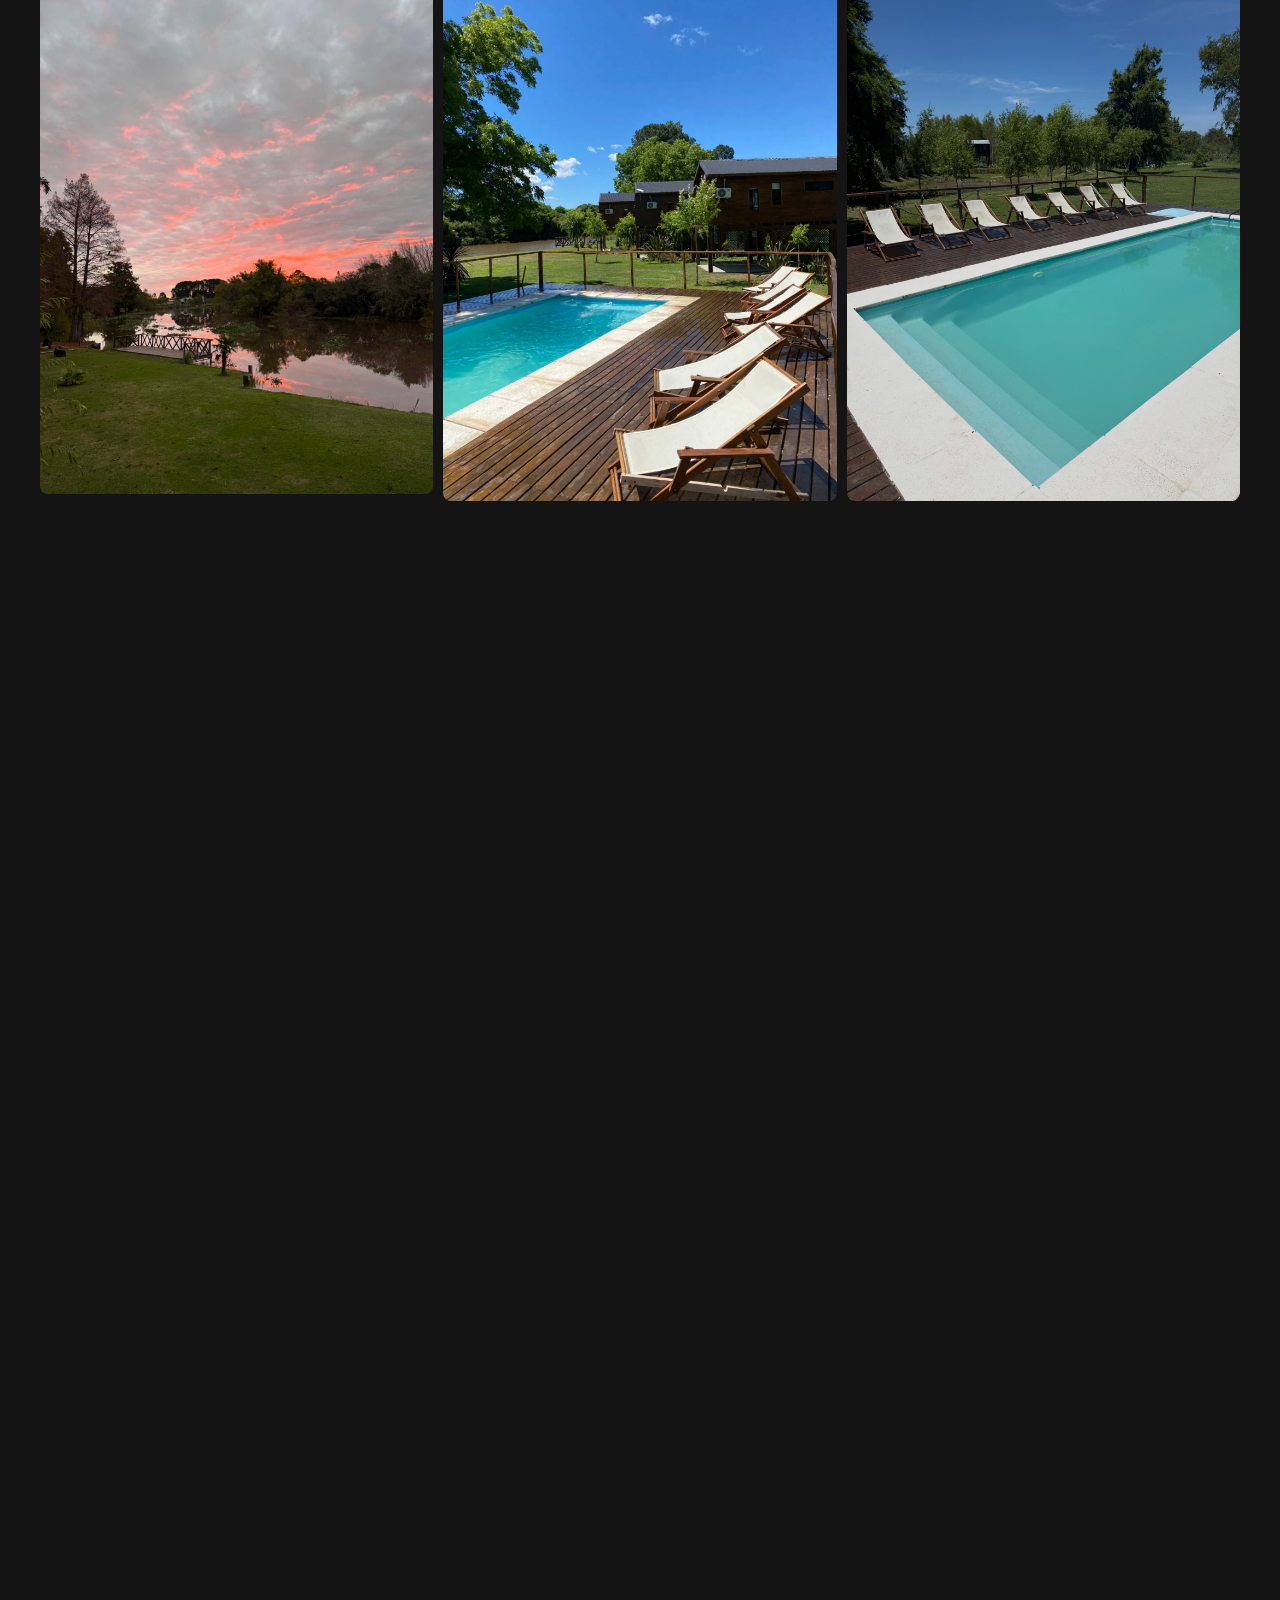
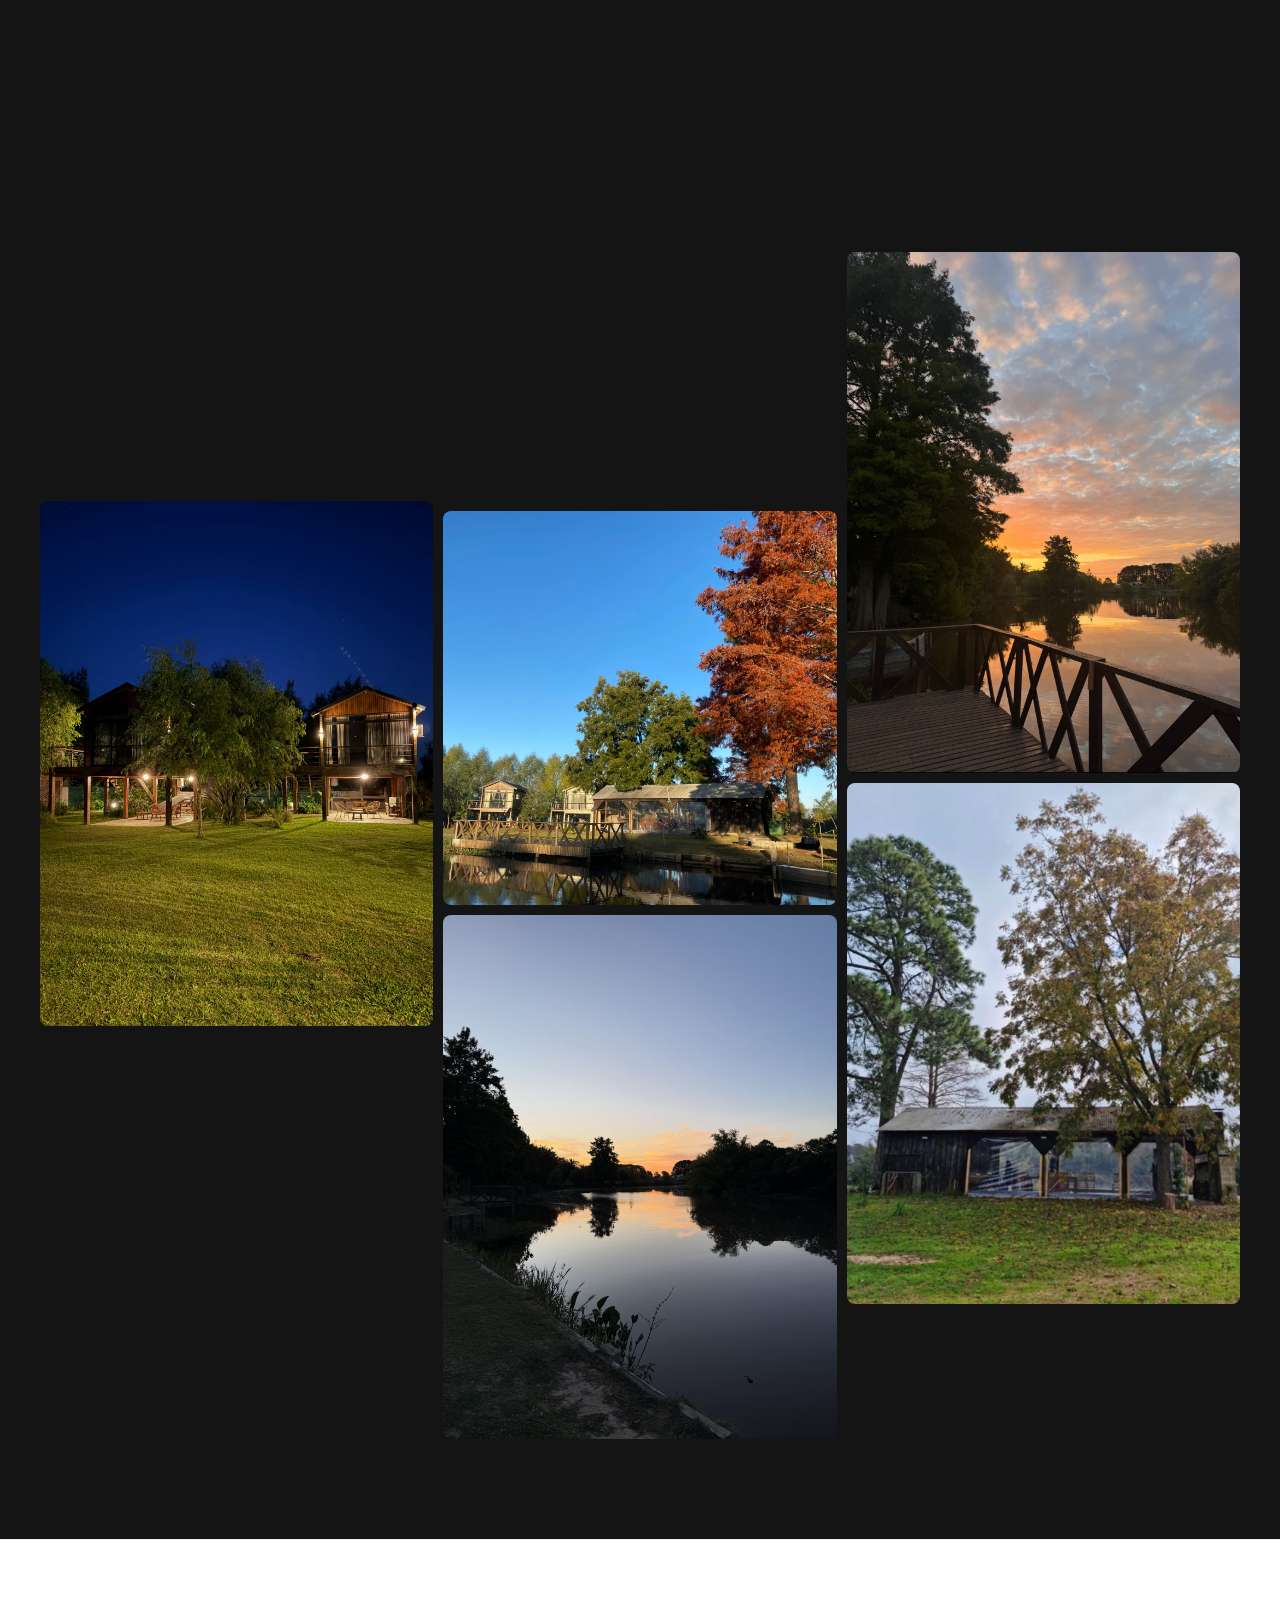
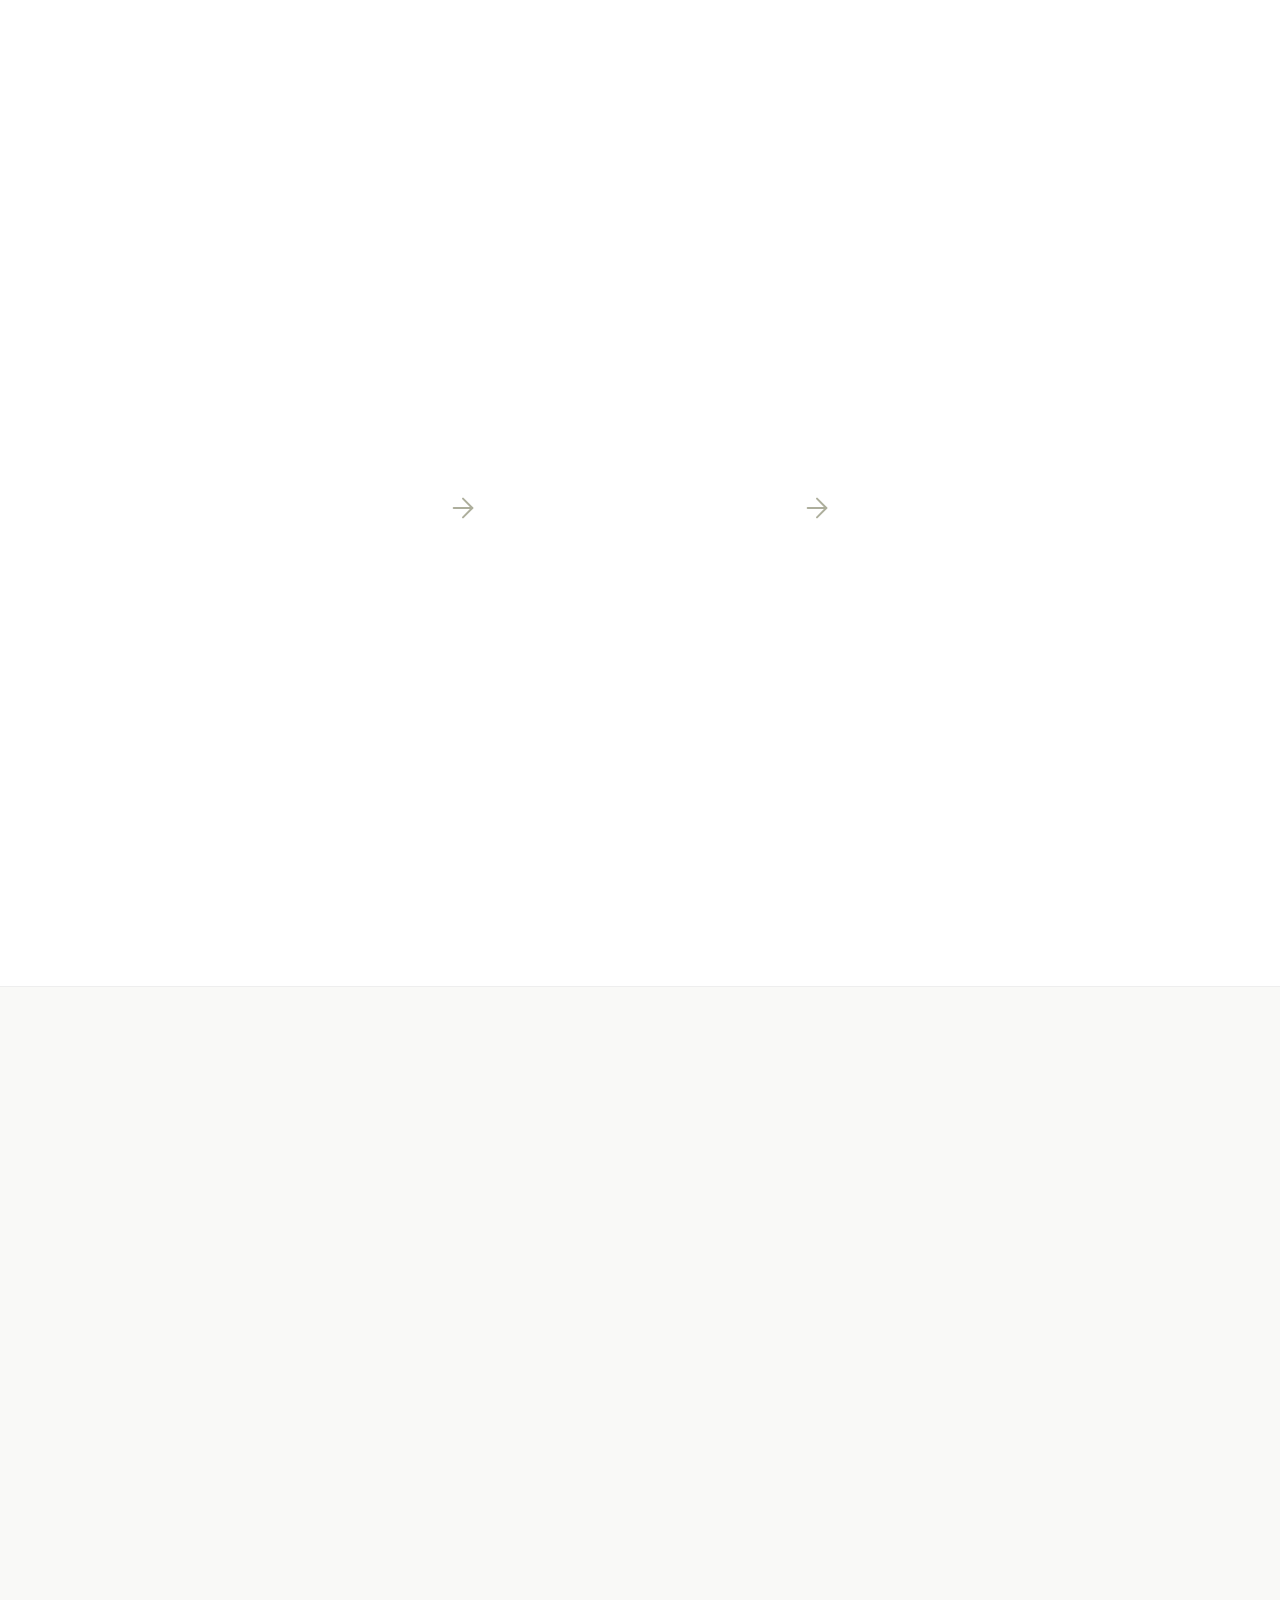
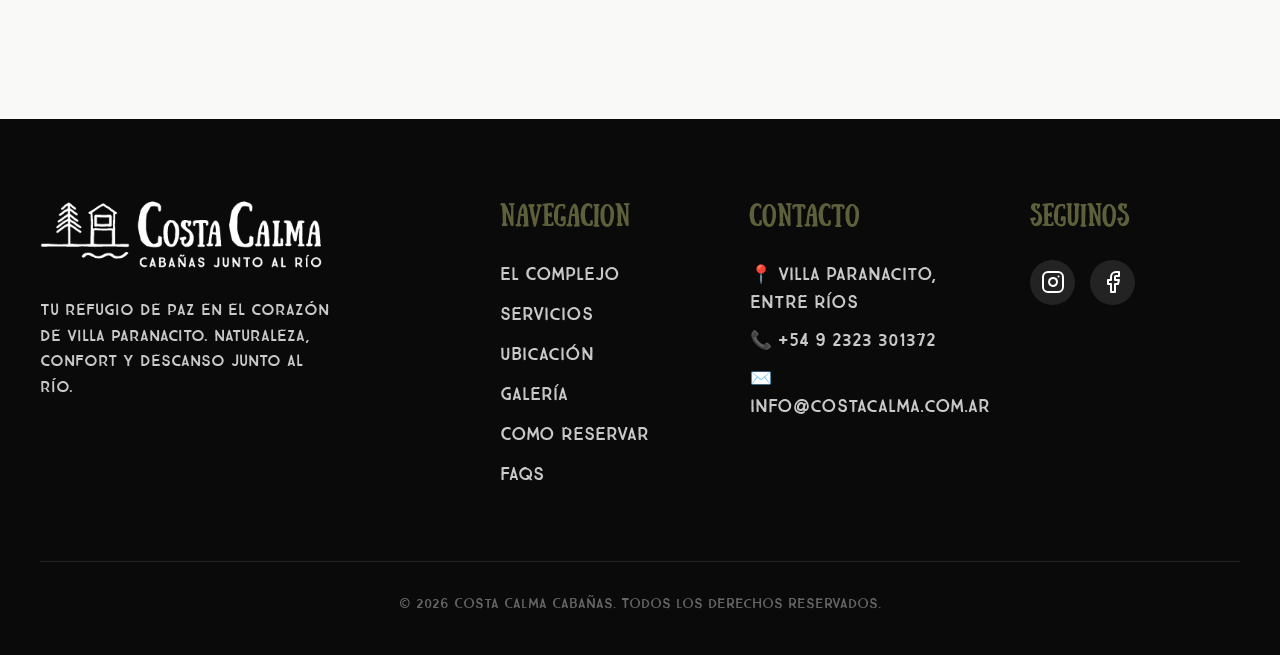
==== commit bedf1434: "mejoras generales de mobile y galería - Reseñas actualizadas a 105 - scroll-padding-top para navegac" ====
--- a/index.html
+++ b/index.html
@@ -127,7 +127,7 @@
             <svg xmlns="http://www.w3.org/2000/svg" width="22" height="22" viewBox="0 0 24 24" fill="#FFD700" stroke="#FFD700" stroke-width="1"><polygon points="12 2 15.09 8.26 22 9.27 17 14.14 18.18 21.02 12 17.77 5.82 21.02 7 14.14 2 9.27 8.91 8.26 12 2"/></svg>
             <div>
                 <strong>4.8 en Google</strong>
-                <span>+80 reseñas verificadas</span>
+                <span>+105 reseñas verificadas</span>
             </div>
         </div>
         <div class="trust-sep"></div>
--- a/css/index.css
+++ b/css/index.css
@@ -98,6 +98,7 @@
 /* --- ESTILOS BASE --- */
 html {
     scroll-behavior: smooth;
+    scroll-padding-top: 80px;
 }
 
 * {
@@ -1946,11 +1947,19 @@
 
 @media (max-width: 768px) {
     .galeria-grid {
-        columns: 2;
-        column-gap: 6px;
+        display: grid;
+        grid-template-columns: repeat(2, 1fr);
+        gap: 6px;
+        columns: unset;
     }
     .galeria-item {
-        margin-bottom: 6px;
+        aspect-ratio: 4/3;
+        break-inside: unset;
+        margin-bottom: 0;
+    }
+    .galeria-item img {
+        height: 100%;
+        object-fit: cover;
     }
     .galeria-extra {
         display: none;
@@ -1960,16 +1969,6 @@
     }
     .galeria-ver-mas-wrap {
         display: flex;
-    }
-}
-
-@media (max-width: 480px) {
-    .galeria-grid {
-        columns: 2;
-        column-gap: 4px;
-    }
-    .galeria-item {
-        margin-bottom: 4px;
     }
 }
 
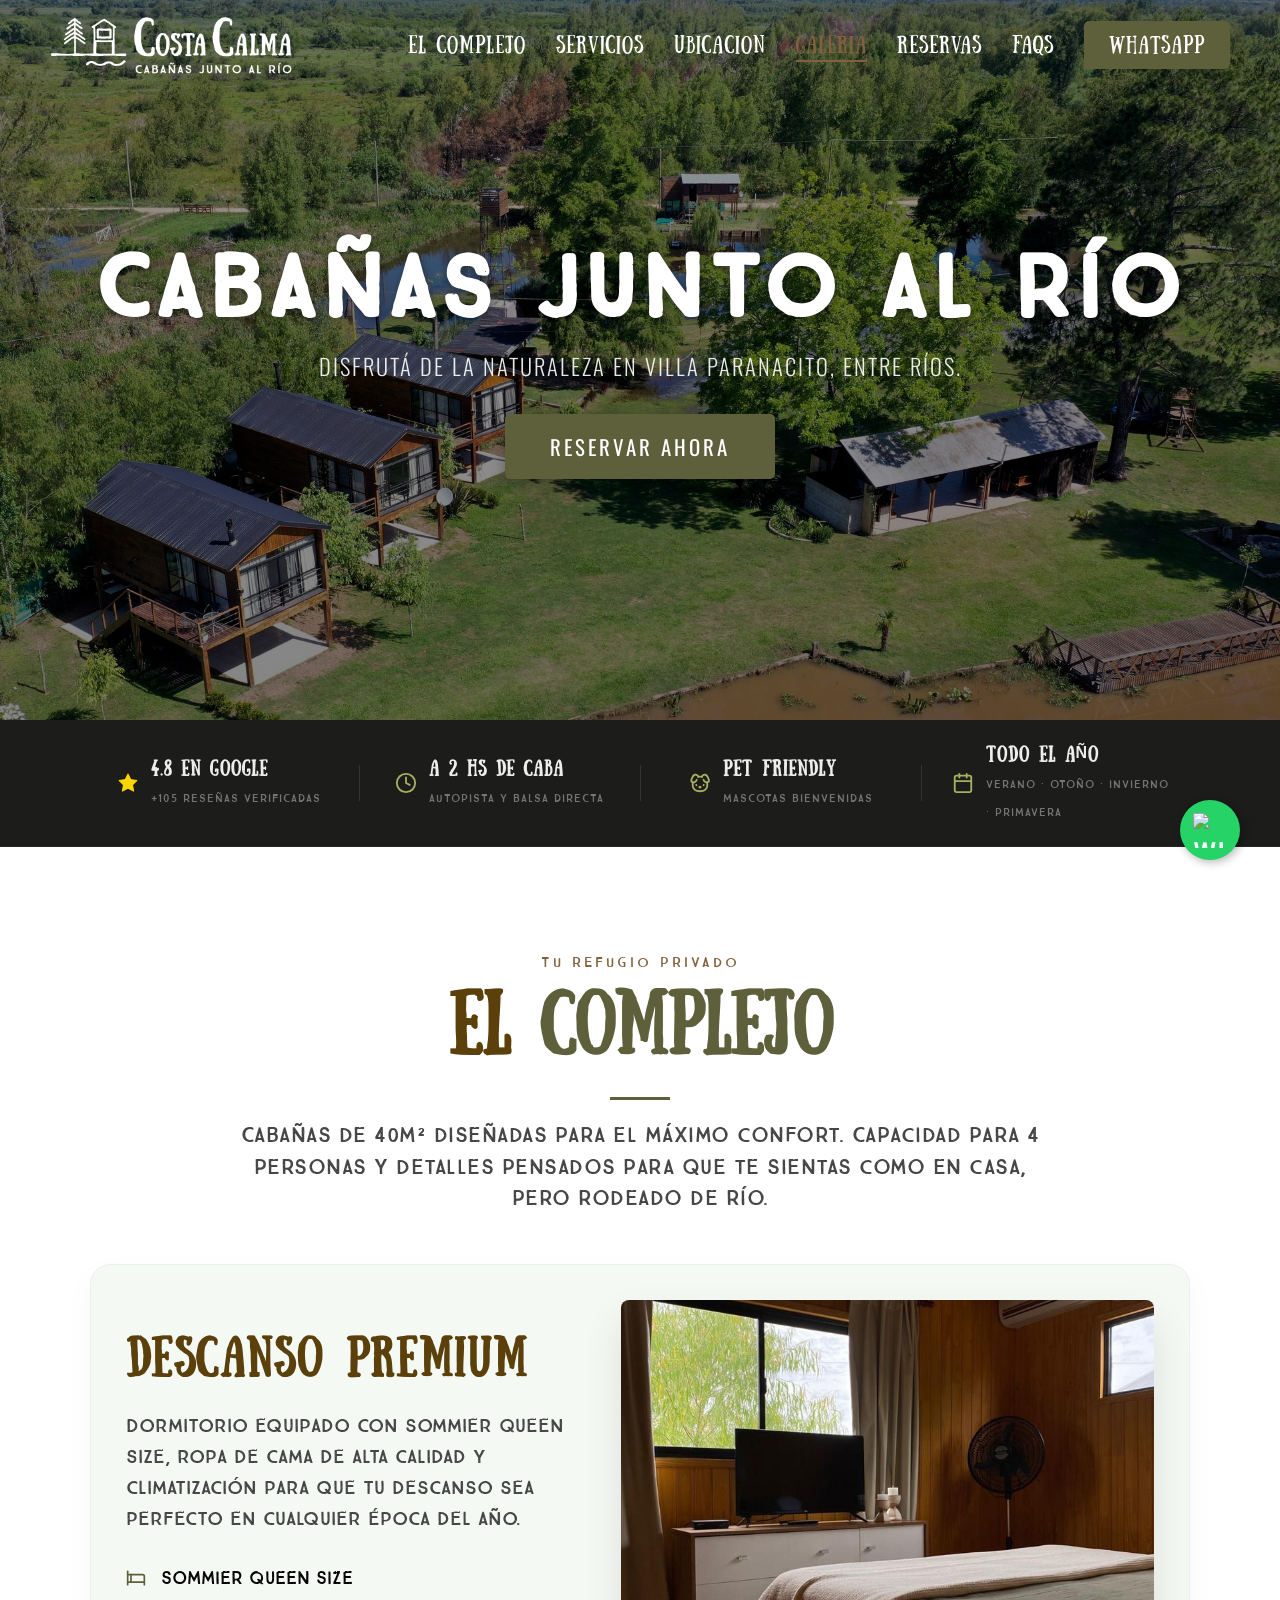
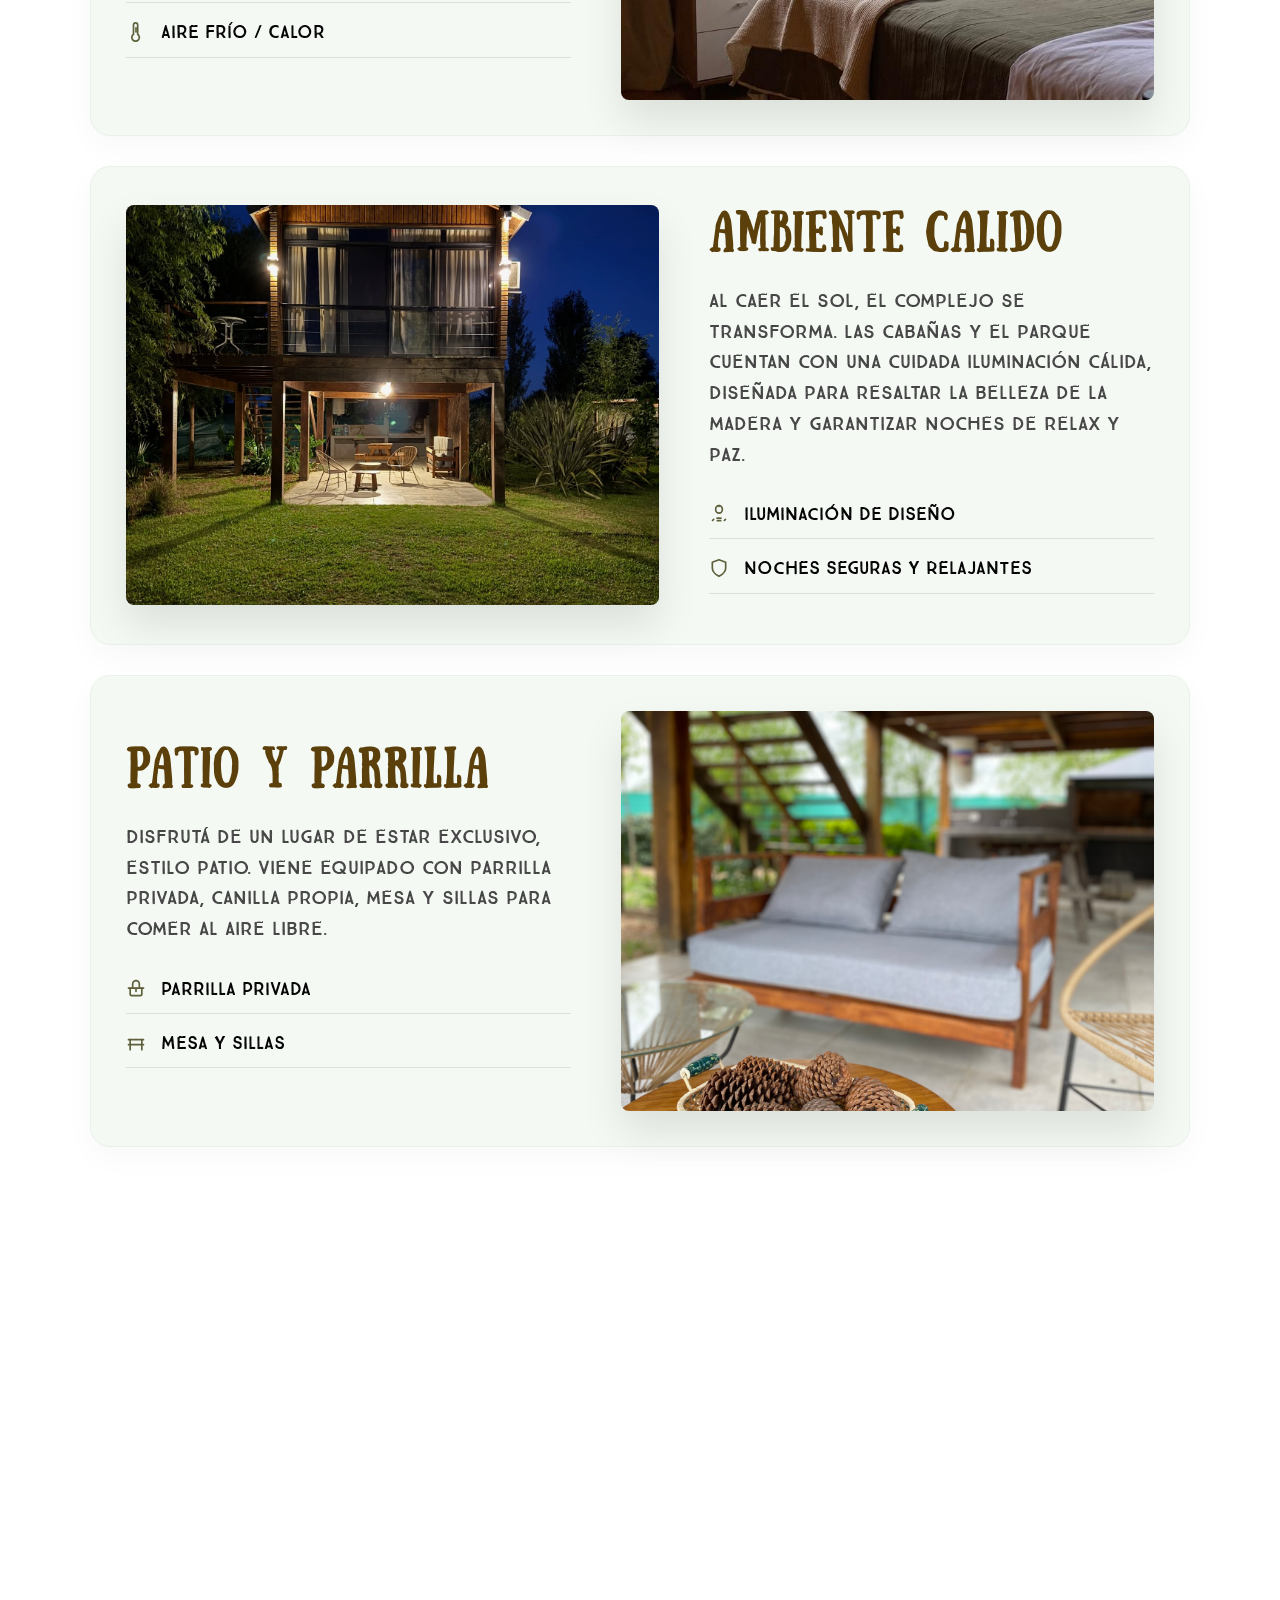
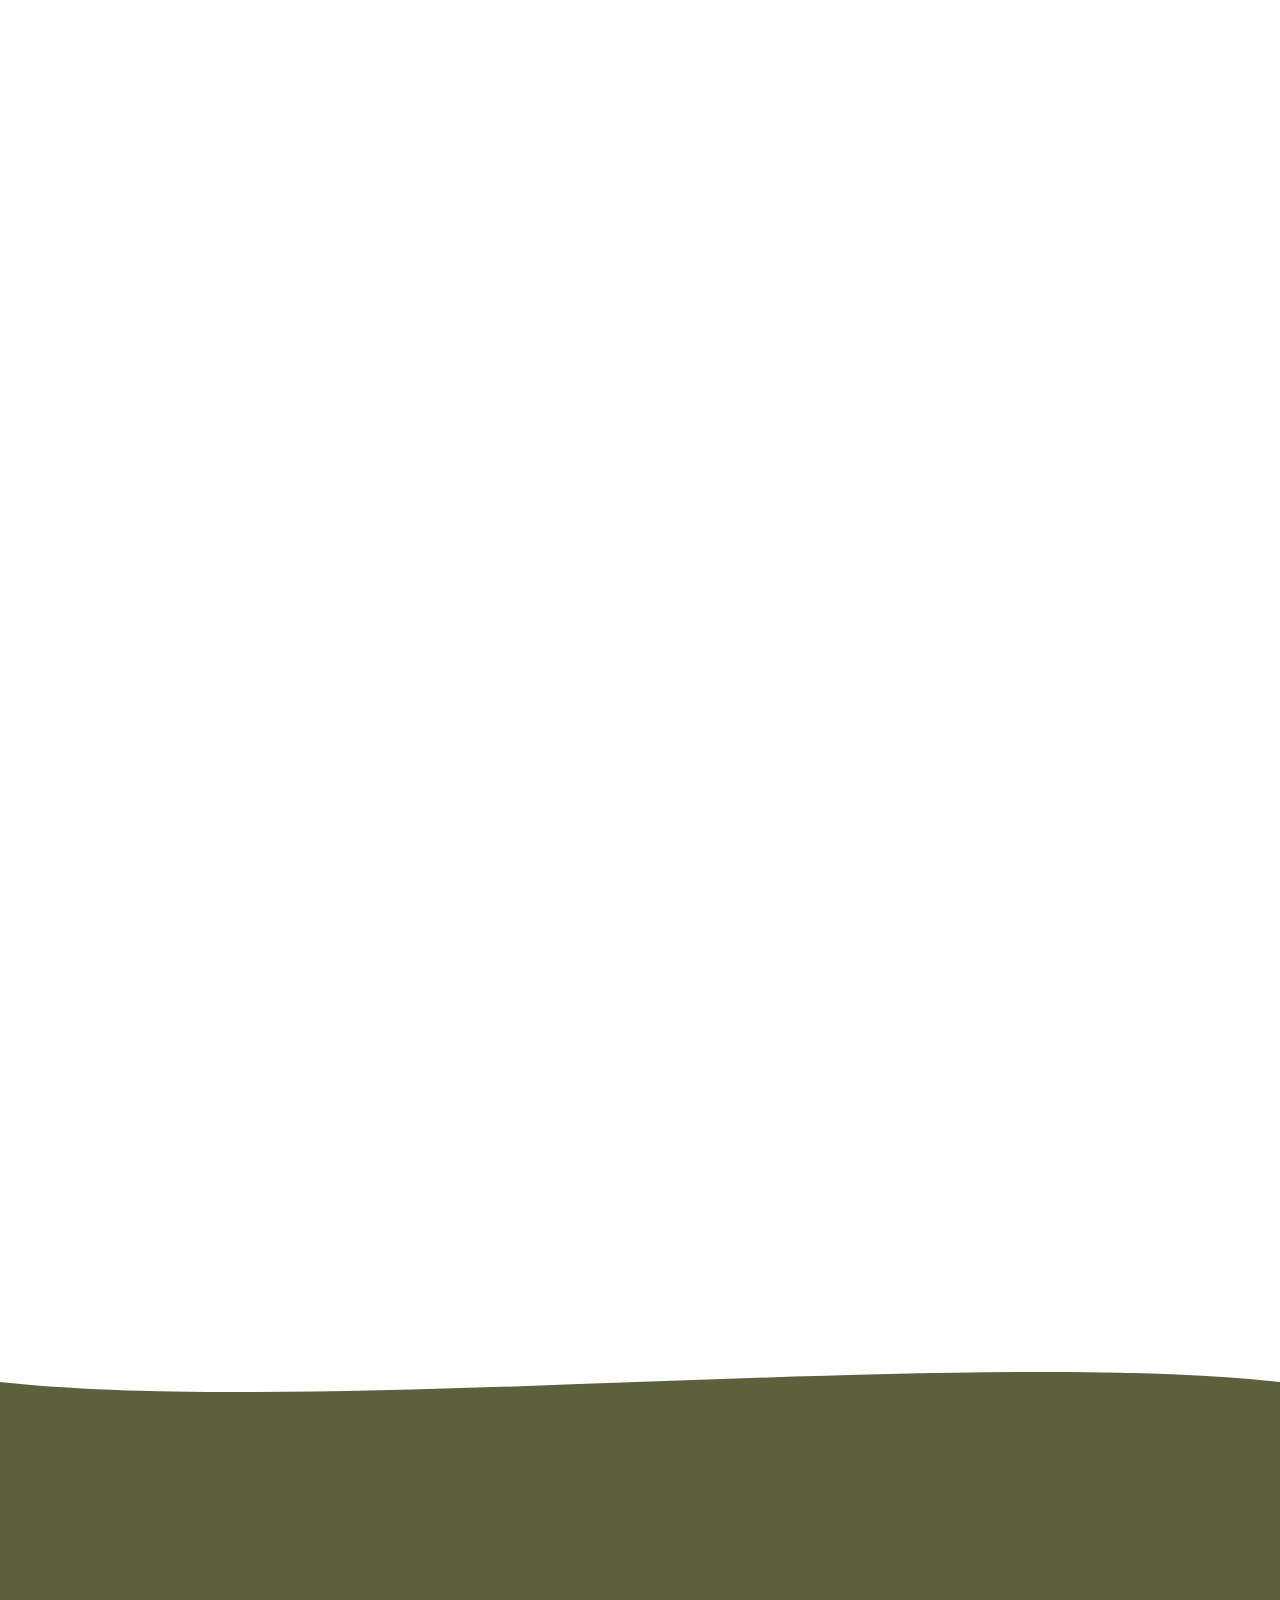
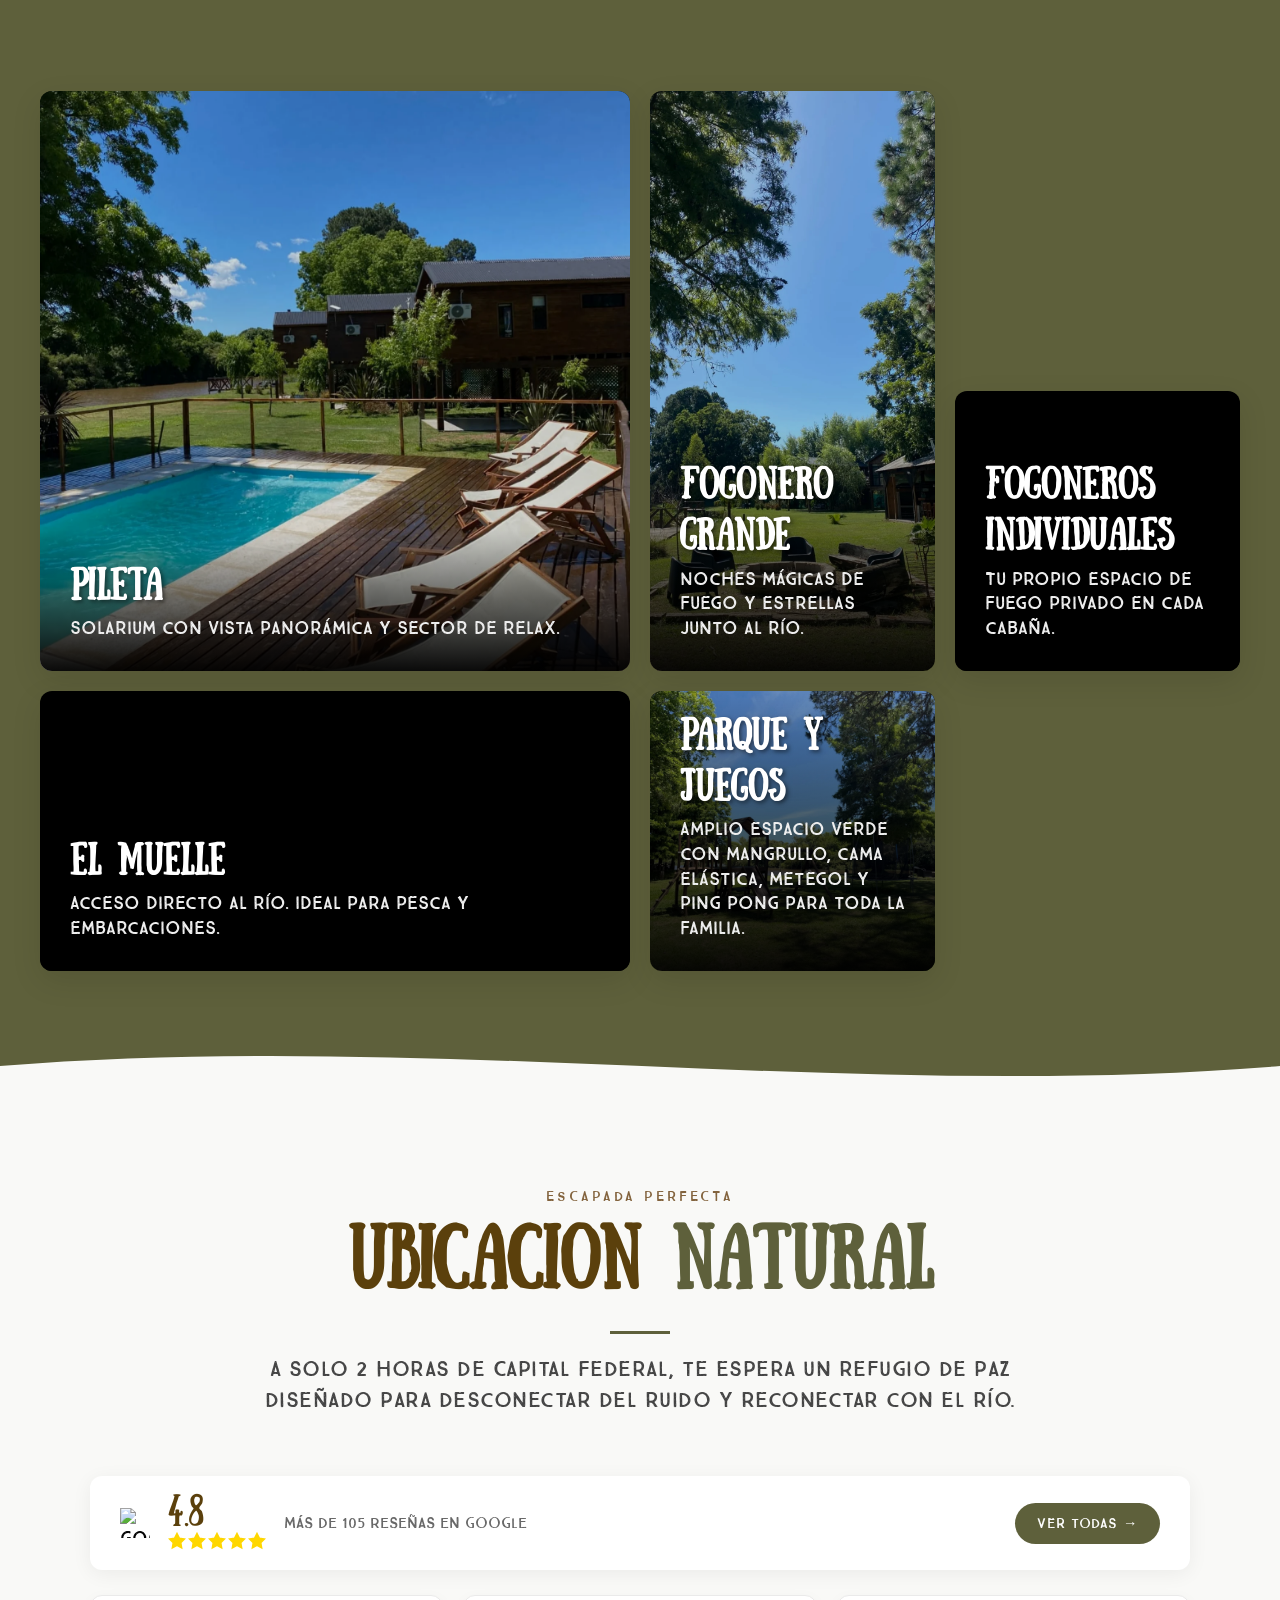
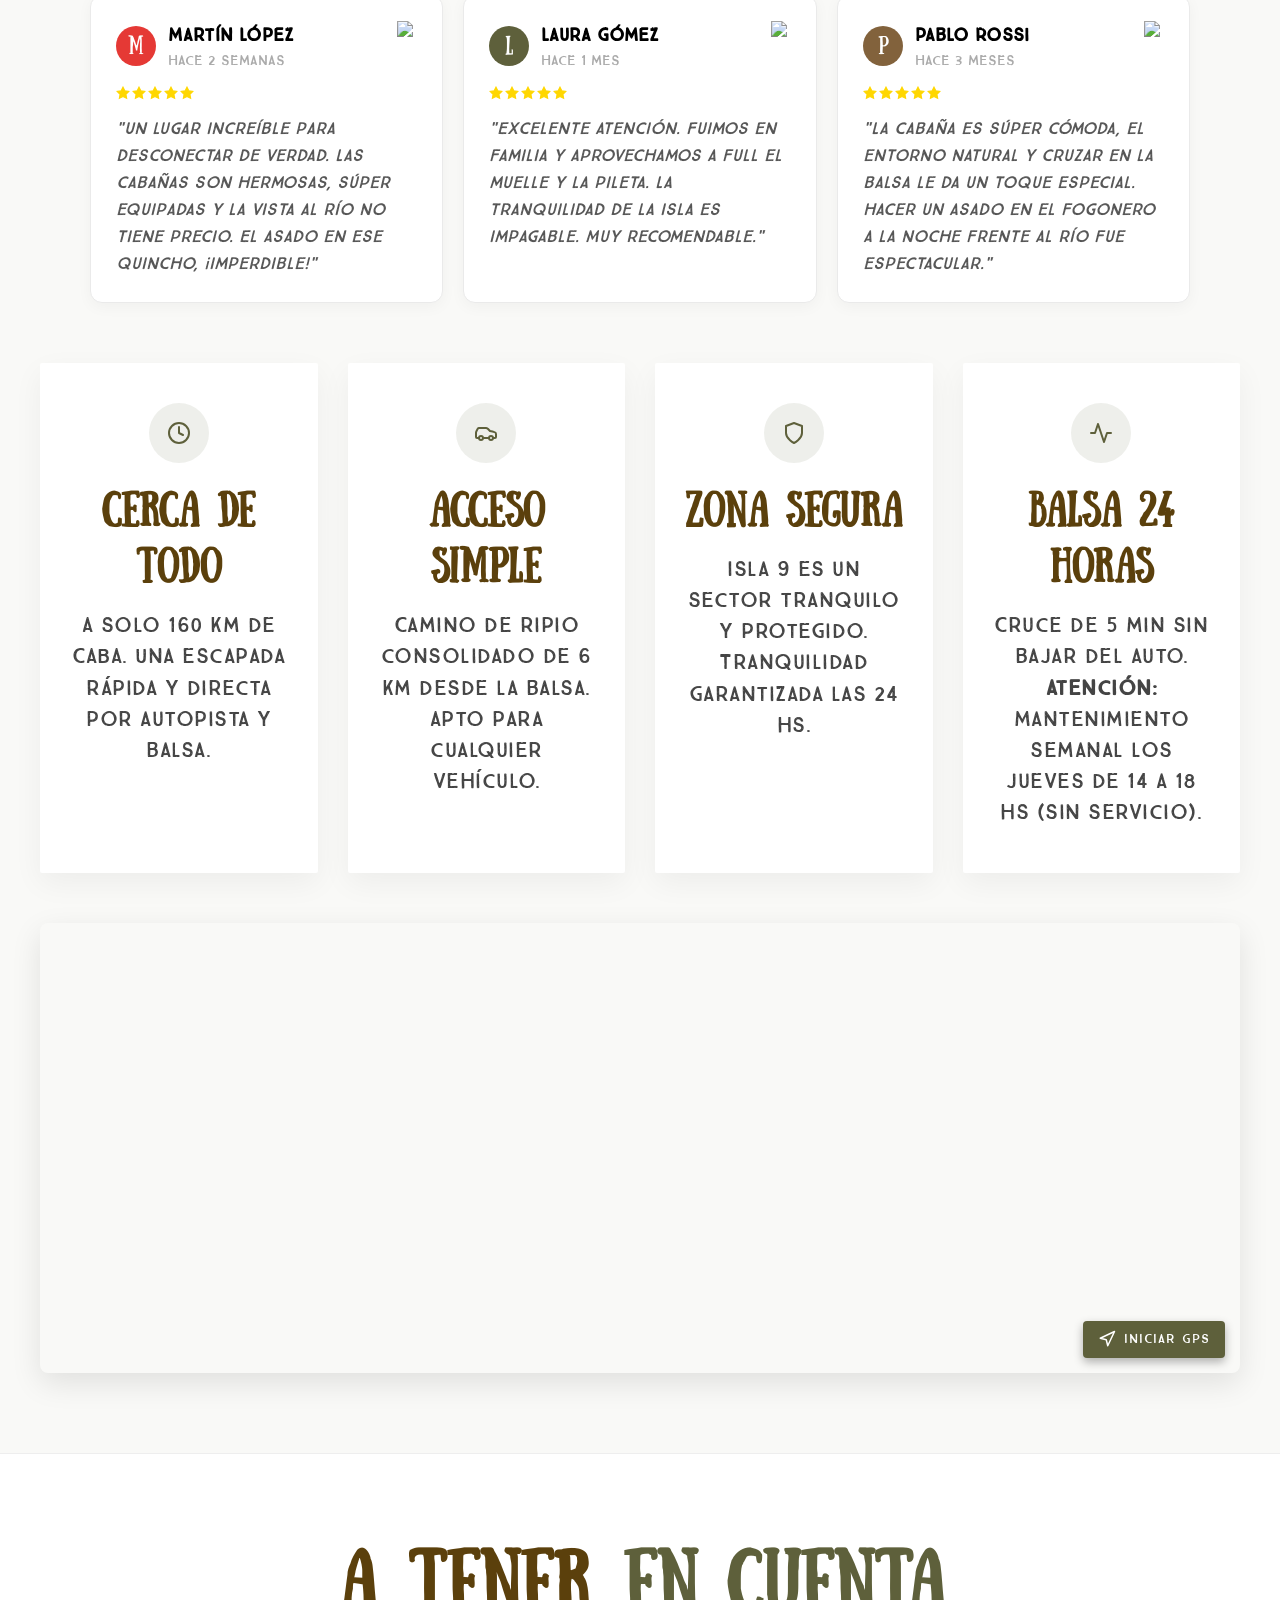
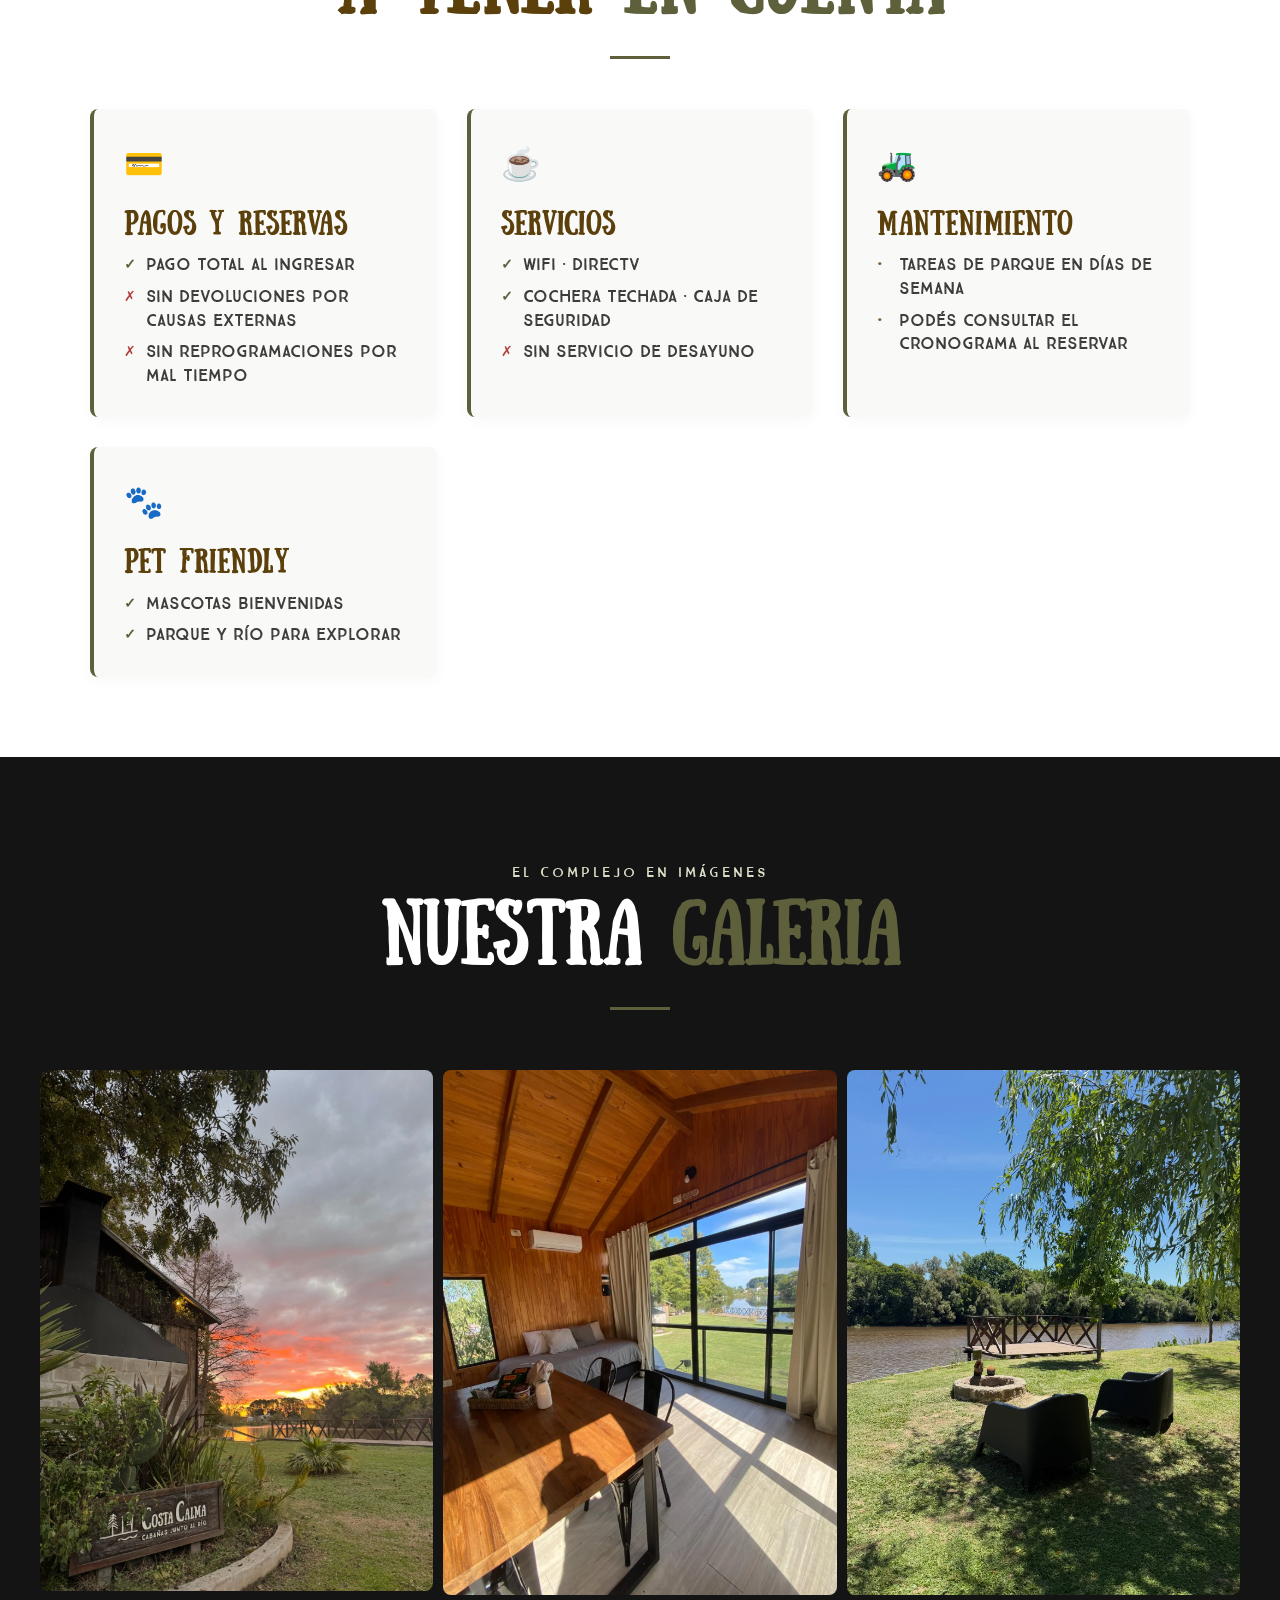
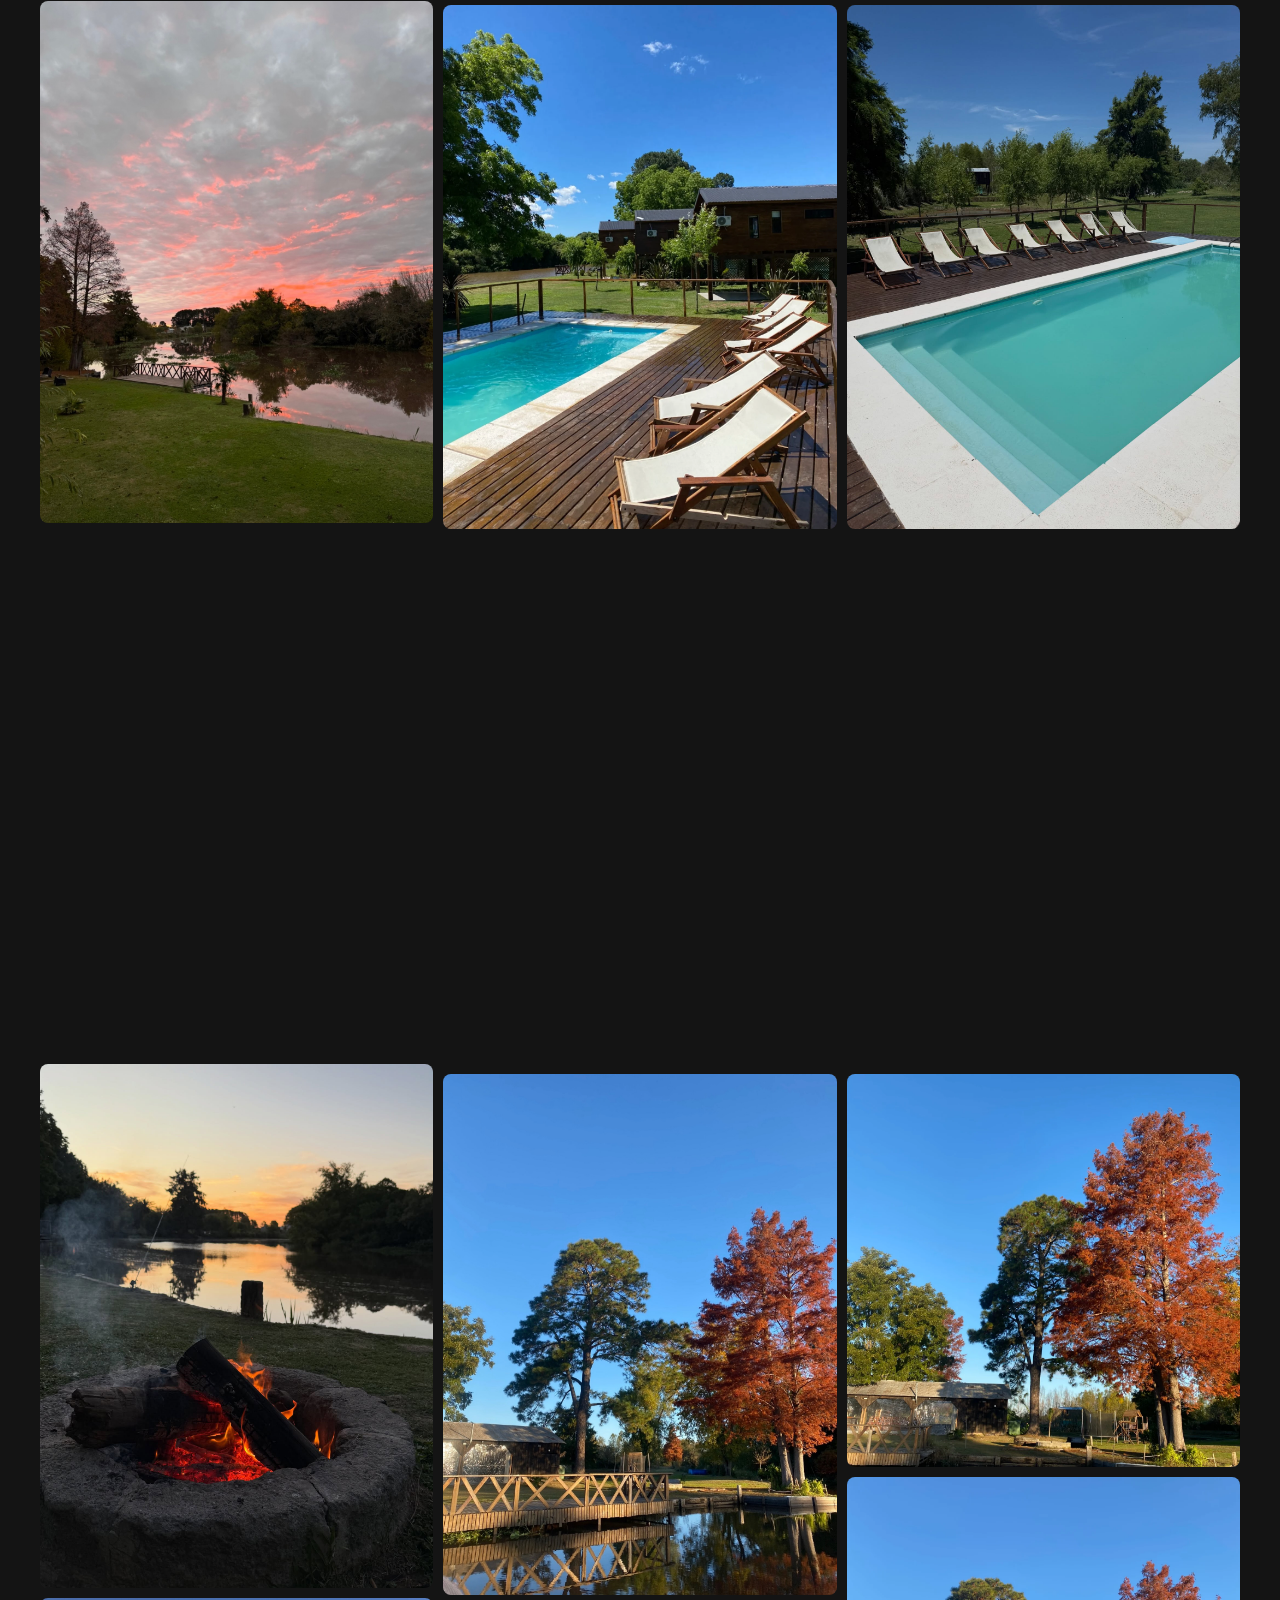
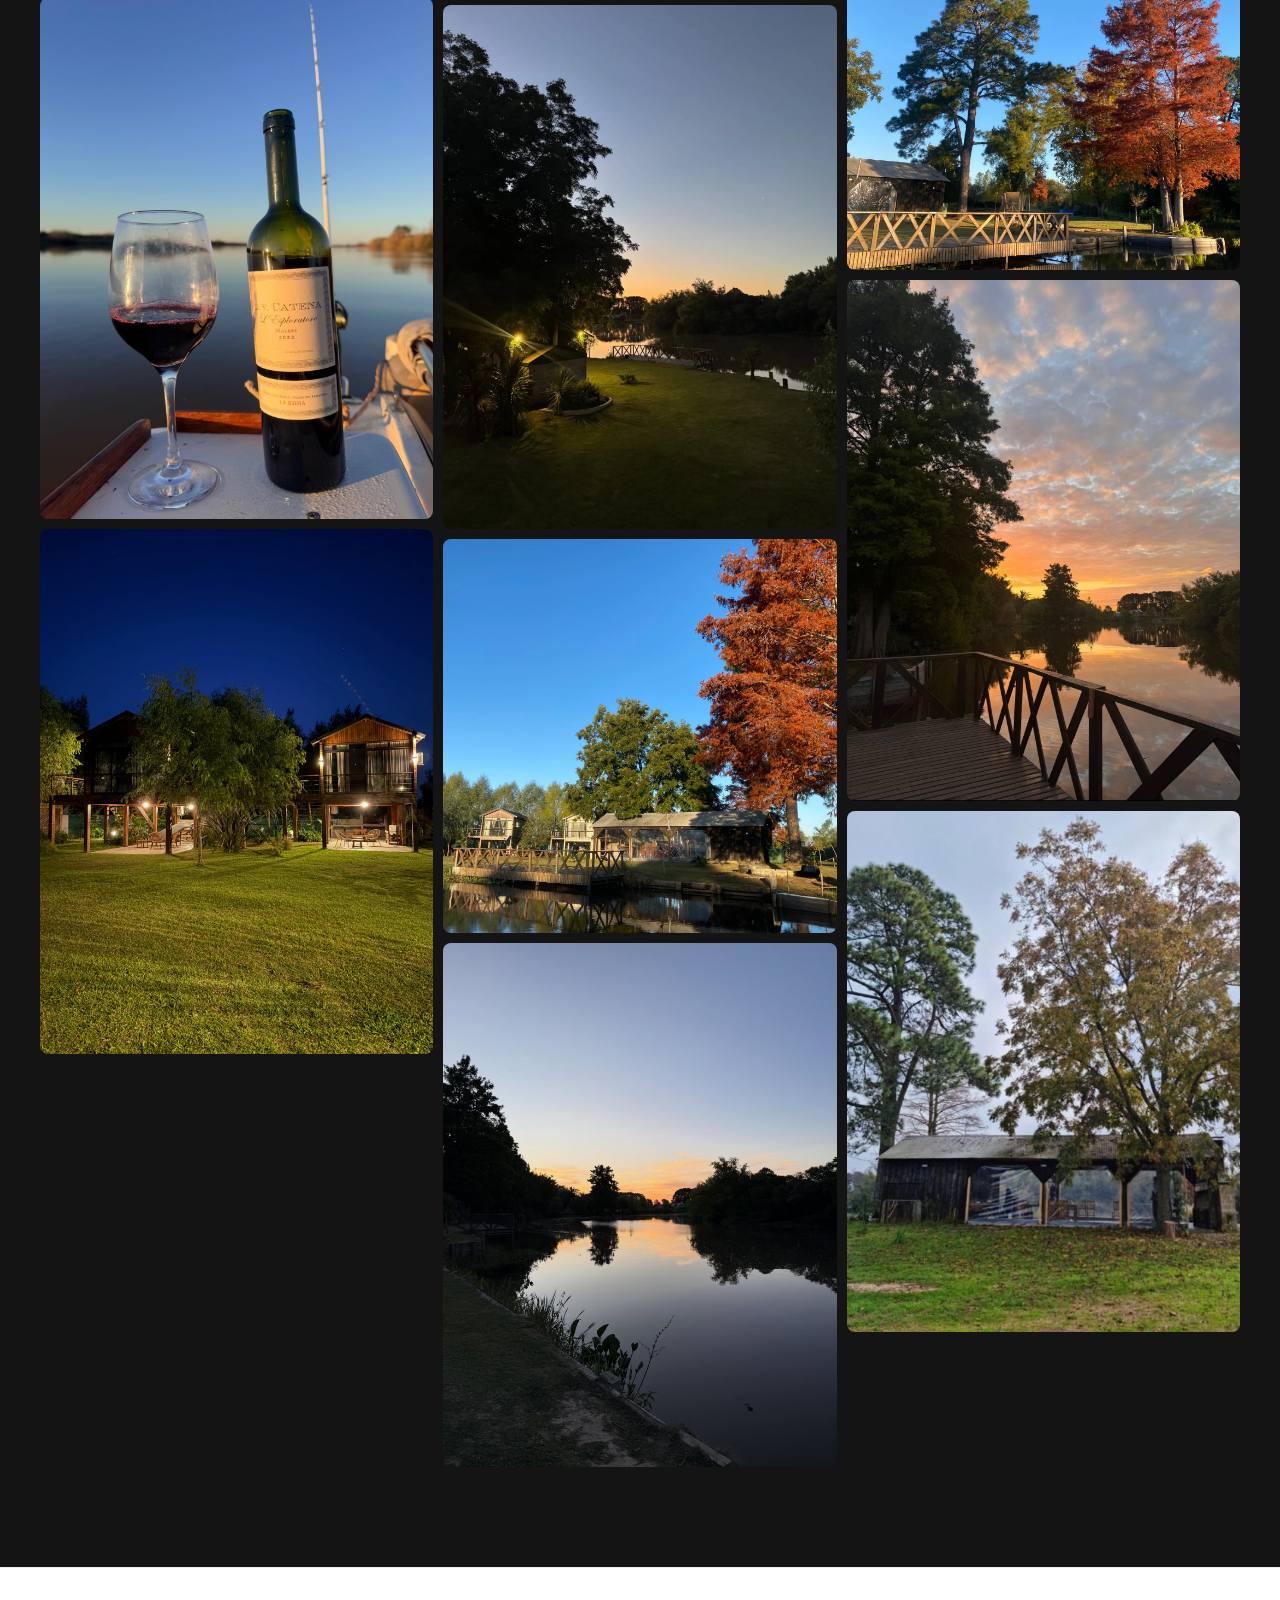
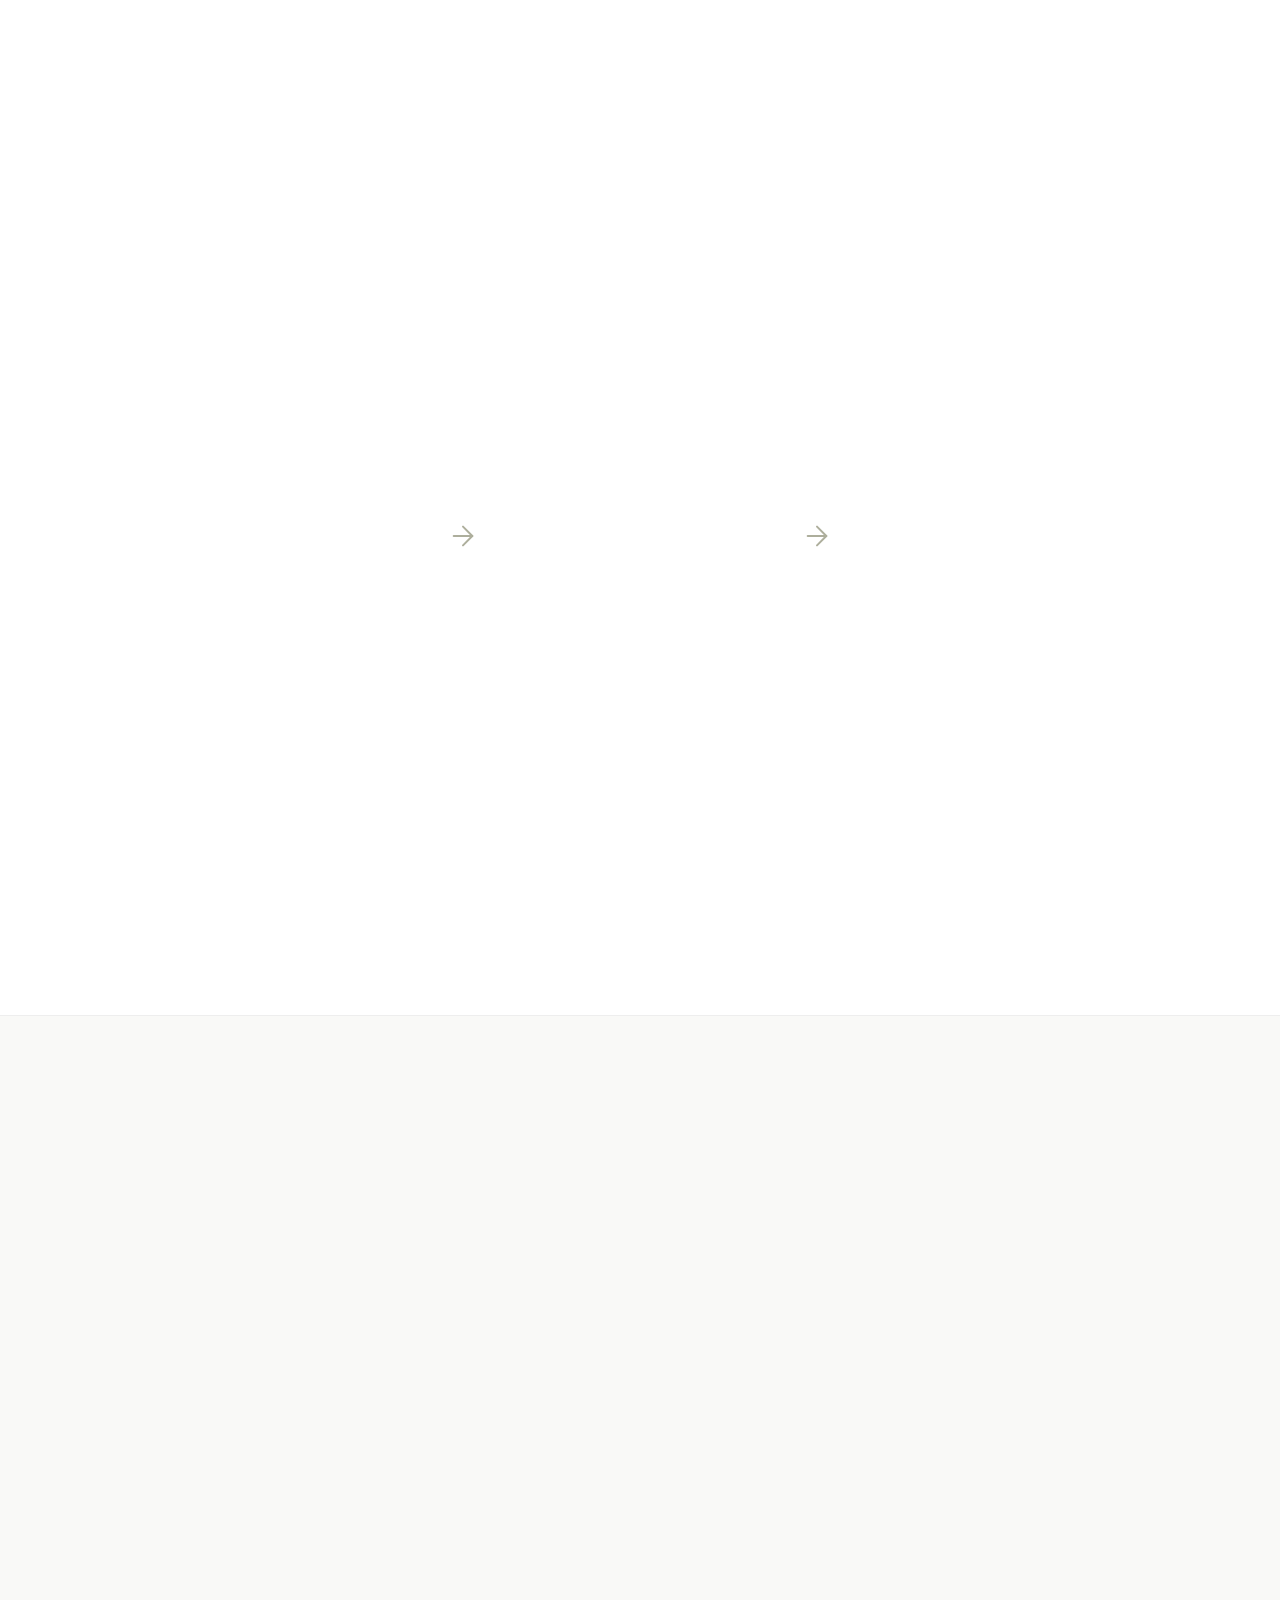
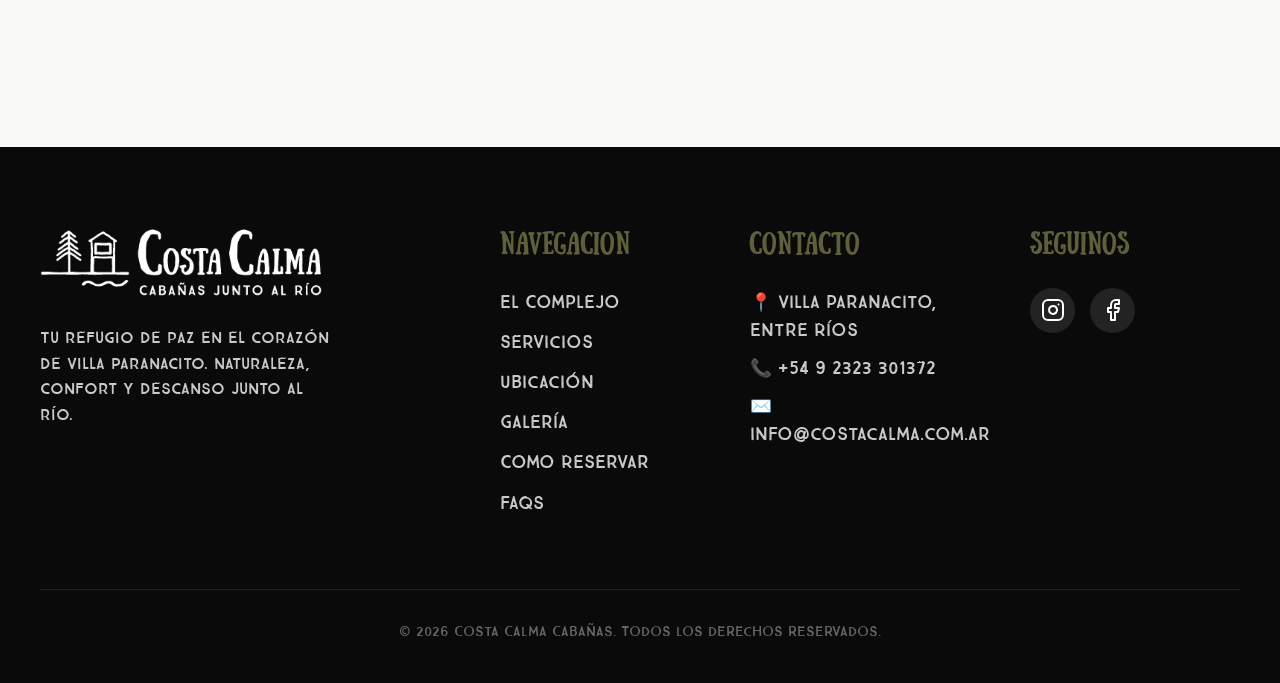
==== commit 60949e6f: "arreglos" ====
--- a/index.html
+++ b/index.html
@@ -151,7 +151,7 @@
             <svg xmlns="http://www.w3.org/2000/svg" width="22" height="22" viewBox="0 0 24 24" fill="none" stroke="currentColor" stroke-width="2" stroke-linecap="round" stroke-linejoin="round"><rect x="3" y="4" width="18" height="18" rx="2" ry="2"/><line x1="16" y1="2" x2="16" y2="6"/><line x1="8" y1="2" x2="8" y2="6"/><line x1="3" y1="10" x2="21" y2="10"/></svg>
             <div>
                 <strong>Todo el año</strong>
-                <span>verano · otoño · invierno</span>
+                <span>verano · otoño · invierno · primavera</span>
             </div>
         </div>
     </div>
@@ -375,7 +375,7 @@
                             <svg xmlns="http://www.w3.org/2000/svg" width="18" height="18" viewBox="0 0 24 24" fill="#FFD700" stroke="#FFD700" stroke-width="2"><polygon points="12 2 15.09 8.26 22 9.27 17 14.14 18.18 21.02 12 17.77 5.82 21.02 7 14.14 2 9.27 8.91 8.26 12 2"></polygon></svg>
                         </div>
                     </div>
-                    <span class="reviews-label">Más de 40 reseñas en Google</span>
+                    <span class="reviews-label">Más de 105 reseñas en Google</span>
                     <a href="https://www.google.com/maps/search/?api=1&query=Costa+Calma+Cabañas+Villa+Paranacito" target="_blank" rel="noopener noreferrer" class="btn-ver-resenas-inline">Ver todas →</a>
                 </div>
                 <div class="reviews-cards-inline">
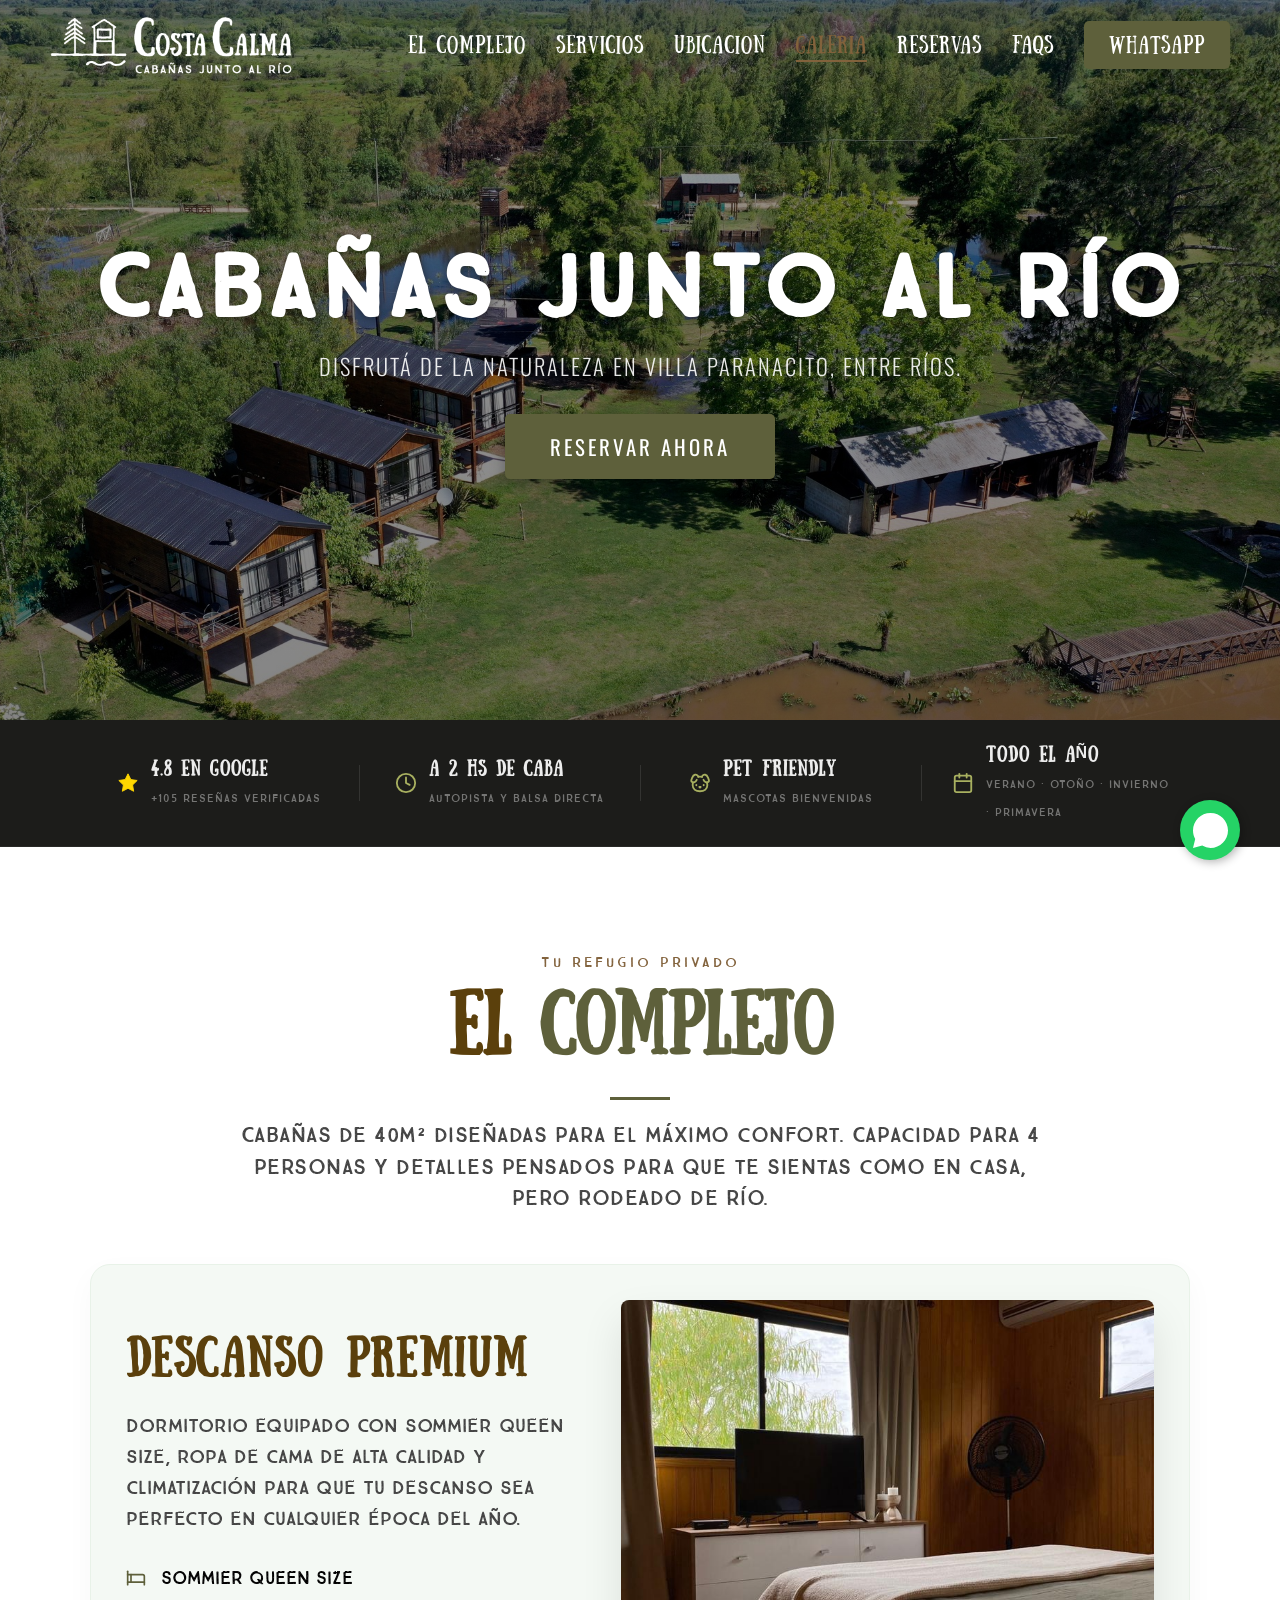
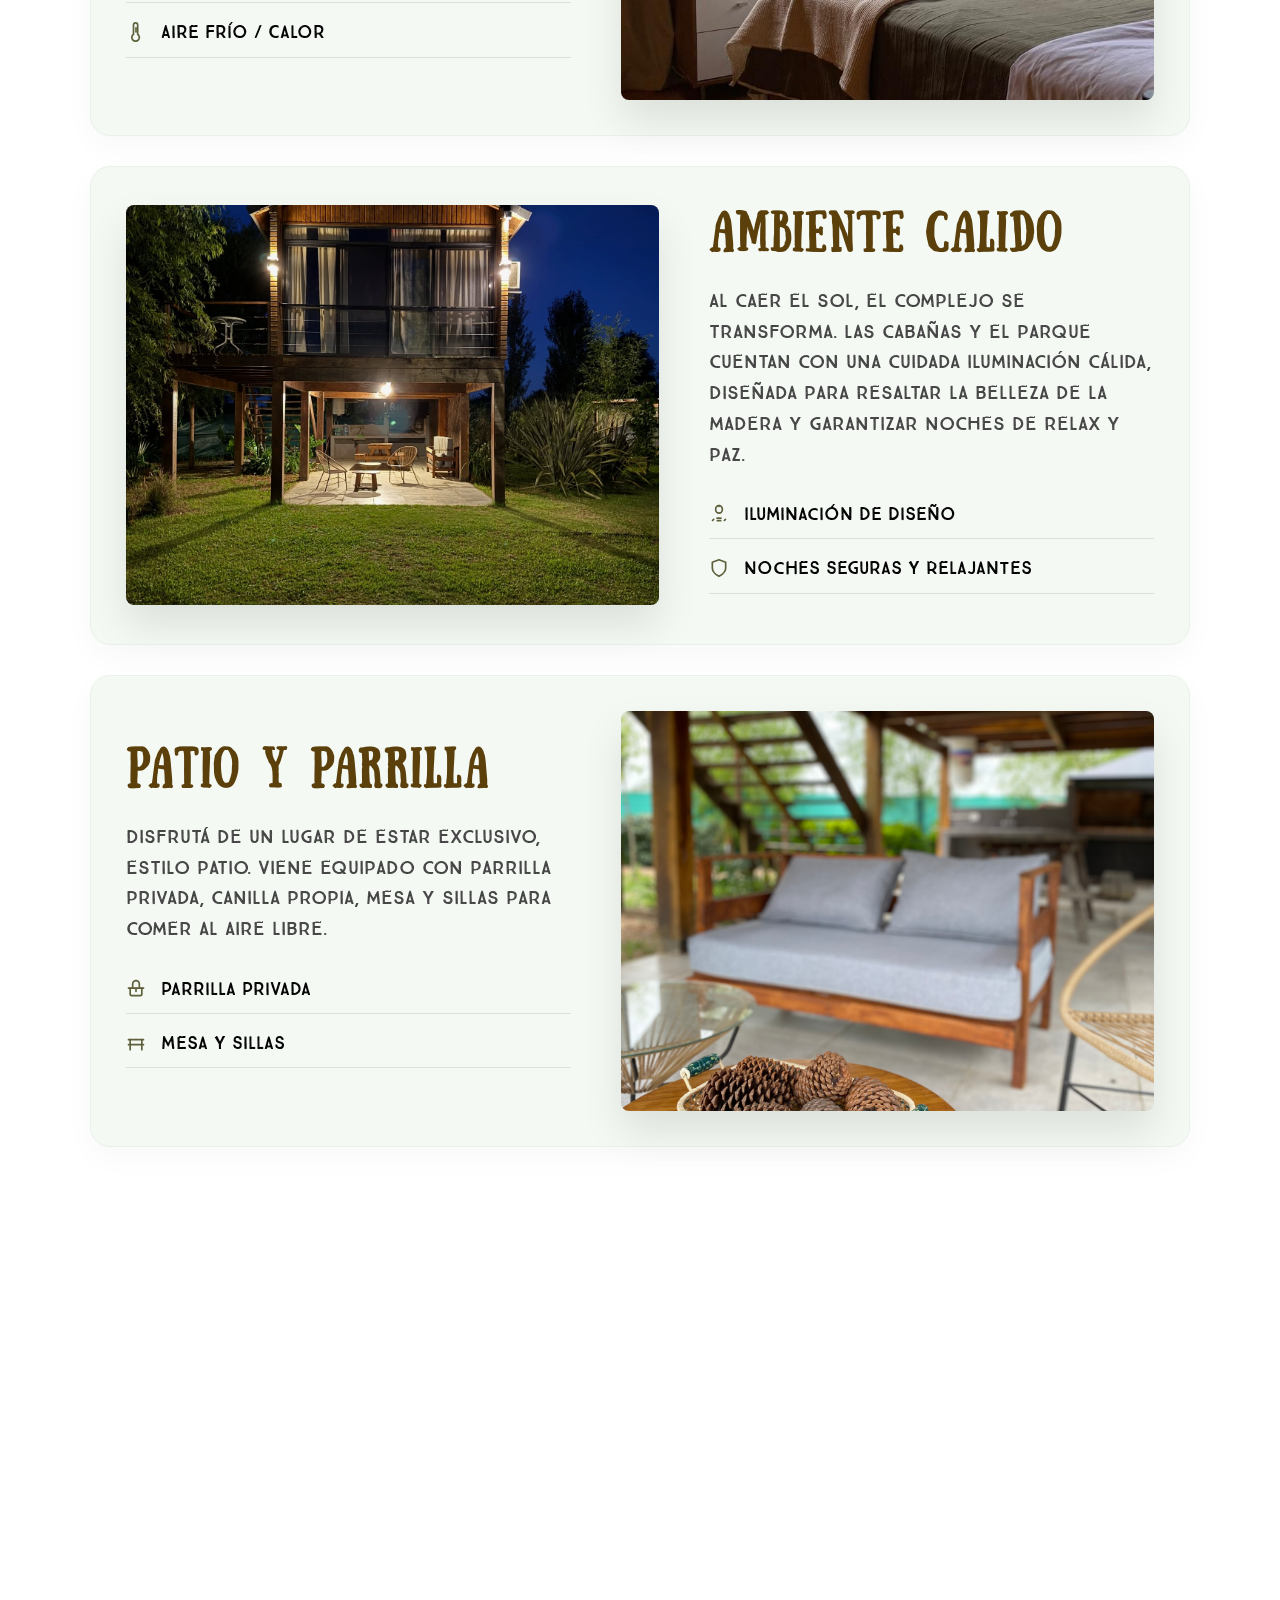
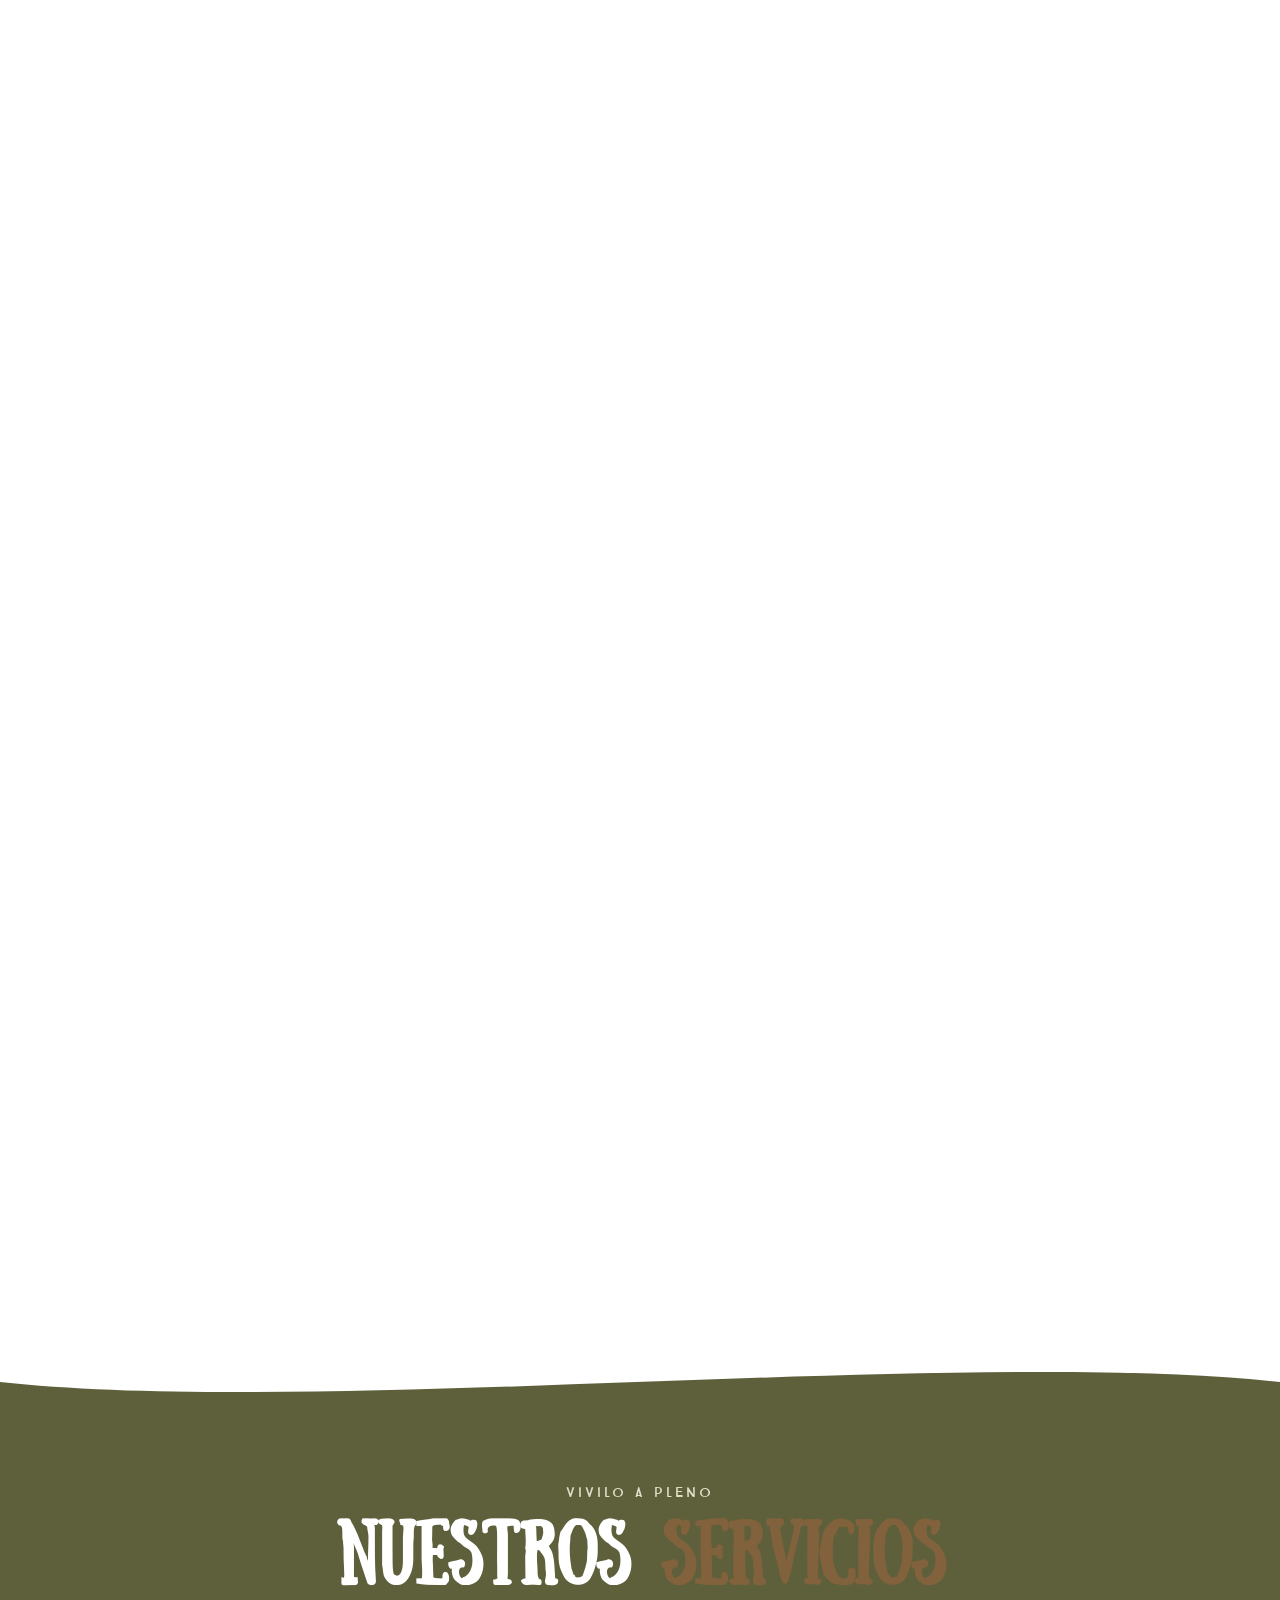
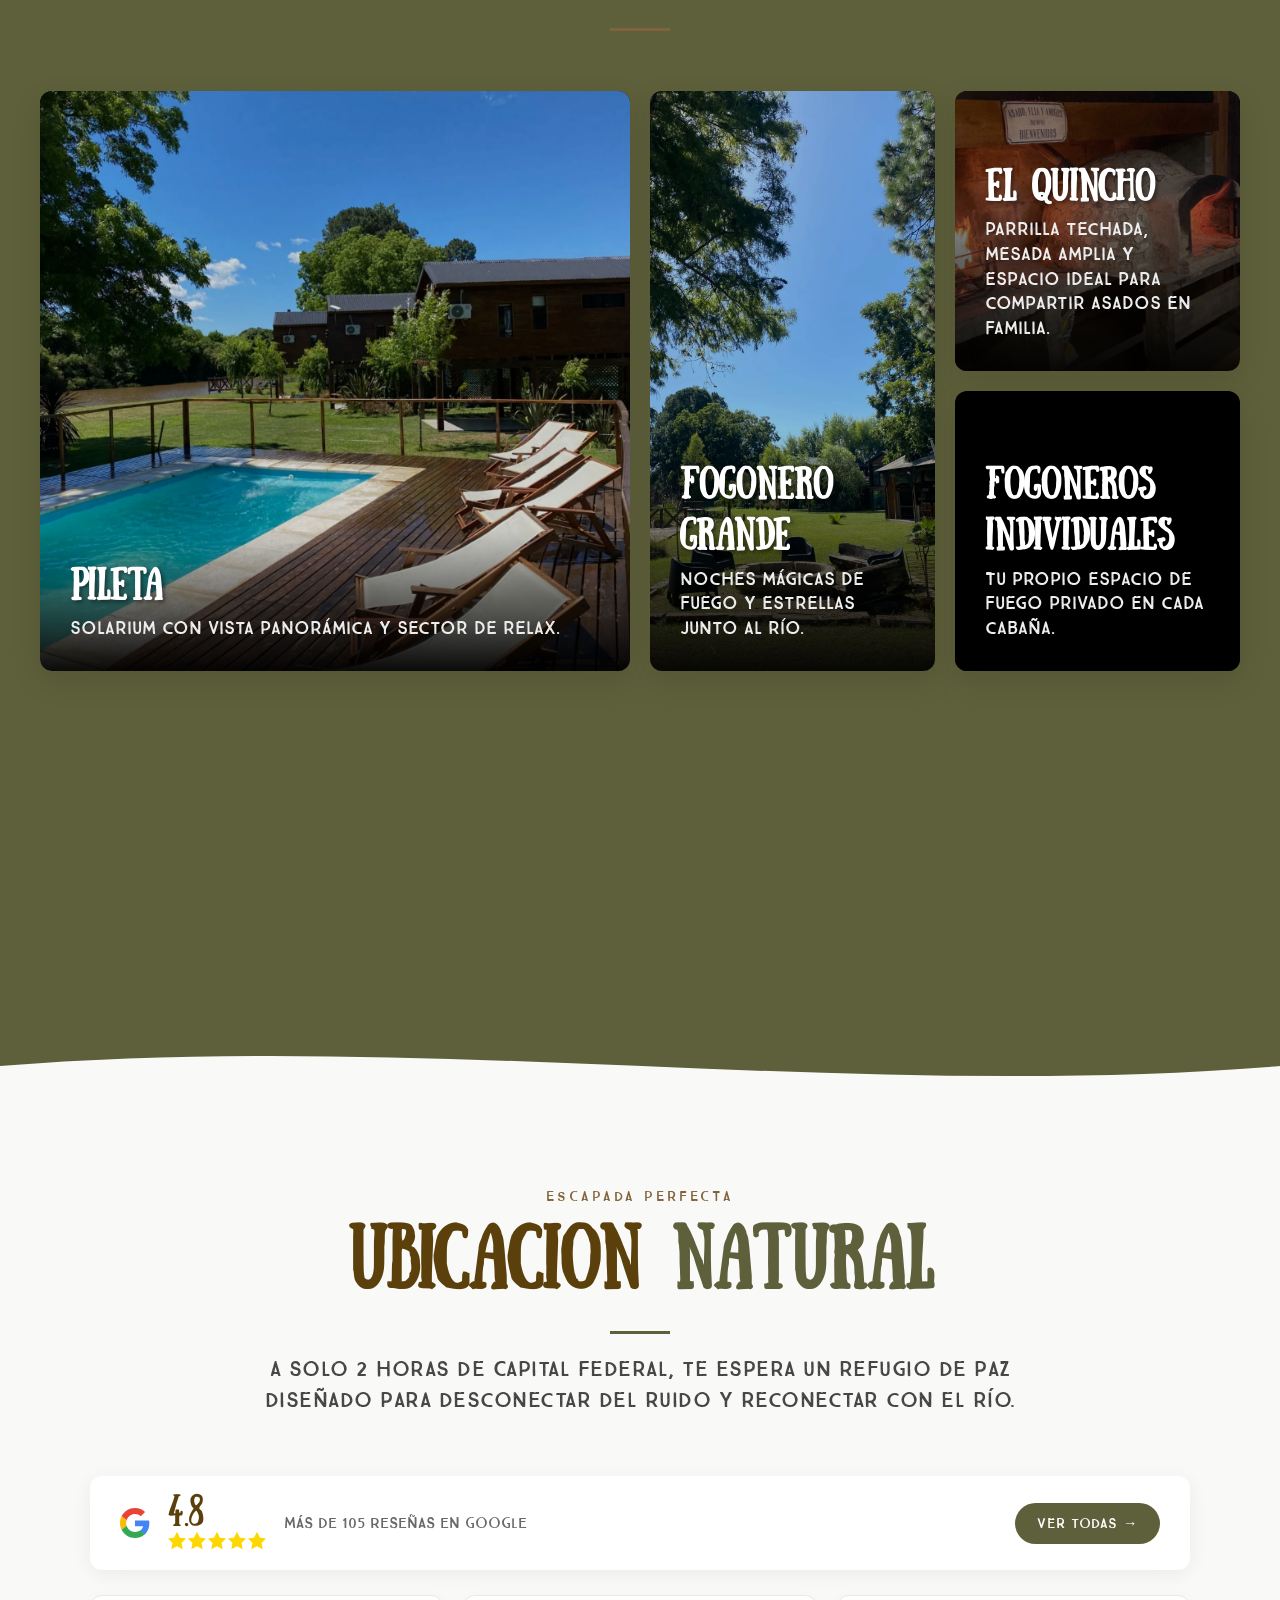
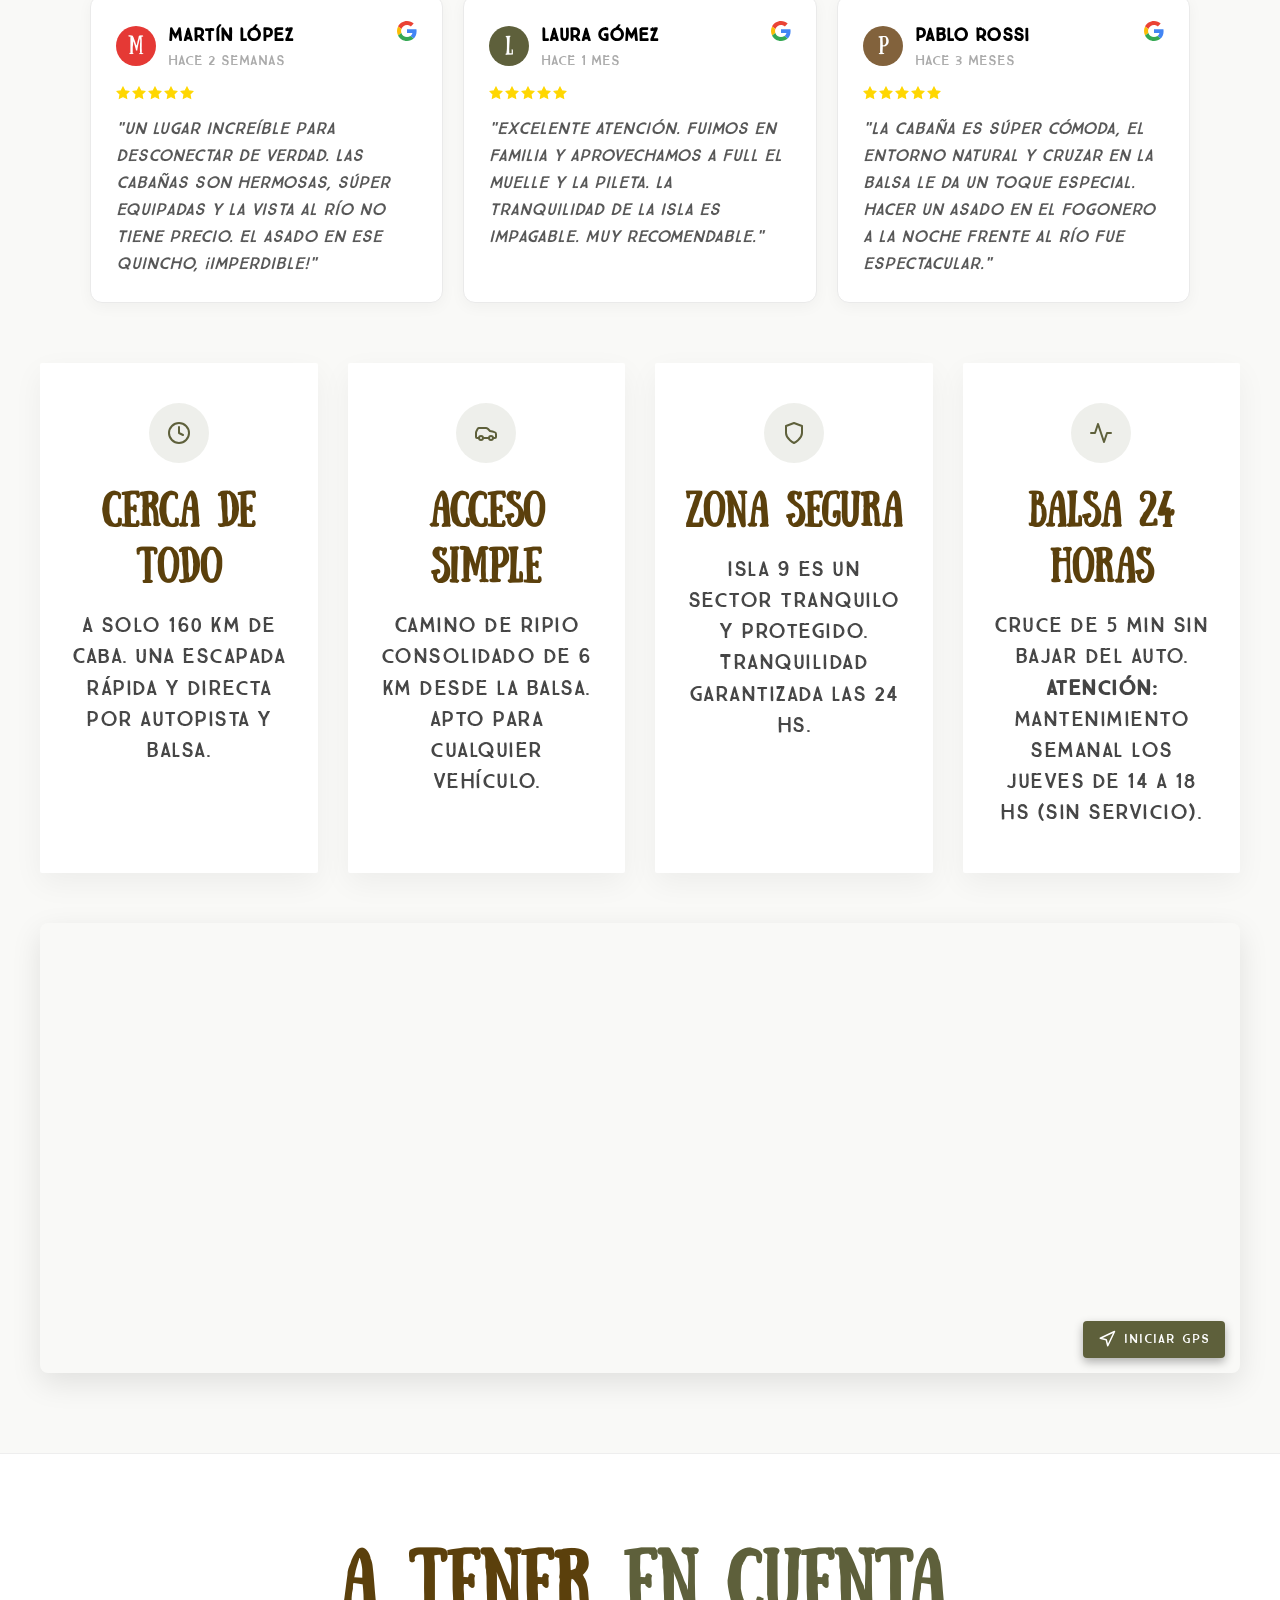
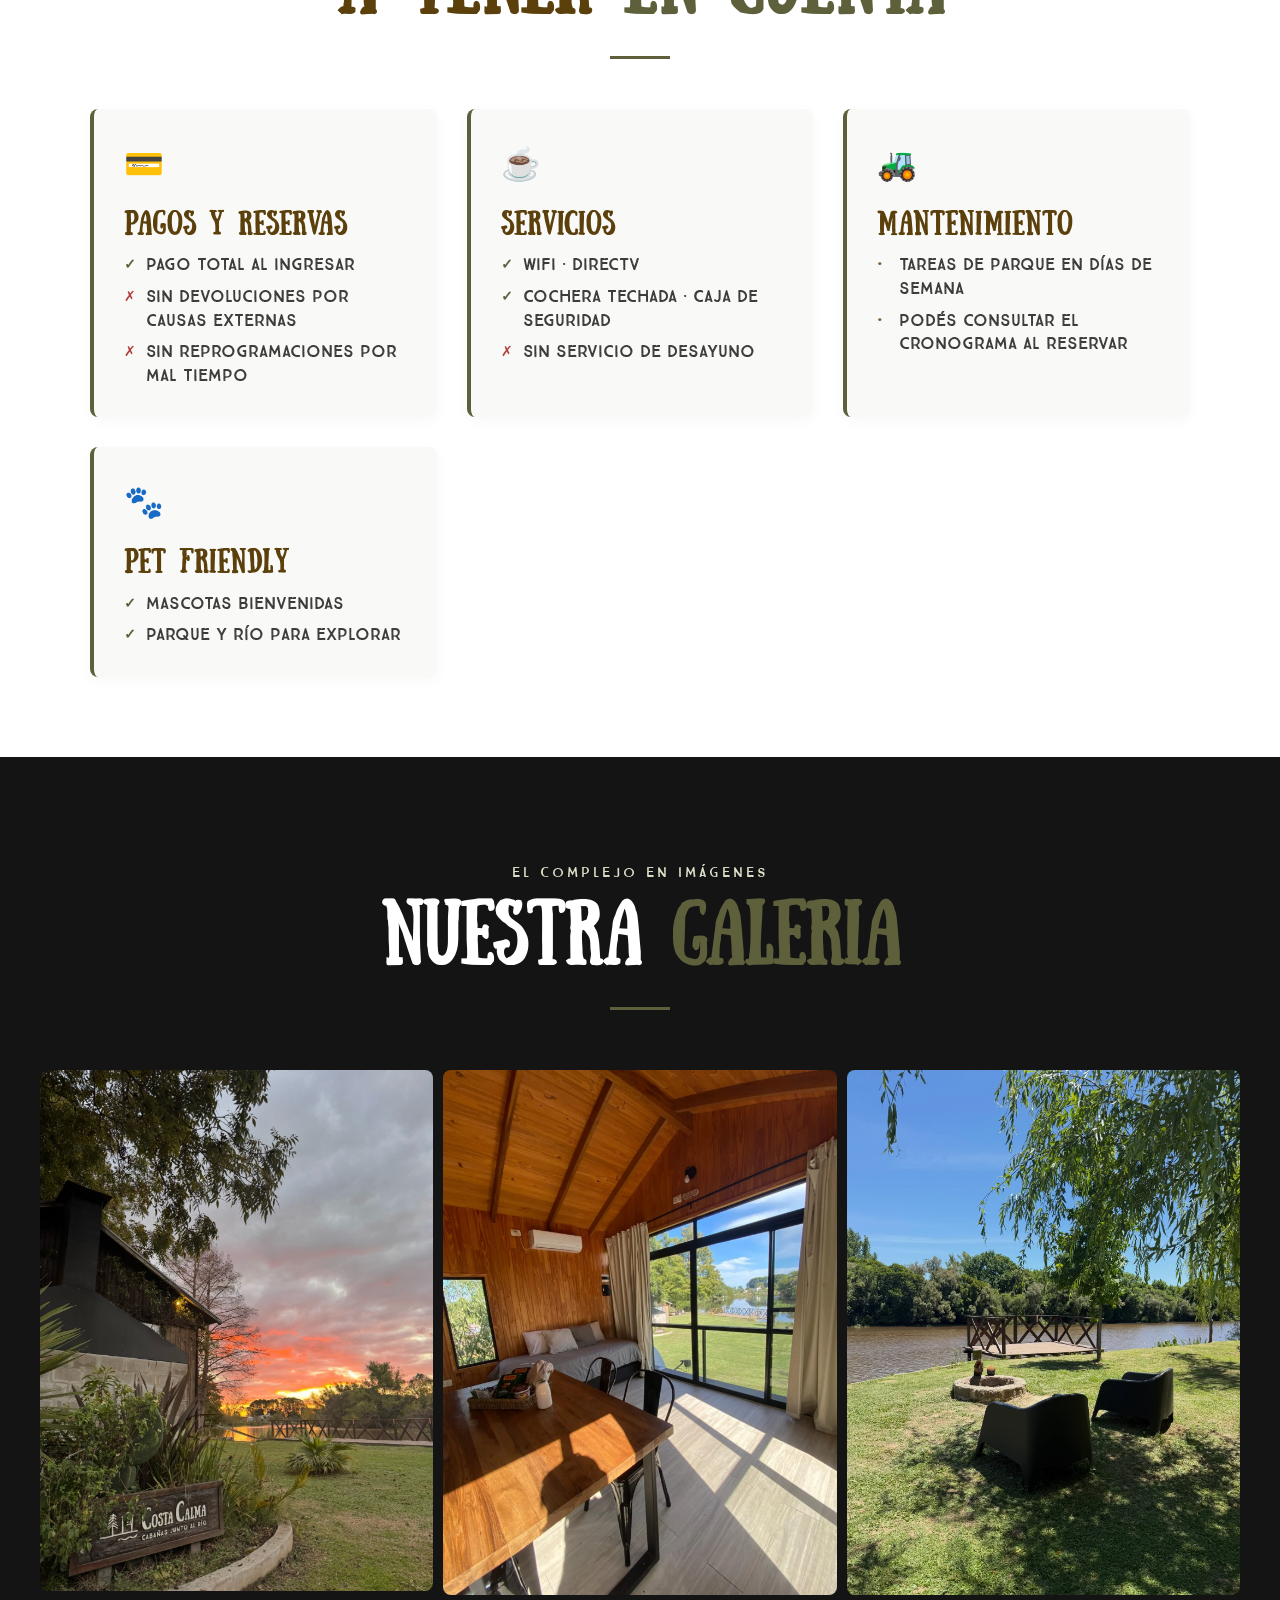
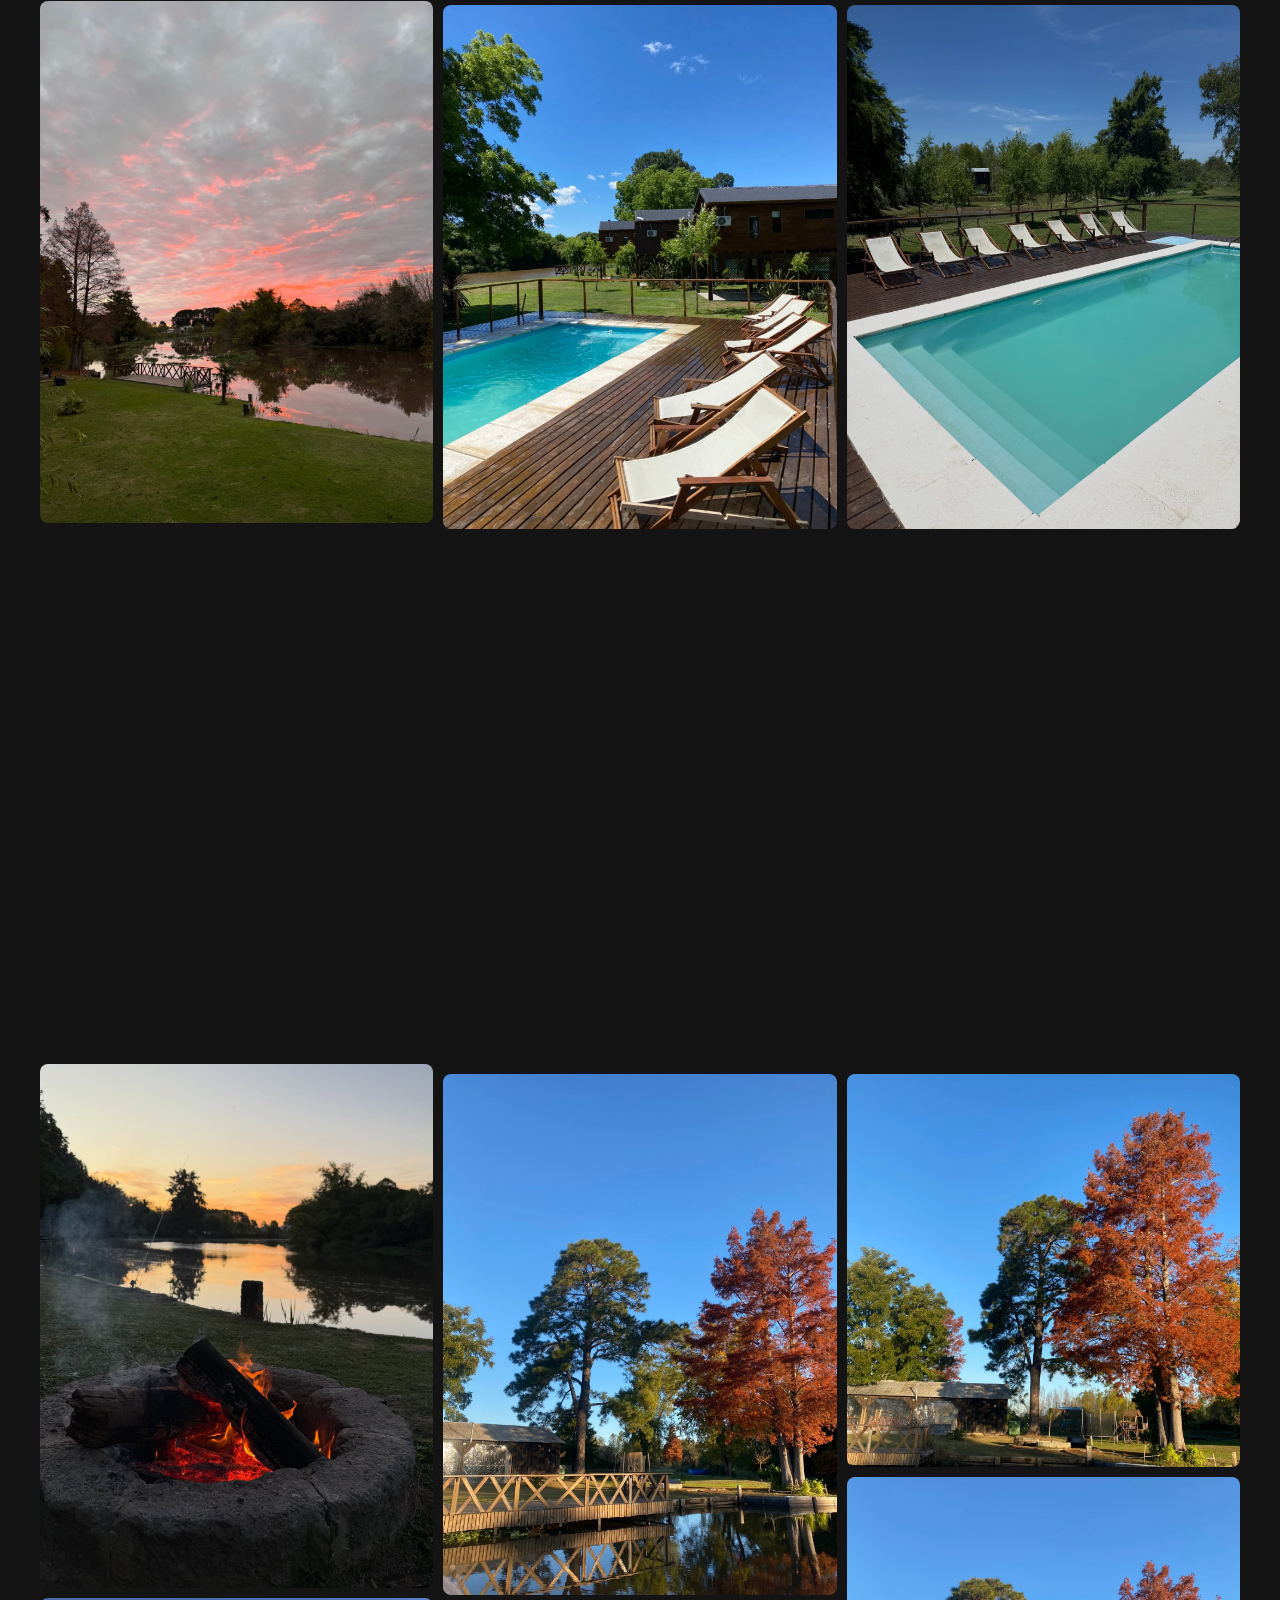
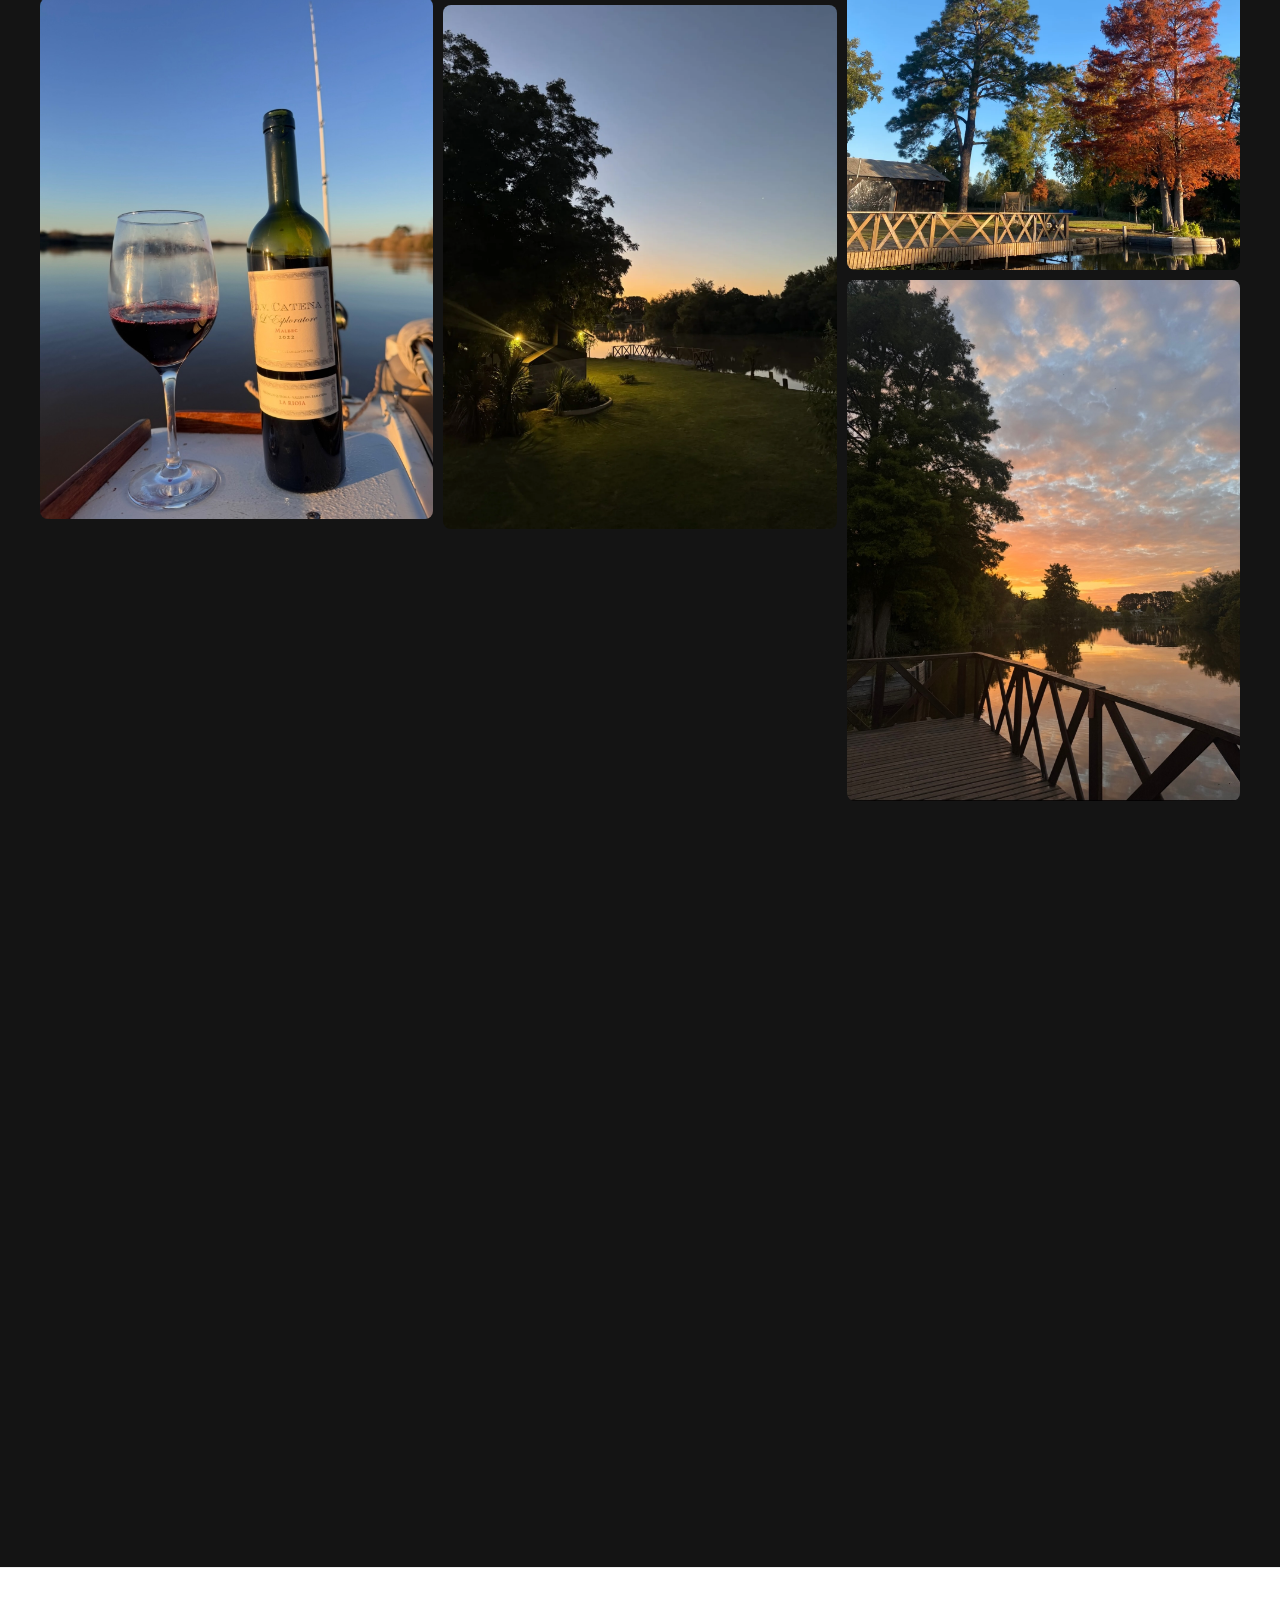
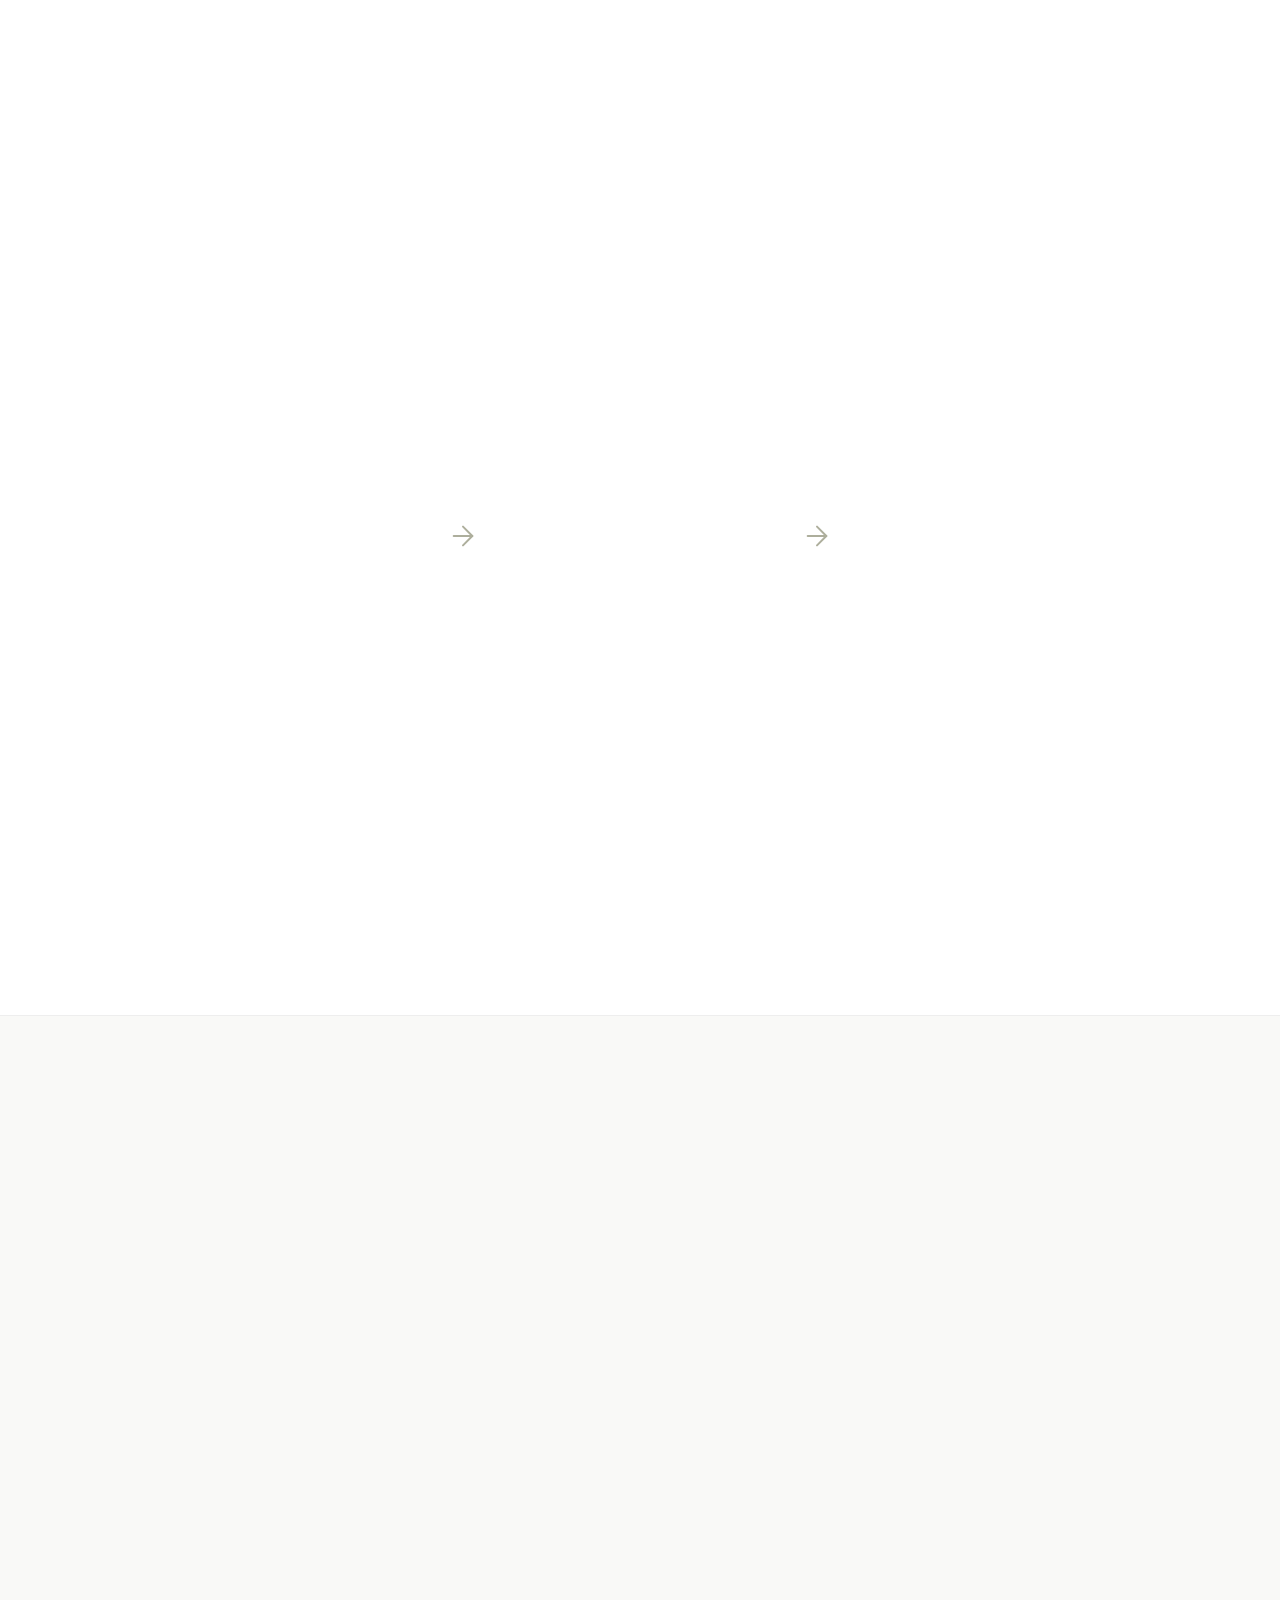
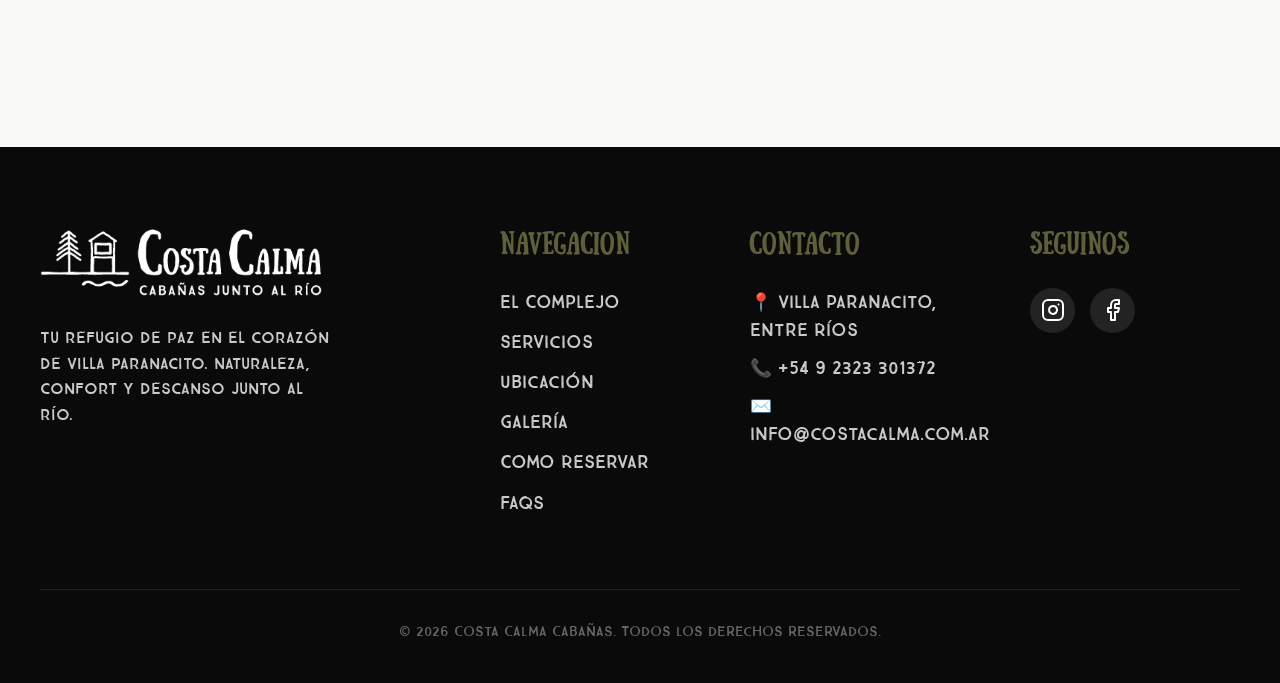
==== commit 53efe8f0: "limpieza y mejoras: saca CSS muerto, inline logos, FAQ schema, perf - CSS: elimina ~275 lineas muert" ====
--- a/index.html
+++ b/index.html
@@ -63,9 +63,64 @@
     }
     </script>
 
+    <!-- Structured Data (Google: preguntas frecuentes) -->
+    <script type="application/ld+json">
+    {
+        "@context": "https://schema.org",
+        "@type": "FAQPage",
+        "mainEntity": [
+            {
+                "@type": "Question",
+                "name": "¿Cuántas personas entran por cabaña?",
+                "acceptedAnswer": {
+                    "@type": "Answer",
+                    "text": "Cada cabaña tiene capacidad para hasta 4 personas. Contamos con cama matrimonial y dos camas individuales, más baño completo y cocina equipada."
+                }
+            },
+            {
+                "@type": "Question",
+                "name": "¿Se puede ir en invierno?",
+                "acceptedAnswer": {
+                    "@type": "Answer",
+                    "text": "Sí. El complejo está abierto todo el año. El invierno tiene su magia propia: atardeceres únicos, niebla sobre el río y noches de fogón. Las cabañas tienen calefacción."
+                }
+            },
+            {
+                "@type": "Question",
+                "name": "¿Cómo se llega? ¿Se necesita auto?",
+                "acceptedAnswer": {
+                    "@type": "Answer",
+                    "text": "Se llega por autopista RN12, luego ruta provincial RP46 hasta el pueblo de Villa Paranacito. Desde ahí cruzás en balsa (5 min sin bajar del auto) y son 6 km de ripio en perfecto estado. La balsa funciona 24 hs (salvo jueves de 14 a 18 hs por mantenimiento)."
+                }
+            },
+            {
+                "@type": "Question",
+                "name": "¿Hay que dejar seña para reservar?",
+                "acceptedAnswer": {
+                    "@type": "Answer",
+                    "text": "Sí. Para confirmar la reserva se abona una seña. El saldo total se paga al ingresar. Consultanos por WhatsApp para conocer los montos y disponibilidad."
+                }
+            },
+            {
+                "@type": "Question",
+                "name": "¿Se puede llevar mascotas?",
+                "acceptedAnswer": {
+                    "@type": "Answer",
+                    "text": "¡Por supuesto! Somos pet friendly. Tus mascotas pueden disfrutar del parque, el río y el fogonero junto a vos."
+                }
+            }
+        ]
+    }
+    </script>
+
+    <meta name="theme-color" content="#5E603B">
+
     <link rel="preconnect" href="https://fonts.googleapis.com">
     <link rel="preconnect" href="https://fonts.gstatic.com" crossorigin>
-    <link href="https://fonts.googleapis.com/css2?family=Londrina+Solid:wght@400;900&family=Oswald:wght@300;400;500&display=swap" rel="stylesheet">
+    <link href="https://fonts.googleapis.com/css2?family=Oswald:wght@300;400;500&display=swap" rel="stylesheet">
+
+    <!-- Precarga de la imagen del hero (mejora el LCP) -->
+    <link rel="preload" as="image" href="assets/images_inuse/aerea.jpg" media="(min-width: 769px)">
 
     <link rel="stylesheet" href="css/index.css">
 </head>
@@ -364,7 +419,7 @@
             <!-- Reseñas Google integradas -->
             <div class="reviews-ubicacion">
                 <div class="reviews-score-row reveal">
-                    <img src="https://upload.wikimedia.org/wikipedia/commons/c/c1/Google_%22G%22_logo.svg" alt="Google" class="g-logo-ubicacion">
+                    <svg class="g-logo-ubicacion" xmlns="http://www.w3.org/2000/svg" viewBox="0 0 48 48" role="img" aria-label="Google"><path fill="#EA4335" d="M24 9.5c3.54 0 6.71 1.22 9.21 3.6l6.85-6.85C35.9 2.38 30.47 0 24 0 14.62 0 6.51 5.38 2.56 13.22l7.98 6.19C12.43 13.72 17.74 9.5 24 9.5z"/><path fill="#4285F4" d="M46.98 24.55c0-1.57-.15-3.09-.38-4.55H24v9.02h12.94c-.58 2.96-2.26 5.48-4.78 7.18l7.73 6c4.51-4.18 7.09-10.36 7.09-17.65z"/><path fill="#FBBC05" d="M10.53 28.59c-.48-1.45-.76-2.99-.76-4.59s.27-3.14.76-4.59l-7.98-6.19C.92 16.46 0 20.12 0 24c0 3.88.92 7.54 2.56 10.78l7.97-6.19z"/><path fill="#34A853" d="M24 48c6.48 0 11.93-2.13 15.89-5.81l-7.73-6c-2.15 1.45-4.92 2.3-8.16 2.3-6.26 0-11.57-4.22-13.47-9.91l-7.98 6.19C6.51 42.62 14.62 48 24 48z"/></svg>
                     <div style="display:flex;flex-direction:column;align-items:flex-start;gap:4px;">
                         <span class="score-ubicacion">4.8</span>
                         <div class="stars-row">
@@ -388,7 +443,7 @@
                                     <span class="review-date">Hace 2 semanas</span>
                                 </div>
                             </div>
-                            <img src="https://upload.wikimedia.org/wikipedia/commons/c/c1/Google_%22G%22_logo.svg" alt="Google" class="g-logo-card">
+                            <svg class="g-logo-card" xmlns="http://www.w3.org/2000/svg" viewBox="0 0 48 48" role="img" aria-label="Google"><path fill="#EA4335" d="M24 9.5c3.54 0 6.71 1.22 9.21 3.6l6.85-6.85C35.9 2.38 30.47 0 24 0 14.62 0 6.51 5.38 2.56 13.22l7.98 6.19C12.43 13.72 17.74 9.5 24 9.5z"/><path fill="#4285F4" d="M46.98 24.55c0-1.57-.15-3.09-.38-4.55H24v9.02h12.94c-.58 2.96-2.26 5.48-4.78 7.18l7.73 6c4.51-4.18 7.09-10.36 7.09-17.65z"/><path fill="#FBBC05" d="M10.53 28.59c-.48-1.45-.76-2.99-.76-4.59s.27-3.14.76-4.59l-7.98-6.19C.92 16.46 0 20.12 0 24c0 3.88.92 7.54 2.56 10.78l7.97-6.19z"/><path fill="#34A853" d="M24 48c6.48 0 11.93-2.13 15.89-5.81l-7.73-6c-2.15 1.45-4.92 2.3-8.16 2.3-6.26 0-11.57-4.22-13.47-9.91l-7.98 6.19C6.51 42.62 14.62 48 24 48z"/></svg>
                         </div>
                         <div class="review-stars">
                             <svg xmlns="http://www.w3.org/2000/svg" width="14" height="14" viewBox="0 0 24 24" fill="#FFD700" stroke="#FFD700" stroke-width="2"><polygon points="12 2 15.09 8.26 22 9.27 17 14.14 18.18 21.02 12 17.77 5.82 21.02 7 14.14 2 9.27 8.91 8.26 12 2"></polygon></svg>
@@ -408,7 +463,7 @@
                                     <span class="review-date">Hace 1 mes</span>
                                 </div>
                             </div>
-                            <img src="https://upload.wikimedia.org/wikipedia/commons/c/c1/Google_%22G%22_logo.svg" alt="Google" class="g-logo-card">
+                            <svg class="g-logo-card" xmlns="http://www.w3.org/2000/svg" viewBox="0 0 48 48" role="img" aria-label="Google"><path fill="#EA4335" d="M24 9.5c3.54 0 6.71 1.22 9.21 3.6l6.85-6.85C35.9 2.38 30.47 0 24 0 14.62 0 6.51 5.38 2.56 13.22l7.98 6.19C12.43 13.72 17.74 9.5 24 9.5z"/><path fill="#4285F4" d="M46.98 24.55c0-1.57-.15-3.09-.38-4.55H24v9.02h12.94c-.58 2.96-2.26 5.48-4.78 7.18l7.73 6c4.51-4.18 7.09-10.36 7.09-17.65z"/><path fill="#FBBC05" d="M10.53 28.59c-.48-1.45-.76-2.99-.76-4.59s.27-3.14.76-4.59l-7.98-6.19C.92 16.46 0 20.12 0 24c0 3.88.92 7.54 2.56 10.78l7.97-6.19z"/><path fill="#34A853" d="M24 48c6.48 0 11.93-2.13 15.89-5.81l-7.73-6c-2.15 1.45-4.92 2.3-8.16 2.3-6.26 0-11.57-4.22-13.47-9.91l-7.98 6.19C6.51 42.62 14.62 48 24 48z"/></svg>
                         </div>
                         <div class="review-stars">
                             <svg xmlns="http://www.w3.org/2000/svg" width="14" height="14" viewBox="0 0 24 24" fill="#FFD700" stroke="#FFD700" stroke-width="2"><polygon points="12 2 15.09 8.26 22 9.27 17 14.14 18.18 21.02 12 17.77 5.82 21.02 7 14.14 2 9.27 8.91 8.26 12 2"></polygon></svg>
@@ -428,7 +483,7 @@
                                     <span class="review-date">Hace 3 meses</span>
                                 </div>
                             </div>
-                            <img src="https://upload.wikimedia.org/wikipedia/commons/c/c1/Google_%22G%22_logo.svg" alt="Google" class="g-logo-card">
+                            <svg class="g-logo-card" xmlns="http://www.w3.org/2000/svg" viewBox="0 0 48 48" role="img" aria-label="Google"><path fill="#EA4335" d="M24 9.5c3.54 0 6.71 1.22 9.21 3.6l6.85-6.85C35.9 2.38 30.47 0 24 0 14.62 0 6.51 5.38 2.56 13.22l7.98 6.19C12.43 13.72 17.74 9.5 24 9.5z"/><path fill="#4285F4" d="M46.98 24.55c0-1.57-.15-3.09-.38-4.55H24v9.02h12.94c-.58 2.96-2.26 5.48-4.78 7.18l7.73 6c4.51-4.18 7.09-10.36 7.09-17.65z"/><path fill="#FBBC05" d="M10.53 28.59c-.48-1.45-.76-2.99-.76-4.59s.27-3.14.76-4.59l-7.98-6.19C.92 16.46 0 20.12 0 24c0 3.88.92 7.54 2.56 10.78l7.97-6.19z"/><path fill="#34A853" d="M24 48c6.48 0 11.93-2.13 15.89-5.81l-7.73-6c-2.15 1.45-4.92 2.3-8.16 2.3-6.26 0-11.57-4.22-13.47-9.91l-7.98 6.19C6.51 42.62 14.62 48 24 48z"/></svg>
                         </div>
                         <div class="review-stars">
                             <svg xmlns="http://www.w3.org/2000/svg" width="14" height="14" viewBox="0 0 24 24" fill="#FFD700" stroke="#FFD700" stroke-width="2"><polygon points="12 2 15.09 8.26 22 9.27 17 14.14 18.18 21.02 12 17.77 5.82 21.02 7 14.14 2 9.27 8.91 8.26 12 2"></polygon></svg>
@@ -710,7 +765,7 @@
 
             <div class="reservar-cta reveal">
                 <a href="https://wa.me/5492323301372?text=Hola!%20Me%20gustaría%20consultar%20disponibilidad%20para%20realizar%20una%20reserva%20en%20Costa%20Calma" class="btn-whatsapp-grande" target="_blank" rel="noopener noreferrer">
-                    <img src="https://upload.wikimedia.org/wikipedia/commons/6/6b/WhatsApp.svg" alt="" width="26" height="26">
+                    <svg width="26" height="26" viewBox="0 0 32 32" xmlns="http://www.w3.org/2000/svg" aria-hidden="true"><path fill="#FFF" d="M16 0C7.163 0 0 7.163 0 16c0 2.822.737 5.472 2.026 7.77L0 32l8.44-2.215A15.93 15.93 0 0 0 16 32c8.837 0 16-7.163 16-16S24.837 0 16 0zm8.13 19.6c-.39-.196-2.31-1.14-2.667-1.27-.357-.13-.617-.196-.877.196-.26.39-1.007 1.27-1.235 1.53-.228.26-.455.293-.845.098-.39-.196-1.647-.607-3.137-1.936-1.16-1.034-1.943-2.31-2.17-2.7-.228-.39-.024-.6.17-.795.175-.174.39-.455.585-.683.196-.228.26-.39.39-.65.13-.26.065-.488-.033-.683-.098-.196-.877-2.115-1.202-2.896-.316-.76-.638-.657-.877-.67l-.747-.013c-.26 0-.683.098-1.04.488-.357.39-1.365 1.334-1.365 3.253s1.398 3.773 1.593 4.033c.196.26 2.75 4.2 6.663 5.888.93.402 1.657.642 2.223.822.934.297 1.784.255 2.456.155.75-.112 2.31-.944 2.636-1.855.325-.91.325-1.69.228-1.855-.098-.163-.357-.26-.747-.455z"/></svg>
                     CONSULTAR DISPONIBILIDAD
                 </a>
             </div>
@@ -780,8 +835,9 @@
     <!-- ********************************** FOOTER ********************************** -->
     <a href="https://wa.me/5492323301372?text=Hola!%20Me%20gustaría%20recibir%20más%20información%20sobre%20las%20cabañas%20Costa%20Calma"
        class="whatsapp-float"
+       aria-label="Escribinos por WhatsApp"
        target="_blank" rel="noopener noreferrer">
-        <img src="https://upload.wikimedia.org/wikipedia/commons/6/6b/WhatsApp.svg" alt="WhatsApp">
+        <svg viewBox="0 0 32 32" xmlns="http://www.w3.org/2000/svg" aria-hidden="true"><path fill="#FFF" d="M16 0C7.163 0 0 7.163 0 16c0 2.822.737 5.472 2.026 7.77L0 32l8.44-2.215A15.93 15.93 0 0 0 16 32c8.837 0 16-7.163 16-16S24.837 0 16 0zm8.13 19.6c-.39-.196-2.31-1.14-2.667-1.27-.357-.13-.617-.196-.877.196-.26.39-1.007 1.27-1.235 1.53-.228.26-.455.293-.845.098-.39-.196-1.647-.607-3.137-1.936-1.16-1.034-1.943-2.31-2.17-2.7-.228-.39-.024-.6.17-.795.175-.174.39-.455.585-.683.196-.228.26-.39.39-.65.13-.26.065-.488-.033-.683-.098-.196-.877-2.115-1.202-2.896-.316-.76-.638-.657-.877-.67l-.747-.013c-.26 0-.683.098-1.04.488-.357.39-1.365 1.334-1.365 3.253s1.398 3.773 1.593 4.033c.196.26 2.75 4.2 6.663 5.888.93.402 1.657.642 2.223.822.934.297 1.784.255 2.456.155.75-.112 2.31-.944 2.636-1.855.325-.91.325-1.69.228-1.855-.098-.163-.357-.26-.747-.455z"/></svg>
     </a>
 
     <button class="scroll-top" id="scroll-top" aria-label="Volver arriba">
--- a/css/index.css
+++ b/css/index.css
@@ -113,39 +113,6 @@
     line-height: 1.6;
     font-weight: 300;
     font-size: 1.1rem;
-}
-
-/* --- SECCIONES GENERALES --- */
-.section-container {
-    padding: 60px 20px;
-    max-width: 1200px;
-    margin: 0 auto;
-}
-
-.section-title {
-    font-family: var(--font-titulos);
-    color: var(--color-marron-oscuro);
-    margin-bottom: 30px;
-    font-size: 4rem;
-    text-transform: uppercase;
-}
-
-.bg-verde {
-    background-color: var(--color-verde);
-    max-width: 100%;
-}
-
-.text-white {
-    color: var(--color-blanco);
-}
-
-.content-text p {
-    margin-bottom: 15px;
-    font-family: var(--font-textos);
-    font-size: 1.3rem;
-    line-height: 1.5;
-    letter-spacing: 0.5px;
-    color: #444;
 }
 
 /* --- NAVEGACIÓN GLASSMORPHISM Y OFF-CANVAS --- */
@@ -499,7 +466,8 @@
     background-color: var(--color-verde); 
 }
 
-.whatsapp-float img {
+.whatsapp-float img,
+.whatsapp-float svg {
     width: 35px;
     height: 35px;
 }
@@ -846,114 +814,7 @@
     }
 }
 
-/* --- SECCIÓN REVIEWS / POR QUÉ ELEGIRNOS --- */
-.seccion-reviews {
-    /* Cambiamos la cocina por la cabaña de noche */
-    background-image: linear-gradient(rgba(0, 0, 0, 0.7), rgba(0, 0, 0, 0.7)), url('../assets/images_inuse/cabaña_noche.jpg');
-    background-attachment: fixed;
-    background-size: cover;
-    background-position: center;
-    padding: 100px 0;
-    color: white;
-}
-
-.reviews-content {
-    max-width: 1100px;
-    margin: 0 auto;
-}
-
-.seccion-reviews .titulo-seccion { text-align: center; color: var(--color-blanco); }
-.seccion-reviews .text-highlight { color: var(--color-verde); }
-.seccion-reviews .separador-marca { background-color: var(--color-verde); margin: 20px auto 50px; }
-
-/* Cabecera Google */
-.google-reviews-header {
-    display: flex;
-    flex-direction: column;
-    align-items: center;
-    background: rgba(255, 255, 255, 0.05);
-    border: 1px solid rgba(255, 255, 255, 0.1);
-    padding: 25px 40px;
-    border-radius: 12px;
-    margin-bottom: 50px;
-    backdrop-filter: blur(10px);
-    text-align: center;
-}
-
-.gr-score-box {
-    display: flex;
-    align-items: center;
-    gap: 20px;
-    margin-bottom: 10px;
-}
-
-.g-logo-main {
-    width: 45px;
-    height: 45px;
-}
-
-.gr-score-details {
-    display: flex;
-    flex-direction: column;
-    align-items: flex-start;
-}
-
-.gr-score-details .score {
-    font-family: var(--font-titulos);
-    font-size: 2.2rem;
-    line-height: 1;
-}
-
-.gr-score-details .stars {
-    display: flex;
-    gap: 2px;
-}
-
-.google-reviews-header .platform {
-    font-family: var(--font-textos);
-    font-size: 1rem;
-    color: #ccc;
-    margin-bottom: 20px;
-}
-
-.btn-ver-resenas {
-    background-color: transparent;
-    color: var(--color-blanco);
-    border: 1px solid var(--color-blanco);
-    padding: 10px 25px;
-    border-radius: 30px;
-    text-decoration: none;
-    font-family: var(--font-textos);
-    font-size: 1rem;
-    transition: all 0.3s ease;
-}
-
-.btn-ver-resenas:hover {
-    background-color: var(--color-blanco);
-    color: var(--color-negro);
-}
-
-/* Grilla de Tarjetas */
-.reviews-grid-cards {
-    display: grid;
-    grid-template-columns: repeat(3, 1fr);
-    gap: 25px;
-}
-
-.review-card {
-    background: rgba(255, 255, 255, 0.05); 
-    border: 1px solid rgba(255, 255, 255, 0.1);
-    padding: 25px;
-    border-radius: 12px;
-    backdrop-filter: blur(8px);
-    transition: transform 0.3s ease;
-}
-
-.review-card:hover {
-    transform: translateY(-10px);
-    background: rgba(255, 255, 255, 0.08);
-}
-
+/* --- Estilos compartidos por las tarjetas de reseñas (ver bloque .reviews-ubicacion) --- */
 .review-card-header {
     display: flex;
     justify-content: space-between;
@@ -970,7 +831,7 @@
 .reviewer-avatar {
     width: 40px;
     height: 40px;
-    background-color: #e53935; 
+    background-color: #e53935;
     color: white;
     font-family: var(--font-titulos);
     font-size: 1.2rem;
@@ -1014,27 +875,6 @@
     font-size: 1.05rem;
     line-height: 1.6;
     color: #e0e0e0;
-}
-
-@media (max-width: 992px) {
-    .reviews-grid-cards {
-        grid-template-columns: repeat(2, 1fr);
-    }
-}
-
-@media (max-width: 768px) {
-    .reviews-grid-cards {
-        grid-template-columns: repeat(2, 1fr);
-    }
-    .seccion-reviews {
-        background-attachment: scroll;
-    }
-}
-
-@media (max-width: 480px) {
-    .reviews-grid-cards {
-        grid-template-columns: 1fr;
-    }
 }
 
 /* --- SECCIÓN LLEGADA / UBICACION --- */
@@ -1280,41 +1120,6 @@
 
 .politica-lista .pol-info { color: #3a3a3a; }
 .politica-lista .pol-info::before { content: "·"; color: var(--color-marron-claro); font-weight: 700; font-size: 1.2rem; top: -1px; }
-
-.politica-card-pet {
-    overflow: hidden;
-    padding: 0;
-    border-left: none;
-    border-top: 4px solid var(--color-verde);
-}
-
-.politica-pet-img {
-    width: 100%;
-    height: 160px;
-    overflow: hidden;
-}
-
-.politica-pet-img img {
-    width: 100%;
-    height: 100%;
-    object-fit: cover;
-    object-position: center 40%;
-    transition: transform 0.4s ease;
-}
-
-.politica-card-pet:hover .politica-pet-img img {
-    transform: scale(1.06);
-}
-
-.politica-card-pet .politica-icon,
-.politica-card-pet h4,
-.politica-card-pet p {
-    padding: 0 30px;
-}
-
-.politica-card-pet .politica-icon {
-    padding-top: 20px;
-}
 
 @media (max-width: 768px) {
     .politicas-grid {
@@ -1624,78 +1429,6 @@
 .seccion-servicios {
     padding-top: 60px;
     padding-bottom: 60px;
-}
-
-/* --- AMENITIES COMPACT GRID --- */
-.amenities-compact {
-    display: grid;
-    grid-template-columns: repeat(4, 1fr);
-    gap: 16px;
-    max-width: 1100px;
-    margin: -20px auto 50px;
-    padding: 28px;
-    background-color: #f4f9f4;
-    border-radius: 16px;
-    border: 1px solid #e8f2e8;
-}
-
-.amenity-item {
-    display: flex;
-    align-items: center;
-    gap: 14px;
-    padding: 16px;
-    background: white;
-    border-radius: 10px;
-    box-shadow: 0 2px 10px rgba(0,0,0,0.04);
-}
-
-.amenity-icon-wrap {
-    width: 44px;
-    height: 44px;
-    min-width: 44px;
-    background-color: #5e603b1a;
-    color: var(--color-verde);
-    display: flex;
-    align-items: center;
-    justify-content: center;
-    border-radius: 10px;
-}
-
-.amenity-info {
-    display: flex;
-    flex-direction: column;
-    gap: 3px;
-}
-
-.amenity-info h4 {
-    font-family: var(--font-titulos);
-    font-size: 1rem;
-    color: var(--color-marron-oscuro);
-    letter-spacing: 1px;
-    text-transform: uppercase;
-    line-height: 1.2;
-    margin: 0;
-}
-
-.amenity-info span {
-    font-family: var(--font-textos);
-    font-size: 0.8rem;
-    color: #777;
-    letter-spacing: 0.3px;
-}
-
-@media (max-width: 992px) {
-    .amenities-compact {
-        grid-template-columns: repeat(2, 1fr);
-    }
-}
-
-@media (max-width: 576px) {
-    .amenities-compact {
-        grid-template-columns: 1fr;
-        padding: 20px;
-        margin-top: 0;
-    }
 }
 
 /* --- CTA STRIP --- */
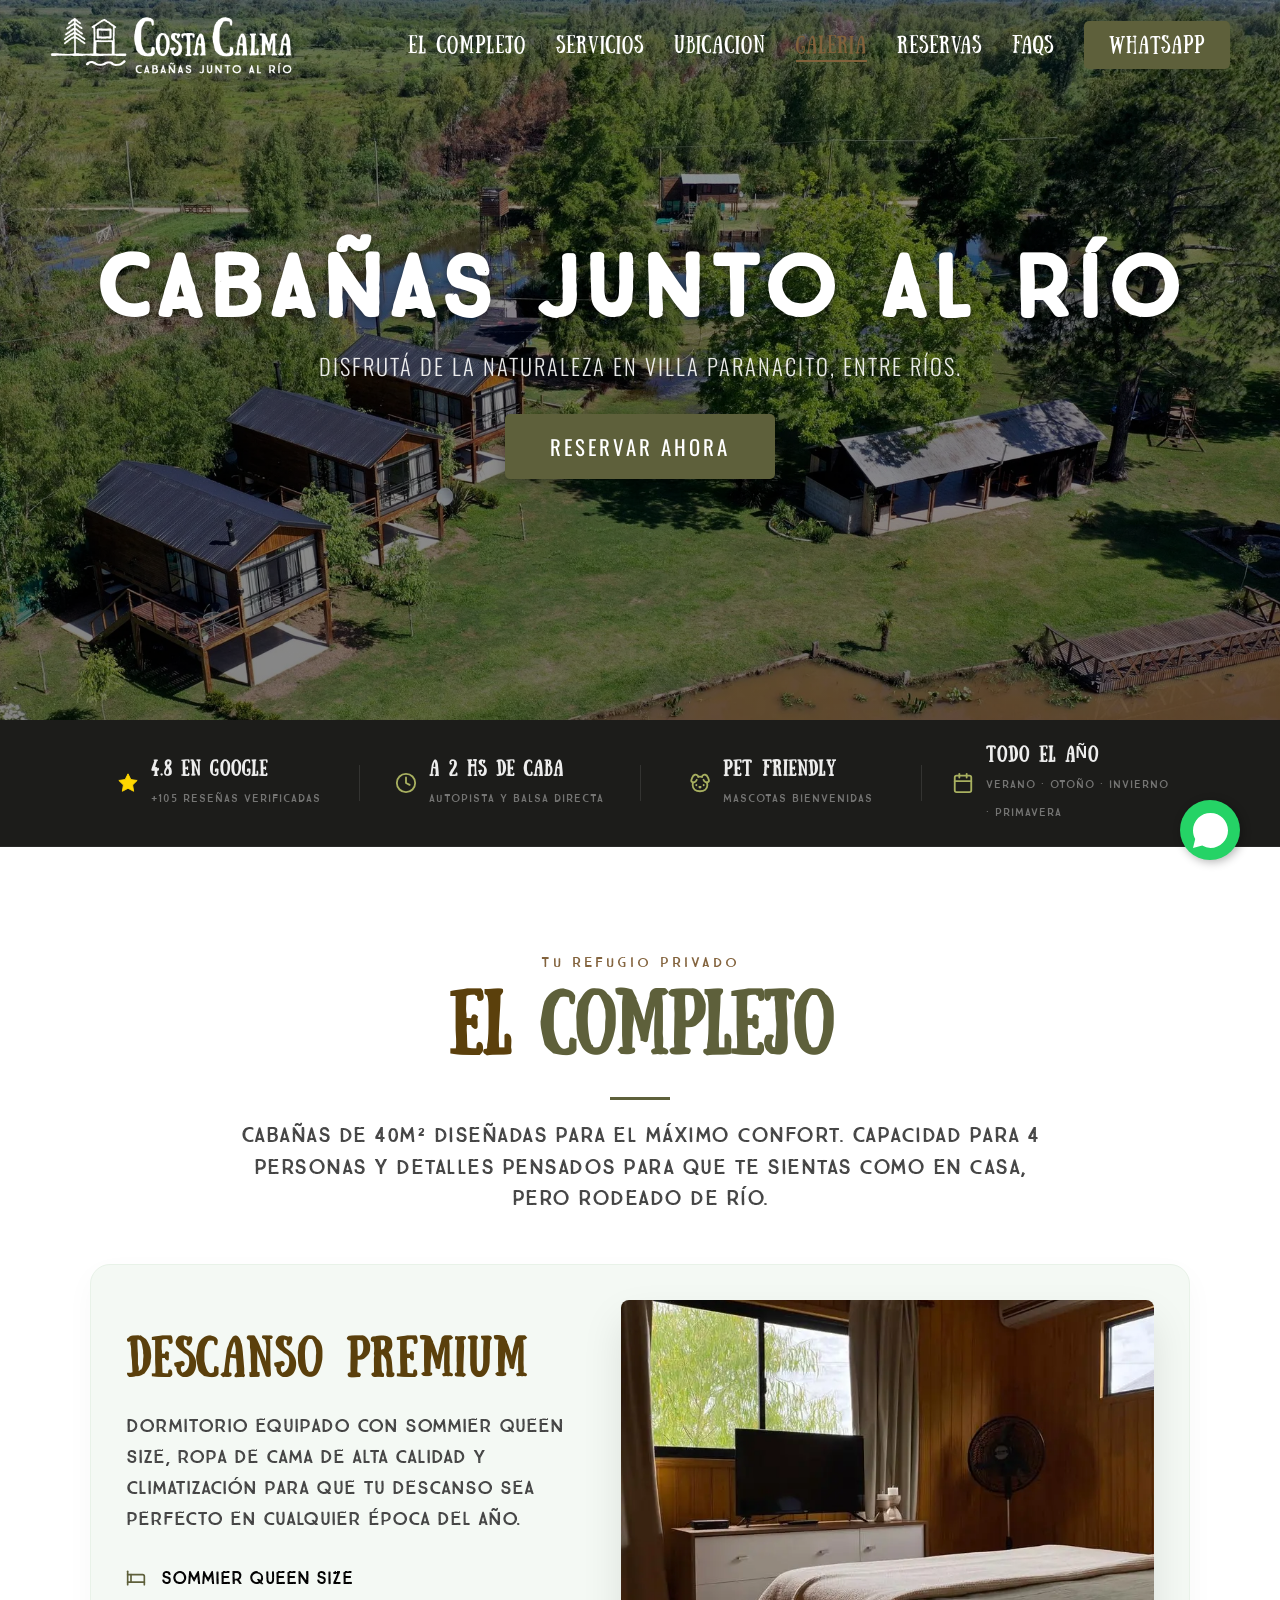
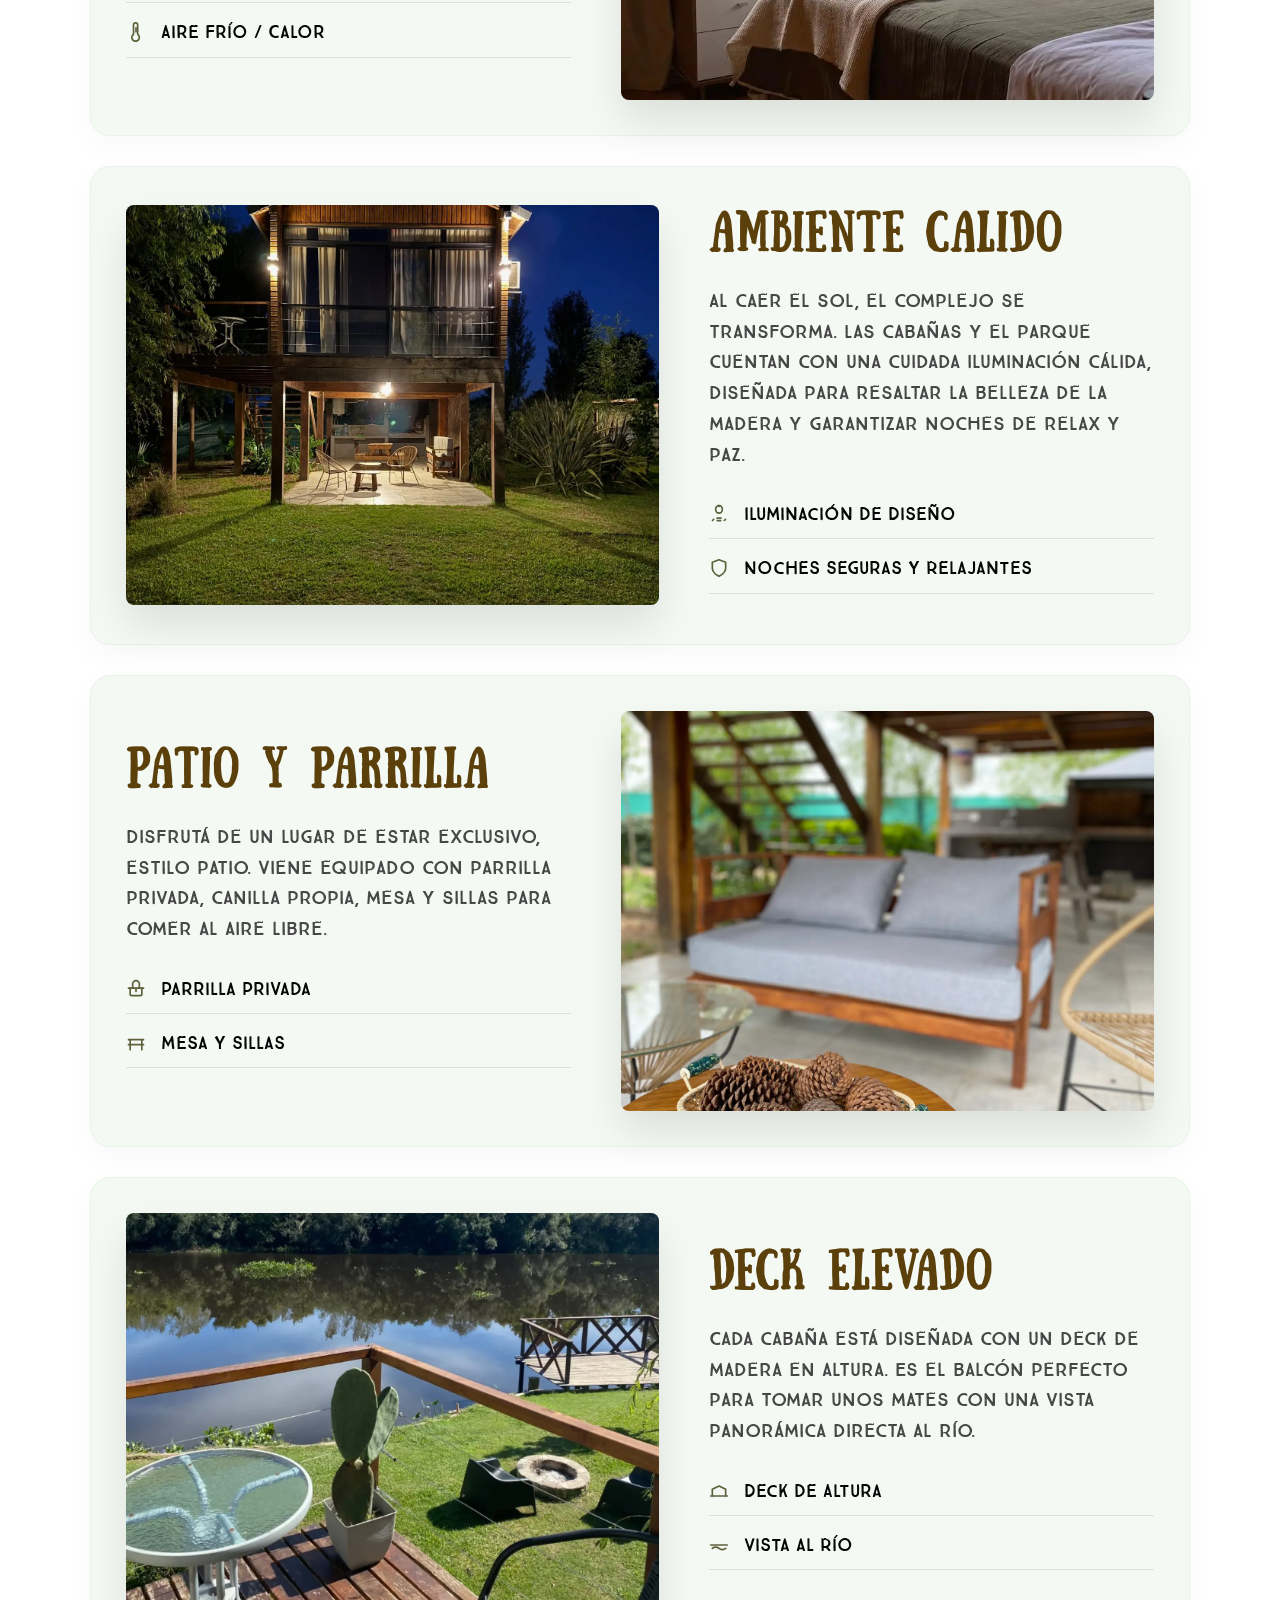
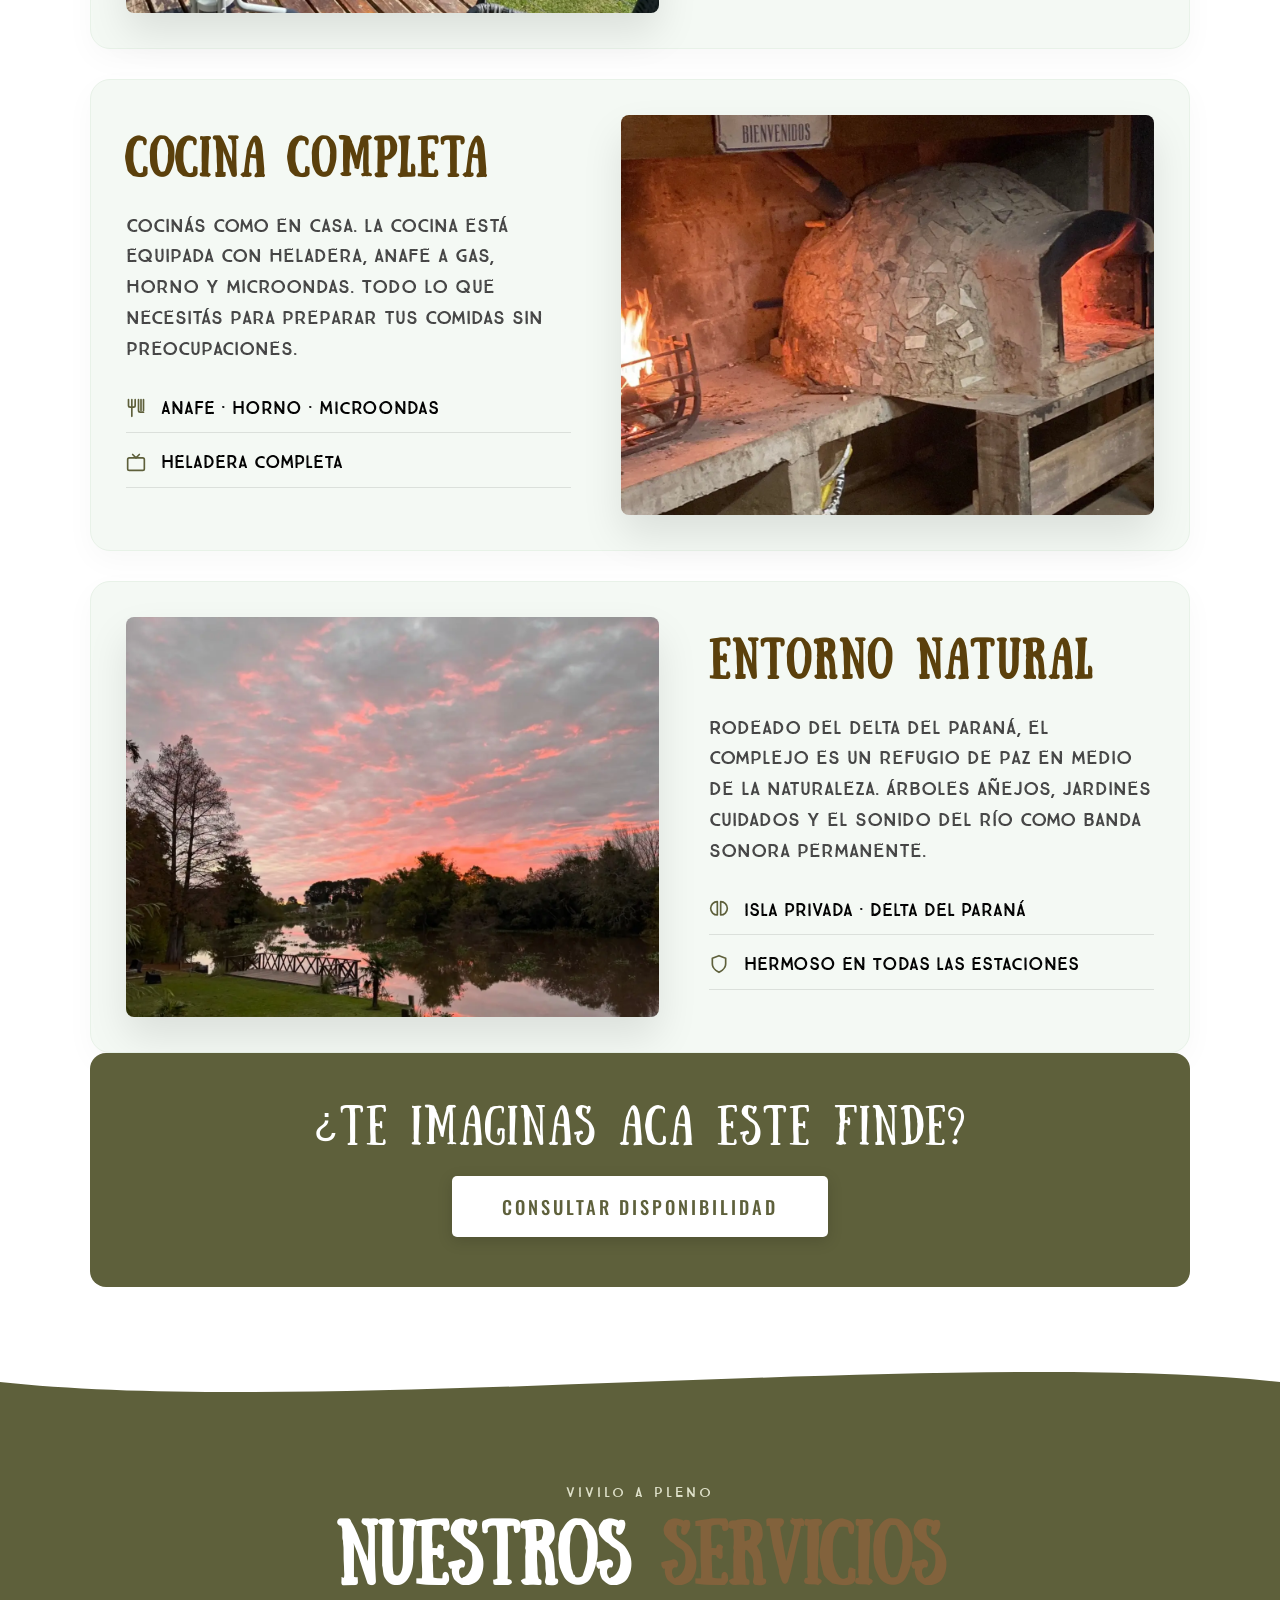
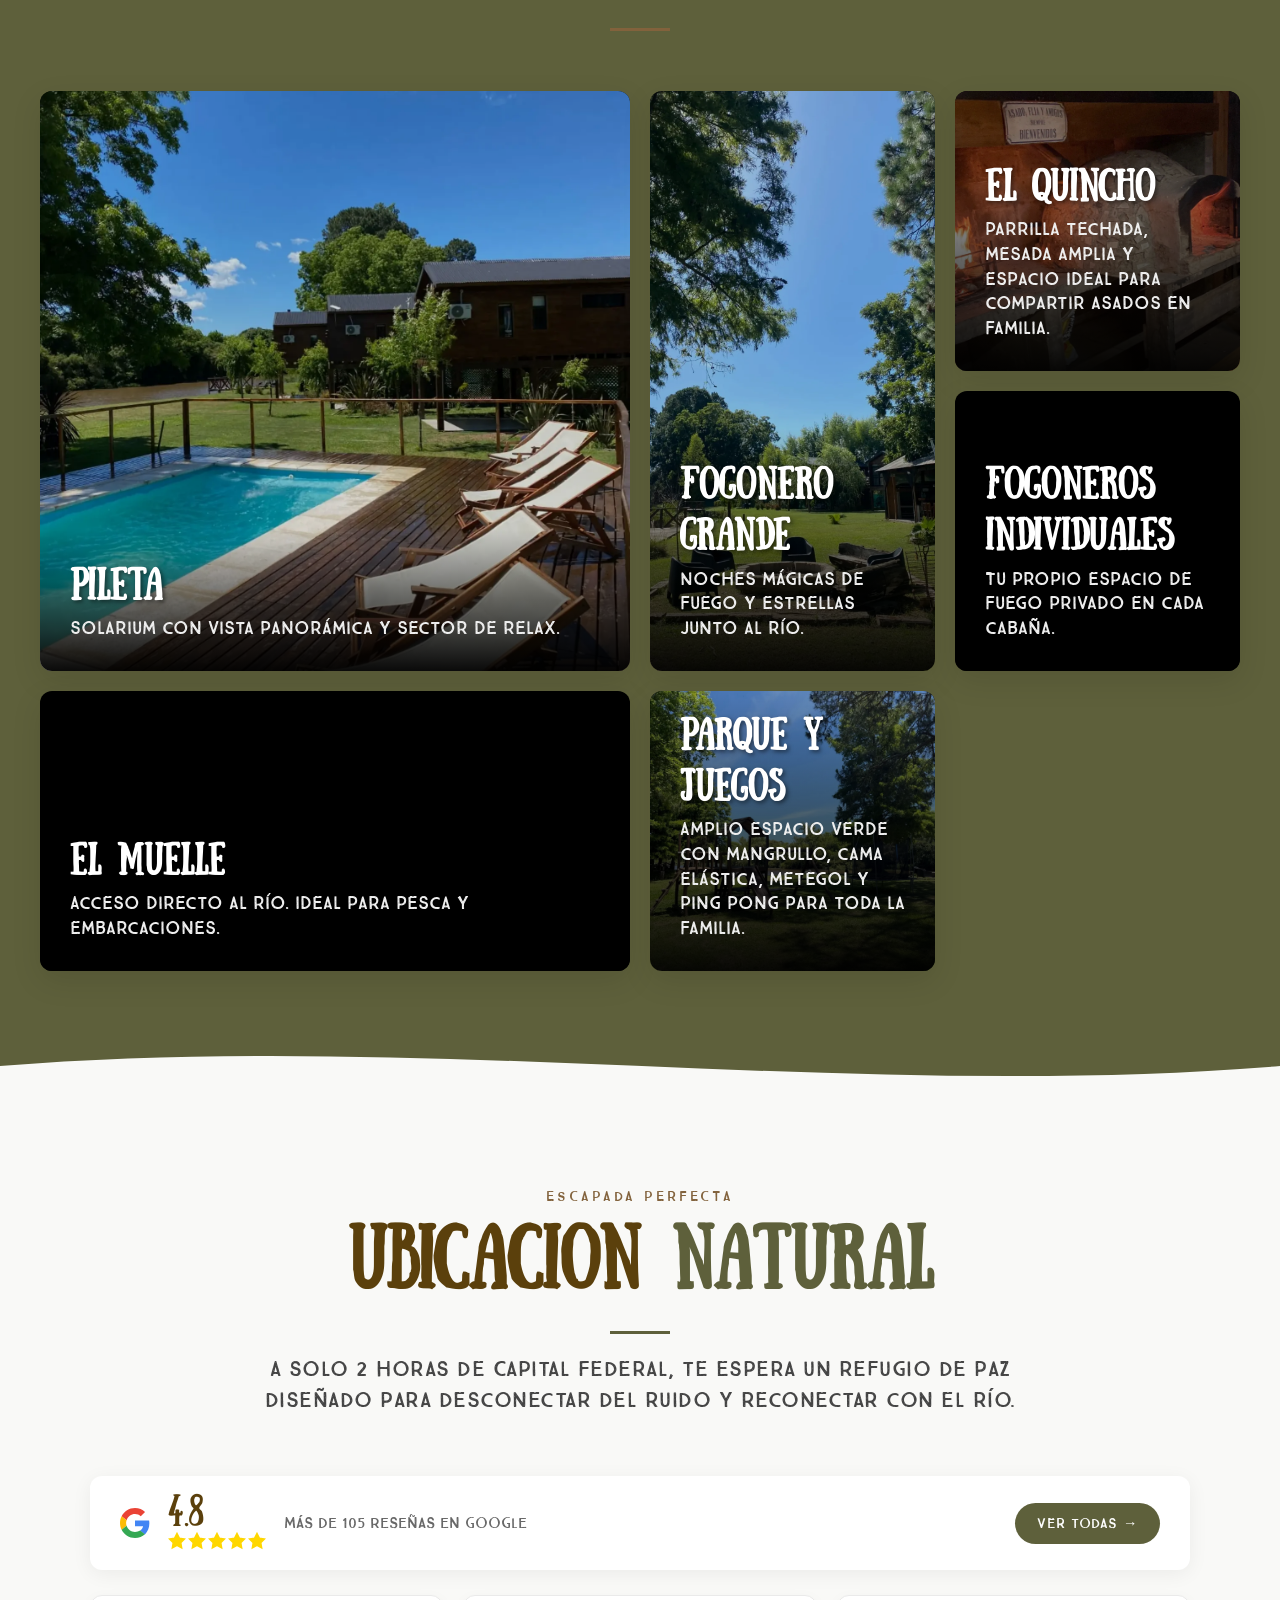
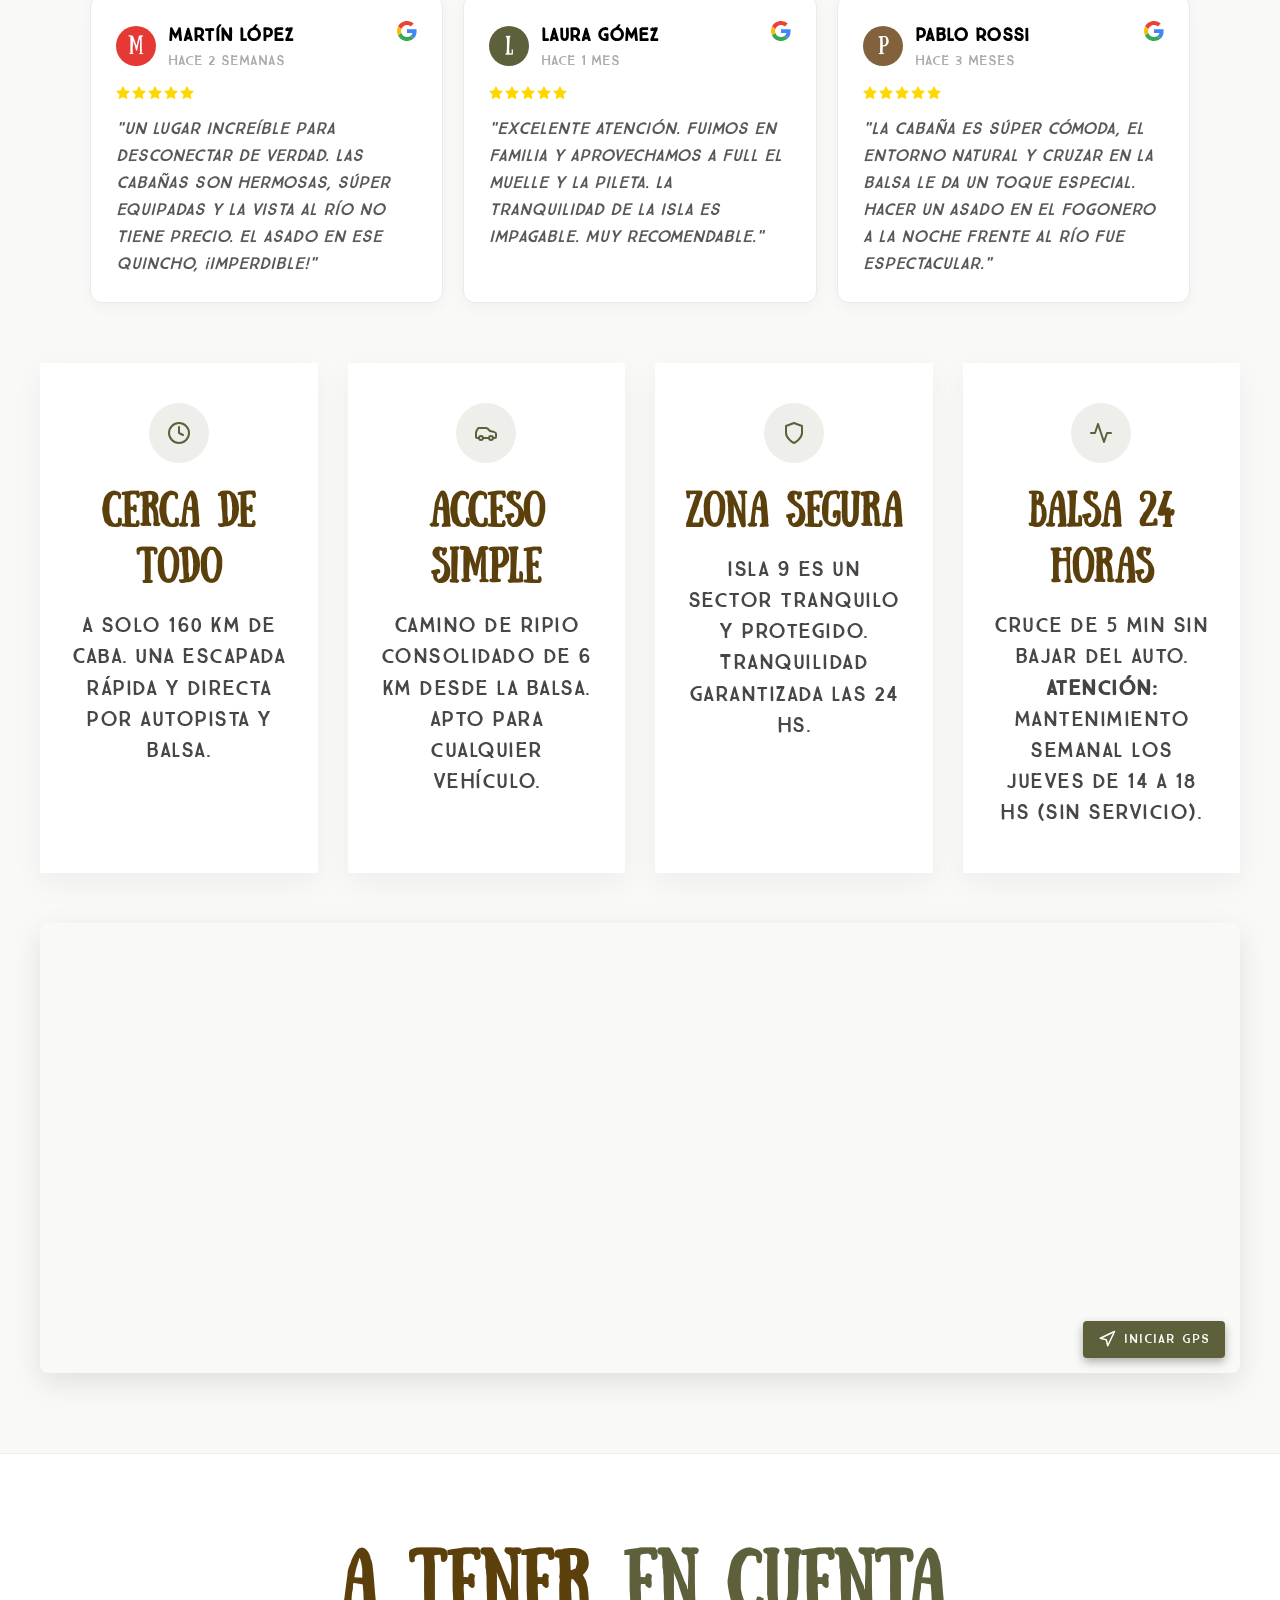
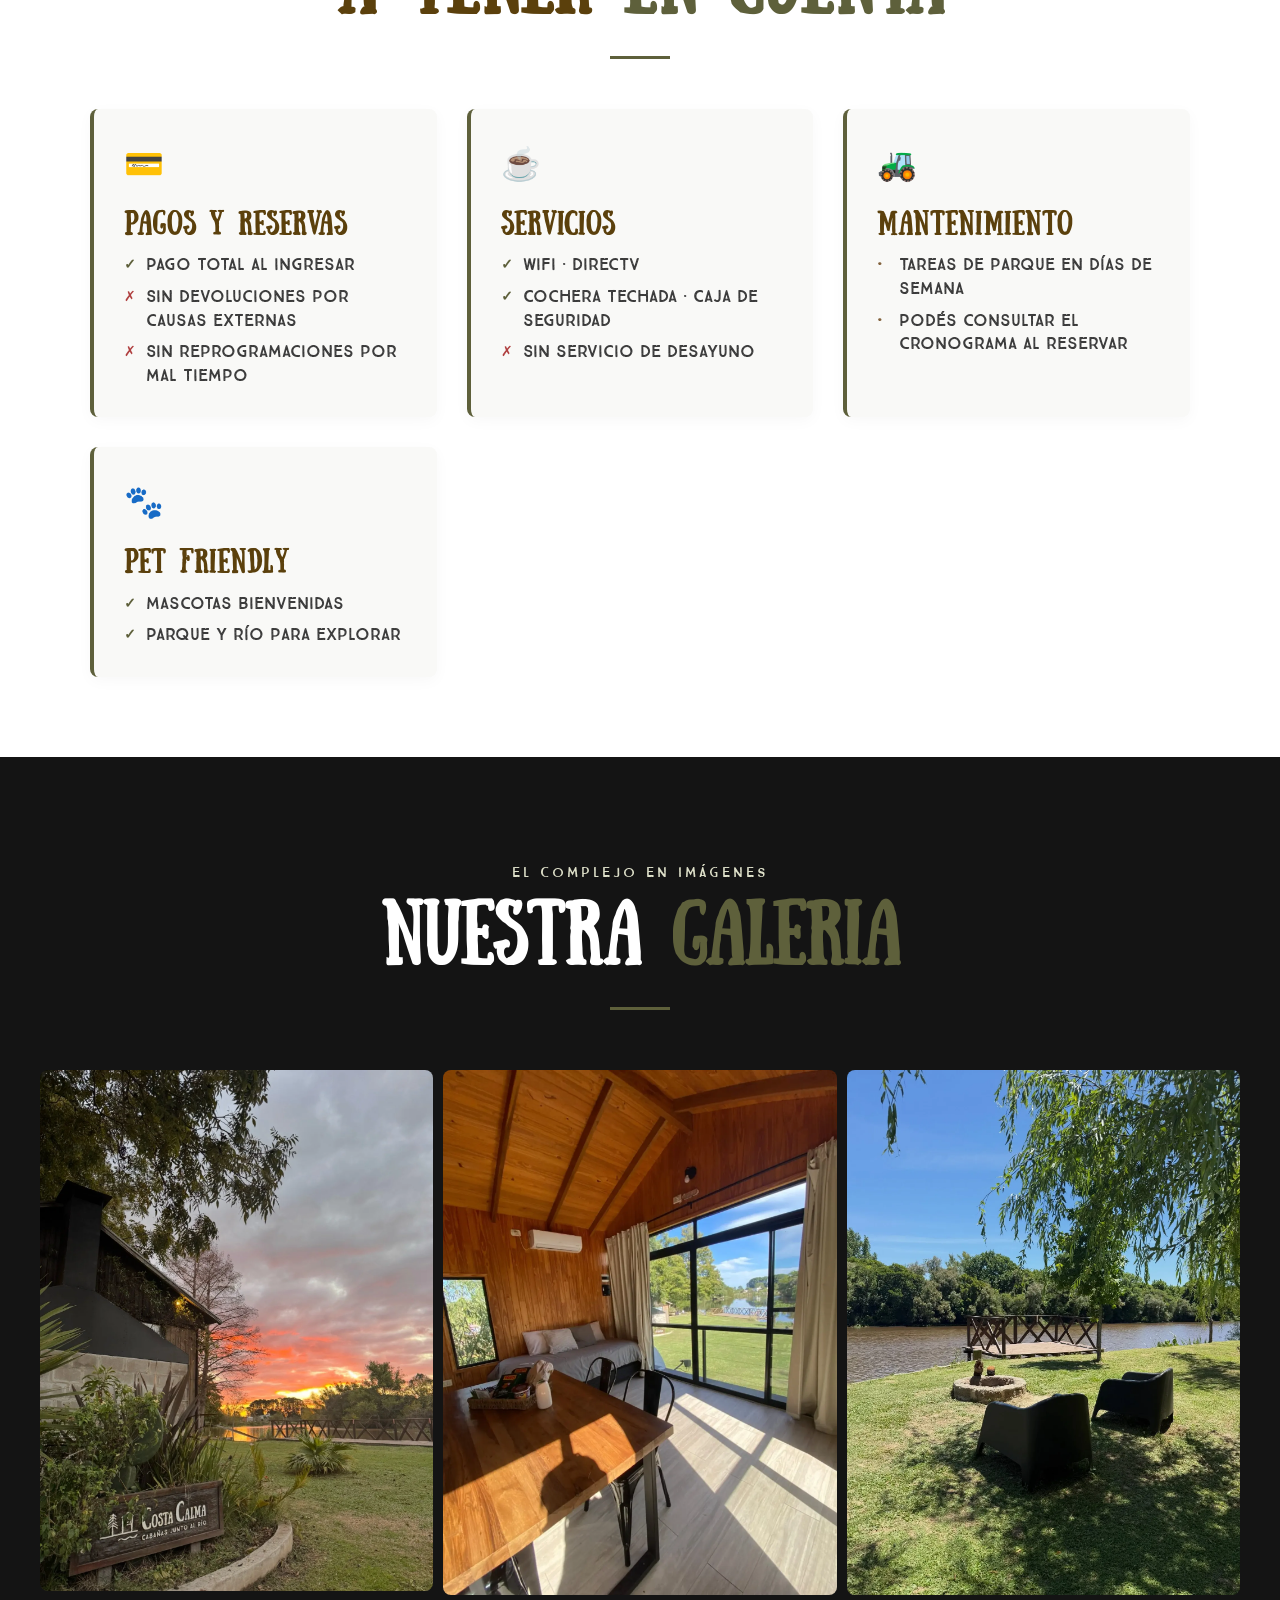
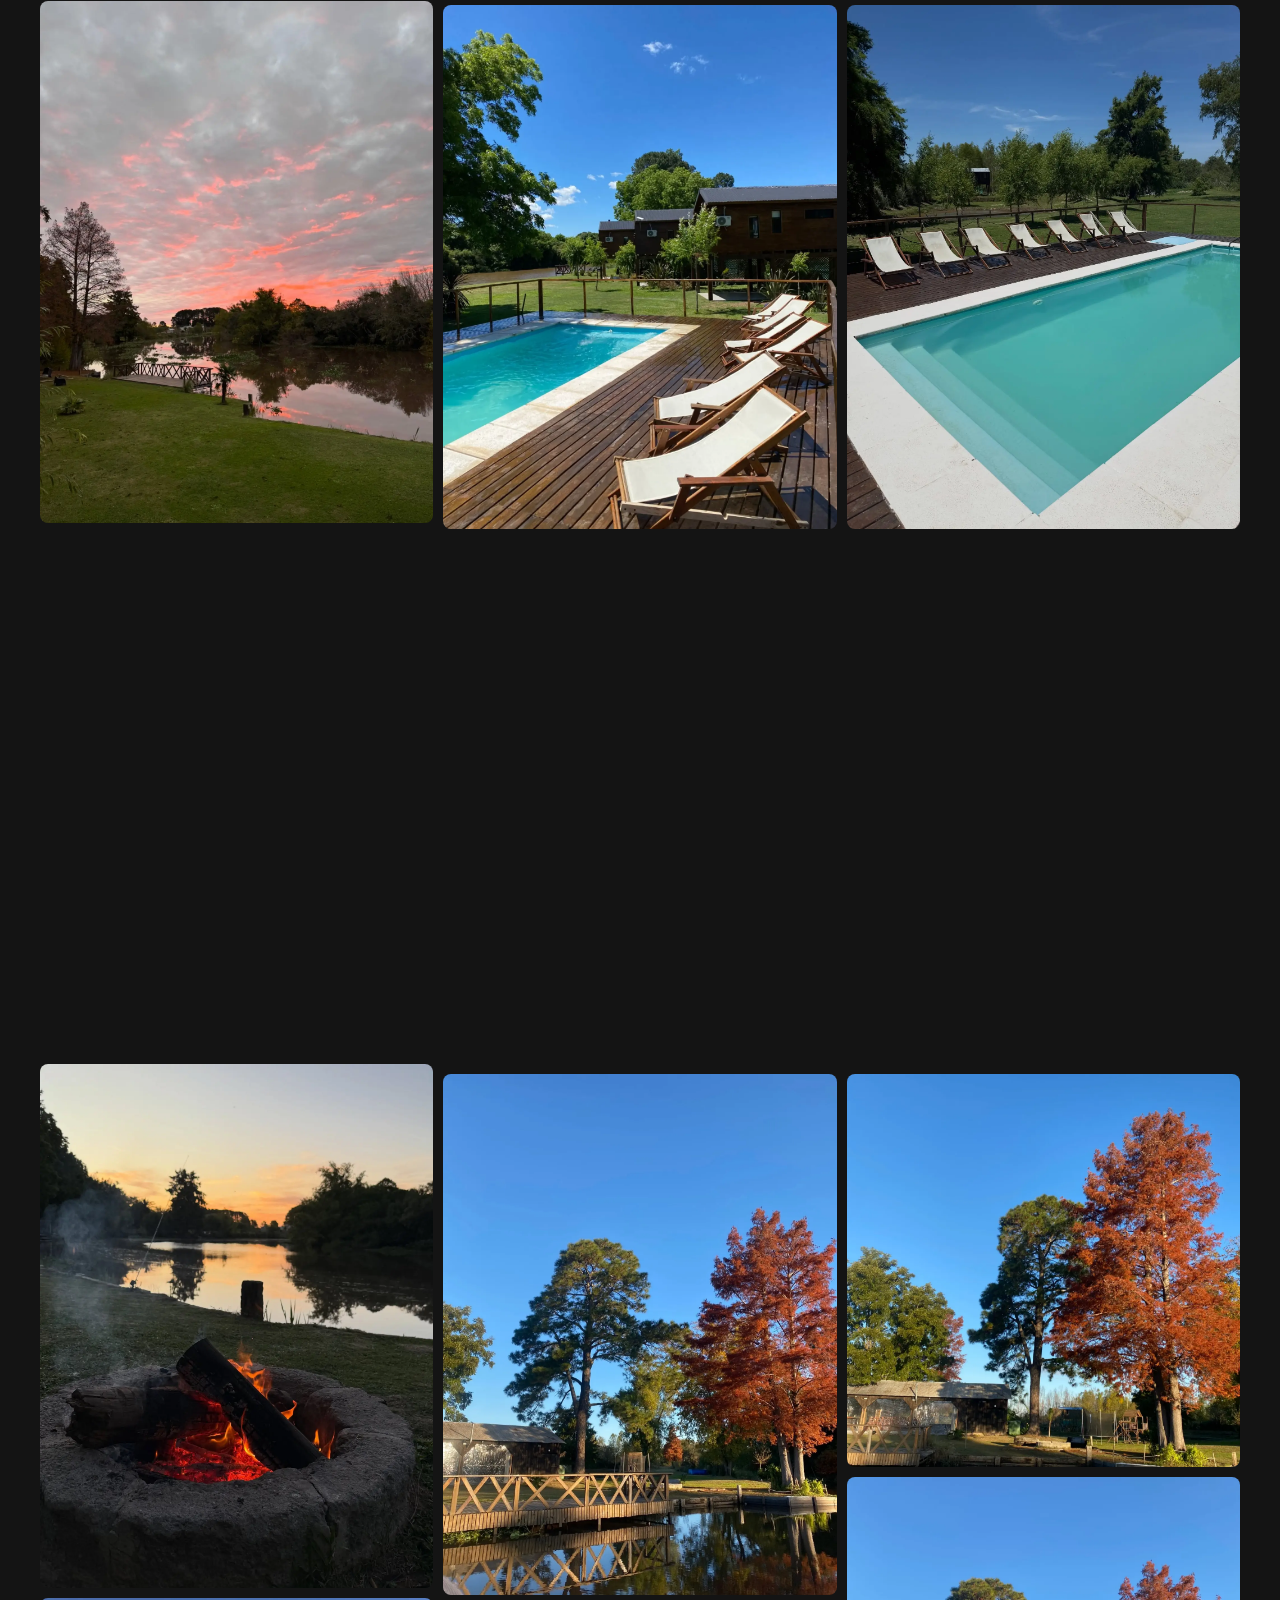
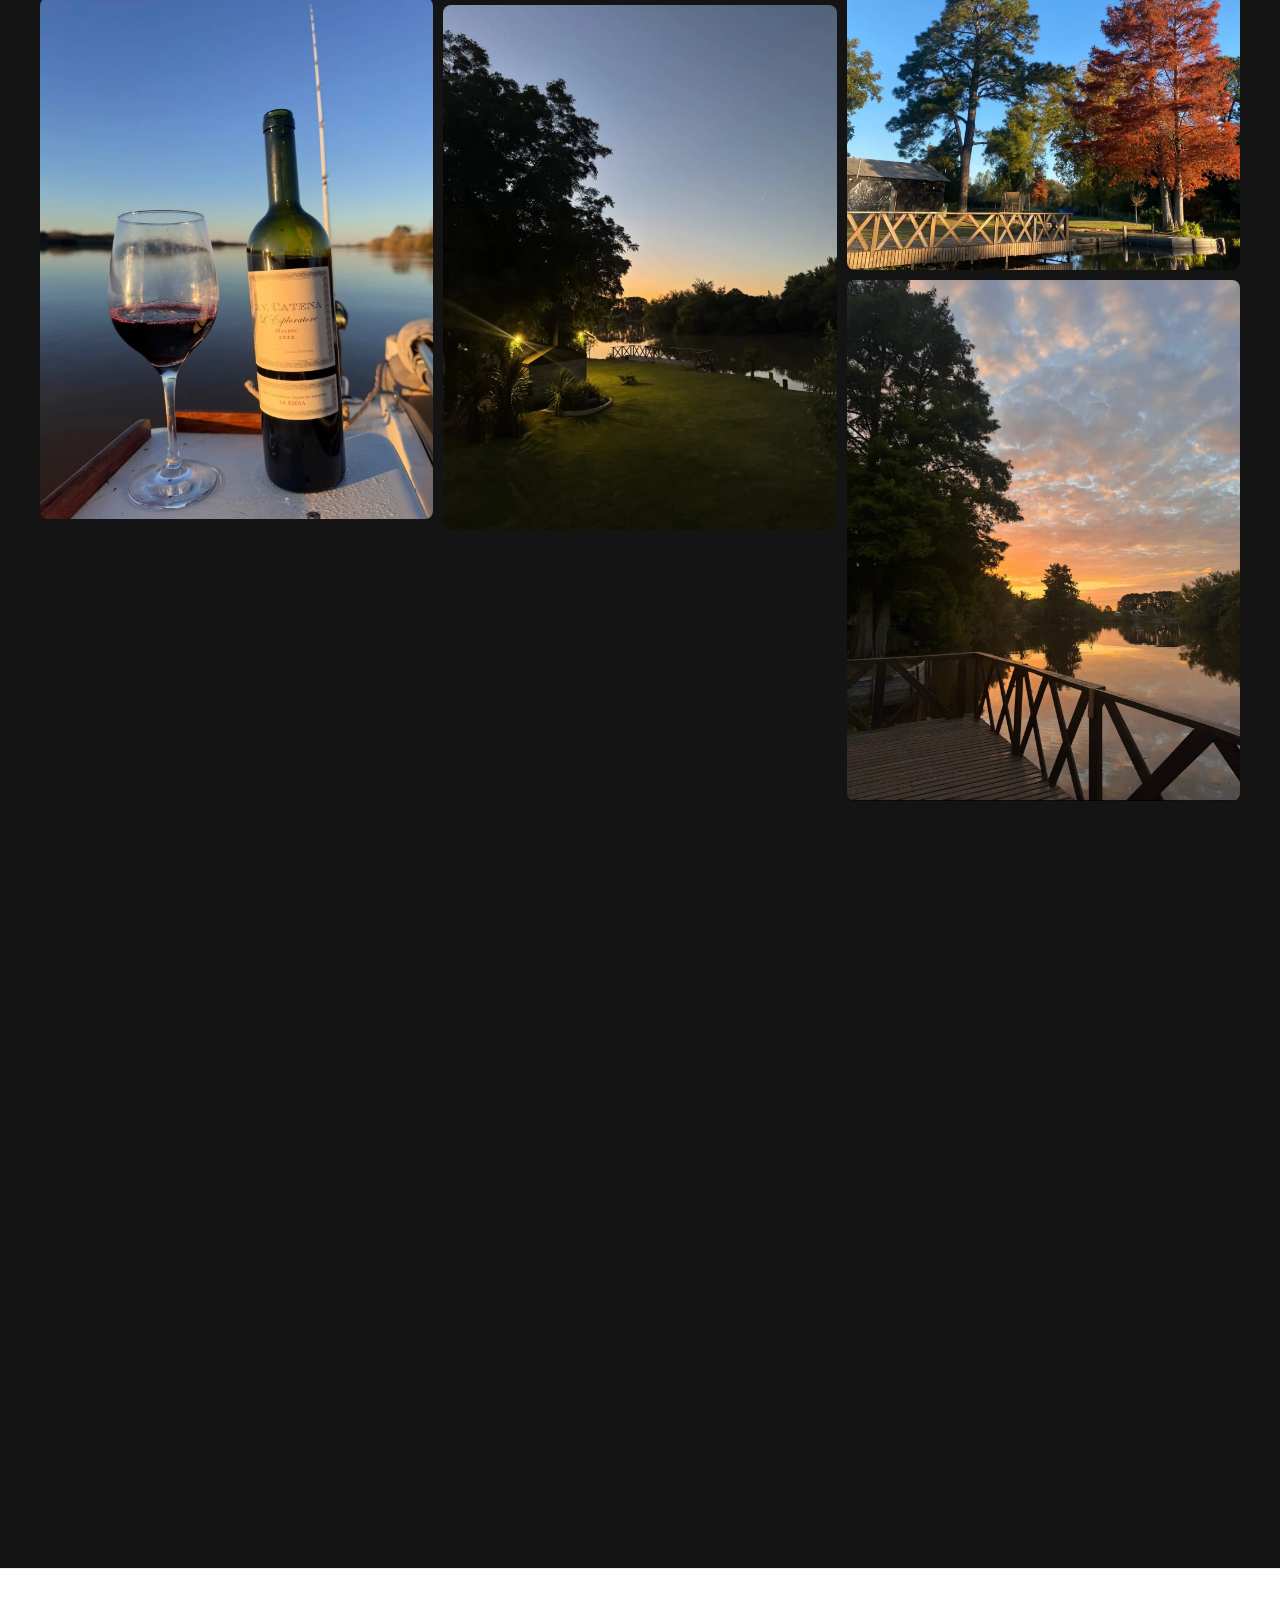
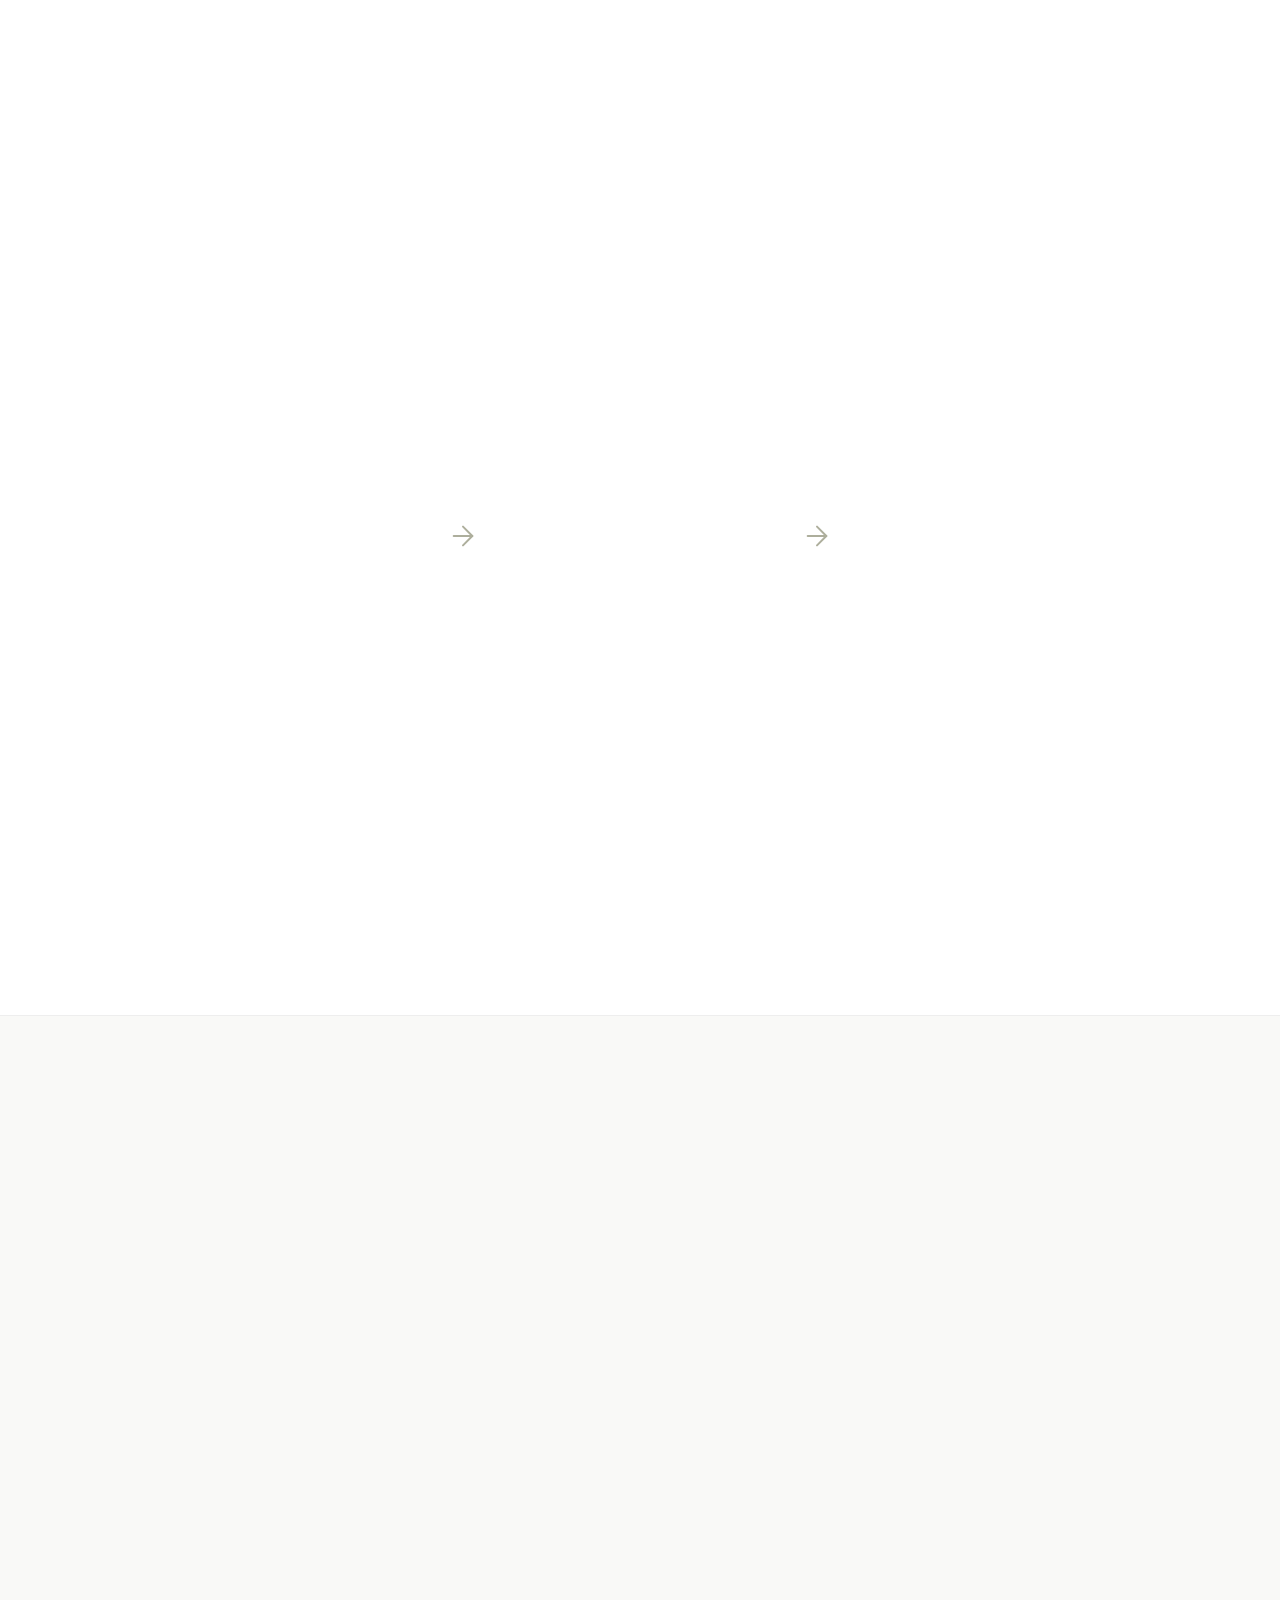
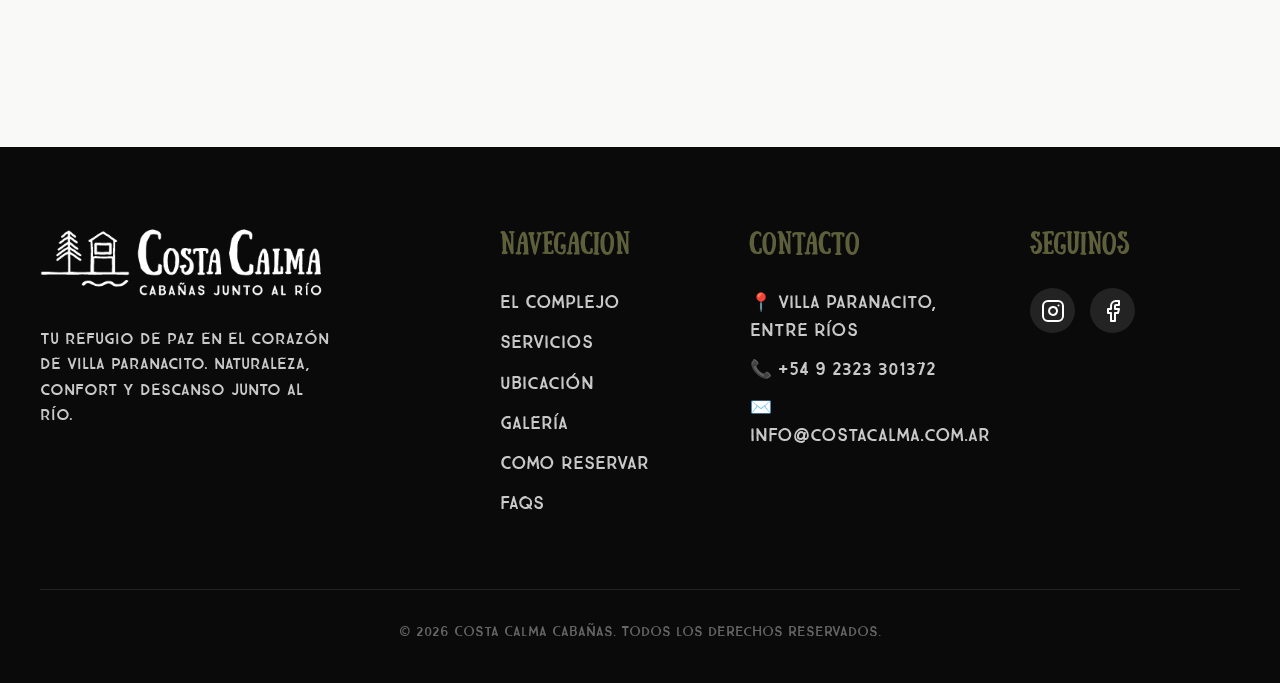
==== commit 19e67a18: "perf: convierte imagenes referenciadas a WebP (-52% de peso) - 29 imagenes JPG -> WebP (12.9MB -> 6." ====
--- a/index.html
+++ b/index.html
@@ -14,7 +14,7 @@
     <meta property="og:url" content="https://costacalmaok.com.ar/">
     <meta property="og:title" content="Costa Calma - Cabañas junto al río | Villa Paranacito">
     <meta property="og:description" content="Cabañas de 40m² junto al río en Villa Paranacito, Entre Ríos. A solo 2 horas de CABA. Pileta, quincho, muelle y deck con vista al río.">
-    <meta property="og:image" content="https://costacalmaok.com.ar/assets/images_instagram/SnapInsta.to_687604719_18009457283856068_4410676142675175983_n.jpg">
+    <meta property="og:image" content="https://costacalmaok.com.ar/assets/images_instagram/SnapInsta.to_687604719_18009457283856068_4410676142675175983_n.webp">
     <meta property="og:locale" content="es_AR">
     <meta property="og:site_name" content="Costa Calma Cabañas">
 
@@ -22,7 +22,7 @@
     <meta name="twitter:card" content="summary_large_image">
     <meta name="twitter:title" content="Costa Calma - Cabañas junto al río | Villa Paranacito">
     <meta name="twitter:description" content="Cabañas de 40m² junto al río en Villa Paranacito, Entre Ríos. A solo 2 horas de CABA.">
-    <meta name="twitter:image" content="https://costacalmaok.com.ar/assets/images_instagram/SnapInsta.to_687604719_18009457283856068_4410676142675175983_n.jpg">
+    <meta name="twitter:image" content="https://costacalmaok.com.ar/assets/images_instagram/SnapInsta.to_687604719_18009457283856068_4410676142675175983_n.webp">
 
     <!-- Google Analytics -->
     <script async src="https://www.googletagmanager.com/gtag/js?id=G-GVH0RNGJLG"></script>
@@ -42,7 +42,7 @@
         "url": "https://costacalmaok.com.ar",
         "telephone": "+5492323301372",
         "email": "info@costacalma.com.ar",
-        "image": "https://costacalmaok.com.ar/assets/images_inuse/hero1.jpg",
+        "image": "https://costacalmaok.com.ar/assets/images_inuse/hero1.webp",
         "description": "Cabañas de 40m² junto al río en Villa Paranacito, Entre Ríos. Pileta, quincho, muelle y deck con vista al río.",
         "address": {
             "@type": "PostalAddress",
@@ -120,7 +120,7 @@
     <link href="https://fonts.googleapis.com/css2?family=Oswald:wght@300;400;500&display=swap" rel="stylesheet">
 
     <!-- Precarga de la imagen del hero (mejora el LCP) -->
-    <link rel="preload" as="image" href="assets/images_inuse/aerea.jpg" media="(min-width: 769px)">
+    <link rel="preload" as="image" href="assets/images_inuse/aerea.webp" media="(min-width: 769px)">
 
     <link rel="stylesheet" href="css/index.css">
 </head>
@@ -234,7 +234,7 @@
                         </ul>
                     </div>
                     <div class="complejo-imagen">
-                        <img src="assets/images_instagram/SnapInsta.to_640844107_18001093541856068_6522809847602194210_n.jpg" alt="Dormitorio cabaña" loading="lazy">
+                        <img src="assets/images_instagram/SnapInsta.to_640844107_18001093541856068_6522809847602194210_n.webp" alt="Dormitorio cabaña" loading="lazy">
                     </div>
                 </div>
 
@@ -248,7 +248,7 @@
                         </ul>
                     </div>
                     <div class="complejo-imagen">
-                        <img src="assets/images_instagram/SnapInsta.to_617576024_17996800427856068_2778730786464855948_n.jpg" alt="Iluminación cálida nocturna de las cabañas" loading="lazy">
+                        <img src="assets/images_instagram/SnapInsta.to_617576024_17996800427856068_2778730786464855948_n.webp" alt="Iluminación cálida nocturna de las cabañas" loading="lazy">
                     </div>
                 </div>
 
@@ -262,7 +262,7 @@
                         </ul>
                     </div>
                     <div class="complejo-imagen">
-                        <img src="assets/images_inuse/IMG_6842.jpg" alt="Patio y Parrilla privada" loading="lazy">
+                        <img src="assets/images_inuse/IMG_6842.webp" alt="Patio y Parrilla privada" loading="lazy">
                     </div>
                 </div>
 
@@ -276,7 +276,7 @@
                         </ul>
                     </div>
                     <div class="complejo-imagen">
-                        <img src="assets/images_instagram/SnapInsta.to_581337874_17990144879856068_3360115931934855396_n.jpg" alt="Deck con vista al río" loading="lazy" style="object-position: center 75%;">
+                        <img src="assets/images_instagram/SnapInsta.to_581337874_17990144879856068_3360115931934855396_n.webp" alt="Deck con vista al río" loading="lazy" style="object-position: center 75%;">
                     </div>
                 </div>
 
@@ -290,7 +290,7 @@
                         </ul>
                     </div>
                     <div class="complejo-imagen">
-                        <img src="assets/images_instagram/SnapInsta.to_685045869_18009457316856068_2737621961701717172_n.jpg" alt="Cocina completa de la cabaña" loading="lazy">
+                        <img src="assets/images_instagram/SnapInsta.to_685045869_18009457316856068_2737621961701717172_n.webp" alt="Cocina completa de la cabaña" loading="lazy">
                     </div>
                 </div>
 
@@ -304,7 +304,7 @@
                         </ul>
                     </div>
                     <div class="complejo-imagen">
-                        <img src="assets/images_instagram/SnapInsta.to_670803078_18009457301856068_8439565813905751026_n.jpg" alt="Entorno natural del Delta del Paraná" loading="lazy">
+                        <img src="assets/images_instagram/SnapInsta.to_670803078_18009457301856068_8439565813905751026_n.webp" alt="Entorno natural del Delta del Paraná" loading="lazy">
                     </div>
                 </div>
 
@@ -341,7 +341,7 @@
             <div class="bento-grid">
                 
                 <div class="bento-item bento-large reveal">
-                    <img src="assets/images_instagram/SnapInsta.to_581375497_17990144870856068_225134023709822851_n.jpg" alt="Pileta" class="bento-media" loading="lazy">
+                    <img src="assets/images_instagram/SnapInsta.to_581375497_17990144870856068_225134023709822851_n.webp" alt="Pileta" class="bento-media" loading="lazy">
                     <div class="bento-overlay">
                         <h3>PILETA</h3>
                         <p>Solarium con vista panorámica y sector de relax.</p>
@@ -349,7 +349,7 @@
                 </div>
 
                 <div class="bento-item bento-tall reveal">
-                    <img src="assets/images_instagram/SnapInsta.to_580808173_17990144888856068_4822030184507560745_n.jpg" alt="Fogonero Grande" class="bento-media" loading="lazy" style="object-position: center bottom;">
+                    <img src="assets/images_instagram/SnapInsta.to_580808173_17990144888856068_4822030184507560745_n.webp" alt="Fogonero Grande" class="bento-media" loading="lazy" style="object-position: center bottom;">
                     <div class="bento-overlay">
                         <h3>FOGONERO GRANDE</h3>
                         <p>Noches mágicas de fuego y estrellas junto al río.</p>
@@ -357,7 +357,7 @@
                 </div>
 
                 <div class="bento-item reveal">
-                    <img src="assets/images_instagram/SnapInsta.to_685045869_18009457316856068_2737621961701717172_n.jpg" alt="El Quincho" class="bento-media" loading="lazy">
+                    <img src="assets/images_instagram/SnapInsta.to_685045869_18009457316856068_2737621961701717172_n.webp" alt="El Quincho" class="bento-media" loading="lazy">
                     <div class="bento-overlay">
                         <h3>EL QUINCHO</h3>
                         <p>Parrilla techada, mesada amplia y espacio ideal para compartir asados en familia.</p>
@@ -386,7 +386,7 @@
                 </div>
 
                 <div class="bento-item reveal">
-                    <img src="assets/images_instagram/SnapInsta.to_617058633_17996800394856068_7328279915817191119_n.jpg" alt="Parque y Juegos" class="bento-media" loading="lazy">
+                    <img src="assets/images_instagram/SnapInsta.to_617058633_17996800394856068_7328279915817191119_n.webp" alt="Parque y Juegos" class="bento-media" loading="lazy">
                     <div class="bento-overlay">
                         <h3>PARQUE Y JUEGOS</h3>
                         <p>Amplio espacio verde con mangrullo, cama elástica, metegol y ping pong para toda la familia.</p>
@@ -616,83 +616,83 @@
             </div>
             <div class="galeria-grid">
                 <div class="galeria-item galeria-wide reveal" data-index="0">
-                    <img src="assets/images_instagram/SnapInsta.to_687604719_18009457283856068_4410676142675175983_n.jpg" alt="Atardecer en el muelle" loading="lazy">
+                    <img src="assets/images_instagram/SnapInsta.to_687604719_18009457283856068_4410676142675175983_n.webp" alt="Atardecer en el muelle" loading="lazy">
                     <div class="galeria-overlay"><svg xmlns="http://www.w3.org/2000/svg" width="28" height="28" viewBox="0 0 24 24" fill="none" stroke="currentColor" stroke-width="2"><circle cx="11" cy="11" r="8"/><line x1="21" y1="21" x2="16.65" y2="16.65"/><line x1="11" y1="8" x2="11" y2="14"/><line x1="8" y1="11" x2="14" y2="11"/></svg></div>
                 </div>
                 <div class="galeria-item reveal" data-index="1">
-                    <img src="assets/images_instagram/SnapInsta.to_670803078_18009457301856068_8439565813905751026_n.jpg" alt="Muelle en otoño" loading="lazy">
+                    <img src="assets/images_instagram/SnapInsta.to_670803078_18009457301856068_8439565813905751026_n.webp" alt="Muelle en otoño" loading="lazy">
                     <div class="galeria-overlay"><svg xmlns="http://www.w3.org/2000/svg" width="28" height="28" viewBox="0 0 24 24" fill="none" stroke="currentColor" stroke-width="2"><circle cx="11" cy="11" r="8"/><line x1="21" y1="21" x2="16.65" y2="16.65"/><line x1="11" y1="8" x2="11" y2="14"/><line x1="8" y1="11" x2="14" y2="11"/></svg></div>
                 </div>
                 <div class="galeria-item reveal" data-index="2">
-                    <img src="assets/images_instagram/SnapInsta.to_686515253_18009457346856068_5003550645439198640_n.jpg" alt="Muelle al amanecer en otoño" loading="lazy">
+                    <img src="assets/images_instagram/SnapInsta.to_686515253_18009457346856068_5003550645439198640_n.webp" alt="Muelle al amanecer en otoño" loading="lazy">
                     <div class="galeria-overlay"><svg xmlns="http://www.w3.org/2000/svg" width="28" height="28" viewBox="0 0 24 24" fill="none" stroke="currentColor" stroke-width="2"><circle cx="11" cy="11" r="8"/><line x1="21" y1="21" x2="16.65" y2="16.65"/><line x1="11" y1="8" x2="11" y2="14"/><line x1="8" y1="11" x2="14" y2="11"/></svg></div>
                 </div>
                 <div class="galeria-item reveal" data-index="3">
-                    <img src="assets/images_instagram/SnapInsta.to_617753226_17996800418856068_864683265902145051_n.jpg" alt="Fogonero al atardecer" loading="lazy">
+                    <img src="assets/images_instagram/SnapInsta.to_617753226_17996800418856068_864683265902145051_n.webp" alt="Fogonero al atardecer" loading="lazy">
                     <div class="galeria-overlay"><svg xmlns="http://www.w3.org/2000/svg" width="28" height="28" viewBox="0 0 24 24" fill="none" stroke="currentColor" stroke-width="2"><circle cx="11" cy="11" r="8"/><line x1="21" y1="21" x2="16.65" y2="16.65"/><line x1="11" y1="8" x2="11" y2="14"/><line x1="8" y1="11" x2="14" y2="11"/></svg></div>
                 </div>
                 <div class="galeria-item galeria-wide reveal" data-index="4">
-                    <img src="assets/images_instagram/SnapInsta.to_685724557_18009457358856068_2597417190631768387_n.jpg" alt="Atardecer sobre el río" loading="lazy">
+                    <img src="assets/images_instagram/SnapInsta.to_685724557_18009457358856068_2597417190631768387_n.webp" alt="Atardecer sobre el río" loading="lazy">
                     <div class="galeria-overlay"><svg xmlns="http://www.w3.org/2000/svg" width="28" height="28" viewBox="0 0 24 24" fill="none" stroke="currentColor" stroke-width="2"><circle cx="11" cy="11" r="8"/><line x1="21" y1="21" x2="16.65" y2="16.65"/><line x1="11" y1="8" x2="11" y2="14"/><line x1="8" y1="11" x2="14" y2="11"/></svg></div>
                 </div>
                 <div class="galeria-item reveal" data-index="5">
-                    <img src="assets/images_instagram/SnapInsta.to_626820708_17998799246856068_2858277433426734796_n.jpg" alt="Cabañas de noche" loading="lazy">
+                    <img src="assets/images_instagram/SnapInsta.to_626820708_17998799246856068_2858277433426734796_n.webp" alt="Cabañas de noche" loading="lazy">
                     <div class="galeria-overlay"><svg xmlns="http://www.w3.org/2000/svg" width="28" height="28" viewBox="0 0 24 24" fill="none" stroke="currentColor" stroke-width="2"><circle cx="11" cy="11" r="8"/><line x1="21" y1="21" x2="16.65" y2="16.65"/><line x1="11" y1="8" x2="11" y2="14"/><line x1="8" y1="11" x2="14" y2="11"/></svg></div>
                 </div>
                 <div class="galeria-item reveal" data-index="6">
-                    <img src="assets/images_instagram/SnapInsta.to_580841145_17990144897856068_3977863364563024354_n.jpg" alt="Interior cabaña con vista al río" loading="lazy">
+                    <img src="assets/images_instagram/SnapInsta.to_580841145_17990144897856068_3977863364563024354_n.webp" alt="Interior cabaña con vista al río" loading="lazy">
                     <div class="galeria-overlay"><svg xmlns="http://www.w3.org/2000/svg" width="28" height="28" viewBox="0 0 24 24" fill="none" stroke="currentColor" stroke-width="2"><circle cx="11" cy="11" r="8"/><line x1="21" y1="21" x2="16.65" y2="16.65"/><line x1="11" y1="8" x2="11" y2="14"/><line x1="8" y1="11" x2="14" y2="11"/></svg></div>
                 </div>
                 <div class="galeria-item reveal" data-index="7">
-                    <img src="assets/images_instagram/SnapInsta.to_581375497_17990144870856068_225134023709822851_n.jpg" alt="Pileta con solarium" loading="lazy">
+                    <img src="assets/images_instagram/SnapInsta.to_581375497_17990144870856068_225134023709822851_n.webp" alt="Pileta con solarium" loading="lazy">
                     <div class="galeria-overlay"><svg xmlns="http://www.w3.org/2000/svg" width="28" height="28" viewBox="0 0 24 24" fill="none" stroke="currentColor" stroke-width="2"><circle cx="11" cy="11" r="8"/><line x1="21" y1="21" x2="16.65" y2="16.65"/><line x1="11" y1="8" x2="11" y2="14"/><line x1="8" y1="11" x2="14" y2="11"/></svg></div>
                 </div>
                 <div class="galeria-item galeria-extra reveal" data-index="8">
-                    <img src="assets/images_instagram/SnapInsta.to_626803071_17998799162856068_1382804530979272533_n.jpg" alt="Pet friendly - mascotas bienvenidas" loading="lazy">
+                    <img src="assets/images_instagram/SnapInsta.to_626803071_17998799162856068_1382804530979272533_n.webp" alt="Pet friendly - mascotas bienvenidas" loading="lazy">
                     <div class="galeria-overlay"><svg xmlns="http://www.w3.org/2000/svg" width="28" height="28" viewBox="0 0 24 24" fill="none" stroke="currentColor" stroke-width="2"><circle cx="11" cy="11" r="8"/><line x1="21" y1="21" x2="16.65" y2="16.65"/><line x1="11" y1="8" x2="11" y2="14"/><line x1="8" y1="11" x2="14" y2="11"/></svg></div>
                 </div>
                 <div class="galeria-item galeria-extra reveal" data-index="9">
-                    <img src="assets/images_instagram/SnapInsta.to_691314231_18009457367856068_765610503279159986_n.jpg" alt="Vino en el río al atardecer" loading="lazy">
+                    <img src="assets/images_instagram/SnapInsta.to_691314231_18009457367856068_765610503279159986_n.webp" alt="Vino en el río al atardecer" loading="lazy">
                     <div class="galeria-overlay"><svg xmlns="http://www.w3.org/2000/svg" width="28" height="28" viewBox="0 0 24 24" fill="none" stroke="currentColor" stroke-width="2"><circle cx="11" cy="11" r="8"/><line x1="21" y1="21" x2="16.65" y2="16.65"/><line x1="11" y1="8" x2="11" y2="14"/><line x1="8" y1="11" x2="14" y2="11"/></svg></div>
                 </div>
                 <div class="galeria-item galeria-extra reveal" data-index="10">
-                    <img src="assets/images_instagram/SnapInsta.to_580935201_17990144915856068_7768600160342051521_n.jpg" alt="Parque iluminado al anochecer" loading="lazy">
+                    <img src="assets/images_instagram/SnapInsta.to_580935201_17990144915856068_7768600160342051521_n.webp" alt="Parque iluminado al anochecer" loading="lazy">
                     <div class="galeria-overlay"><svg xmlns="http://www.w3.org/2000/svg" width="28" height="28" viewBox="0 0 24 24" fill="none" stroke="currentColor" stroke-width="2"><circle cx="11" cy="11" r="8"/><line x1="21" y1="21" x2="16.65" y2="16.65"/><line x1="11" y1="8" x2="11" y2="14"/><line x1="8" y1="11" x2="14" y2="11"/></svg></div>
                 </div>
                 <div class="galeria-item galeria-extra reveal" data-index="11">
-                    <img src="assets/images_instagram/SnapInsta.to_660785749_18005884016856068_5045434694594302303_n.jpg" alt="Costa Calma en otoño" loading="lazy">
+                    <img src="assets/images_instagram/SnapInsta.to_660785749_18005884016856068_5045434694594302303_n.webp" alt="Costa Calma en otoño" loading="lazy">
                     <div class="galeria-overlay"><svg xmlns="http://www.w3.org/2000/svg" width="28" height="28" viewBox="0 0 24 24" fill="none" stroke="currentColor" stroke-width="2"><circle cx="11" cy="11" r="8"/><line x1="21" y1="21" x2="16.65" y2="16.65"/><line x1="11" y1="8" x2="11" y2="14"/><line x1="8" y1="11" x2="14" y2="11"/></svg></div>
                 </div>
                 <div class="galeria-item galeria-extra reveal" data-index="12">
-                    <img src="assets/images_instagram/SnapInsta.to_627682331_17998799219856068_6698987399505914812_n.jpg" alt="Costa Calma al atardecer" loading="lazy">
+                    <img src="assets/images_instagram/SnapInsta.to_627682331_17998799219856068_6698987399505914812_n.webp" alt="Costa Calma al atardecer" loading="lazy">
                     <div class="galeria-overlay"><svg xmlns="http://www.w3.org/2000/svg" width="28" height="28" viewBox="0 0 24 24" fill="none" stroke="currentColor" stroke-width="2"><circle cx="11" cy="11" r="8"/><line x1="21" y1="21" x2="16.65" y2="16.65"/><line x1="11" y1="8" x2="11" y2="14"/><line x1="8" y1="11" x2="14" y2="11"/></svg></div>
                 </div>
                 <div class="galeria-item galeria-extra reveal" data-index="13">
-                    <img src="assets/images_instagram/SnapInsta.to_625902072_17998799201856068_932685953492555619_n.jpg" alt="Vida en el complejo" loading="lazy">
+                    <img src="assets/images_instagram/SnapInsta.to_625902072_17998799201856068_932685953492555619_n.webp" alt="Vida en el complejo" loading="lazy">
                     <div class="galeria-overlay"><svg xmlns="http://www.w3.org/2000/svg" width="28" height="28" viewBox="0 0 24 24" fill="none" stroke="currentColor" stroke-width="2"><circle cx="11" cy="11" r="8"/><line x1="21" y1="21" x2="16.65" y2="16.65"/><line x1="11" y1="8" x2="11" y2="14"/><line x1="8" y1="11" x2="14" y2="11"/></svg></div>
                 </div>
                 <div class="galeria-item galeria-extra reveal" data-index="14">
-                    <img src="assets/images_instagram/SnapInsta.to_641307447_18001093481856068_6935851748402715638_n.jpg" alt="El complejo en verano" loading="lazy">
+                    <img src="assets/images_instagram/SnapInsta.to_641307447_18001093481856068_6935851748402715638_n.webp" alt="El complejo en verano" loading="lazy">
                     <div class="galeria-overlay"><svg xmlns="http://www.w3.org/2000/svg" width="28" height="28" viewBox="0 0 24 24" fill="none" stroke="currentColor" stroke-width="2"><circle cx="11" cy="11" r="8"/><line x1="21" y1="21" x2="16.65" y2="16.65"/><line x1="11" y1="8" x2="11" y2="14"/><line x1="8" y1="11" x2="14" y2="11"/></svg></div>
                 </div>
                 <div class="galeria-item galeria-extra reveal" data-index="15">
-                    <img src="assets/images_instagram/SnapInsta.to_640276675_18001093532856068_1065937693626326307_n.jpg" alt="Naturaleza en el Delta" loading="lazy">
+                    <img src="assets/images_instagram/SnapInsta.to_640276675_18001093532856068_1065937693626326307_n.webp" alt="Naturaleza en el Delta" loading="lazy">
                     <div class="galeria-overlay"><svg xmlns="http://www.w3.org/2000/svg" width="28" height="28" viewBox="0 0 24 24" fill="none" stroke="currentColor" stroke-width="2"><circle cx="11" cy="11" r="8"/><line x1="21" y1="21" x2="16.65" y2="16.65"/><line x1="11" y1="8" x2="11" y2="14"/><line x1="8" y1="11" x2="14" y2="11"/></svg></div>
                 </div>
                 <div class="galeria-item galeria-extra reveal" data-index="16">
-                    <img src="assets/images_instagram/SnapInsta.to_660309400_18005883989856068_6649684550092746265_n.jpg" alt="Otoño en Costa Calma" loading="lazy">
+                    <img src="assets/images_instagram/SnapInsta.to_660309400_18005883989856068_6649684550092746265_n.webp" alt="Otoño en Costa Calma" loading="lazy">
                     <div class="galeria-overlay"><svg xmlns="http://www.w3.org/2000/svg" width="28" height="28" viewBox="0 0 24 24" fill="none" stroke="currentColor" stroke-width="2"><circle cx="11" cy="11" r="8"/><line x1="21" y1="21" x2="16.65" y2="16.65"/><line x1="11" y1="8" x2="11" y2="14"/><line x1="8" y1="11" x2="14" y2="11"/></svg></div>
                 </div>
                 <div class="galeria-item galeria-extra reveal" data-index="17">
-                    <img src="assets/images_instagram/SnapInsta.to_660110777_18005883980856068_3765417707189182958_n.jpg" alt="Delta en otoño" loading="lazy">
+                    <img src="assets/images_instagram/SnapInsta.to_660110777_18005883980856068_3765417707189182958_n.webp" alt="Delta en otoño" loading="lazy">
                     <div class="galeria-overlay"><svg xmlns="http://www.w3.org/2000/svg" width="28" height="28" viewBox="0 0 24 24" fill="none" stroke="currentColor" stroke-width="2"><circle cx="11" cy="11" r="8"/><line x1="21" y1="21" x2="16.65" y2="16.65"/><line x1="11" y1="8" x2="11" y2="14"/><line x1="8" y1="11" x2="14" y2="11"/></svg></div>
                 </div>
                 <div class="galeria-item galeria-extra reveal" data-index="18">
-                    <img src="assets/images_instagram/SnapInsta.to_688352683_18009457349856068_8949729779805076947_n.jpg" alt="Río al atardecer" loading="lazy">
+                    <img src="assets/images_instagram/SnapInsta.to_688352683_18009457349856068_8949729779805076947_n.webp" alt="Río al atardecer" loading="lazy">
                     <div class="galeria-overlay"><svg xmlns="http://www.w3.org/2000/svg" width="28" height="28" viewBox="0 0 24 24" fill="none" stroke="currentColor" stroke-width="2"><circle cx="11" cy="11" r="8"/><line x1="21" y1="21" x2="16.65" y2="16.65"/><line x1="11" y1="8" x2="11" y2="14"/><line x1="8" y1="11" x2="14" y2="11"/></svg></div>
                 </div>
                 <div class="galeria-item galeria-extra reveal" data-index="19">
-                    <img src="assets/images_instagram/SnapInsta.to_689442352_18009457331856068_6881011706590423471_n.jpg" alt="Muelle y naturaleza" loading="lazy">
+                    <img src="assets/images_instagram/SnapInsta.to_689442352_18009457331856068_6881011706590423471_n.webp" alt="Muelle y naturaleza" loading="lazy">
                     <div class="galeria-overlay"><svg xmlns="http://www.w3.org/2000/svg" width="28" height="28" viewBox="0 0 24 24" fill="none" stroke="currentColor" stroke-width="2"><circle cx="11" cy="11" r="8"/><line x1="21" y1="21" x2="16.65" y2="16.65"/><line x1="11" y1="8" x2="11" y2="14"/><line x1="8" y1="11" x2="14" y2="11"/></svg></div>
                 </div>
             </div>
--- a/css/index.css
+++ b/css/index.css
@@ -336,7 +336,7 @@
 
 /* --- ESTILOS DEL HERO (BANNER PRINCIPAL) --- */
 .hero {
-    background-image: linear-gradient(rgba(0, 0, 0, 0.4), rgba(0, 0, 0, 0.5)), url('../assets/images_inuse/aerea.jpg');
+    background-image: linear-gradient(rgba(0, 0, 0, 0.4), rgba(0, 0, 0, 0.5)), url('../assets/images_inuse/aerea.webp');
     background-size: cover;
     background-position: center 130%;
     background-attachment: fixed;
@@ -352,7 +352,7 @@
 /* Mobile: imagen respira arriba, texto anclado abajo */
 @media (max-width: 768px) {
     .hero {
-        background-image: linear-gradient(to top, rgba(0,0,0,0.85) 0%, rgba(0,0,0,0.3) 50%, rgba(0,0,0,0.05) 100%), url('../assets/images_instagram/SnapInsta.to_687604719_18009457283856068_4410676142675175983_n.jpg');
+        background-image: linear-gradient(to top, rgba(0,0,0,0.85) 0%, rgba(0,0,0,0.3) 50%, rgba(0,0,0,0.05) 100%), url('../assets/images_instagram/SnapInsta.to_687604719_18009457283856068_4410676142675175983_n.webp');
         background-position: center 45%;
         background-attachment: scroll;
         align-items: flex-end;
